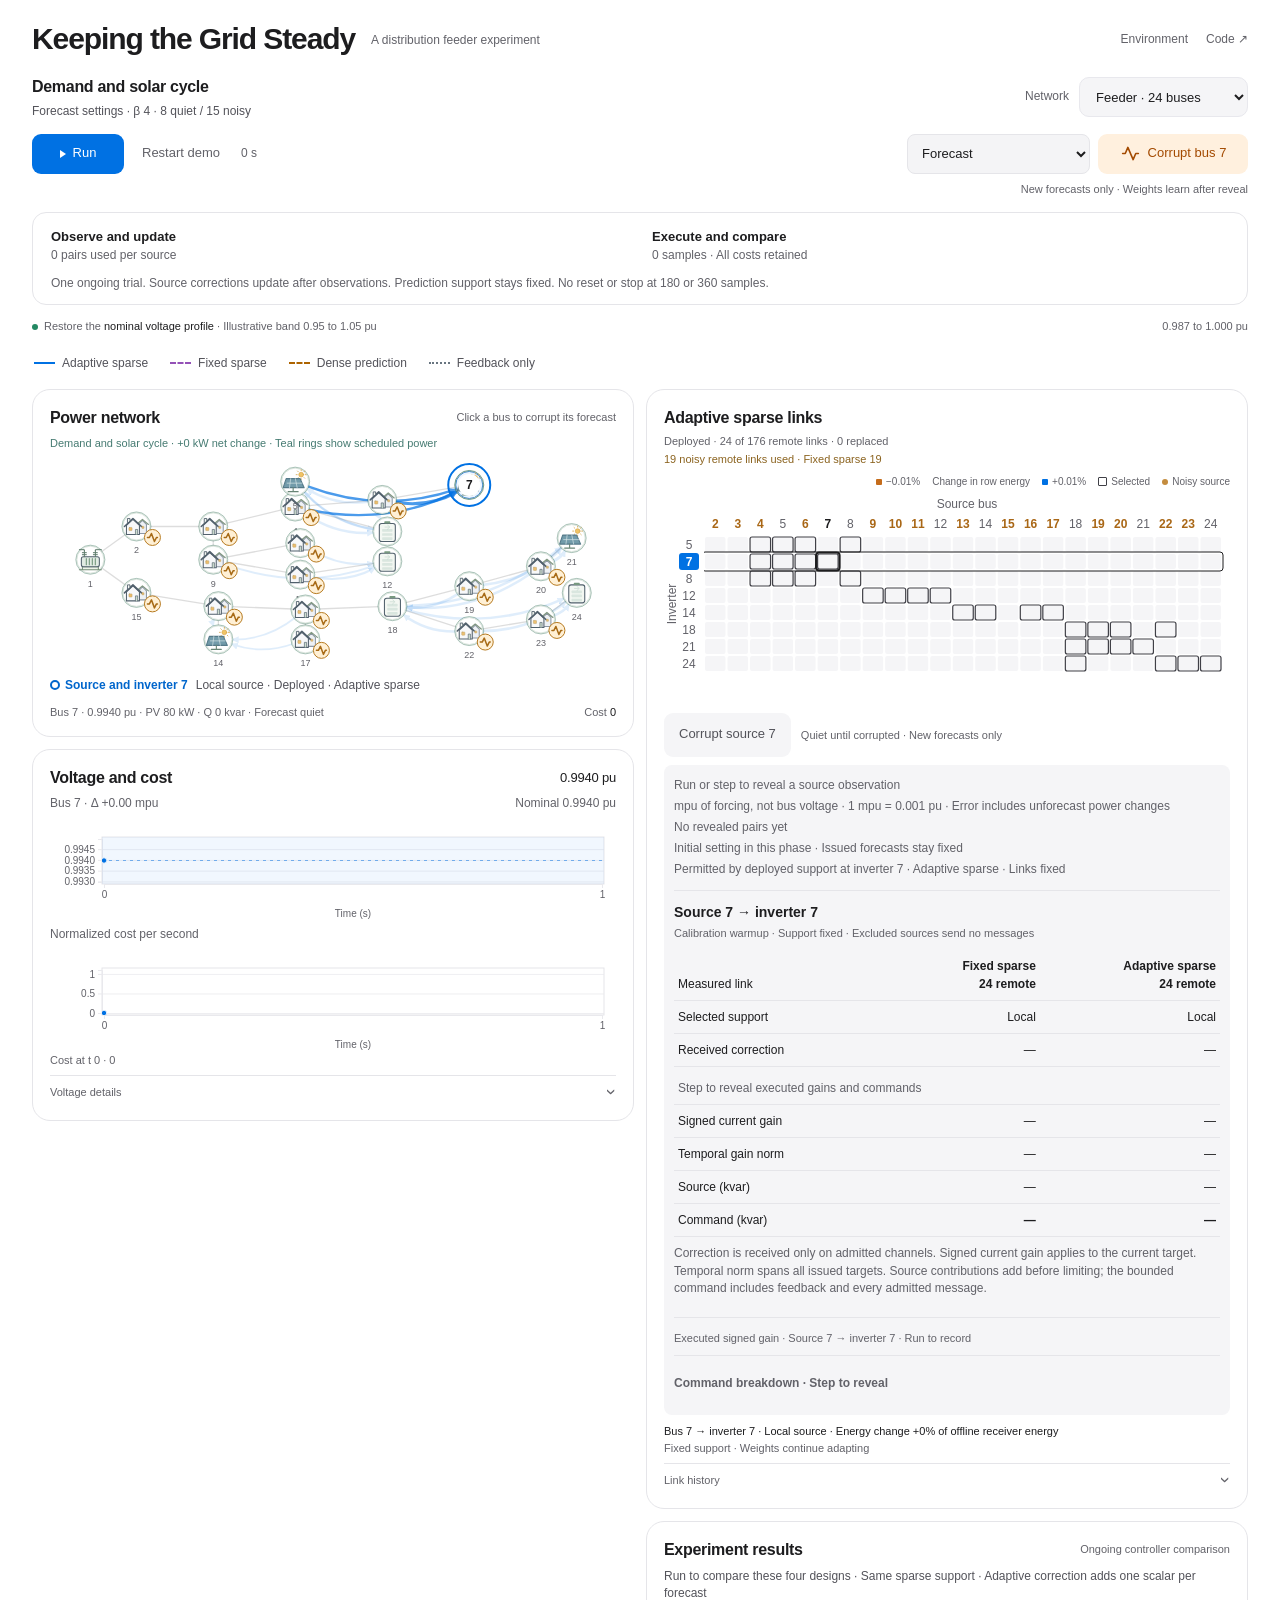
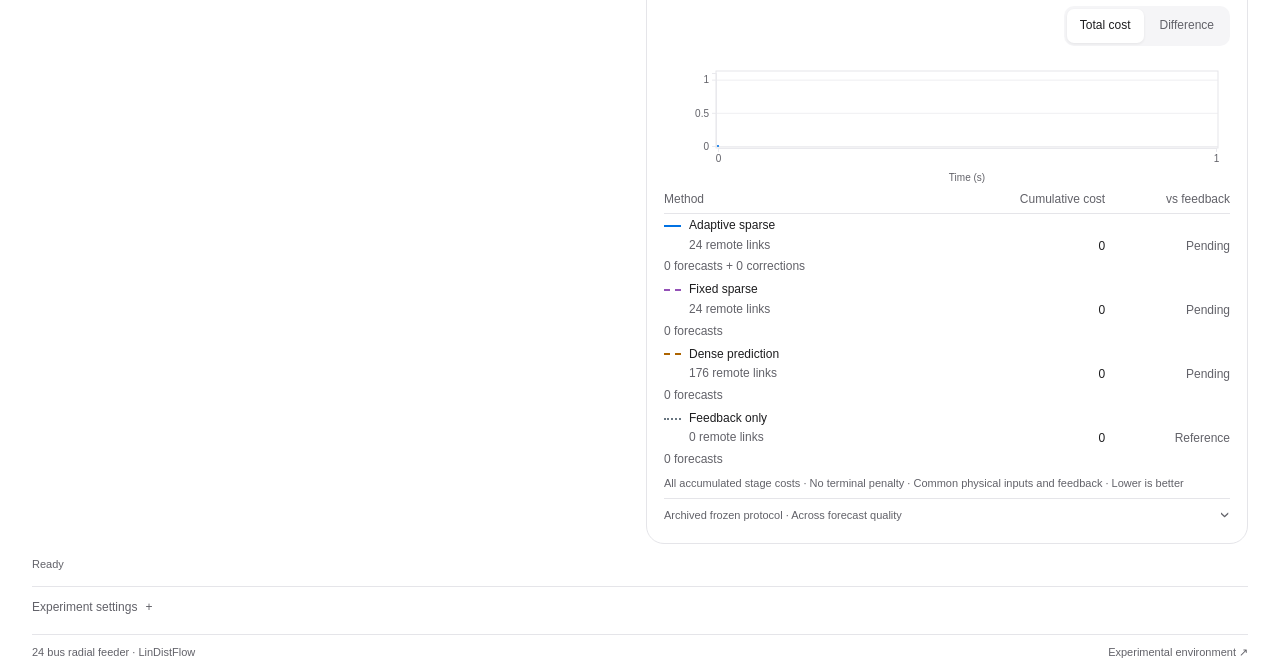
==== index.html @ 37fd0f31 "Build validated demo page" ====
<!doctype html>
<html lang="en">
<head>
<meta charset="utf-8">
<meta name="viewport" content="width=device-width, initial-scale=1">
<meta name="referrer" content="no-referrer">
<meta name="description" content="An interactive LinDistFlow feeder experiment. Disturb loads and solar generation, observe voltage recovery, and deploy learned prediction links against three control baselines.">
<meta http-equiv="Content-Security-Policy" content="default-src 'none'; script-src 'self' 'unsafe-inline'; style-src 'unsafe-inline'; font-src 'self'; img-src data:; connect-src 'none'; base-uri 'none'; form-action 'none'">
<title>Keeping the Grid Steady</title>
<style>html { color-scheme:light; background:#fff; }
body.research-site {
  --font-ui:-apple-system,BlinkMacSystemFont,'SF Pro Text','Segoe UI',sans-serif;
  --background:#fff; --foreground:#1d1d1f; --primary:#0071e3; --primary-foreground:#fff;
  --muted:#f5f5f7; --muted-foreground:#626269; --border:#e5e5e9; --popover:#fff;
  --viz-series-1:#0071e3; --viz-series-2:#ad6400; --viz-series-3:#687580; --viz-series-4:#9451b7;
  --matrix-added:#168b79; --matrix-removed:#cf8a2b; --attack:#c56c1b;
  margin:0; min-width:280px; color:var(--foreground); background:#fff;
  font:14px/1.45 var(--font-ui); -webkit-font-smoothing:antialiased;
}
*,*::before,*::after { box-sizing:border-box; }
a { color:inherit; text-decoration:none; }
a:hover { color:var(--primary); }
button,input,select { font:inherit; }
button,select,summary { cursor:pointer; touch-action:manipulation; }
button,select,svg { -webkit-user-select:none; user-select:none; }
button { appearance:none; }
:focus-visible { outline:3px solid #0071e355; outline-offset:3px; }
.research-header,#power-response-demo,.research-footer { width:calc(100% - 64px); max-width:1240px; margin:0 auto; }
.research-header { padding:24px 0 22px; }
.research-title-row { display:flex; justify-content:space-between; align-items:center; gap:20px; }
h1 { font-size:30px; font-weight:600; letter-spacing:-1.1px; line-height:1.15; margin:0; }
.research-tag { margin-left:16px; font-size:12px; color:var(--muted-foreground); font-weight:400; letter-spacing:0; vertical-align:middle; }
.research-header nav { display:flex; gap:18px; color:var(--muted-foreground); font-size:12px; }
#power-response-demo { position:relative; }
#power-response-demo [hidden] { display:none!important; }
.tabular-nums { font-variant-numeric:tabular-nums; }
.pr-controlbar { display:flex; justify-content:space-between; gap:16px; align-items:center; padding:0 0 16px; }
.pr-toolbar,.pr-actions,.pr-settings { display:flex; align-items:center; gap:8px; }
.btn { display:inline-flex; align-items:center; justify-content:center; gap:7px; min-height:40px; padding:8px 14px; border:1px solid transparent; border-radius:9px; background:var(--muted); color:var(--foreground); white-space:nowrap; font-size:13px; font-weight:500; transition:background .15s,transform .15s; }
.btn:hover:not(:disabled) { background:#ececf0; }
.btn:active:not(:disabled) { transform:scale(.98); }
.btn:disabled { opacity:.4; cursor:default; }
.btn-play { background:var(--primary); color:#fff; min-width:86px; }
.btn-play::before { content:''; display:inline-block; width:0; height:0; border-top:4px solid transparent; border-bottom:4px solid transparent; border-left:6px solid currentColor; }
.btn-play[aria-pressed='true']::before { width:6px; height:8px; border:0; border-left:2px solid currentColor; border-right:2px solid currentColor; }
.btn-play:hover:not(:disabled) { background:#0077ed; }
.btn-quiet { color:#53535a; }
.btn-attack { background:#fff2e5; color:#a95511; padding:6px 13px; min-width:136px; }
.btn-attack svg { fill:currentColor; transition:transform .16s; }
.btn-attack:hover:not(:disabled) { background:#ffe9d1; }
.btn-attack:hover:not(:disabled) svg { transform:rotate(-9deg); }
select { background:var(--muted); border:1px solid transparent; border-radius:8px; padding:8px 10px; color:var(--foreground); min-height:40px; font-size:13px; }
#pr-speed { background:transparent; color:var(--muted-foreground); padding-left:4px; padding-right:1px; }
.pr-actions label,#pr-clock { color:var(--muted-foreground); font-size:12px; }
#pr-clock { margin-left:3px; min-width:57px; }
.pr-comparison-controls { display:flex; align-items:center; gap:12px; padding:8px 0; flex-wrap:wrap; }
.pr-comparison-controls label { display:inline-flex; align-items:center; gap:8px; color:var(--muted-foreground); font-size:12px; }
.pr-comparison-controls select { background:#fff; border-color:var(--border); }
.btn-compare { min-height:36px; padding:6px 12px; color:var(--primary); background:#edf5fe; }
.btn-compare:hover:not(:disabled) { background:#e2effe; }
.pr-mission { display:flex; align-items:center; gap:16px; padding:0 0 14px; font-size:12px; color:var(--muted-foreground); flex-wrap:wrap; }
#pr-voltage-range { white-space:nowrap; }
.pr-mission strong { font-weight:500; color:var(--foreground); }
.pr-target { color:var(--muted-foreground); }
.pr-status-dot { display:inline-block; width:6px; height:6px; border-radius:50%; background:#248963; margin-right:6px; vertical-align:middle; }
#pr-voltage-status[data-state='recovering'] { background:var(--attack); }
.pr-dashboard { display:grid; grid-template-columns:minmax(0,1fr) minmax(0,1fr); gap:14px; }
.pr-panel { min-width:0; padding:14px 16px 12px; background:#fff; border:1px solid var(--border); border-radius:16px; }
.pr-subhead { display:flex; align-items:center; justify-content:space-between; gap:10px; min-height:25px; }
.pr-subhead h2 { font-size:15px; font-weight:600; letter-spacing:-.2px; margin:0; }
.pr-caption { font-size:11px; color:var(--muted-foreground); margin:0; }
#pr-action-note { text-align:right; }
.pr-panel-foot { display:flex; justify-content:space-between; align-items:center; gap:10px; min-height:22px; font-size:11px; color:var(--muted-foreground); }
#pr-bus-detail { min-width:0; line-height:1.4; }
.pr-live-stage { flex-shrink:0; }
.pr-live-stage strong { color:var(--foreground); font-weight:500; }
.pr-chart { width:100%; display:block; overflow:visible; }
.pr-chart text { fill:var(--muted-foreground); font:10px var(--font-ui); }
.pr-chart .bus-number { font-size:9px; font-weight:500; }
.pr-chart .fault-mark { display:none; }
.pr-chart .domain,.pr-chart .tick line,.pr-chart .grid line { stroke:#e9e9ed; }
.pr-chart .grid line { stroke-opacity:.75; }
.pr-chart .grid .domain { display:none; }
.pr-chart .matrix-columns text,.pr-chart .matrix-rows text { font-size:8px; }
.pr-chart .matrix-axis { font-size:9px; }
.pr-matrix-key,.pr-legend { display:flex; align-items:center; flex-wrap:wrap; gap:11px; color:var(--muted-foreground); font-size:10px; }
.pr-matrix-key>span { display:inline-flex; align-items:center; gap:4px; }
.pr-cell-key { width:6px; height:6px; display:inline-block; border-radius:1px; }
.pr-cell-key.connected { background:var(--primary); }
.pr-cell-key.added { background:var(--matrix-added); }
.pr-cell-key.removed { border:1px solid var(--matrix-removed); }
.pr-state-value { font-size:13px; font-weight:500; color:var(--foreground); letter-spacing:-.2px; }
.pr-plot-label { display:flex; align-items:center; justify-content:space-between; gap:10px; font-size:11px; color:var(--muted-foreground); padding:3px 0 0; min-height:20px; }
.pr-target-key { color:var(--muted-foreground); font-size:11px; }
#pr-pulse-summary { font-size:11px; color:var(--attack); text-align:right; }
#pr-stage-detail { min-height:16px; font-size:11px; }
.pr-bottomline { display:flex; align-items:center; justify-content:space-between; gap:16px; min-height:39px; }
.pr-legend { gap:15px; }
.pr-legend button { display:flex; align-items:center; gap:5px; padding:3px 0; background:transparent; border:0; font-size:11px; color:#616167; }
.pr-legend button[aria-pressed='false'] { opacity:.35; }
.pr-swatch { position:relative; display:inline-block; width:21px; border-top:2px solid var(--viz-series-1); margin-right:2px; color:var(--viz-series-1); }
.pr-swatch.scalar { border-color:var(--viz-series-4); border-top-style:dashed; color:var(--viz-series-4); }
.pr-swatch.static { border-color:var(--viz-series-2); border-top-style:dashed; color:var(--viz-series-2); }
.pr-swatch.causal { border-color:var(--viz-series-3); border-top-style:dotted; color:var(--viz-series-3); }
#pr-event { font-size:11px; color:var(--muted-foreground); text-align:right; }
.pr-overlap-note { font-size:11px; color:var(--muted-foreground); margin:0 0 8px; }
.pr-adaptation { border-top:1px solid var(--border); margin-top:0; }
summary { display:flex; align-items:center; gap:8px; padding:12px 0; font-size:12px; color:var(--muted-foreground); list-style:none; }
summary::-webkit-details-marker { display:none; }
summary span { color:var(--muted-foreground); transition:transform .15s; }
.pr-adaptation[open] summary span { transform:rotate(45deg); }
.pr-settings { flex-wrap:wrap; gap:12px 20px; padding:8px 0 14px; }
.pr-settings label { display:inline-flex; align-items:center; gap:6px; font-size:12px; }
.pr-settings input { accent-color:var(--primary); }
.pr-tooltip { position:absolute; display:none; pointer-events:none; z-index:10; padding:9px 11px; background:#fff; border:1px solid var(--border); border-radius:10px; box-shadow:0 4px 18px #0000000d; font-size:11px; }
.pr-tooltip div { display:flex; justify-content:space-between; gap:14px; }
#pr-error { padding:18px 0; color:#b33c31; }
#pr-network .bus-node { cursor:pointer; outline:none; }
#pr-network .bus-node[aria-disabled='true'] { cursor:default; }
#pr-network .bus-icon,#pr-network .bus-number,#pr-network .bus-target { pointer-events:none; }
.pr-algorithm-flow { display:grid; grid-template-columns:repeat(4,minmax(0,1fr)); gap:12px; padding:13px 0 15px; }
.pr-algorithm-flow>div { display:flex; flex-direction:column; position:relative; gap:2px; min-width:0; }
.pr-algorithm-flow>div:not(:last-child)::after { content:'→'; position:absolute; top:19px; right:0; color:#b0b0b5; font-size:13px; }
.pr-flow-index { font-size:9px; color:#a1a1a6; letter-spacing:.5px; }
.pr-algorithm-flow strong { font-size:12px; font-weight:500; }
.pr-algorithm-flow span:last-child { font-size:11px; color:var(--muted-foreground); white-space:normal; overflow-wrap:anywhere; }
.pr-algorithm-flow[data-updated='true']>div:last-child strong { color:var(--primary); }
.pr-learning-caption { display:flex; justify-content:space-between; align-items:center; gap:12px; min-height:32px; font-size:11px; color:var(--muted-foreground); border-top:1px solid var(--border); padding-top:6px; }
.btn-fit { min-height:26px; font-size:10px; padding:4px 8px; background:var(--muted); }
#pr-view { min-height:25px; padding:2px 6px; font-size:10px; border:0; background:var(--muted); color:#53535a; }
#pr-mode-note { font-size:11px; margin-top:1px; }
.pr-cost-table { width:100%; border-collapse:collapse; margin:2px 0 5px; font-size:11px; }
.pr-cost-table th,.pr-cost-table td { padding:3px 0; text-align:right; font-weight:400; }
.pr-cost-table thead th { color:var(--muted-foreground); font-size:11px; padding-bottom:5px; border-bottom:1px solid var(--border); }
.pr-cost-table th:first-child { text-align:left; }
.pr-cost-table tbody th { color:var(--foreground); }
.pr-cost-table tbody tr:first-child th,.pr-cost-table tbody tr:first-child td { font-weight:500; }
.pr-cost-table tbody td:last-child { color:var(--muted-foreground); }
.pr-cost-table .pr-swatch { width:17px; vertical-align:middle; margin-right:8px; }
.pr-comparison-summary { font-size:11px; color:var(--foreground); margin:6px 0 2px; min-height:16px; }
.pr-comparison-note { font-size:11px; color:var(--muted-foreground); }
.research-footer { display:flex; align-items:flex-start; justify-content:space-between; gap:20px; border-top:1px solid var(--border); }
.research-methods { flex:1; }
.research-methods-body { max-width:1100px; display:grid; grid-template-columns:1fr 1fr; gap:22px; padding:0 0 12px; color:var(--muted-foreground); font-size:12px; line-height:1.6; }
.research-methods-body h3 { font-size:13px; color:var(--foreground); font-weight:500; margin:12px 0 6px; }
.research-methods-body p { margin:5px 0 9px; }
.pr-equation { font-family:'Times New Roman',serif; font-size:16px; color:var(--foreground); line-height:1.7; }
.pr-scope { font-size:10px; color:#8b8b90; }
.research-colophon { color:var(--muted-foreground); font-size:11px; padding:10px 0; white-space:nowrap; }
#pr-stage .intervention-label { fill:var(--attack); }
@media(max-width:1000px) { .research-header,#power-response-demo,.research-footer { width:calc(100% - 32px); } .research-tag { margin-left:10px; font-size:11px; } .pr-bottomline { flex-wrap:wrap; gap:3px; padding:6px 0; } .pr-legend { gap:11px; } .pr-panel { padding-left:12px; padding-right:12px; } .pr-matrix-key { gap:6px; font-size:9px; } }
@media(max-width:650px) { .research-header { padding:20px 0 16px; } h1 { font-size:28px; } .research-tag { display:none; } .research-header nav { font-size:11px; gap:12px; } .pr-controlbar { flex-wrap:wrap; gap:10px; } .pr-toolbar,.pr-actions { width:100%; } .pr-toolbar { gap:7px; } .btn-attack { margin-left:auto; } #pr-clock { margin-left:auto; } .pr-comparison-controls { gap:8px; } .pr-comparison-controls>.pr-caption { flex-basis:100%; font-size:11px; } .pr-mission { font-size:10px; gap:6px; padding-top:2px; flex-wrap:wrap; } .pr-target { display:none; } .pr-dashboard { grid-template-columns:minmax(0,1fr); gap:10px; } .pr-panel { border-radius:12px; padding:11px 12px; } .pr-bottomline { gap:4px; padding:9px 0; } #pr-event { text-align:left; } .pr-legend { gap:8px 14px; } .pr-algorithm-flow { gap:6px; } .pr-algorithm-flow span:last-child { font-size:11px; } .research-methods-body { grid-template-columns:1fr; gap:8px; } .research-colophon { font-size:11px; } }
@media(pointer:coarse) { .btn,select { min-height:42px; } .pr-legend button { min-height:32px; } }
@media(prefers-reduced-motion:reduce) { *,*::before,*::after { animation:none!important; transition:none!important; } }

.research-footer>a { padding:10px 0; font-size:11px; color:var(--muted-foreground); }
.research-footer>a:hover { color:var(--primary); }

.pr-phase-actions { display:flex; align-items:center; gap:9px; margin-left:auto; }
.pr-phase-badge { font-size:11px; font-weight:500; color:#6e6e73; background:#f5f5f7; padding:5px 9px; border-radius:7px; }
.pr-phase-badge[data-phase='deployment'] { color:#0071e3; background:#edf5fe; }
.btn-deploy { min-height:30px; padding:4px 10px; color:var(--primary); background:#edf5fe; }
@media(max-width:650px) { .pr-phase-actions { margin-left:0; width:100%; justify-content:space-between; } }

.pr-attack-hint { font-size:11px; color:var(--muted-foreground); }
.btn-attack { background:#fff0de; color:#a34a00; min-width:150px; min-height:40px; }
.btn-attack svg { width:21px; height:21px; }
.btn-attack[data-holding='true'] { background:#bd570a; color:#fff; box-shadow:0 0 0 4px #bd570a18; }
.btn-stop-attacks { color:#a34a00; background:#fff0de; }
.pr-attack-count { display:inline-grid; place-items:center; min-width:21px; min-height:21px; padding:0 4px; border-radius:6px; background:#a34a0014; font-size:12px; }
#pr-matrix-view { min-height:27px; padding:3px 7px; font-size:11px; }
#pr-matrix-key { min-height:24px; justify-content:flex-end; font-size:10px; gap:12px; }
#pr-matrix-key .change-scale { display:none; }
.pr-cell-key.decreased { background:#c56c1b; }
.pr-cell-key.increased { background:#0071e3; }
.pr-cell-key.outline { border:1px solid #404047; width:9px; height:9px; }
#pr-topology-note { min-height:15px; font-size:11px; }
.pr-chart .matrix-columns text,.pr-chart .matrix-rows text { font-size:10px; }
.intervention-badge { pointer-events:auto; }
@media(max-width:650px) { .pr-attack-hint { font-size:11px; } .btn-attack { min-width:132px; } #pr-matrix-key { gap:8px; font-size:9px; } .pr-chart .matrix-columns text { font-size:8px; } }

@media(max-width:380px) { .pr-attack-hint { display:none; } .pr-actions { gap:6px; } }

#pr-network .bus-node { touch-action:none; -webkit-touch-callout:none; }
#pr-network .bus-node[data-holding='true'] { cursor:grabbing; }

.pr-topology-history { display:flex; align-items:center; gap:10px; margin:4px 0; min-height:28px; }
.pr-topology-history label { font-size:11px; color:var(--muted-foreground); min-width:75px; }
.pr-topology-history input { flex:1; min-width:50px; margin:0; height:20px; accent-color:var(--primary); cursor:ew-resize; }
.pr-topology-history button { border:0; background:var(--muted); color:var(--primary); border-radius:6px; padding:5px 8px; font-size:10px; white-space:nowrap; }
.pr-topology-history button[aria-pressed='true'] { background:#edf5fe; }
.pr-topology-history input:disabled,.pr-topology-history button:disabled { opacity:.4; cursor:default; }
#pr-topology-note { min-height:28px; line-height:1.4; color:#60606a; }

.pr-topology-status { display:flex; justify-content:space-between; gap:10px; font-size:11px; margin:4px 0 7px; color:var(--muted-foreground); }
.pr-topology-status strong { font-weight:500; color:var(--foreground); }
.pr-topology-events { display:flex; gap:6px; margin:0 0 6px; }
.pr-topology-events button { flex:1; min-width:0; display:flex; flex-direction:column; gap:2px; text-align:left; padding:6px 9px; border:1px solid var(--border); border-radius:7px; background:#f7f9fb; color:var(--foreground); }
.pr-topology-events button span { color:var(--muted-foreground); font-size:11px; }
.pr-topology-events button strong { font-weight:550; font-size:12px; }
.pr-topology-events button[aria-pressed='true'] { background:#eef7f4; border-color:#9bc7ba; }
.pr-link-flash { animation:pr-link-arrival 1.6s ease-out; }
@keyframes pr-link-arrival { 0%,30%,60% { filter:drop-shadow(0 0 4px #168b79); opacity:.35; } 15%,45%,100% { filter:drop-shadow(0 0 0 transparent); opacity:1; } }
#pr-attack-mode { background:#fff6eb; color:#a34a00; }
#pr-topology-note { min-height:14px; font-size:11px; }
@media(max-width:1000px) { .pr-attack-hint { display:none; } }

.pr-cost-tools { display:flex; justify-content:flex-end; }

.pr-comparison-summary { margin:5px 0 3px; color:#53535a; line-height:1.4; }
#pr-deploy:not(:disabled) { background:#0071e3; color:#fff; }

/* The primary actions stay together as the available width narrows. */
@media(max-width:1100px) {
  .pr-controlbar { flex-wrap:wrap; gap:12px 20px; }
  .pr-actions { margin-left:auto; flex-wrap:wrap; }
  .pr-mission { gap:8px 14px; }
  .pr-mission .pr-target { display:none; }
}
@media(max-width:650px) {
  .research-title-row { align-items:flex-start; flex-wrap:wrap; gap:12px; }
  .research-header { padding:20px 0; }
  h1 { font-size:27px; letter-spacing:-.8px; }
  .research-header nav { font-size:12px; }
  .pr-controlbar { padding-bottom:14px; }
  .pr-toolbar { flex-wrap:wrap; gap:7px; }
  .pr-actions { display:grid; grid-template-columns:minmax(0,1fr) 80px minmax(0,1.3fr); gap:8px; }
  .pr-actions select { min-width:0; width:100%; font-size:12px; padding:8px; }
  .pr-actions .btn-attack { min-width:0; width:100%; margin:0; font-size:12px; padding:8px; }
  .pr-mission { font-size:11px; }
  .pr-mission-goal { flex-basis:100%; }
  .pr-phase-actions { width:auto; margin-left:auto; }
  .pr-panel { border-radius:14px; padding:12px; }
  .pr-subhead { flex-wrap:wrap; gap:4px 10px; }
  .pr-subhead h2 { font-size:15px; }
  #pr-action-note { text-align:left; }
  .pr-algorithm-flow span:last-child { font-size:10px; }
  .pr-attack-hint { display:none; }
  #pr-clock { font-size:11px; flex-basis:100%; margin-left:0; }
}

@media(max-width:360px) {
  .pr-actions { grid-template-columns:1fr 1fr; }
  .pr-actions .btn-attack { grid-column:1 / -1; }
}

.pr-attack-stop { display:none; }
.btn-attack[data-attack-state='continuous'] .pr-attack-bolt { display:none; }
.btn-attack[data-attack-state='continuous'] .pr-attack-stop { display:block; }

/* Preserve readable source labels without widening the four panel layout. */
.pr-chart .matrix-columns text,.pr-chart .matrix-rows text { font-size:11px; }
.pr-chart .matrix-columns text[data-inspected='true'] { fill:var(--foreground); font-weight:650; }
.pr-cell-key.local { background:#c1c1c7; }
.pr-matrix-detail { flex-wrap:wrap; gap:2px 10px; align-items:flex-start; }
#pr-matrix-detail { color:var(--foreground); line-height:1.5; }
#pr-matrix-inspect-hint { margin:0 0 4px; }
.matrix-cell:focus-visible { outline:none; stroke:var(--foreground); stroke-width:2; }

/* Secondary controls stay compact with a mouse and comfortable to tap. */
:focus-visible { outline:2px solid var(--primary); outline-offset:3px; }
@media(max-width:650px),(pointer:coarse) {
  .btn-stop-attacks { min-height:44px; }
  #pr-matrix-view,#pr-view { min-height:44px; padding:8px 10px; font-size:12px; }
  .btn-fit,.btn-deploy { min-height:44px; padding:8px 12px; font-size:12px; }
  .pr-topology-history { gap:8px; }
  .pr-topology-history input { height:44px; }
  .pr-topology-history button { min-height:44px; padding:8px 12px; font-size:12px; }
  .pr-topology-events button { min-height:44px; }
  .pr-legend button { min-height:44px; padding:8px 10px; border-radius:8px; font-size:12px; background:var(--muted); }
  .pr-settings .form-check { min-height:44px; }
  .pr-adaptation summary { min-height:44px; }
}
@media(max-width:650px) {
  .pr-legend { display:grid; grid-template-columns:repeat(2,minmax(0,1fr)); gap:6px; width:100%; }
  .pr-legend button { min-width:0; justify-content:flex-start; text-align:left; }
  .pr-bottomline { gap:10px; }
}


.pr-experiment-bar { display:flex; align-items:center; flex-wrap:wrap; gap:10px 20px; padding:0 0 16px; }
.pr-experiment-bar label { display:inline-flex; align-items:center; gap:9px; color:var(--muted-foreground); font-size:12px; }
.pr-experiment-bar select { min-height:34px; padding:6px 10px; font-size:12px; background:#fff; border-color:var(--border); }
.pr-experiment-choice select { color:var(--foreground); font-weight:550; }
#pr-noise-caption { flex:1; min-width:220px; line-height:1.45; }
.pr-link-budget { margin:3px 0 2px; line-height:1.45; }
@media(max-width:650px) {
  .pr-experiment-bar { gap:8px 14px; padding-bottom:14px; }
  .pr-experiment-bar label { gap:7px; font-size:11px; }
  .pr-experiment-choice { flex:1; }
  .pr-experiment-choice select { flex:1; min-width:0; }
  #pr-noise-caption { flex-basis:100%; min-width:0; }
}


.pr-chart .matrix-columns text[data-noisy='true'] { fill:#a96716; font-weight:600; }
.pr-chart .matrix-columns text[data-noisy='true'][data-inspected='true'] { font-weight:750; }
.pr-cell-key.noisy-source { background:#c48c3e; border-radius:50%; }
.pr-noisy-links { margin:0 0 2px; line-height:1.45; color:#8b631f; }
@media(max-width:650px),(pointer:coarse) {
  .pr-experiment-bar select { min-height:44px; padding:8px 10px; }
}

.pr-command-inspector {margin-top:8px;border-top:1px solid var(--border,#e5e5e7);padding-top:7px}
.pr-command-inspector summary {cursor:pointer;font-size:12px;font-weight:600;min-height:44px;display:list-item}
.pr-command-scroll {max-width:100%;overflow-x:auto}
#pr-command-scroll-hint {display:block;color:var(--foreground,#1d1d1f);font-weight:500}
#pr-command-scroll-hint[hidden] {display:none}
.pr-command-scroll table {width:100%;min-width:520px;border-collapse:collapse;font-size:12px;line-height:1.5;font-variant-numeric:tabular-nums}
.pr-command-scroll th,.pr-command-scroll td {padding:7px 7px;text-align:right;white-space:nowrap;border-bottom:1px solid var(--border,#e5e5e7)}
.pr-command-scroll th:first-child {text-align:left;position:sticky;left:0;z-index:1;width:130px;min-width:130px;background:var(--surface-subtle,#f5f5f7);box-shadow:1px 0 0 var(--border,#e5e5e7)}
.pr-command-scroll thead th:first-child {z-index:2}
.pr-command-inspector>.pr-caption {font-size:12px;line-height:1.5}
.pr-forecast-observation {margin:8px 0;padding:8px 10px;background:var(--surface-subtle,#f5f5f7);border-radius:8px}
.pr-forecast-observation p {margin:3px 0;overflow-wrap:anywhere}
.pr-forecast-observation>.pr-caption {font-size:12px;line-height:1.5}
#pr-forecast-timing {font-variant-numeric:tabular-nums}
.pr-forecast-values {display:grid;grid-template-columns:repeat(3,minmax(0,1fr));gap:8px;margin:7px 0}
.pr-forecast-values dt {font-size:12px;color:var(--muted,#6e6e73);line-height:1.5}
.pr-forecast-values dd {margin:3px 0;font-size:16px;line-height:1.5;font-variant-numeric:tabular-nums;overflow-wrap:anywhere}
#pr-observed-error {font-weight:600}
.pr-source-controls { display:flex; flex-wrap:wrap; align-items:center; gap:6px 10px; margin:8px 0; }
.pr-source-controls .btn { min-height:44px; max-width:100%; white-space:normal; }
#pr-source-status { flex:1 1 150px; line-height:1.5; }

.pr-voltage-table { margin-top:8px; }
.pr-voltage-table th,.pr-voltage-table td { padding:3px 2px; }
#pr-voltage-metrics-note { margin:4px 0 10px; font-size:10px; line-height:1.5; }

.pr-scenario-heading { display:flex; align-items:center; justify-content:space-between; gap:16px; margin-bottom:18px; }
.pr-scenario-heading strong { font-size:15px; font-weight:550; letter-spacing:-.2px; }
.pr-scenario-heading p { margin-top:3px; }
.pr-scheduled-power { margin:5px 0 2px; color:#467b72; }
#pr-network .pr-scheduled-ring { stroke:#399b8b; stroke-width:2; }
.pr-trial-context { margin:8px 0; padding:7px 9px; background:#fff7ed; border-radius:7px; color:#93601f; font-size:11px; }
.pr-adaptation .pr-experiment-bar { padding-top:8px; }
@media(max-width:650px) {
  .pr-scenario-heading { align-items:flex-start; flex-wrap:wrap; gap:10px; margin-bottom:14px; }
  .pr-scenario-heading .btn { min-height:44px; }
  .pr-scheduled-power { font-size:10px; line-height:1.5; }
}

/* Keep the experiment visible and place optional controls behind disclosure. */
.research-header { padding:22px 0 18px; }
.pr-scenario-heading { margin-bottom:14px; }
.pr-scenario-heading strong { font-size:16px; font-weight:600; letter-spacing:-.3px; }
.pr-scenario-heading p { margin-top:4px; font-size:12px; line-height:1.5; }
.pr-controlbar { padding-bottom:14px; gap:14px 22px; }
.pr-toolbar { flex-shrink:0; }
.pr-toolbar .btn-play { min-width:92px; }
#pr-restart { background:transparent; color:var(--muted-foreground); padding:8px 9px; }
#pr-restart:hover { background:var(--muted); color:var(--foreground); }
.pr-toolbar .pr-phase-badge { margin-left:5px; }
#pr-clock { min-width:36px; font-size:12px; }
.pr-actions { flex-wrap:wrap; justify-content:flex-end; gap:8px; }
#pr-intervention { background:transparent; border-color:var(--border); max-width:100%; }
.pr-attack-hint { flex-basis:100%; text-align:right; font-size:11px; }
.pr-mission { gap:8px 16px; padding-bottom:12px; font-size:11px; }
#pr-voltage-range { margin-left:auto; }
.pr-dashboard { gap:12px; }
.pr-panel { border-radius:18px; padding:15px 17px 12px; }
.pr-subhead { min-height:26px; gap:5px 12px; }
.pr-subhead h2 { font-size:16px; letter-spacing:-.3px; }
.pr-comparison-summary { font-size:12px; line-height:1.45; }
.pr-panel-details { margin-top:6px; border-top:1px solid var(--border); }
.pr-panel-details>summary { min-height:32px; padding:7px 0 5px; font-size:11px; width:100%; }
.pr-panel-details>summary::after { content:'›'; margin-left:auto; padding-right:2px; font-size:19px; line-height:14px; transform:rotate(90deg); transition:transform .15s; }
.pr-panel-details[open]>summary::after { transform:rotate(-90deg); }
.pr-panel-details .pr-voltage-table { margin-top:5px; }
.pr-panel-details #pr-voltage-metrics-note { margin-bottom:5px; }
.pr-panel-details #pr-topology-note { margin:5px 0 3px; line-height:1.5; }
.pr-topology-status { margin-bottom:5px; }
.pr-bottomline { min-height:42px; gap:10px 16px; }
.pr-adaptation { padding-bottom:5px; }
.pr-adaptation>summary { min-height:42px; font-size:12px; }
.pr-settings-group { display:flex; align-items:center; flex-wrap:wrap; gap:12px 20px; padding:8px 0 12px; }
.pr-setting-control { display:inline-flex; align-items:center; gap:9px; color:var(--muted-foreground); font-size:12px; }
.pr-setting-control:has(select[hidden]) { display:none; }
.pr-attack-settings:not(:has(select:not([hidden]))) { display:none; }
.pr-settings-group select,#pr-speed,#pr-view,#pr-matrix-view { min-height:36px; padding:6px 10px; background:#fff; border:1px solid var(--border); border-radius:8px; font-size:12px; color:var(--foreground); }
.pr-settings-group .btn { min-height:36px; padding:6px 12px; font-size:12px; }
.pr-session-settings { padding-top:0; }
.pr-adaptation .pr-overlap-note { margin:0 0 10px; max-width:1000px; line-height:1.55; }
.pr-adaptation .pr-experiment-bar { padding-top:10px; border-top:1px solid var(--border); }
.pr-adaptation .pr-comparison-controls { padding:4px 0 8px; }
.pr-adaptation .pr-settings { padding:8px 0 12px; }
.pr-adaptation #pr-fit-detail:empty { display:none; }
@media(max-width:1100px) {
  .pr-controlbar { flex-wrap:wrap; }
  .pr-actions { margin-left:auto; }
  .pr-attack-hint { display:none; }
}
@media(max-width:650px) {
  .research-header { padding:19px 0 16px; }
  .pr-scenario-heading { margin-bottom:12px; }
  .pr-controlbar { gap:12px; padding-bottom:12px; }
  .pr-toolbar { width:100%; flex-wrap:nowrap; gap:5px; }
  .pr-toolbar .btn-play { min-width:82px; }
  .pr-toolbar .pr-phase-badge { margin-left:auto; font-size:10px; padding:5px 7px; }
  #pr-restart { padding-left:7px; padding-right:7px; font-size:12px; }
  #pr-clock { flex-basis:auto; margin-left:2px; min-width:33px; font-size:11px; }
  .pr-actions { display:flex; width:100%; gap:8px; margin-left:0; }
  .pr-actions #pr-intervention { flex:1 1 120px; width:auto; padding:8px 10px; font-size:12px; }
  .pr-actions .btn-attack { flex:1 1 120px; width:auto; padding:8px 10px; font-size:12px; }
  .pr-actions .btn-stop-attacks { flex:0 1 auto; min-height:44px; margin-left:auto; }
  .pr-mission { padding-bottom:10px; gap:6px 12px; }
  .pr-mission-goal { flex-basis:auto; }
  #pr-voltage-range { font-size:11px; }
  .pr-panel { padding:13px 12px 10px; border-radius:16px; }
  .pr-subhead h2 { font-size:15px; }
  .pr-panel-details>summary { min-height:44px; padding:10px 0 8px; font-size:12px; }
  .pr-settings-group { align-items:flex-start; gap:10px 14px; padding-bottom:12px; }
  .pr-setting-control { flex:1 1 160px; justify-content:space-between; gap:8px; font-size:12px; }
  .pr-setting-control select { min-width:0; max-width:70%; }
  .pr-settings-group select,.pr-settings-group .btn,#pr-speed,#pr-view,#pr-matrix-view { min-height:44px; padding:8px 10px; }
  .pr-adaptation>summary { min-height:46px; }
}
@media(max-width:360px) {
  .pr-toolbar { flex-wrap:wrap; }
  .pr-toolbar .pr-phase-badge { margin-left:auto; }
  #pr-clock { min-width:29px; }
  .pr-actions .btn-attack { grid-column:auto; }
}
@media(pointer:coarse) {
  .pr-panel-details>summary,.pr-settings-group select,.pr-settings-group .btn,#pr-speed,#pr-view,#pr-matrix-view { min-height:44px; }
}
#power-response-demo[data-interaction='power'] .pr-attack-hint { display:block; }
@media(max-width:650px) {
  #power-response-demo[data-interaction='power'] .pr-attack-hint { text-align:left; font-size:11px; }
}

.pr-controlbar { align-items:flex-start; }

/* Direct view selection stays usable while new samples repaint the chart. */
.pr-cost-switch { display:inline-flex; align-items:stretch; gap:3px; padding:3px; border-radius:10px; background:var(--muted); }
.pr-cost-switch button { min-height:34px; padding:6px 13px; border:0; border-radius:7px; background:transparent; color:var(--muted-foreground); font-size:12px; font-weight:500; white-space:nowrap; }
.pr-cost-switch button[aria-pressed='true'] { background:var(--background); color:var(--foreground); box-shadow:0 1px 3px #00000012; }
.pr-cost-switch button:hover { color:var(--foreground); }
.pr-cost-switch button:focus-visible { outline:2px solid var(--primary); outline-offset:1px; }
@media(max-width:650px),(pointer:coarse) {
  .pr-cost-switch button { min-height:44px; padding:8px 14px; font-size:12px; }
}

/* Keep the learning and comparison stages visible throughout one run. */
.pr-experiment-progress { margin:0 0 14px; padding:14px 18px 12px; border:1px solid var(--border); border-radius:14px; background:var(--background); }
.pr-progress-steps { display:grid; grid-template-columns:repeat(2,minmax(0,1fr)); gap:24px; list-style:none; margin:0; padding:0; }
.pr-progress-steps li { display:grid; grid-template-columns:26px minmax(0,1fr); grid-template-rows:1fr 3px; align-items:start; gap:8px; min-width:0; }
.pr-step-number { display:grid; place-items:center; width:26px; height:26px; border-radius:50%; background:var(--muted); color:var(--muted-foreground); font-size:12px; font-weight:600; }
.pr-progress-steps strong { display:block; font-size:13px; font-weight:600; line-height:1.5; }
.pr-progress-steps .tabular-nums { display:block; color:var(--muted-foreground); font-size:12px; line-height:1.5; }
.pr-progress-steps [aria-current='step'] .pr-step-number { background:var(--primary); color:#fff; }
.pr-progress-steps [data-status='complete'] .pr-step-number { background:#e8f3ef; color:#18745a; }
.pr-progress-track { grid-column:2; height:3px; border-radius:2px; background:var(--muted); overflow:hidden; }
.pr-progress-track>span { display:block; width:0; height:100%; background:var(--primary); transition:width 180ms linear; }
.pr-progress-steps [data-status='complete'] .pr-progress-track>span { background:#258666; }
#pr-transition-note { margin:10px 0 0; font-size:12px; line-height:1.5; color:var(--muted-foreground); }
.pr-learning-panel .pr-cost-table,.pr-learning-panel .pr-cost-table thead th { font-size:12px; }
.pr-method-links { display:block; margin:2px 0 4px 25px; color:var(--muted-foreground); font-size:12px; font-weight:400; line-height:1.4; }
@media(max-width:650px) {
  .pr-experiment-progress { padding:12px; border-radius:12px; }
  .pr-progress-steps { gap:14px; }
  .pr-progress-steps li { grid-template-columns:22px minmax(0,1fr); gap:6px; }
  .pr-step-number { width:22px; height:22px; }
  .pr-progress-steps strong { font-size:12px; }
  .pr-progress-track { grid-column:1 / -1; }
  #pr-results-stage { font-size:12px; }
}
@media(prefers-reduced-motion:reduce) { .pr-progress-track>span { transition:none; } }

/* Contextual evidence ties one actual inspected link to selection and execution. */
.pr-link-receipt { margin:12px 0 8px; padding:12px 0 4px; border-top:1px solid var(--border); color:var(--foreground); }
.pr-link-receipt h3 { margin:0 0 4px; font-size:14px; font-weight:600; line-height:1.4; }
.pr-link-receipt table { width:100%; table-layout:fixed; border-collapse:collapse; font-size:12px; line-height:1.5; font-variant-numeric:tabular-nums; margin:8px 0; }
.pr-link-receipt th,.pr-link-receipt td { padding:7px 4px; border-bottom:1px solid var(--border); text-align:right; overflow-wrap:anywhere; }
.pr-link-receipt th:first-child { width:34%; text-align:left; font-weight:500; }
.pr-link-receipt thead th { white-space:pre-line; vertical-align:bottom; font-weight:600; }
.pr-link-receipt td { color:var(--foreground); }
.pr-link-receipt .pr-link-choice.selected { color:var(--primary); font-weight:600; }
.pr-link-receipt .pr-link-choice.excluded { color:var(--muted-foreground); }
.pr-link-receipt #pr-link-receipt-action { width:auto; padding-top:12px; text-align:left; color:var(--muted-foreground); font-size:12px; font-weight:500; }
.pr-link-receipt tr[data-measure='commandKvar'] { font-weight:600; }
.pr-link-receipt #pr-link-receipt-note { font-size:12px; }
.pr-forecast-values dt { color:var(--muted-foreground); }

/* Current configuration replaces generic heading copy without another panel. */
.pr-scenario-heading p[data-forecast-settings='true'] { color:#53535a; font-weight:500; font-variant-numeric:tabular-nums; overflow-wrap:anywhere; }

/* Identify each measured policy before the shared plots, especially on phones. */
.pr-controller-key { margin:0 0 10px; gap:6px 18px; }
.pr-controller-key button { min-height:32px; padding:6px 2px; font-size:12px; line-height:1.4; color:#53535a; border-radius:7px; }
.pr-controller-key button:hover { color:var(--foreground); background:var(--muted); }
.pr-controller-key button[aria-pressed='false'] { opacity:1; text-decoration:line-through; }
.pr-controller-key button[aria-pressed='false'] .pr-swatch { opacity:.35; }
.pr-controller-key .pr-swatch { flex-shrink:0; }
@media(max-width:650px),(pointer:coarse) {
  .pr-controller-key { gap:6px; }
  .pr-controller-key button { min-height:44px; padding:8px 10px; }
}

/* Keep physical timing captions readable without competing with chart units. */
.pr-stage-panel .pr-plot-label { flex-wrap:wrap; align-items:baseline; row-gap:2px; line-height:1.5; font-size:12px; }
.pr-stage-panel .pr-plot-label>span { min-width:0; max-width:100%; overflow-wrap:anywhere; }
.pr-stage-panel .pr-target-key { font-size:12px; }
.pr-stage-panel #pr-pulse-summary { font-size:12px; color:#93551c; }
.pr-stage-panel #pr-pulse-summary:empty { display:none; }
@media(max-width:650px) {
  .pr-stage-label #pr-pulse-summary:not(:empty) { flex-basis:100%; text-align:left; }
}

/* Compact desktop columns with the original network, links, voltage, cost DOM order.
   Intrinsic heights are measured by observeDashboardLayout; ordinary grid is fallback. */
@media(min-width:651px) {
  .pr-dashboard[data-layout="columns"] { grid-auto-rows:1px; row-gap:0; align-items:start; }
  .pr-dashboard[data-layout="columns"]>.pr-panel { align-self:start; }
}

/* Inspection roles reuse the actual feeder marks, without moving any bus. */
.pr-network-inspection { display:flex; align-items:center; flex-wrap:wrap; gap:4px 8px; margin:2px 0 8px; color:#53535a; font-size:12px; line-height:1.5; }
.pr-network-inspection[hidden],.pr-network-inspection [hidden] { display:none; }
.pr-inspection-source,.pr-inspection-receiver { display:inline-flex; align-items:center; gap:5px; font-weight:600; }
.pr-inspection-source { color:#0066cc; }
.pr-inspection-receiver { color:#1d1d1f; }
.pr-inspection-source::before,.pr-inspection-receiver::before { content:''; width:10px; height:10px; box-sizing:border-box; border:2px solid currentColor; border-radius:50%; flex:none; }
.pr-inspection-source::before { border-style:dashed; }
.pr-network-inspection[data-local="true"] .pr-inspection-source::before { border-style:solid; }
#pr-network .bus-node[data-inspection-role="source"] .bus-number,
#pr-network .bus-node[data-inspection-role="receiver"] .bus-number,
#pr-network .bus-node[data-inspection-role="local"] .bus-number { fill:#1d1d1f !important; font-weight:750; paint-order:stroke; stroke:#fff; stroke-width:3px; stroke-linejoin:round; }
#pr-network .bus-node[data-inspection-role="source"] .bus-number { fill:#0066cc !important; }
#pr-matrix .matrix-columns text[data-inspected="true"],
#pr-matrix .matrix-rows g[aria-pressed="true"] text { font-size:12px; font-weight:750; }

/* The phone feeder gives all bus numbers room to be read, not smaller type. */
@media(max-width:650px) {
  #pr-network .bus-number { fill:#53535a !important; paint-order:stroke; stroke:#fff; stroke-width:2px; stroke-linejoin:round; }
}

/* Keep every source and inverter number readable without removing matrix columns. */
#pr-matrix .matrix-columns text,
#pr-matrix .matrix-rows text,
#pr-matrix .matrix-axis { font-size:12px; }

/* Network choice changes the physical model and retains readable geometry. */
.pr-network-picker { display:flex; align-items:center; gap:10px; flex-shrink:0; color:var(--muted-foreground); font-size:12px; }
.pr-network-picker select { min-height:40px; border:1px solid #e8e8ed; border-radius:10px; background:#f5f5f7; color:var(--foreground); padding:8px 30px 8px 12px; font:inherit; font-size:13px; cursor:pointer; }
.pr-network-scroll,.pr-matrix-scroll { min-width:0; }
[data-network="feeder47"] .pr-network-scroll,[data-network="feeder47"] .pr-matrix-scroll { overflow-x:auto; overscroll-behavior-x:contain; scrollbar-width:thin; padding-bottom:8px; }
[data-network="feeder47"] .pr-network-scroll:focus-visible,[data-network="feeder47"] .pr-matrix-scroll:focus-visible { outline:2px solid var(--primary); outline-offset:3px; border-radius:4px; }
@media(max-width:650px) { .pr-network-picker { width:100%; justify-content:space-between; } .pr-network-picker select { flex:1; max-width:240px; min-height:44px; } }
[data-network="feeder47"] .pr-chart .matrix-columns text,[data-network="feeder47"] .pr-chart .matrix-rows text { font-size:12px; }

.pr-scroll-hint { margin:4px 0 8px; color:var(--muted-foreground); font-size:11px; text-align:right; }

/* The existing matrix cue reports the columns actually visible while scrolling. */
#pr-matrix-scroll-hint { font-size:12px; }

/* Ongoing observation and execution are parallel, without finite stage tracks. */
#pr-experiment-progress[data-phase="ongoing"] .pr-progress-steps li { grid-template-columns:minmax(0,1fr); grid-template-rows:auto; gap:2px; }
#pr-experiment-progress[data-phase="ongoing"] .pr-step-number,
#pr-experiment-progress[data-phase="ongoing"] .pr-progress-track { display:none; }
#pr-response-history-panel { margin-top:12px; padding-top:10px; border-top:1px solid var(--border); }
#pr-response-history { display:block; width:100%; }
#pr-response-history-panel[hidden] { display:none; }
.pr-method-traffic { display:block; color:var(--muted-foreground); font-size:12px; line-height:1.5; font-weight:400; }
@media(max-width:650px) {
  /* A newly visible stop control must not take the tapped button's hit area. */
  .pr-actions .btn-stop-attacks { flex:0 0 100%; width:100%; margin-left:0; }
}
#pr-response-history text { font-size:12px; }

/* No executed history means no SVG plot or blank reserved chart area. */
#pr-response-history[hidden] { display:none; }

/* Artwork stays decorative. The enclosing bus handles hit area and badge input. */
.pe-host { -webkit-user-select:none; user-select:none; touch-action:manipulation; }
.pe-hit { fill:transparent; pointer-events:all; }
.pe-root { --pe-ink:#51606c; --pe-paper:#fff; --pe-voltage-color:#4c816b; --pe-voltage-opacity:.04; --pe-window-opacity:1; pointer-events:none; }
.pe-root path,.pe-root rect,.pe-root circle { vector-effect:non-scaling-stroke; }
.pe-attack-halo { fill:#ff9f0a; fill-opacity:0; stroke:#ef7b0b; stroke-opacity:0; stroke-width:1; transition:fill-opacity .18s,stroke-opacity .18s; }
.pe-attacked .pe-attack-halo { fill-opacity:.14; stroke-opacity:.24; }
.pe-attack-held .pe-attack-halo,.pe-attack-latched .pe-attack-halo { fill-opacity:.22; stroke-opacity:.8; stroke-width:2; transform-box:fill-box; transform-origin:center; animation:pe-continuous-halo 1.6s ease-in-out infinite; }
.pe-voltage-wash { fill:var(--pe-voltage-color); opacity:var(--pe-voltage-opacity); transition:r .4s,opacity .4s,fill .4s; }
.pe-disc { fill:var(--pe-paper); stroke:#dce6de; stroke-width:1; }
.pe-voltage-ring { fill:none; stroke:var(--pe-voltage-color); stroke-opacity:.45; transition:stroke .4s,stroke-width .4s; }
.pe-selected .pe-disc { fill:#edf5ff; stroke:#4389cc; }
.pe-selected .pe-voltage-ring { stroke-opacity:.8; }
.pe-glyph { stroke:var(--pe-ink); stroke-width:1.05; stroke-linejoin:round; stroke-linecap:round; fill:none; }
.pe-house { fill:#f7f8fa; }
.pe-house-back { fill:#eef1f5; stroke:#8c97a4; }
.pe-roof { stroke-width:1.55; }
.pe-roof-back { stroke:#819782; stroke-width:1.2; }
.pe-door { fill:#cedecf; stroke-width:.65; }
.pe-window { fill:#edbb65; stroke:#b99d61; stroke-width:.5; opacity:var(--pe-window-opacity); transition:opacity .4s; }
.pe-root[data-equipment='Homes'].pe-pulse-active .pe-window { fill:#dd9650; animation:pe-window-flicker .75s ease-in-out 3; }
.pe-chimney { fill:#f5f8f2; stroke-width:.9; }
.pe-sun-disc { fill:#f0c465; stroke:#d5a449; stroke-width:.65; }
.pe-sun-rays { stroke:#d5a449; stroke-width:.8; }
.pe-sun { transition:opacity .45s; }
.pe-cloud { fill:#d6e1e3; stroke:#91a6ae; stroke-width:.7; opacity:0; transform:translateX(-3px); transition:opacity .45s,transform .6s; }
.pe-root[data-equipment='Solar'].pe-pulse-active .pe-cloud { opacity:1; transform:translateX(0); }
.pe-root[data-equipment='Solar'].pe-pulse-active .pe-sun { opacity:.25; }
.pe-panel-frame { fill:#729baa; stroke:#557a89; stroke-width:1.1; }
.pe-panel-grid { stroke:#dae8e9; stroke-width:.65; }
.pe-panel-stand { stroke:#688576; stroke-width:1.1; }
.pe-battery-body { fill:#f3f7f2; }
.pe-battery-terminal { fill:#789980; stroke:none; }
.pe-effort-segment { fill:#4c8972; stroke:none; opacity:.15; transition:opacity .4s; }
.pe-control-arrow { stroke:#4c8972; stroke-width:.9; transition:opacity .4s; }
.pe-charging-surge { stroke:#c58948; stroke-width:1.9; stroke-linecap:round; opacity:0; transition:opacity .25s; }
.pe-root[data-equipment='Battery'].pe-pulse-active .pe-charging-surge { opacity:1; }
.pe-transformer { fill:#e1ebe3; }
.pe-coil { stroke:#80a189; stroke-width:1.25; }
.pe-insulator,.pe-station-wire { stroke:#5d7c6c; stroke-width:1; }
.pe-station-base { fill:#edf2e9; stroke:#738d76; }
.pe-target { opacity:0; transition:opacity .14s; }
.pe-target-brackets { stroke:#df740d; stroke-width:1.5; fill:none; stroke-linecap:round; }
.pe-target-bolt { fill:#ef7b0b; stroke:#fff; stroke-width:1.3; }
.pe-host:hover .pe-target,.pe-host:focus-visible .pe-target { opacity:1; }
.pe-host:hover .pe-disc,.pe-host:focus-visible .pe-disc { stroke:#c18a51; stroke-width:1.6; }
.pe-host[aria-disabled='true'] .pe-target { opacity:0; }
.pe-attacked .pe-disc { fill:#fff7ed; stroke:#ee850f; stroke-width:1.5; }
.pe-attacked .pe-voltage-ring { stroke:#e97a0d; stroke-opacity:.95; }
.pe-attacked .pe-target-bolt { opacity:0; }
.pe-attack-badge { filter:drop-shadow(0 1px 2px #8b440426); }
.pe-attack-badge rect { fill:#ec7609; stroke:#fff; stroke-width:1.5; }
.pe-attack-bolt { fill:#fff; stroke:none; }
.pe-attack-badge text { fill:#fff!important; font:650 10px var(--font-ui,-apple-system,BlinkMacSystemFont,sans-serif)!important; letter-spacing:0; }
.pe-attack-badge .pe-attack-status { font-size:8px!important; font-weight:650!important; letter-spacing:.6px; fill:#fff2dd!important; }
.pe-pulse-queued .pe-attack-badge rect { fill:#f38a0b; }
.pe-attack-held .pe-attack-badge rect,.pe-attack-latched .pe-attack-badge rect { fill:#d95e00; stroke-width:2; }
.pe-burst { pointer-events:none; }
.pe-burst-ring { fill:#ff9f0a; fill-opacity:.1; stroke:#ed7d0d; stroke-width:2; transform-box:fill-box; transform-origin:center; animation:pe-ring 1.1s ease-out both; }
.pe-burst-rays { fill:none; stroke:#f7981c; stroke-width:2; stroke-linecap:round; animation:pe-rays .75s ease-out both; }
.pe-burst-bolt { fill:#ee7d09; stroke:#fff; stroke-width:1.8; stroke-linejoin:round; animation:pe-bolt .75s ease-out both; }
@keyframes pe-continuous-halo { 0%,100% { transform:scale(.95); fill-opacity:.13; stroke-opacity:.5; } 50% { transform:scale(1.16); fill-opacity:.24; stroke-opacity:.95; } }
@keyframes pe-ring { from { transform:scale(1); opacity:.95; } to { transform:scale(2.1); opacity:0; } }
@keyframes pe-rays { 0% { opacity:0; } 15% { opacity:.95; } 100% { opacity:0; } }
@keyframes pe-bolt { 0% { opacity:0; transform:translateY(-5px); } 15%,45% { opacity:1; transform:translateY(0); } 100% { opacity:0; transform:translateY(2px); } }
@keyframes pe-window-flicker { 0%,100% { opacity:var(--pe-window-opacity); } 30% { opacity:.25; } 65% { opacity:.9; } }
@media(prefers-reduced-motion:reduce) {
  .pe-root * { animation:none!important; transition:none!important; }
  .pe-burst { display:none; }
}

.pe-host[data-bus='1']:hover .pe-disc { stroke:#dce6de; stroke-width:1; }

/* Residual power stays visible after request generation stops. */
.pe-residual .pe-attack-badge rect { fill:#fff0dc; stroke:#dfb17a; stroke-width:1; }
.pe-residual .pe-attack-badge text,.pe-residual .pe-attack-badge .pe-attack-status { fill:#895019!important; }
.pe-residual .pe-attack-bolt { fill:#a75c17; }
.pe-residual .pe-attack-halo { fill-opacity:.07; stroke-opacity:.25; }
.pe-paused * { animation-play-state:paused!important; }
.pe-paused .pe-burst { display:none; }

.pe-attack-badge { pointer-events:all; cursor:pointer; }


/* Forecast faults describe information quality, independently of power pulses. */
.pr-forecast-badge circle { fill:#fff0d5; stroke:#b77b21; stroke-width:1; }
.pr-forecast-badge path { fill:none; stroke:#a76a16; stroke-width:1.5; stroke-linejoin:round; stroke-linecap:round; }
.pr-forecast-signal { display:none; fill:none; stroke:currentColor; stroke-width:1.8; stroke-linejoin:round; stroke-linecap:round; }
#power-response-demo[data-interaction='forecast'] .btn-attack .pr-attack-bolt,
#power-response-demo[data-interaction='forecast'] .btn-attack .pr-attack-stop,
#power-response-demo[data-interaction='forecast'] .pe-target-bolt { display:none; }
#power-response-demo[data-interaction='forecast'] .btn-attack .pr-forecast-signal { display:block; fill:none; }
#power-response-demo[data-interaction='forecast'] .btn-attack[data-attack-state='noisy'] { background:#fff0d5; color:#905b14; }
#pr-intervention { background:#f4f4f6; color:var(--foreground); }
@media(max-width:650px) {
  #pr-intervention { grid-column:1 / -1; }
  #power-response-demo[data-interaction='forecast'] .pr-actions { grid-template-columns:minmax(0,1fr) minmax(0,1.35fr); }
  #power-response-demo[data-interaction='forecast'] #pr-intervention,
  #power-response-demo[data-interaction='forecast'] .btn-attack { grid-column:auto; }
}
@media(max-width:650px),(pointer:coarse) {
  #pr-intervention, #pr-pulse { min-height:44px; }
}
</style>
</head>
<body class="research-site">
<script>
(() => {
  const key = 'online-sls-demo-v1';
  let saved = null;
  try { saved = JSON.parse(localStorage.getItem(key)); } catch (_) {}
  window.openai = {
    widgetState: saved,
    setWidgetState: async value => {
      window.openai.widgetState = value;
      try { localStorage.setItem(key, JSON.stringify(value)); } catch (_) {}
    }
  };
})();
</script>
<header class="research-header">
  <div class="research-title-row"><h1>Keeping the Grid Steady<span class="research-tag">A distribution feeder experiment</span></h1><nav aria-label="Page navigation"><a href="environment.html">Environment</a><a href="https://github.com/tongxin-li/online-sls-demo" target="_blank" rel="noopener noreferrer">Code ↗</a></nav></div>
</header>

<main id="power-response-demo">
  <div class="pr-scenario-heading">
    <div><strong id="pr-scenario-name">Forecasted demand</strong><p id="pr-scenario-description" class="pr-caption">Forecast settings · β 4 · 8 quiet / 15 noisy</p></div>
    <label class="pr-network-picker" for="pr-network-scenario"><span>Network</span><select id="pr-network-scenario" aria-label="Network scenario" title="Changing network starts a fresh learning and comparison trial"><option value="toy8">Toy · 8 buses</option><option value="feeder24" selected>Feeder · 24 buses</option><option value="feeder47">Larger · 47 buses</option></select></label>
  </div>
  <div class="pr-controlbar" aria-label="Simulation controls">
    <div class="pr-toolbar">
      <button type="button" class="btn btn-play" id="pr-run">Run</button>
      <button type="button" class="btn btn-quiet" id="pr-restart" title="Restart learning and comparison">Restart demo</button>
      <span id="pr-phase" class="pr-phase-badge">Learning</span>
      <span id="pr-clock" class="tabular-nums">0 s</span>
    </div>
    <div class="pr-actions">
      <select id="pr-intervention" aria-label="Bus interaction" title="Choose what clicking a bus changes"><option value="forecast" selected>Forecast</option><option value="power">Unforecast power stress</option></select>
      <button type="button" class="btn btn-attack" id="pr-pulse" aria-keyshortcuts="D" title="Click for a pulse or hold for one pulse each sample"><svg viewBox="0 0 24 24" width="18" height="18" aria-hidden="true"><path class="pr-forecast-signal" d="M3 12h3l3-7 6 14 3-7h3"/><path class="pr-attack-bolt" d="M14 2 5 14h6l-1 8 9-13h-6z"/><rect class="pr-attack-stop" x="6" y="6" width="12" height="12" rx="2"/></svg><span id="pr-pulse-label">Attack bus 7</span></button>
      <button type="button" class="btn btn-stop-attacks" id="pr-stop-attacks" title="Stop requests at every bus. Existing disturbances then decay" hidden>Stop all <span id="pr-attack-count" class="pr-attack-count tabular-nums" aria-live="polite"></span></button>
      <span id="pr-attack-hint" class="pr-attack-hint">Click to start or stop</span>
    </div>
  </div>
  <section id="pr-experiment-progress" class="pr-experiment-progress" aria-label="Experiment stages">
    <ol class="pr-progress-steps">
      <li id="pr-progress-learning" data-status="active" aria-current="step"><span class="pr-step-number" aria-hidden="true">1</span><div><strong id="pr-progress-learning-label">Learn prediction links</strong><span id="pr-progress-learning-count" class="tabular-nums">0 / 180 samples</span></div><span class="pr-progress-track" aria-hidden="true"><span id="pr-progress-learning-fill"></span></span></li>
      <li id="pr-progress-comparison" data-status="pending"><span class="pr-step-number" aria-hidden="true">2</span><div><strong id="pr-progress-comparison-label">Compare four controllers</strong><span id="pr-progress-comparison-count" class="tabular-nums">Next</span></div><span class="pr-progress-track" aria-hidden="true"><span id="pr-progress-comparison-fill"></span></span></li>
    </ol>
    <p id="pr-transition-note" role="status">After 180 samples, links are fixed. Comparison starts automatically from a fresh state and zero cost.</p>
  </section>
  <div class="pr-mission">
    <span class="pr-mission-goal"><span class="pr-status-dot" id="pr-voltage-status" aria-hidden="true"></span>Restore the <strong>nominal voltage profile</strong><span class="pr-target"> · Illustrative band 0.95 to 1.05 pu</span></span>
    <span id="pr-voltage-range" class="tabular-nums"></span>
  </div>
  <p id="pr-scenario-status" class="pr-caption" role="status" hidden></p>
  <div id="pr-controller-key" class="pr-legend pr-controller-key" role="group" aria-label="Controller curves"><button type="button" data-series="online" aria-pressed="true"><span class="pr-swatch online"></span>Matrix adaptation</button><button type="button" data-series="scalar" aria-pressed="true"><span class="pr-swatch scalar"></span>Scalar adaptation</button><button type="button" data-series="static" aria-pressed="true"><span class="pr-swatch static"></span>Fixed prediction</button><button type="button" data-series="causal" aria-pressed="true"><span class="pr-swatch causal"></span>Feedback only</button></div>
  <div class="pr-dashboard">
    <section class="pr-panel pr-network-panel" aria-labelledby="pr-network-title">
      <div class="pr-subhead"><h2 id="pr-network-title">Power network</h2><span id="pr-action-note" class="pr-caption" aria-live="polite">Click a bus to start · Click again to stop</span></div>
      <p id="pr-scheduled-power" class="pr-caption pr-scheduled-power" hidden></p>
      <p id="pr-network-scroll-hint" class="pr-scroll-hint" hidden>Scroll to explore all buses →</p><div class="pr-network-scroll" role="region"><svg class="pr-chart" id="pr-network" role="group" aria-label="24 bus radial power feeder. Click a load, solar, or battery bus to start a continuous disturbance. Click again to stop."></svg></div>
      <p id="pr-network-inspection" class="pr-network-inspection" hidden><span id="pr-network-inspection-source" class="pr-inspection-source"></span><span id="pr-network-inspection-join" aria-hidden="true"></span><span id="pr-network-inspection-receiver" class="pr-inspection-receiver"></span><span id="pr-network-inspection-status"></span></p>
      <div class="pr-panel-foot"><span id="pr-bus-detail" class="tabular-nums"></span><span class="pr-live-stage">Cost <strong id="pr-live-cost" class="tabular-nums">0.0000</strong></span></div>
    </section>
    <section class="pr-panel pr-matrix-panel" aria-labelledby="pr-matrix-title">
      <div class="pr-subhead"><h2 id="pr-matrix-title">Prediction links</h2></div>
      <p id="pr-link-budget" class="pr-caption pr-link-budget"></p><p id="pr-noisy-links" class="pr-caption pr-noisy-links" hidden></p><div class="pr-matrix-key" id="pr-matrix-key"></div><p id="pr-matrix-scroll-hint" class="pr-scroll-hint" hidden>Scroll to explore all sources →</p><div class="pr-matrix-scroll" role="region" aria-describedby="pr-matrix-scroll-hint"><svg class="pr-chart" id="pr-matrix" role="group" aria-label="Candidate prediction links. Rows receive forecasts from columns"></svg></div>
      <p id="pr-matrix-inspect-hint" class="pr-caption">Select a link to inspect its source</p>
      <div id="pr-source-controls" class="pr-source-controls" hidden><button type="button" id="pr-source-fault" class="btn btn-quiet" aria-describedby="pr-source-status" disabled>Corrupt source</button><span id="pr-source-status" class="pr-caption" role="status"></span></div>
      <div id="pr-forecast-observation" class="pr-forecast-observation" hidden>
        <p id="pr-forecast-timing" class="pr-caption"></p>
        <dl id="pr-forecast-values" class="pr-forecast-values" aria-label="Raw source voltage forcing in mpu" aria-describedby="pr-forecast-units" hidden>
          <div><dt>Raw forecast</dt><dd id="pr-observed-forecast">—</dd></div>
          <div><dt>Revealed forcing</dt><dd id="pr-observed-realized">—</dd></div>
          <div><dt>Error <span title="Raw forecast minus revealed forcing">f − w</span></dt><dd id="pr-observed-error">—</dd></div>
        </dl>
        <p id="pr-forecast-units" class="pr-caption">mpu of forcing, not bus voltage · 1 mpu = 0.001 pu · Error includes unforecast power changes</p>
        <p id="pr-forecast-window" class="pr-caption"></p>
        <p id="pr-forecast-change" class="pr-caption"></p>
        <p id="pr-forecast-support" class="pr-caption"></p>
        <section id="pr-link-receipt" class="pr-link-receipt" aria-labelledby="pr-link-receipt-title" hidden>
          <h3 id="pr-link-receipt-title">Selection and synthesis</h3>
          <p id="pr-link-receipt-time" class="pr-caption"></p>
          <table aria-label="Measured selection and resynthesized controller comparison" aria-describedby="pr-link-receipt-note">
            <thead><tr><th scope="col">Measured link</th><th id="pr-link-receipt-scalar" scope="col">Fixed sparse</th><th id="pr-link-receipt-online" scope="col">Learned sparse</th></tr></thead>
            <tbody id="pr-link-receipt-rows" aria-label="Frozen discovery evidence"></tbody>
            <tbody id="pr-link-receipt-execution" aria-label="Executed controller evidence">
              <tr id="pr-link-receipt-execution-time"><th id="pr-link-receipt-action" scope="rowgroup" colspan="3"></th></tr>
            </tbody>
          </table>
          <p id="pr-link-receipt-note" class="pr-caption">Score averages discovery gain². Gain norm uses the resynthesized row. Source is before limiting; command includes all messages and each controller’s feedback.</p>
        </section>
        <div id="pr-response-history-panel" hidden>
          <p id="pr-response-history-label" class="pr-caption">Executed signed response gain</p>
          <svg id="pr-response-history" class="pr-chart" role="img" aria-label="Actual executed current target prediction gain over time"></svg>
        </div>
        <details id="pr-command-inspector" class="pr-command-inspector" hidden>
          <summary id="pr-command-title">Command breakdown</summary>
          <p class="pr-caption">kvar · Full issued preview, not just the revealed pair · Highlights show learned or matrix links<span id="pr-command-scroll-hint" hidden></span></p>
          <div id="pr-command-scroll" class="pr-command-scroll" tabindex="0" role="region" aria-label="Receiver command table" aria-describedby="pr-command-gain-note pr-command-scroll-hint" data-command-scroll><table aria-label="Latest receiver command decomposition in kvar" aria-describedby="pr-command-gain-note">
            <thead><tr><th>Controller</th><th>Source</th><th>Other</th><th>Feedback</th><th>Request</th><th>Command</th><th id="pr-command-gain-heading" scope="col">Gain norm</th></tr></thead>
            <tbody id="pr-command-rows"></tbody>
          </table></div>
          <p id="pr-command-gain-note" class="pr-caption">Gain norm · pu command / pu forcing · Full preview norm, independent of message amplitude</p>
          <p class="pr-caption">Request = Source + Other + Feedback before limiting · Command bounded to ±70 kvar · Source is not a causal share after limiting</p>
        </details>
      </div>
      <div class="pr-panel-foot pr-matrix-detail"><span id="pr-matrix-detail">Rows receive from columns</span><span id="pr-matrix-changes" class="tabular-nums">0 added · 0 removed</span></div><details id="pr-link-history-details" class="pr-panel-details"><summary>Link history</summary><div class="pr-topology-status"><strong id="pr-topology-status">Connectivity unchanged</strong><span id="pr-topology-gain">Weights changed 0%</span></div><div id="pr-topology-events" class="pr-topology-events" aria-label="Recent topology changes" hidden></div><div class="pr-topology-history"><label for="pr-topology-history" id="pr-history-count">0 link updates</label><input id="pr-topology-history" type="range" min="0" max="0" step="1" value="0" aria-label="Topology history" disabled><button type="button" id="pr-history-live" aria-pressed="true">Latest</button></div><p id="pr-topology-note" class="pr-caption" aria-live="polite"></p></details>
    </section>
    <section class="pr-panel pr-stage-panel" aria-labelledby="pr-stage-title">
      <div class="pr-subhead"><h2 id="pr-stage-title">Voltage and cost</h2><strong id="pr-state-value" class="pr-state-value tabular-nums">1.000 pu</strong></div>
      <div class="pr-plot-label"><span id="pr-voltage-detail">Bus 7 voltage</span><span id="pr-voltage-reference" class="pr-target-key">Nominal voltage</span></div>
      <svg class="pr-chart" id="pr-voltage" role="img" aria-label="Selected bus voltage in per unit with its nominal reference profile"></svg>
      <div class="pr-plot-label pr-stage-label"><span>Normalized cost per second</span><span id="pr-pulse-summary" class="tabular-nums" aria-live="polite"></span></div>
      <svg class="pr-chart" id="pr-stage" role="img" aria-label="Normalized voltage and reactive effort cost under identical power disturbances"></svg>
      <div id="pr-stage-detail" class="pr-panel-foot tabular-nums"></div>
      <details id="pr-voltage-details" class="pr-panel-details"><summary>Voltage details</summary>
        <table class="pr-cost-table pr-voltage-table tabular-nums" aria-label="Voltage deviation from nominal profile" aria-describedby="pr-voltage-metrics-note"><thead><tr><th scope="col">Method</th><th scope="col">Now</th><th scope="col">Peak</th><th scope="col" title="Inverters with clipped reactive commands at the last action">Limited</th></tr></thead><tbody id="pr-voltage-metrics"></tbody></table>
        <p id="pr-voltage-metrics-note" class="pr-caption">Worst bus deviation · 1 mpu = 0.001 pu · Peak resets for comparison</p>
      </details>
    </section>
    <section class="pr-panel pr-learning-panel" aria-labelledby="pr-learning-title">
      <div class="pr-subhead"><h2 id="pr-learning-title">Experiment results</h2><span id="pr-results-stage" class="pr-caption">Learning progress</span></div>
      <p id="pr-trial-context" class="pr-trial-context" hidden></p>
      <div id="pr-learning-content" hidden>
        <div class="pr-algorithm-flow" id="pr-learning-flow" aria-label="Shared prediction adaptation cycle">
          <div><span class="pr-flow-index">01</span><strong>Forecast</strong><span id="pr-flow-predict">Voltage forcing</span></div>
          <div><span class="pr-flow-index">02</span><strong>Control</strong><span id="pr-flow-control">Reactive support</span></div>
          <div><span class="pr-flow-index">03</span><strong>Observe</strong><span id="pr-flow-observe">Measured disturbance</span></div>
          <div><span class="pr-flow-index">04</span><strong>Learn</strong><span id="pr-flow-update">Revealed samples</span></div>
        </div>
        <div class="pr-learning-caption"><span id="pr-learning-kind">Original dashed · Matrix adaptation solid</span><button type="button" class="btn btn-fit" id="pr-freeze" hidden disabled>Inspect fixed data</button></div>
        <svg class="pr-chart" id="pr-convergence" role="img" aria-label="Learning diagnostic over time"></svg>
        <p id="pr-mode-note" class="pr-caption"></p>
      </div>
      <div id="pr-cost-content"><p id="pr-comparison-summary" class="pr-comparison-summary" aria-live="polite">Run to compare all four controllers</p><div class="pr-cost-tools"><input type="hidden" id="pr-cost-metric" value="total" hidden><div id="pr-cost-switch" class="pr-cost-switch" role="group" aria-label="Cost display"><button type="button" id="pr-cost-total" aria-pressed="true" aria-controls="pr-cost">Total cost</button><button type="button" id="pr-cost-gap" aria-pressed="false" aria-controls="pr-cost">Difference</button></div></div><svg class="pr-chart" id="pr-cost" role="img" aria-label="Cumulative cost of active controllers"></svg><table class="pr-cost-table tabular-nums" aria-label="Cumulative controller costs"><thead><tr><th scope="col">Method</th><th scope="col">Cumulative cost</th><th scope="col">vs feedback</th></tr></thead><tbody id="pr-cost-detail"></tbody></table><p id="pr-cost-note" class="pr-caption pr-comparison-note">Dense messages during learning · Adaptation starts at 30 s</p></div>
      <details id="pr-reference-study" class="pr-panel-details pr-reference-study">
  <summary>Across forecast quality</summary>
  <style>
    .pr-reference-study p { margin:8px 0; }
    .pr-reference-study svg { display:block; width:100%; height:auto; max-width:600px; margin:0 auto; overflow:visible; }
    .pr-reference-study svg text { font:12px var(--font-ui,system-ui,sans-serif); fill:var(--muted-foreground,#626269); }
    .pr-study-legend { display:grid; grid-template-columns:1fr 1fr; gap:5px 12px; margin:2px 0 12px; font-size:12px; }
    .pr-study-legend span { display:flex; align-items:center; gap:6px; }
    .pr-study-swatch { display:inline-block; width:22px; border-top:2px solid var(--study-color); }
    .pr-study-separate { padding:10px 0; border-top:1px solid var(--border,#e5e5e9); }
    .pr-study-separate strong { font-size:12px; font-weight:550; }
    .pr-study-ratios { display:grid; grid-template-columns:1fr 1fr; gap:5px 12px; margin:8px 0 0; font-size:12px; }
    .pr-study-ratios div { display:flex; gap:8px; justify-content:space-between; }
    .pr-study-ratios dt,.pr-study-ratios dd { margin:0; }
    .pr-study-ratios dd { font-variant-numeric:tabular-nums; }
    .pr-study-table-scroll { overflow-x:auto; max-width:100%; margin:8px 0; }
    .pr-reference-study table { width:100%; border-collapse:collapse; font-size:11px; font-variant-numeric:tabular-nums; }
    .pr-reference-study th,.pr-reference-study td { padding:7px 5px; text-align:right; border-bottom:1px solid var(--border,#e5e5e9); }
    .pr-reference-study th:first-child,.pr-reference-study .pr-study-intervals td:nth-child(2) { text-align:left; }
    .pr-reference-study th { font-weight:500; }
    .pr-reference-study caption { text-align:left; font-size:12px; margin:6px 0; }
    .pr-reference-study a { text-decoration:underline; text-underline-offset:2px; }
    .pr-reference-study .pr-study-table-scroll:focus-visible { outline:2px solid var(--primary,#0071e3); outline-offset:2px; }
    .pr-study-intro { font-size:17px; line-height:1.35; font-weight:600; letter-spacing:-.25px; color:var(--foreground,#202124); }
    .pr-study-overview { display:grid; gap:12px; margin:14px 0; }
    .pr-study-regime { padding:12px; border:1px solid var(--border,#e5e5e9); border-radius:10px; background:var(--background,#fff); min-width:0; }
    .pr-regime-heading { display:flex; align-items:baseline; flex-wrap:wrap; justify-content:space-between; gap:3px 10px; }
    .pr-regime-heading h4 { margin:0; font-size:14px; line-height:1.4; font-weight:600; color:var(--foreground,#202124); }
    .pr-regime-heading>span,.pr-regime-uncertainty { font-size:12px; line-height:1.5; color:var(--muted-foreground,#626269); }
    .pr-reference-study .pr-regime-winner { margin:3px 0 9px; font-size:12px; color:var(--muted-foreground,#626269); }
    .pr-regime-winner strong { margin-left:5px; color:var(--foreground,#202124); font-weight:600; }
    .pr-regime-costs { margin:0; display:grid; gap:7px; }
    .pr-regime-row { display:grid; grid-template-columns:120px minmax(0,1fr); align-items:center; gap:10px; font-size:12px; line-height:1.5; color:var(--foreground,#202124); }
    .pr-regime-row dt,.pr-regime-row dd { margin:0; background:transparent; color:inherit; }
    .pr-regime-row dd { display:grid; grid-template-columns:minmax(0,1fr) 48px; gap:8px; align-items:center; }
    .pr-regime-track { display:block; height:8px; border-radius:3px; background:var(--muted,#f3f3f5); overflow:hidden; }
    .pr-regime-track i { display:block; height:100%; border-radius:3px; }
    .pr-regime-value { text-align:right; font-variant-numeric:tabular-nums; }
    .pr-regime-row.is-winner { font-weight:600; }
    .pr-reference-study .pr-regime-uncertainty { margin:10px 0 0; padding-top:8px; border-top:1px solid var(--border,#e5e5e9); }
    @media(max-width:420px) { .pr-study-regime { padding:10px; } .pr-regime-row { grid-template-columns:108px minmax(0,1fr); gap:7px; } .pr-regime-row dd { grid-template-columns:minmax(0,1fr) 45px; gap:5px; } }
  </style>
  <p class="pr-caption">Recorded 24 bus study · No clicked attacks · Separate from your live trial</p>
  <p class="pr-study-intro">Forecast quality changes the winner</p>
  <p class="pr-caption">Mean total cost / feedback cost · Lower is better · Same bar scale in all three cases</p>
  <div class="pr-study-overview" aria-label="Three recorded forecast quality regimes"><section class="pr-study-regime" data-regime="reliable" data-winner="Dense prediction" aria-labelledby="pr-regime-reliable">
      <div class="pr-regime-heading"><h4 id="pr-regime-reliable">Reliable forecasts</h4><span>β 0 · 20 paired seeds</span></div>
      <p class="pr-regime-winner">Lowest mean <strong>Dense prediction</strong></p>
      <dl class="pr-regime-costs"><div class="pr-regime-row" data-regime-method="online" data-cost-ratio="0.9331104940804649"><dt>Learned sparse</dt><dd><span class="pr-regime-track" aria-hidden="true"><i style="width:37.3244197632186%;background:var(--viz-series-1)"></i></span><span class="pr-regime-value">0.933×</span></dd></div><div class="pr-regime-row" data-regime-method="scalar" data-cost-ratio="0.9331104940804649"><dt>Fixed sparse</dt><dd><span class="pr-regime-track" aria-hidden="true"><i style="width:37.3244197632186%;background:var(--viz-series-4)"></i></span><span class="pr-regime-value">0.933×</span></dd></div><div class="pr-regime-row is-winner" data-regime-method="static" data-cost-ratio="0.7650400915785401"><dt>Dense prediction</dt><dd><span class="pr-regime-track" aria-hidden="true"><i style="width:30.601603663141606%;background:var(--viz-series-2)"></i></span><span class="pr-regime-value">0.765×</span></dd></div><div class="pr-regime-row" data-regime-method="causal" data-cost-ratio="1"><dt>Feedback only</dt><dd><span class="pr-regime-track" aria-hidden="true"><i style="width:40%;background:var(--viz-series-3)"></i></span><span class="pr-regime-value">1.000×</span></dd></div></dl>
      <p class="pr-regime-uncertainty">Learned vs dense prediction · −21.97% savings · 95% paired interval −22.28% to −21.65%</p>
    </section><section class="pr-study-regime" data-regime="mixed" data-winner="Learned sparse" aria-labelledby="pr-regime-mixed">
      <div class="pr-regime-heading"><h4 id="pr-regime-mixed">Mixed source reliability</h4><span>β 4 · 20 paired seeds</span></div>
      <p class="pr-regime-winner">Lowest mean <strong>Learned sparse</strong></p>
      <dl class="pr-regime-costs"><div class="pr-regime-row is-winner" data-regime-method="online" data-cost-ratio="0.8517408273359772"><dt>Learned sparse</dt><dd><span class="pr-regime-track" aria-hidden="true"><i style="width:34.06963309343909%;background:var(--viz-series-1)"></i></span><span class="pr-regime-value">0.852×</span></dd></div><div class="pr-regime-row" data-regime-method="scalar" data-cost-ratio="1.379524932954096"><dt>Fixed sparse</dt><dd><span class="pr-regime-track" aria-hidden="true"><i style="width:55.18099731816384%;background:var(--viz-series-4)"></i></span><span class="pr-regime-value">1.380×</span></dd></div><div class="pr-regime-row" data-regime-method="static" data-cost-ratio="1.7031983032817328"><dt>Dense prediction</dt><dd><span class="pr-regime-track" aria-hidden="true"><i style="width:68.1279321312693%;background:var(--viz-series-2)"></i></span><span class="pr-regime-value">1.703×</span></dd></div><div class="pr-regime-row" data-regime-method="causal" data-cost-ratio="1"><dt>Feedback only</dt><dd><span class="pr-regime-track" aria-hidden="true"><i style="width:40%;background:var(--viz-series-3)"></i></span><span class="pr-regime-value">1.000×</span></dd></div></dl>
      <p class="pr-regime-uncertainty">Learned vs feedback only · 14.83% savings · 95% paired interval 14.71% to 14.93%</p>
    </section><section class="pr-study-regime" data-regime="corrupted" data-winner="Feedback only" aria-labelledby="pr-regime-corrupted">
      <div class="pr-regime-heading"><h4 id="pr-regime-corrupted">All sources corrupted</h4><span>β 4 · 5 separate trials</span></div>
      <p class="pr-regime-winner">Lowest mean <strong>Feedback only</strong></p>
      <dl class="pr-regime-costs"><div class="pr-regime-row" data-regime-method="online" data-cost-ratio="1.2985646928296157" data-ablation-method="online" data-ratio="1.2985646928296157"><dt>Learned sparse</dt><dd><span class="pr-regime-track" aria-hidden="true"><i style="width:51.94258771318463%;background:var(--viz-series-1)"></i></span><span class="pr-regime-value">1.299×</span></dd></div><div class="pr-regime-row" data-regime-method="scalar" data-cost-ratio="1.7485295078703265" data-ablation-method="scalar" data-ratio="1.7485295078703265"><dt>Fixed sparse</dt><dd><span class="pr-regime-track" aria-hidden="true"><i style="width:69.94118031481305%;background:var(--viz-series-4)"></i></span><span class="pr-regime-value">1.749×</span></dd></div><div class="pr-regime-row" data-regime-method="static" data-cost-ratio="2.393615890996797" data-ablation-method="static" data-ratio="2.393615890996797"><dt>Dense prediction</dt><dd><span class="pr-regime-track" aria-hidden="true"><i style="width:95.74463563987187%;background:var(--viz-series-2)"></i></span><span class="pr-regime-value">2.394×</span></dd></div><div class="pr-regime-row is-winner" data-regime-method="causal" data-cost-ratio="1" data-ablation-method="causal" data-ratio="1"><dt>Feedback only</dt><dd><span class="pr-regime-track" aria-hidden="true"><i style="width:40%;background:var(--viz-series-3)"></i></span><span class="pr-regime-value">1.000×</span></dd></div></dl>
      <p class="pr-regime-uncertainty">Separate counterexample · No interval reported</p>
    </section></div>
  <p class="pr-caption">24 remote links for either sparse design · 176 for dense · 0 for feedback. Local prediction and shared feedback are excluded.</p>
  <p class="pr-caption">Study costs include the terminal penalty. Live curves show accumulated stage cost.</p>
  <details class="pr-panel-details"><summary>All error levels and uncertainty</summary>
  <p class="pr-caption">Mixed reliability · 20 seeds per error level</p>
  <svg viewBox="0 0 360 226" role="img" aria-labelledby="pr-study-title pr-study-desc">
    <title id="pr-study-title">Controller cost across forecast error levels</title>
    <desc id="pr-study-desc">Ratio of mean total cost to feedback only. Lower is better and feedback is one. Dense prediction is cheapest at beta zero and one. Learned sparse is cheapest at beta two and four. Learned and fixed sparse coincide at beta zero. Each point summarizes the same twenty heldout seeds.</desc>
    <text x="42" y="17">Cost / feedback</text>
    <line x1="42" x2="330" y1="181" y2="181" stroke="var(--border,#e5e5e9)"/><text x="34" y="185" text-anchor="end">0.6</text><line x1="42" x2="330" y1="134.33333333332" y2="134.33333333332" stroke="var(--border,#e5e5e9)"/><text x="34" y="138.33333333332" text-anchor="end">1.0</text><line x1="42" x2="330" y1="87.66666666664001" y2="87.66666666664001" stroke="var(--border,#e5e5e9)"/><text x="34" y="91.66666666664001" text-anchor="end">1.4</text><line x1="42" x2="330" y1="40.99999999995998" y2="40.99999999995998" stroke="var(--border,#e5e5e9)"/><text x="34" y="44.99999999995998" text-anchor="end">1.8</text>
    <g data-study-method="scalar"><path d="M42 142.13710902393467 L114 138.84011514114394 L186 128.94111057066604 L330 90.05542448866282" fill="none" stroke="var(--viz-series-4)" stroke-width="1.8" stroke-dasharray="7 3"/><g data-beta="0" data-ratio="0.9331104940804649"><path d="M42 137.13710902393467l5 5-5 5-5-5z" fill="white" stroke="var(--viz-series-4)" stroke-width="1.7"/><title>Fixed sparse · β 0 · 0.933 times feedback cost</title></g><g data-beta="1" data-ratio="0.9613704416472343"><path d="M114 133.84011514114394l5 5-5 5-5-5z" fill="white" stroke="var(--viz-series-4)" stroke-width="1.7"/><title>Fixed sparse · β 1 · 0.961 times feedback cost</title></g><g data-beta="2" data-ratio="1.0462190522513064"><path d="M186 123.94111057066604l5 5-5 5-5-5z" fill="white" stroke="var(--viz-series-4)" stroke-width="1.7"/><title>Fixed sparse · β 2 · 1.046 times feedback cost</title></g><g data-beta="4" data-ratio="1.379524932954096"><path d="M330 85.05542448866282l5 5-5 5-5-5z" fill="white" stroke="var(--viz-series-4)" stroke-width="1.7"/><title>Fixed sparse · β 4 · 1.380 times feedback cost</title></g></g><g data-study-method="static"><path d="M42 161.74532264916482 L114 154.28693692790995 L186 132.0144020482125 L330 52.29353128376104" fill="none" stroke="var(--viz-series-2)" stroke-width="1.8" stroke-dasharray="5 3 1 3"/><g data-beta="0" data-ratio="0.7650400915785401"><rect x="39" y="158.74532264916482" width="6" height="6" fill="white" stroke="var(--viz-series-2)" stroke-width="1.7"/><title>Dense prediction · β 0 · 0.765 times feedback cost</title></g><g data-beta="1" data-ratio="0.8289691120464207"><rect x="111" y="151.28693692790995" width="6" height="6" fill="white" stroke="var(--viz-series-2)" stroke-width="1.7"/><title>Dense prediction · β 1 · 0.829 times feedback cost</title></g><g data-beta="2" data-ratio="1.0198765538723442"><rect x="183" y="129.0144020482125" width="6" height="6" fill="white" stroke="var(--viz-series-2)" stroke-width="1.7"/><title>Dense prediction · β 2 · 1.020 times feedback cost</title></g><g data-beta="4" data-ratio="1.7031983032817328"><rect x="327" y="49.29353128376104" width="6" height="6" fill="white" stroke="var(--viz-series-2)" stroke-width="1.7"/><title>Dense prediction · β 4 · 1.703 times feedback cost</title></g></g><g data-study-method="causal"><path d="M42 134.33333333332 L114 134.33333333332 L186 134.33333333332 L330 134.33333333332" fill="none" stroke="var(--viz-series-3)" stroke-width="1.8" stroke-dasharray="1 4"/><g data-beta="0" data-ratio="1"><circle cx="42" cy="134.33333333332" r="2.3" fill="white" stroke="var(--viz-series-3)" stroke-width="1.6"/><title>Feedback only · β 0 · 1.000 times feedback cost</title></g><g data-beta="1" data-ratio="1"><circle cx="114" cy="134.33333333332" r="2.3" fill="white" stroke="var(--viz-series-3)" stroke-width="1.6"/><title>Feedback only · β 1 · 1.000 times feedback cost</title></g><g data-beta="2" data-ratio="1"><circle cx="186" cy="134.33333333332" r="2.3" fill="white" stroke="var(--viz-series-3)" stroke-width="1.6"/><title>Feedback only · β 2 · 1.000 times feedback cost</title></g><g data-beta="4" data-ratio="1"><circle cx="330" cy="134.33333333332" r="2.3" fill="white" stroke="var(--viz-series-3)" stroke-width="1.6"/><title>Feedback only · β 4 · 1.000 times feedback cost</title></g></g><g data-study-method="online"><path d="M42 142.13710902393467 L114 151.64772797548616 L186 151.64390921581506 L330 151.63023681079426" fill="none" stroke="var(--viz-series-1)" stroke-width="2.5" stroke-dasharray=""/><g data-beta="0" data-ratio="0.9331104940804649"><circle cx="42" cy="142.13710902393467" r="3.5" fill="var(--viz-series-1)" stroke="var(--viz-series-1)" stroke-width="1.6"/><title>Learned sparse · β 0 · 0.933 times feedback cost</title></g><g data-beta="1" data-ratio="0.8515909030671897"><circle cx="114" cy="151.64772797548616" r="3.5" fill="var(--viz-series-1)" stroke="var(--viz-series-1)" stroke-width="1.6"/><title>Learned sparse · β 1 · 0.852 times feedback cost</title></g><g data-beta="2" data-ratio="0.8516236352929419"><circle cx="186" cy="151.64390921581506" r="3.5" fill="var(--viz-series-1)" stroke="var(--viz-series-1)" stroke-width="1.6"/><title>Learned sparse · β 2 · 0.852 times feedback cost</title></g><g data-beta="4" data-ratio="0.8517408273359772"><circle cx="330" cy="151.63023681079426" r="3.5" fill="var(--viz-series-1)" stroke="var(--viz-series-1)" stroke-width="1.6"/><title>Learned sparse · β 4 · 0.852 times feedback cost</title></g></g>
    <text x="42" y="201" text-anchor="middle">0</text><text x="114" y="201" text-anchor="middle">1</text><text x="186" y="201" text-anchor="middle">2</text><text x="330" y="201" text-anchor="middle">4</text>
    <text x="186" y="222" text-anchor="middle">Forecast error β</text>
  </svg>
  <div class="pr-study-legend" aria-label="Study controllers"><span><i class="pr-study-swatch" aria-hidden="true" style="--study-color:var(--viz-series-1);"></i>Learned sparse</span><span><i class="pr-study-swatch" aria-hidden="true" style="--study-color:var(--viz-series-4);border-top-style:dashed;"></i>Fixed sparse</span><span><i class="pr-study-swatch" aria-hidden="true" style="--study-color:var(--viz-series-2);border-top-style:dashed;"></i>Dense prediction</span><span><i class="pr-study-swatch" aria-hidden="true" style="--study-color:var(--viz-series-3);border-top-style:dotted;"></i>Feedback only</span></div>
    <div class="pr-study-table-scroll" role="region" tabindex="0" aria-label="Recorded cost ratios table"><table><caption>Mean total cost divided by mean feedback cost</caption><thead><tr><th scope="col">β</th><th scope="col">Learned sparse</th><th scope="col">Fixed sparse</th><th scope="col">Dense prediction</th><th scope="col">Feedback only</th></tr></thead><tbody><tr><th scope="row">0</th><td>0.933</td><td>0.933</td><td>0.765</td><td>1.000</td></tr><tr><th scope="row">1</th><td>0.852</td><td>0.961</td><td>0.829</td><td>1.000</td></tr><tr><th scope="row">2</th><td>0.852</td><td>1.046</td><td>1.020</td><td>1.000</td></tr><tr><th scope="row">4</th><td>0.852</td><td>1.380</td><td>1.703</td><td>1.000</td></tr></tbody></table></div>
    <div class="pr-study-table-scroll" role="region" tabindex="0" aria-label="Recorded learned savings uncertainty table"><table class="pr-study-intervals"><caption>Learned savings and 95% paired bootstrap intervals</caption><thead><tr><th scope="col">β</th><th scope="col">Compared with</th><th scope="col">Savings</th><th scope="col">95% interval</th></tr></thead><tbody><tr><th scope="row">0</th><td>Fixed sparse</td><td>0.00%</td><td>0.00% to 0.00%</td></tr><tr><th scope="row">0</th><td>Dense prediction</td><td>−21.97%</td><td>−22.28% to −21.65%</td></tr><tr><th scope="row">0</th><td>Feedback only</td><td>6.69%</td><td>6.58% to 6.80%</td></tr><tr><th scope="row">1</th><td>Fixed sparse</td><td>11.42%</td><td>11.20% to 11.63%</td></tr><tr><th scope="row">1</th><td>Dense prediction</td><td>−2.73%</td><td>−3.23% to −2.16%</td></tr><tr><th scope="row">1</th><td>Feedback only</td><td>14.84%</td><td>14.73% to 14.94%</td></tr><tr><th scope="row">2</th><td>Fixed sparse</td><td>18.60%</td><td>18.17% to 19.00%</td></tr><tr><th scope="row">2</th><td>Dense prediction</td><td>16.50%</td><td>15.26% to 17.84%</td></tr><tr><th scope="row">2</th><td>Feedback only</td><td>14.84%</td><td>14.73% to 14.94%</td></tr><tr><th scope="row">4</th><td>Fixed sparse</td><td>38.26%</td><td>37.50% to 39.05%</td></tr><tr><th scope="row">4</th><td>Dense prediction</td><td>49.99%</td><td>48.42% to 51.79%</td></tr><tr><th scope="row">4</th><td>Feedback only</td><td>14.83%</td><td>14.71% to 14.93%</td></tr></tbody></table></div>
    <p class="pr-caption">Negative savings mean higher cost. Intervals use 5000 paired resamples of the recorded trials and apply to savings, not individual chart points. This synthetic feeder study does not reproduce the paper’s numerical results.</p>
    <p class="pr-caption"><a href="benchmark-forecasted-scenario.json">Complete recorded study</a> · <a href="environment.html">Experimental setting</a></p>
  </details>
</details>

    </section>
  </div>
  <div class="pr-bottomline">
    <span id="pr-event" role="status" aria-live="polite">Ready · Space to run</span>
  </div>
  <details class="pr-adaptation" id="pr-adaptation">
    <summary>Experiment settings <span aria-hidden="true">+</span></summary>
    <div class="pr-settings-group" aria-label="Playback and views">
      <label class="pr-setting-control" for="pr-speed">Speed <select id="pr-speed" aria-label="Playback speed" title="16× plays sixteen simulation samples per second"><option value="2">2×</option><option value="4">4×</option><option value="8">8×</option><option value="16" selected>16×</option><option value="32">32×</option></select></label>
      <button type="button" class="btn btn-quiet" id="pr-step" title="Advance one second of feeder operation">Step 1 s</button>
      <label class="pr-setting-control" for="pr-view">Controller panel <select id="pr-view" aria-label="Controller view"><option value="cost">Cost comparison</option><option value="learning" selected>Learning progress</option></select></label>
      <label class="pr-setting-control" for="pr-matrix-view">Link display <select id="pr-matrix-view" aria-label="Prediction matrix view"><option value="links" selected>Connectivity</option><option value="change">Learning weights</option></select></label>
    </div>
    <div class="pr-settings-group pr-attack-settings" aria-label="Power attack settings">
      <label class="pr-setting-control" for="pr-attack-mode">Power attack <select id="pr-attack-mode" aria-label="Attack mode"><option value="continuous" selected>Continuous</option><option value="pulse">Pulse</option></select></label>
      <label class="pr-setting-control" for="pr-strength">Per pulse <select id="pr-strength" aria-label="Pulse strength" title="Requested power per pulse. Applied power respects equipment limits"><option value="50">50 kW</option><option value="100" selected>100 kW</option><option value="150">150 kW</option></select></label>
    </div>
  <div class="pr-experiment-bar" aria-label="Experiment selection">
    <label class="pr-experiment-choice" for="pr-experiment">Experiment <select id="pr-experiment" aria-label="Experiment"><option value="communication" selected>Communication topology</option><option value="prediction">Prediction adaptation</option></select></label>
    <label class="pr-noise-control" id="pr-noise-control" for="pr-noise">Forecast error <select id="pr-noise" aria-label="Forecast noise level" title="Starts a fresh learning and comparison trial. Previous power attack costs are cleared"><optgroup label="Reference range"><option value="0">None · β 0</option><option value="0.25">Reference · β 0.25</option><option value="0.5">Reference · β 0.5</option><option value="1">Reference · β 1</option><option value="2">Reference · β 2</option></optgroup><optgroup label="Extended feeder stress"><option value="4" selected>Stress · β 4</option><option value="8">Stress · β 8</option><option value="16">Stress · β 16</option></optgroup></select></label>
    <span id="pr-noise-caption" class="pr-caption">Selected source forecast error in mpu</span>
  </div>
    <div class="pr-comparison-controls">
      <label for="pr-power-scenario">Power scenario <select id="pr-power-scenario" aria-label="Power scenario" title="Changing the scenario starts a fresh discovery trial"><option value="forecasted-demand" selected>Forecasted demand</option><option value="reference">Reference</option><option value="solar-outage">Solar outage · 20 s</option></select></label>
      <label id="pr-preset-control" for="pr-preset">Forecasts <select id="pr-preset" aria-label="Forecast preset" title="Changing forecasts starts a new discovery trial"><option value="reliable">Reliable forecasts</option><option value="uniform">Uniform noise</option><option value="mixed" selected>Mixed reliability</option></select></label>
      <button type="button" class="btn btn-compare" id="pr-compare" title="Advance 180 samples across discovery and comparison">Advance 180</button>
    </div>
    <div class="pr-settings"><label class="form-check"><input type="checkbox" id="pr-auto-compare" checked>Start comparison automatically</label><label>Bus <select id="pr-bus" aria-label="Selected bus"></select></label><button type="button" class="btn" id="pr-fault">Repair forecast</button><label class="form-check"><input type="checkbox" id="pr-all-links" checked>All prediction links</label></div>
    <div class="pr-settings-group pr-session-settings"><button type="button" id="pr-deploy" class="btn btn-deploy" disabled title="Start four controllers on the same fresh disturbance sequence">Rebuild prediction links</button><button type="button" class="btn btn-quiet" id="pr-new-scenario" hidden>Restore default scenario</button></div>
    <p id="pr-phase-note" class="pr-overlap-note">Physical attacks test disturbance recovery · Forecast settings test prediction adaptation</p>
    <p class="pr-caption" id="pr-fit-detail"></p>
  </details>
  <div hidden><span id="pr-fit-title"></span><span id="pr-learning"></span><span id="pr-topology-label"></span><span id="pr-links-detail"></span><span id="pr-matrix-reference"></span><span id="pr-impact-note"></span></div>
  <div class="pr-tooltip tabular-nums" role="tooltip" id="pr-tooltip"></div>
  <div role="alert" id="pr-error" hidden></div>
</main>

<footer class="research-footer"><span class="research-colophon" data-network-summary>24 bus radial feeder · LinDistFlow</span><a href="environment.html">Experimental environment ↗</a></footer>

<script src="assets/d3.v7.min.js"></script>
<script>/* Finite-horizon predictive SLS synthesis and the literal support-projected
 * delayed response update. This module has no plant or browser dependencies. */
(function(root,factory){
  const api=factory();if(typeof module==='object'&&module.exports)module.exports=api;
  else root.ResponseController=api;
})(typeof globalThis!=='undefined'?globalThis:this,function(){
  'use strict';
  const zeros=(n,m=n)=>Array.from({length:n},()=>Array(m).fill(0));
  const dot=(a,b)=>a.reduce((v,x,i)=>v+x*b[i],0);
  const mv=(a,x)=>a.map(row=>dot(row,x));
  const transpose=a=>a[0].map((_,j)=>a.map(row=>row[j]));
  const mm=(a,b)=>a.map(row=>b[0].map((_,j)=>row.reduce((v,x,k)=>v+x*b[k][j],0)));
  const add=(a,b)=>a.map((row,i)=>row.map((v,j)=>v+b[i][j]));
  function cholesky(a){
    const l=zeros(a.length);
    for(let i=0;i<a.length;i++)for(let j=0;j<=i;j++){
      let value=a[i][j];for(let k=0;k<j;k++)value-=l[i][k]*l[j][k];
      if(i===j){if(!(value>0))throw new Error('Synthesis Hessian is not positive definite');l[i][j]=Math.sqrt(value);}
      else l[i][j]=value/l[j][j];
    }return l;
  }
  function solve(l,b){
    const y=Array(b.length).fill(0),x=y.slice();
    for(let i=0;i<b.length;i++){let v=b[i];for(let j=0;j<i;j++)v-=l[i][j]*y[j];y[i]=v/l[i][i];}
    for(let i=b.length-1;i>=0;i--){let v=y[i];for(let j=i+1;j<b.length;j++)v-=l[j][i]*x[j];x[i]=v/l[i][i];}
    return x;
  }
  function orthogonalize(v,basis){
    // Two passes prevent the nearly dependent terminal equations from creating
    // spurious allowed communication channels.
    const out=v.slice();for(let pass=0;pass<2;pass++)for(const q of basis){const c=dot(out,q);for(let i=0;i<out.length;i++)out[i]-=c*q[i];}
    return out;
  }
  function nullspace(rows,n){
    const rowBasis=[];
    for(const row of rows){const v=orthogonalize(row,rowBasis),norm=Math.sqrt(dot(v,v));if(norm>1e-10)rowBasis.push(v.map(x=>x/norm));}
    const basis=[];
    for(let i=0;i<n;i++){
      const e=Array(n).fill(0);e[i]=1;
      const v=orthogonalize(orthogonalize(e,rowBasis),basis),norm=Math.sqrt(dot(v,v));
      if(norm>1e-9)basis.push(v.map(x=>x/norm));
    }
    return basis;
  }
  class Synthesizer{
    constructor(model,depth=5){
      this.model=model;this.depth=depth;this.n=model.A.length;this.m=model.B[0].length;
      this.a=model.A[0][0];
      this.C=mm(model.K,model.B);for(let i=0;i<this.m;i++)this.C[i][i]+=this.a;
      this.F=add(model.A,mm(model.B,model.K));
      this.powers=[model.A.map((row,i)=>row.map((_,j)=>+(i===j)))];
      for(let i=1;i<=2*depth;i++)this.powers.push(mm(this.F,this.powers[i-1]));
      this.cache=new Map();this.columnCache=new Map();
    }
    pattern(T,k){
      const first=Math.max(0,k-this.depth),last=Math.min(T,k+this.depth-1);
      // Coordinates relative to column k make every interior factor reusable.
      return{first:first-k,last:last-k,terminal:T-k,controlLast:Math.min(T-1,k+this.depth-1)-k};
    }
    factor(pattern,allowed){
      const {first,last,terminal,controlLast}=pattern,m=this.m;
      const key=[first,last,terminal<=last?terminal:'interior',controlLast,allowed.join('')].join('|');
      if(this.cache.has(key))return this.cache.get(key);
      const times=Array.from({length:last-first},(_,i)=>first+i+1),dim=times.length*m;
      const pos=new Map(times.map((t,i)=>[t,i*m])),H=zeros(dim),linear=zeros(dim,this.n),constraints=[];
      const Bt=transpose(this.model.B);
      for(const time of times){
        const weight=time===terminal?this.model.P:this.model.Q;
        const gram=mm(Bt,mm(weight,this.model.B)),offset=pos.get(time);
        for(let i=0;i<m;i++)for(let j=0;j<m;j++)H[offset+i][offset+j]+=gram[i][j];
        if(time>=0){const cross=mm(Bt,mm(weight,this.powers[time]));for(let i=0;i<m;i++)for(let j=0;j<this.n;j++)linear[offset+i][j]+=cross[i][j];}
      }
      for(let time=first;time<=controlLast;time++){
        const mapping=zeros(m,dim),current=pos.get(time),next=pos.get(time+1);
        for(let i=0;i<m;i++){if(current!==undefined)mapping[i][current+i]-=this.a;if(next!==undefined)mapping[i][next+i]+=1;}
        const Rt=mm(transpose(mapping),this.model.R),gram=mm(Rt,mapping);
        for(let i=0;i<dim;i++)for(let j=0;j<dim;j++)H[i][j]+=gram[i][j];
        if(time>=0){const cross=mm(Rt,mm(this.model.K,this.powers[time]));for(let i=0;i<dim;i++)for(let j=0;j<this.n;j++)linear[i][j]+=cross[i][j];}
        for(let i=0;i<m;i++)if(!allowed[i]){
          const row=Array(dim).fill(0);if(next!==undefined)row[next+i]=1;
          if(current!==undefined)for(let j=0;j<m;j++)row[current+j]-=this.C[i][j];
          constraints.push(row);
        }
      }
      const basis=nullspace(constraints,dim),projection=basis.length?transpose(basis):zeros(dim,0);
      const chol=basis.length?cholesky(mm(basis,mm(H,projection))):[];
      const reducedLinear=basis.length?mm(basis,linear):[];
      const result={times,pos,dim,H,linear,basis,projection,chol,reducedLinear,constraints,pattern};
      this.cache.set(key,result);return result;
    }
    column(T,k,support){
      const p=this.pattern(T,k),X={},U={},L={},z={};
      const cacheKey=JSON.stringify([p.first,p.last,p.terminal<=p.last?p.terminal:null,p.controlLast,support]);
      if(this.columnCache.has(cacheKey)){
        const template=this.columnCache.get(cacheKey),shift=group=>Object.fromEntries(Object.entries(group).map(([time,value])=>[k+Number(time),value]));
        return{X:shift(template.X),U:shift(template.U),L:shift(template.L),k,pattern:p};
      }
      for(let time=p.first;time<=p.last;time++)z[time]=zeros(this.m,this.n);
      z[p.last+1]=zeros(this.m,this.n);
      for(let source=0;source<this.n;source++){
        const allowed=support?support.map(row=>row[source]):Array(this.m).fill(true);
        const f=this.factor(p,allowed);
        if(!f.basis.length)continue;
        const reduced=solve(f.chol,f.reducedLinear.map(row=>-row[source]));
        const solution=mv(f.projection,reduced);
        for(const time of f.times){const offset=f.pos.get(time);for(let i=0;i<this.m;i++)z[time][i][source]=solution[offset+i];}
      }
      for(let time=p.first;time<=p.last;time++)X[k+time]=mm(this.model.B,z[time]);
      for(let time=p.first;time<=p.controlLast;time++){
        const current=z[time],next=z[time+1];
        U[k+time]=next.map((row,i)=>row.map((v,j)=>v-this.a*current[i][j]));
        const correction=mm(this.C,current);
        L[k+time]=next.map((row,i)=>row.map((v,j)=>v-correction[i][j]));
      }
      const relative=group=>Object.fromEntries(Object.entries(group).map(([time,value])=>[Number(time)-k,value]));
      this.columnCache.set(cacheKey,{X:relative(X),U:relative(U),L:relative(L)});
      return{X,U,L,k,pattern:p};
    }
    synthesize(T,support=null){
      if(!Number.isInteger(T)||T<1)throw new Error('Synthesis horizon must be positive');
      const rows=Array.from({length:T+1},()=>[]),columns=[];
      for(let k=1;k<=T;k++){
        const column=this.column(T,k,support);columns.push(column);
        for(const key of Object.keys(column.X)){
          const t=Number(key);rows[t].push({k,X:column.X[t],U:column.U[t]||zeros(this.m,this.n),L:column.L[t]||zeros(this.m,this.n)});
        }
      }
      return{T,rows,columns,support:support?support.map(row=>row.slice()):null};
    }
  }
  function supportFromScores(scores,inverterBuses,remoteBudget=3,relativeTieTolerance=0){
    const support=scores.map(()=>Array(scores[0].length).fill(false)),links=[];
    scores.forEach((row,i)=>{
      const bus=inverterBuses[i];support[i][bus-2]=true;
      // Quantized rank keys give a transitive, deterministic source-index tie
      // break for numerically identical gains. Original score values are kept.
      const quantum=Math.max(...row)*relativeTieTolerance;
      const rank=value=>quantum>0?Math.round(value/quantum):value;
      const ranked=row.map((weight,j)=>({from:j+2,to:bus,weight})).filter(e=>e.from!==bus&&e.weight>1e-20)
        .sort((a,b)=>rank(b.weight)-rank(a.weight)||a.from-b.from).slice(0,remoteBudget);
      for(const edge of ranked){support[i][edge.from-2]=true;links.push(edge);}
    });return{support,links};
  }
  function scores(design){
    const m=design.rows[0][0].L.length,n=design.rows[0][0].L[0].length,out=zeros(m,n);
    for(const row of design.rows.slice(0,design.T))for(const block of row)for(let i=0;i<m;i++)for(let j=0;j<n;j++)out[i][j]+=block.L[i][j]**2;
    return out;
  }
  return{Synthesizer,supportFromScores,scores,math:{zeros,mv,mm,dot,transpose,nullspace}};
});

/* Shared predictive-input calibration for the manuscript's experimental
 * matrix/scalar comparison, not the completed-row Algorithm 1 update.
 *
 * fit accepts an array of already revealed {forecast, disturbance} pairs.
 * Each vector contains dimension nonslack voltage-forcing coordinates in physical
 * pu, or dimension + 1 coordinates with an exactly zero slack at index zero.
 * The explicit dimension defaults to 23 for saved single-feeder experiments.
 * The caller owns causality and warmup. Only pass observations available before
 * the current action. This module retains the last 60 supplied observations.
 *
 * Both estimators minimize the same objective
 *   0.5 mean_s ||C forecast_s - disturbance_s||^2
 *       + 0.5 lambda ||C - I||_F^2.
 * The scalar estimator restricts C to c I. The matrix estimator can additionally
 * restrict C so applying it never introduces a forbidden raw prediction source.
 */
(function(root,factory){
  const api=factory();
  if(typeof module==='object'&&module.exports)module.exports=api;
  else root.ForecastCalibration=api;
})(typeof globalThis!=='undefined'?globalThis:this,function(){
  'use strict';
  const DIMENSION=23,WINDOW=60,LAMBDA=1.27e-5;
  const identity=(n=DIMENSION)=>Array.from({length:n},(_,i)=>Array.from({length:n},(_,j)=>+(i===j)));
  const squared=values=>values.reduce((sum,value)=>sum+value*value,0);

  function coordinates(values,dimension=DIMENSION){
    if(!Array.isArray(values)||![dimension,dimension+1].includes(values.length))
      throw new RangeError('Expected '+dimension+' nonslack or '+(dimension+1)+' slack-padded coordinates');
    if(values.some(value=>!Number.isFinite(value)))throw new TypeError('Coordinates must be finite numbers');
    if(values.length===dimension+1&&values[0]!==0)throw new RangeError('The padded slack coordinate must be zero');
    return values.length===dimension+1?values.slice(1):values.slice();
  }

  function compatibleMask(support=null,dimension=DIMENSION){
    if(support!==null&&(!Array.isArray(support)||!support.length||support.some(row=>
      !Array.isArray(row)||row.length!==dimension||row.some(value=>typeof value!=='boolean'))))
      throw new TypeError('Support must contain boolean receiver rows with '+dimension+' source columns');
    // C[a][b] lets raw source b influence calibrated source a. Every receiver
    // already using a must also be allowed to receive b. Diagonal terms survive.
    return Array.from({length:dimension},(_,a)=>Array.from({length:dimension},(_,b)=>
      support===null||support.every(row=>!row[a]||row[b])));
  }

  function solveSPD(matrix,rhs){
    const n=rhs.length,L=Array.from({length:n},()=>Array(n).fill(0));
    for(let i=0;i<n;i++)for(let j=0;j<=i;j++){
      let value=matrix[i][j];for(let k=0;k<j;k++)value-=L[i][k]*L[j][k];
      if(i===j){
        if(!(value>0))throw new Error('Calibration covariance must be positive definite');
        L[i][j]=Math.sqrt(value);
      }else L[i][j]=value/L[j][j];
    }
    const y=Array(n).fill(0),x=Array(n).fill(0);
    for(let i=0;i<n;i++){
      let value=rhs[i];for(let j=0;j<i;j++)value-=L[i][j]*y[j];y[i]=value/L[i][i];
    }
    for(let i=n-1;i>=0;i--){
      let value=y[i];for(let j=i+1;j<n;j++)value-=L[j][i]*x[j];x[i]=value/L[i][i];
    }
    return x;
  }

  function apply(matrix,vector,dimension=DIMENSION){
    const input=coordinates(vector,dimension);
    if(!Array.isArray(matrix)||matrix.length!==dimension||matrix.some(row=>
      !Array.isArray(row)||row.length!==dimension||row.some(value=>!Number.isFinite(value))))
      throw new TypeError('Correction matrix must be a finite '+dimension+' by '+dimension+' array');
    const output=matrix.map(row=>row.reduce((sum,value,j)=>sum+value*input[j],0));
    return vector.length===dimension+1?[0,...output]:output;
  }

  function fit(samples,{support=null,lambda=LAMBDA,dimension=DIMENSION}={}){
    if(!Number.isInteger(dimension)||dimension<1)throw new RangeError('Dimension must be a positive integer');
    if(!Array.isArray(samples))throw new TypeError('Revealed samples must be an array');
    if(!Number.isFinite(lambda)||lambda<=0)throw new RangeError('Ridge parameter must be positive');
    const mask=compatibleMask(support,dimension),observed=samples.slice(-WINDOW).map(sample=>({
      forecast:coordinates(sample.forecast,dimension),disturbance:coordinates(sample.disturbance,dimension)
    }));
    const effectiveSumRidge=lambda*Math.max(1,observed.length);
    if(!observed.length)return{matrix:identity(dimension),scalar:1,windowSize:0,lambda,effectiveSumRidge,
      rawRms:null,matrixRms:null,scalarRms:null,matrixDelta:0,scalarDelta:0,
      rawObjective:0,matrixObjective:0,scalarObjective:0};
    // Multiplying the mean loss normal equations by the observation count
    // leaves the optimizer unchanged and scales the prior by that same count.
    const covariance=identity(dimension).map(row=>row.map(value=>effectiveSumRidge*value));
    const cross=identity(dimension).map(row=>row.map(value=>effectiveSumRidge*value));
    let scalarNumerator=effectiveSumRidge*dimension,scalarDenominator=effectiveSumRidge*dimension;
    for(const {forecast,disturbance} of observed){
      for(let a=0;a<dimension;a++){
        scalarNumerator+=disturbance[a]*forecast[a];scalarDenominator+=forecast[a]*forecast[a];
        for(let b=0;b<dimension;b++){
          covariance[a][b]+=forecast[a]*forecast[b];
          cross[a][b]+=disturbance[a]*forecast[b];
        }
      }
    }
    const matrix=identity(dimension).map((_,a)=>{
      const allowed=mask[a].flatMap((ok,b)=>ok?[b]:[]);
      const coefficients=solveSPD(allowed.map(b=>allowed.map(c=>covariance[b][c])),allowed.map(b=>cross[a][b]));
      const row=Array(dimension).fill(0);allowed.forEach((b,j)=>row[b]=coefficients[j]);return row;
    });
    const scalar=scalarNumerator/scalarDenominator;
    let rawSquared=0,matrixSquared=0,scalarSquared=0;
    for(const {forecast,disturbance} of observed){
      const corrected=apply(matrix,forecast,dimension);
      rawSquared+=squared(forecast.map((value,a)=>value-disturbance[a]));
      matrixSquared+=squared(corrected.map((value,a)=>value-disturbance[a]));
      scalarSquared+=squared(forecast.map((value,a)=>scalar*value-disturbance[a]));
    }
    const matrixDeltaSquared=matrix.reduce((sum,row,a)=>sum+squared(row.map((value,b)=>value-+(a===b))),0);
    const scalarDeltaSquared=dimension*(scalar-1)**2,count=observed.length*dimension;
    return {matrix,scalar,windowSize:observed.length,lambda,effectiveSumRidge,
      rawRms:count?Math.sqrt(rawSquared/count):null,
      matrixRms:count?Math.sqrt(matrixSquared/count):null,
      scalarRms:count?Math.sqrt(scalarSquared/count):null,
      matrixDelta:Math.sqrt(matrixDeltaSquared),scalarDelta:Math.sqrt(scalarDeltaSquared),
      rawObjective:.5*rawSquared/observed.length,
      matrixObjective:.5*(matrixSquared/observed.length+lambda*matrixDeltaSquared),
      scalarObjective:.5*(scalarSquared/observed.length+lambda*scalarDeltaSquared)};
  }
  return {fit,identity,apply,compatibleMask,constants:Object.freeze({dimension:DIMENSION,window:WINDOW,lambda:LAMBDA})};
});

/* Causal source local scaling foundation for the candidate continuous protocol.
 * This module does not change the shipped engine or register a UI experiment.
 * It restricts the public mean loss correction objective to one scalar per
 * source. Receiver access and actual engine integration remain release gates. */
(function(root,factory){
  const api=factory();
  if(typeof module==='object'&&module.exports)module.exports=api;
  else root.CausalSourceScale=api;
})(typeof globalThis!=='undefined'?globalThis:this,function(){
  'use strict';
  const finite=(x,name)=>{if(!Number.isFinite(x))throw new TypeError(name+' must be finite');return x;};
  const integer=(x,min,name)=>{if(!Number.isSafeInteger(x)||x<min)throw new RangeError(name+' must be an integer at least '+min);return x;};
  function fitSource(pairs,lambda){
    finite(lambda,'lambda');if(lambda<=0)throw new RangeError('lambda must be positive');
    if(!Array.isArray(pairs))throw new TypeError('Source pairs must be an array');
    if(!pairs.length)return Object.freeze({coefficient:1,count:0,rawRms:null,correctedRms:null,objective:0,rawObjective:0});
    let ff=0,fw=0;
    for(const pair of pairs){const f=finite(pair.forecast,'forecast'),w=finite(pair.forcing,'forcing');ff+=f*f;fw+=f*w;}
    const coefficient=(fw/pairs.length+lambda)/(ff/pairs.length+lambda);
    if(!Number.isFinite(ff)||!Number.isFinite(fw)||!Number.isFinite(coefficient))throw new RangeError('Source moments overflow');
    let raw=0,corrected=0;
    for(const {forecast,forcing} of pairs){raw+=(forecast-forcing)**2;corrected+=(coefficient*forecast-forcing)**2;}
    const objective=.5*(corrected/pairs.length+lambda*(coefficient-1)**2);
    if(!Number.isFinite(raw)||!Number.isFinite(corrected)||!Number.isFinite(objective))throw new RangeError('Source loss overflow');
    return Object.freeze({coefficient,count:pairs.length,rawRms:Math.sqrt(raw/pairs.length),
      correctedRms:Math.sqrt(corrected/pairs.length),objective,rawObjective:.5*raw/pairs.length});
  }
  class SourceScale{
    constructor({source,lambda,window=60,warmup=30,preview=5}={}){
      this.source=integer(source,2,'source');finite(lambda,'lambda');
      if(lambda<=0)throw new RangeError('lambda must be positive');
      this.lambda=lambda;this.window=integer(window,1,'window');this.warmup=integer(warmup,1,'warmup');
      this.preview=integer(preview,1,'preview');if(this.warmup>this.window)throw new RangeError('warmup exceeds window');
      this.pairs=[];this.count=0;this.updates=0;this.availableAt=0;this.trainedThrough=null;
      this.coefficient=1;this.parameterChange=0;this.fit=fitSource([],lambda);
    }
    observe(pair,now){
      integer(now,0,'now');
      const target=integer(pair.target,0,'target'),issuedAt=integer(pair.issuedAt,0,'issuedAt'),revealedAt=integer(pair.revealedAt,1,'revealedAt');
      if(target!==this.count)throw new RangeError('Source observations must arrive once in target order');
      if(issuedAt!==Math.max(0,target-this.preview+1))throw new RangeError('Forecast issue does not match sealed preview timing');
      if(revealedAt!==target+1||revealedAt>now||now<this.availableAt)throw new RangeError('Unrevealed or out of order source observation');
      const next=Object.freeze({target,issuedAt,revealedAt,forecast:finite(pair.forecast,'forecast'),forcing:finite(pair.forcing,'forcing')});
      const pairs=this.pairs.concat(next).slice(-this.window),count=this.count+1,ready=count>=this.warmup;
      const fit=ready?fitSource(pairs,this.lambda):this.fit,coefficient=ready?fit.coefficient:1;
      // All validation and the solve finish before any source state changes.
      this.pairs=pairs;this.count=count;this.availableAt=now;this.parameterChange=coefficient-this.coefficient;
      this.coefficient=coefficient;this.fit=fit;
      if(ready){this.updates++;this.trainedThrough=target;}
      return this.at(now);
    }
    at(action){
      integer(action,0,'action');if(action<this.availableAt)throw new RangeError('Requested action precedes available source data');
      return Object.freeze({source:this.source,coefficient:this.coefficient,totalPairs:this.count,windowCount:this.pairs.length,
        windowStart:this.pairs[0]?.target??null,windowEnd:this.pairs.at(-1)?.target??null,
        updates:this.updates,trainedThrough:this.trainedThrough,availableAt:this.availableAt,
        parameterChange:this.parameterChange,rawRms:this.fit.rawRms,correctedRms:this.fit.correctedRms});
    }
  }
  function receiverMessages({receiverBus,permission,remoteBudget,nodes,forecast,target,issuedAt,action,preview=5}){
    integer(action,0,'action');integer(target,0,'target');integer(issuedAt,0,'issuedAt');integer(preview,1,'preview');
    integer(remoteBudget,0,'remoteBudget');integer(receiverBus,2,'receiverBus');
    if(!Array.isArray(permission)||!permission.length||permission.some(v=>typeof v!=='boolean'))throw new TypeError('Boolean source permissions required');
    const n=permission.length,local=receiverBus-2;
    if(local>=n||!permission[local])throw new RangeError('Mandatory local source permission missing');
    if(permission.filter(Boolean).length-1>remoteBudget)throw new RangeError('Remote source budget exceeded');
    if(!Array.isArray(nodes)||nodes.length!==n||!Array.isArray(forecast)||forecast.length!==n)throw new RangeError('Source dimension mismatch');
    if(issuedAt!==Math.max(0,target-preview+1)||issuedAt>action||target>action+preview-1)throw new RangeError('Forecast is not causally available');
    const messages=[];
    for(let j=0;j<n;j++)if(permission[j]){
      // Excluded source nodes and raw forecasts are never accessed here.
      const report=nodes[j].at(action);if(report.source!==j+2)throw new RangeError('Source identity mismatch');
      integer(report.availableAt,0,'source available time');
      if(report.availableAt>action||(report.trainedThrough!==null&&(!Number.isSafeInteger(report.trainedThrough)||report.trainedThrough<0||report.trainedThrough>=action||report.trainedThrough+1>report.availableAt)))throw new RangeError('Future source parameter');
      messages.push(Object.freeze({source:j+2,forecast:finite(forecast[j],'admitted forecast'),
        coefficient:finite(report.coefficient,'source coefficient'),target,issuedAt,action,
        trainedThrough:report.trainedThrough,availableAt:report.availableAt,updates:report.updates}));
    }
    return Object.freeze(messages);
  }
  function prediction(gainRow,messages){
    if(!Array.isArray(gainRow)||!Array.isArray(messages))throw new TypeError('Gain row and messages required');
    const seen=new Set();let total=0;
    for(const message of messages){
      const column=integer(message.source,2,'source')-2;if(column>=gainRow.length||seen.has(column))throw new RangeError('Invalid or duplicate message source');
      seen.add(column);total+=finite(gainRow[column],'prediction gain')*finite(message.coefficient,'coefficient')*finite(message.forecast,'forecast');
    }
    if(!Number.isFinite(total))throw new RangeError('Prediction contribution overflow');return total;
  }
  function scaleColumn(column,coefficients){
    if(!Array.isArray(coefficients)||!coefficients.length||coefficients.some(v=>!Number.isFinite(v)))throw new TypeError('Finite source coefficients required');
    const scaled={...column};
    for(const group of ['X','U','L']){
      if(!column[group]||typeof column[group]!=='object')throw new TypeError('Response maps required');
      scaled[group]=Object.fromEntries(Object.entries(column[group]).map(([time,matrix])=>{
        if(!Array.isArray(matrix)||matrix.some(row=>!Array.isArray(row)||row.length!==coefficients.length))throw new RangeError('Response dimension mismatch');
        return [time,matrix.map(row=>row.map((v,j)=>{const value=finite(v,'response coefficient')*coefficients[j];if(!Number.isFinite(value))throw new RangeError('Scaled response overflow');return value;}))];
      }));
    }
    return scaled;
  }
  return {fitSource,SourceScale,receiverMessages,prediction,scaleColumn};
});

/* Ongoing experimental causal prediction protocol.
 * Sources fit only their own revealed forcing. Receivers use admitted cached
 * messages and coefficient metadata. Offline support is fixed in this version.
 * Frozen response feasibility is distinct from stability of adaptive execution. */
(function(root,factory){
  const api=factory(typeof module==='object'&&module.exports?require('./causal-source-scale.js'):root.CausalSourceScale);
  if(typeof module==='object'&&module.exports)module.exports=api;else root.ContinuousResponse=api;
})(typeof globalThis!=='undefined'?globalThis:this,function(Scale){
  'use strict';
  const keys=['online','scalar','static','causal'];
  const freeze=value=>{if(value&&typeof value==='object'&&!Object.isFrozen(value)){Object.values(value).forEach(freeze);Object.freeze(value);}return value;};
  const zeros=(m,n)=>Array.from({length:m},()=>Array(n).fill(0));
  const mv=(a,x)=>a.map(row=>row.reduce((sum,v,j)=>sum+v*x[j],0));
  const actionNumber=t=>{if(!Number.isSafeInteger(t)||t<0)throw new RangeError('Action must be a nonnegative integer');};
  function kernel(api,support=null){
    const {preview:depth,N,M}=api.constants,T=4*depth+1,anchor=depth+1,design=api.math.getDesign(T,support);
    const startup=design.columns.slice(0,depth),interior=design.columns[anchor-1];
    function column(target){
      actionNumber(target);
      const base=target<depth?startup[target]:interior,shift=target+1-base.k,out={k:target+1,target,pattern:base.pattern};
      for(const group of ['X','U','L'])out[group]=Object.fromEntries(Object.entries(base[group]).map(([time,value])=>[Number(time)+shift,value]));
      return out;
    }
    function row(action){
      actionNumber(action);const blocks=[];
      for(let target=Math.max(0,action-depth);target<action+depth;target++){
        const col=column(target),X=col.X[action],U=col.U[action],L=col.L[action];
        if(L)blocks.push({k:target+1,target,X:X||zeros(N-1,N-1),U:U||zeros(M,N-1),L});
      }
      return blocks;
    }
    const scores=zeros(M,N-1);
    for(const matrix of Object.values(interior.L))for(let r=0;r<M;r++)for(let j=0;j<N-1;j++)scores[r][j]+=matrix[r][j]**2;
    return {version:'stationary-preview-v1',planningHorizon:T,depth,startupTargets:depth,support:design.support,
      column,row,scores,interior,startup,design};
  }
  class Controller{
    constructor(api){
      if(!Scale)throw new Error('Causal source scaling must be loaded for the ongoing protocol');
      this.api=api;const {N,M,preview,remoteBudget,inverterBuses}=api.constants;
      this.n=N-1;this.m=M;this.depth=preview;this.observed=0;this.nextTarget=0;this.lastAction=-1;
      this.dense=kernel(api);this.selection=api.math.Response.supportFromScores(this.dense.scores,inverterBuses,remoteBudget,1e-12);
      this.sparse=kernel(api,this.selection.support);
      this.sources=Array.from({length:this.n},(_,j)=>new Scale.SourceScale({source:j+2,lambda:api.model.calibrationRidge,preview}));
      this.identity=Array.from({length:this.n},(_,j)=>({at:()=>({source:j+2,coefficient:1,trainedThrough:null,availableAt:0,updates:0})}));
      this.permissions={online:this.selection.support,scalar:this.selection.support,static:zeros(M,this.n).map(row=>row.map(()=>true)),causal:zeros(M,this.n).map(row=>row.map(()=>false))};
      this.boxes=Object.fromEntries(keys.map(key=>[key,Array.from({length:M},()=>({packets:new Map(),reports:new Map()}))]));
      this.traffic=Object.fromEntries(keys.map(key=>[key,{forecastMessages:0,remoteForecastMessages:0,localForecastMessages:0,correctionScalars:0,remoteCorrectionScalars:0,probingMessages:0}]));
      this.receipt=null;this.pending=null;this.sourceReports=this.sources.map(s=>s.at(0));
    }
    deliverPolicy(key,action,issued){
      if(key==='causal')return;
      const {inverterBuses,remoteBudget}=this.api.constants,n=this.n;
      // This view never reads an excluded coordinate just to build an array.
      const forecast=Array(n);for(let j=0;j<n;j++)Object.defineProperty(forecast,j,{get:()=>issued.forecast[j+1]});
      for(let r=0;r<this.m;r++){
        const messages=Scale.receiverMessages({receiverBus:inverterBuses[r],permission:this.permissions[key][r],
          remoteBudget:key==='static'?n-1:remoteBudget,nodes:key==='online'?this.sources:this.identity,
          forecast,target:issued.t,issuedAt:issued.issuedAt,action,preview:this.depth});
        const box=this.boxes[key][r];box.packets.set(issued.t,messages);
        for(const message of messages){
          box.reports.set(message.source-2,message);
          const remote=message.source!==inverterBuses[r],traffic=this.traffic[key];
          traffic.forecastMessages++;traffic[remote?'remoteForecastMessages':'localForecastMessages']++;
          if(key==='online'){traffic.correctionScalars++;if(remote)traffic.remoteCorrectionScalars++;}
        }
      }
    }
    begin(action,samples,forecasts){
      actionNumber(action);if(action!==this.lastAction+1||samples.length!==action)throw new RangeError('Ongoing actions require exactly the revealed prefix');
      for(let t=this.observed;t<action;t++){
        const sample=samples[t],issued=forecasts[t];
        if(sample.t!==t||issued.t!==t||issued.issuedAt!==Math.max(0,t-this.depth+1))throw new RangeError('Invalid revealed source timing');
        for(let j=0;j<this.n;j++)this.sources[j].observe({target:t,issuedAt:issued.issuedAt,revealedAt:t+1,
          forecast:issued.forecast[j+1],forcing:sample.disturbance[j+1]},action);
      }
      this.observed=action;this.sourceReports=this.sources.map(source=>source.at(action));
      for(let target=this.nextTarget;target<action+this.depth;target++){
        const issued=forecasts[target];if(!issued||issued.t!==target||issued.issuedAt>action)throw new RangeError('Forecast not issued');
        for(const key of keys)this.deliverPolicy(key,action,issued);
      }
      this.nextTarget=action+this.depth;
      for(const key of keys)for(const box of this.boxes[key])for(const target of box.packets.keys())if(target<action-this.depth)box.packets.delete(target);
      this.lastAction=action;
      this.pending={protocol:'continuous-phi-v1',action,parameterAvailableAt:action,trainedThrough:action>=30?action-1:null,
        sourceReports:this.sourceReports,policies:{},traffic:JSON.parse(JSON.stringify(this.traffic))};
    }
    command(key,state){
      if(!keys.includes(key)||!this.pending)throw new Error('Begin the ongoing action before commands');
      if(!Array.isArray(state)||state.length!==this.n||state.some(v=>!Number.isFinite(v)))throw new RangeError('Invalid physical state');
      const feedback=mv(this.api.model.K,state),prediction=Array(this.m).fill(0);
      const online=key==='online',sourceContributions=online?zeros(this.m,this.n):null,currentGains=online?zeros(this.m,this.n):null;
      const plan=key==='static'?this.dense:this.sparse;
      if(key!=='causal')for(const block of plan.row(this.lastAction)){
        for(let r=0;r<this.m;r++){
          const box=this.boxes[key][r],messages=box.packets.get(block.target);
          if(!messages)throw new Error('Required admitted forecast missing');
          for(const message of messages){
            const j=message.source-2,report=box.reports.get(j),coefficient=online?report.coefficient:1;
            if(report.availableAt>this.lastAction||(report.trainedThrough!==null&&report.trainedThrough>=this.lastAction))throw new RangeError('Future admitted parameter');
            const gain=block.L[r][j]*coefficient,value=gain*message.forecast;
            prediction[r]+=value;
            if(online){sourceContributions[r][j]+=value;if(block.target===this.lastAction)currentGains[r][j]=gain;}
          }
        }
      }
      const raw=feedback.map((v,r)=>v+prediction[r]);
      if(raw.some(v=>!Number.isFinite(v)))throw new RangeError('Nonfinite ongoing command');
      const result={feedback,prediction,raw};
      if(online)Object.assign(result,{sourceContributions,currentGains,
        receivedCoefficients:this.boxes.online.map(box=>Array.from({length:this.n},(_,j)=>box.reports.get(j)?.coefficient??null))});
      this.pending.policies[key]=result;return raw.slice();
    }
    finish(commands){
      for(const key of keys){if(!this.pending?.policies[key])throw new Error('Missing executed policy');this.pending.policies[key].bounded=commands[key].slice();}
      this.receipt=freeze(this.pending);this.pending=null;return this.receipt;
    }
    diagnostics(action){
      const reports=this.sourceReports,coefficients=reports.map(r=>r.coefficient),row=this.sparse.row(action);
      const baselineScores=zeros(this.m,this.n),learnedScores=zeros(this.m,this.n);
      for(const block of row)for(let r=0;r<this.m;r++)for(let j=0;j<this.n;j++){
        if(!this.selection.support[r][j])continue;
        baselineScores[r][j]+=block.L[r][j]**2;learnedScores[r][j]+=(block.L[r][j]*coefficients[j])**2;
      }
      return {coefficients,reports,baselineScores,learnedScores};
    }
  }
  return {kernel,Controller};
});
</script>
<script>/* Synthetic radial LinDistFlow feeder with bounded inverter commands.
 * Shared rolling forecast calibration changes executed prediction gains.
 * Sparse deployment constrains calibration to preserve actual message support.
 * This experimental shared-parameter specialization is not literal Algorithm 1.
 * Completed-row delayed gradients remain an independent legacy diagnostic. */
(function (root, factory) {
  const edges=[[1,2],[2,3],[3,4],[4,5],[4,6],[6,7],[4,8],
    [3,9],[9,10],[9,11],[11,12],[1,15],[15,13],[13,14],[13,16],
    [16,17],[16,18],[18,19],[19,20],[20,21],[18,22],[22,23],[23,24]];
  const inverters=[5,7,8,12,14,18,21,24],solar=[5,7,14,21],battery=[8,12,18,24];
  const mixed=[3,6,9,12,15,18,21,24],secondBus=bus=>bus===1?1:bus+23;
  const definitions=[
    {id:'toy8',label:'Toy feeder',N:8,remoteBudget:2,edges:edges.filter(([from,to])=>from<=8&&to<=8),
      inverters:inverters.filter(bus=>bus<=8),solar:solar.filter(bus=>bus<=8),battery:battery.filter(bus=>bus<=8),
      mixed:mixed.filter(bus=>bus<=8),edgePeriod:23},
    {id:'feeder24',label:'Distribution feeder',N:24,remoteBudget:3,edges,inverters,solar,battery,mixed,edgePeriod:23},
    {id:'feeder47',label:'Larger feeder',N:47,remoteBudget:3,edges:[...edges,...edges.map(edge=>edge.map(secondBus))],
      inverters:[...inverters,...inverters.map(secondBus)],solar:[...solar,...solar.map(secondBus)],
      battery:[...battery,...battery.map(secondBus)],mixed:[...mixed,...mixed.map(secondBus)],edgePeriod:23}
  ];
  const networks=Object.freeze(definitions.map(network=>Object.freeze({id:network.id,label:network.label,N:network.N,
    M:network.inverters.length,remoteBudget:network.remoteBudget})));
  const cache=new Map();
  function forNetwork(id='feeder24'){
    const definition=definitions.find(network=>network.id===id);
    if(!definition)throw new RangeError('Unknown network '+id);
    if(!cache.has(id))cache.set(id,Object.assign(factory(definition),{networks,forNetwork}));
    return cache.get(id);
  }
  const api=forNetwork();
  if(typeof module==='object'&&module.exports)module.exports=api;
  else root.PowerDemo=api;
})(typeof globalThis!=='undefined'?globalThis:this,function(network){
  'use strict';
  const N=network.N, M=network.inverters.length, AMPLITUDE=.006, RAW_RIDGE=1e-6;
  const CALIBRATION_REFERENCE_SCALE=.006,CALIBRATION_NORMALIZED_RIDGE=1.27e-5/CALIBRATION_REFERENCE_SCALE**2;
  const RIDGE=RAW_RIDGE,REMOTE_BUDGET=network.remoteBudget,PREVIEW=5,WINDOW=60,WARMUP=30,TOLERANCE=1e-5;
  const BASE_KV=12.47,BASE_MVA=1,POWER_BASE_KW=1000,SAMPLE_SECONDS=1,TAU_SECONDS=2;
  const LAG=Math.exp(-SAMPLE_SECONDS/TAU_SECONDS),Q_LIMIT=.07,S_RATING=.12;
  const PULSE_DEFAULT=100,PULSE_MIN=10,PULSE_MAX=150;
  const CONTROLLERS=['online','scalar','static','causal'];
  const COMMUNICATION_BETAS=[0,.25,.5,1,2];
  const COMMUNICATION_STRESS_BETAS=[4,8,16];
  const INVERTER_BUSES=network.inverters;
  const SOLAR_BUSES=network.solar,BATTERY_BUSES=network.battery;
  const PF_RATIO=Math.tan(Math.acos(.95));
  const EDGES=network.edges;
  const FORECAST_PRESETS=[
    {id:'reliable',label:'Reliable forecasts',faultBuses:[],gain:1,noise:.05,faultyGain:.15,faultyNoise:1.6},
    {id:'uniform',label:'Uniform corruption',faultBuses:Array.from({length:N-1},(_,i)=>i+2),
      gain:1,noise:.05,faultyGain:.65,faultyNoise:.65},
    {id:'mixed',label:'Mixed reliability',faultBuses:network.mixed,
      gain:1,noise:.05,faultyGain:.15,faultyNoise:1.6}
  ];
  const BUS_PROFILES=Array.from({length:N},(_,i)=>{
    const bus=i+1;
    if(bus===1)return{bus,role:'Substation',eventName:'Fixed slack',decay:4,steps:16,
      attackable:false,inverterKvar:0,baseDemandKw:0,baseGenerationKw:0,reactiveRatio:0};
    const solar=SOLAR_BUSES.includes(bus),battery=BATTERY_BUSES.includes(bus);
    return{bus,role:solar?'Solar':battery?'Battery':'Homes',
      eventName:solar?'Cloud cover':battery?'Charging surge':'Demand surge',
      decay:solar?6:battery?2:3,steps:solar?24:battery?8:12,attackable:true,
      inverterKvar:solar||battery?70:0,inverterKva:solar||battery?120:0,
      baseDemandKw:battery?50:70,baseGenerationKw:solar?80:0,
      activePowerLimitKw:solar||battery?90:null,reactiveRatio:solar||battery?0:PF_RATIO};
  });
  const FORECASTED_DEMAND={id:'forecasted-demand',label:'Forecastable demand and solar',periodSeconds:60,
    homeAmplitudeKw:35,solarLossMaxKw:30,batteryAmplitudeKw:15,maxScheduledKw:35,
    phaseRule:network.id==='feeder47'?'2 pi times original branch bus modulo 6 divided by 6':'2 pi times bus modulo 6 divided by 6',previewSamples:PREVIEW,leadSteps:PREVIEW-1,
    noisySources:BUS_PROFILES.filter(profile=>profile.role==='Homes').map(profile=>profile.bus)};
  function scheduledPower(bus,t){
    const profile=BUS_PROFILES[bus-1],phaseBus=network.id==='feeder47'&&bus>24?bus-23:bus,phase=2*Math.PI*(phaseBus%6)/6;
    if(profile.role==='Solar')return .030*(1-Math.cos(2*Math.PI*t/60))/2;
    if(profile.role==='Battery')return .015*Math.sin(2*Math.PI*t/60+phase);
    if(profile.role==='Homes')return .035*Math.sin(2*Math.PI*t/60+phase);
    return 0;
  }
  function zeros(n = N, m = n) { return Array.from({length:n}, () => Array(m).fill(0)); }
  function eye(n = N) { const a = zeros(n); for (let i=0;i<n;i++) a[i][i]=1; return a; }
  function copy(a) { return a.map(row => row.slice()); }
  function transpose(a) { return a[0].map((_,j) => a.map(row => row[j])); }
  function multiply(a,b) {
    const c = zeros(a.length,b[0].length);
    for (let i=0;i<a.length;i++) for (let k=0;k<b.length;k++) {
      const v = a[i][k];
      for (let j=0;j<b[0].length;j++) c[i][j] += v*b[k][j];
    }
    return c;
  }
  function matvec(a,x) { return a.map(row => row.reduce((v,e,j) => v+e*x[j],0)); }
  function combine(a,b,alpha=1,beta=1) { return a.map((row,i) => row.map((v,j) => alpha*v+beta*b[i][j])); }
  function frobenius(a) { return Math.sqrt(a.reduce((s,row) => s+row.reduce((t,v) => t+v*v,0),0)); }
  function normInf(a) { return Math.max(...a.map(row => row.reduce((s,v) => s+Math.abs(v),0))); }
  function squared(x) { return x.reduce((s,v) => s+v*v,0); }
  function deepFreeze(x) {
    if (x && typeof x === 'object' && !Object.isFrozen(x)) {
      Object.values(x).forEach(deepFreeze); Object.freeze(x);
    }
    return x;
  }

  // Solve A X = B for symmetric positive definite A without explicit inversion.
  function solveSPD(a,b) {
    const n=a.length, m=b[0].length, l=zeros(n), y=zeros(n,m), x=zeros(n,m);
    for (let i=0;i<n;i++) for (let j=0;j<=i;j++) {
      let v=a[i][j];
      for (let k=0;k<j;k++) v -= l[i][k]*l[j][k];
      if (i===j) {
        if (!(v>0)) throw new Error('Matrix must be positive definite');
        l[i][j]=Math.sqrt(v);
      } else l[i][j]=v/l[j][j];
    }
    for (let i=0;i<n;i++) for (let j=0;j<m;j++) {
      let v=b[i][j];
      for (let k=0;k<i;k++) v -= l[i][k]*y[k][j];
      y[i][j]=v/l[i][i];
    }
    for (let i=n-1;i>=0;i--) for (let j=0;j<m;j++) {
      let v=y[i][j];
      for (let k=i+1;k<n;k++) v -= l[k][i]*x[k][j];
      x[i][j]=v/l[i][i];
    }
    return x;
  }

  function seededRandom(seed) {
    let state=seed>>>0;
    function uniform() {
      state += 0x6D2B79F5;
      let z=state;
      z=Math.imul(z^(z>>>15),z|1);
      z ^= z+Math.imul(z^(z>>>7),z|61);
      return ((z^(z>>>14))>>>0)/4294967296;
    }
    let spare=null;
    return {normal() {
      if (spare!==null) { const x=spare; spare=null; return x; }
      const r=Math.sqrt(-2*Math.log(Math.max(Number.MIN_VALUE,uniform())));
      const theta=2*Math.PI*uniform();
      spare=r*Math.sin(theta); return r*Math.cos(theta);
    }};
  }

  function buildModel(){
    const children=Array.from({length:N},()=>[]),parent=Array(N).fill(-1),parentEdge=Array(N).fill(-1);
    const edgeData=EDGES.map(([from,to],index)=>{
      const branchIndex=index%network.edgePeriod;
      const rOhm=.45+.15*(branchIndex%4),xOhm=.30+.08*(branchIndex%3),zBase=BASE_KV*BASE_KV/BASE_MVA;
      children[from-1].push(to-1);parent[to-1]=from-1;parentEdge[to-1]=index;
      return{from,to,rOhm,xOhm,rPu:rOhm/zBase,xPu:xOhm/zBase};
    });
    const order=[0];for(let k=0;k<order.length;k++)order.push(...children[order[k]]);
    const paths=zeros(N,N-1);
    for(const i of order.slice(1)){paths[i]=paths[parent[i]].slice();paths[i][parentEdge[i]]=1;}
    const resistance=zeros(),reactance=zeros();
    for(let i=1;i<N;i++)for(let j=1;j<N;j++)for(let e=0;e<N-1;e++){
      resistance[i][j]+=paths[i][e]*paths[j][e]*edgeData[e].rPu;
      reactance[i][j]+=paths[i][e]*paths[j][e]*edgeData[e].xPu;
    }
    const baseP=BUS_PROFILES.map(p=>(p.baseDemandKw-p.baseGenerationKw)/POWER_BASE_KW);
    const baseQ=BUS_PROFILES.map(p=>p.baseDemandKw*PF_RATIO/POWER_BASE_KW);
    const baseDrop=matvec(resistance,baseP).map((v,i)=>-v-matvec(reactance,baseQ)[i]);
    const referenceVoltage=baseDrop.map(v=>1+v);
    // Magnitude LinDistFlow has no factor two. The corresponding squared
    // voltage equation has 2R and 2X instead.
    const powerToVoltage=resistance.map((row,i)=>row.map((r,j)=>-r-reactance[i][j]*BUS_PROFILES[j].reactiveRatio));
    const F=powerToVoltage.slice(1),X=reactance.slice(1).map(row=>INVERTER_BUSES.map(bus=>row[bus-1]));
    const A=eye(N-1).map(row=>row.map(v=>LAG*v));
    const B=X.map(row=>row.map(v=>(1-LAG)*v));
    const Q=eye(N-1).map(row=>row.map(v=>35*v)),R=eye(M).map(row=>row.map(v=>.08*v));
    const at=transpose(A),bt=transpose(B);
    let P=copy(Q),residual=Infinity,iterations=0;
    for(;iterations<2000;iterations++){
      const btp=multiply(bt,P),S=combine(R,multiply(btp,B));
      const gain=solveSPD(S,multiply(btp,A));
      const next=combine(combine(Q,multiply(at,multiply(P,A))),multiply(at,multiply(P,multiply(B,gain))),1,-1);
      residual=frobenius(combine(next,P,1,-1));P=next;
      if(residual<1e-12)break;
    }
    const S=combine(R,multiply(bt,multiply(P,B)));
    const K=solveSPD(S,multiply(bt,multiply(P,A))).map(row=>row.map(v=>-v));
    const closedLoop=combine(A,multiply(B,K));
    const distances=zeros();
    for(let i=0;i<N;i++)for(let j=0;j<N;j++)for(let e=0;e<N-1;e++)distances[i][j]+=Math.abs(paths[i][e]-paths[j][e]);
    // Preserve a dimensionless mean-loss regularizer across the change from
    // the paper's direct voltage forcing to power converted by this feeder.
    // This scale depends only on the physical forecast generator, never on a
    // test seed, observed corruption, selected topology or comparison cost.
    const forecastForcingScales=powerToVoltage.map(row=>AMPLITUDE*Math.sqrt(squared(row)*(1+LAG*LAG)));
    const forecastScaleSquared=squared(forecastForcingScales.slice(1))/(N-1);
    return deepFreeze({A,B,Q,R,P,K,S,X,F,resistance,reactance,powerToVoltage,paths,
      baseP,baseQ,baseDrop,referenceVoltage,initialVoltage:referenceVoltage,
      edgeData,order,parent,parentEdge,children,distances,
      inverterBuses:INVERTER_BUSES,lag:LAG,qLimit:Q_LIMIT,inverterRating:S_RATING,
      baseKv:BASE_KV,baseMva:BASE_MVA,sampleSeconds:SAMPLE_SECONDS,tauSeconds:TAU_SECONDS,
      variant:'Synthetic radial LinDistFlow feeder with inverter lag',
      costReference:'Nominal feasible voltage profile',forecastForcingScales,
      calibrationScale:Math.sqrt(forecastScaleSquared),calibrationNormalizedRidge:CALIBRATION_NORMALIZED_RIDGE,
      calibrationRidge:CALIBRATION_NORMALIZED_RIDGE*forecastScaleSquared,dareResidual:residual,
      dareIterations:iterations+1,closedLoopNormInf:normInf(closedLoop)});
  }
  const model=buildModel();
  function padInput(values){const padded=Array(N).fill(0);INVERTER_BUSES.forEach((bus,i)=>padded[bus-1]=values[i]);return padded;}
  function paddedGain(gain){const out=zeros();INVERTER_BUSES.forEach((bus,i)=>out[bus-1]=gain[i].slice());return out;}
  function recommendations(gain){
    const result=[];
    for(const receiver of INVERTER_BUSES){
      const ranked=[];
      for(let source=2;source<=N;source++)if(source!==receiver){
        const weight=gain[receiver-1][source-1]**2;
        if(weight>1e-20)ranked.push({from:source,to:receiver,weight});
      }
      ranked.sort((a,b)=>b.weight-a.weight||a.from-b.from);result.push(...ranked.slice(0,REMOTE_BUDGET));
    }
    return result;
  }
  function edgeChanges(before,after){
    const a=new Set(before.map(e=>e.from+','+e.to)),b=new Set(after.map(e=>e.from+','+e.to));
    let changes=0;for(const key of a)if(!b.has(key))changes++;for(const key of b)if(!a.has(key))changes++;
    return changes/2;
  }
  function boundedPowerDeviation(bus,value){
    const p=BUS_PROFILES[bus-1];
    if(bus===1)return 0;
    if(p.role==='Solar')return Math.max((p.baseGenerationKw-p.activePowerLimitKw)/1000,Math.min(p.baseGenerationKw/1000,value));
    if(p.role==='Battery')return Math.max(-p.activePowerLimitKw/1000,Math.min(p.activePowerLimitKw/1000,value));
    return Math.max(-p.baseDemandKw/1000,value);
  }
  function physicalPower(deviation){
    const loadP=model.baseP.map((v,i)=>(v+deviation[i])*1000);
    const loadQ=model.baseQ.map((v,i)=>(v+BUS_PROFILES[i].reactiveRatio*deviation[i])*1000);
    const demandP=BUS_PROFILES.map((p,i)=>p.role==='Solar'?p.baseDemandKw:
      p.role==='Battery'?p.baseDemandKw+Math.max(0,deviation[i]*1000):p.baseDemandKw+deviation[i]*1000);
    const generationP=BUS_PROFILES.map((p,i)=>p.role==='Solar'?p.baseGenerationKw-deviation[i]*1000:
      p.role==='Battery'?Math.max(0,-deviation[i]*1000):0);
    const inverterP=BUS_PROFILES.map((p,i)=>p.role==='Solar'?generationP[i]:p.role==='Battery'?-deviation[i]*1000:0);
    return{loadP,loadQ,demandP,generationP,inverterP};
  }
  function voltageFrom(deviation,q){
    const voltageEffect=matvec(model.powerToVoltage,deviation);
    const qEffect=matvec(model.reactance,padInput(q));
    return model.baseDrop.map((v,i)=>v+voltageEffect[i]+qEffect[i]);
  }
  function branchFlows(loadP,loadQ,q){
    const p=loadP.slice(),reactive=loadQ.map((v,i)=>v-padInput(q)[i]*1000),flows=Array(N-1);
    for(const bus of model.order.slice(1).reverse()){
      flows[model.parentEdge[bus]]={pKw:p[bus],qKvar:reactive[bus]};
      p[model.parent[bus]]+=p[bus];reactive[model.parent[bus]]+=reactive[bus];
    }
    return flows;
  }
  // Independent balanced constant-power AC reference. This verifies the linear
  // approximation; the interactive plant itself remains linear DistFlow.
  function radialAC(loadP,loadQ,inverterQ=Array(N).fill(0),tolerance=1e-11){
    let vr=Array(N).fill(1),vi=Array(N).fill(0),ir=[],ii=[],converged=false,iterations=0;
    for(;iterations<100;iterations++){
      const oldR=vr.slice(),oldI=vi.slice();ir=Array(N).fill(0);ii=Array(N).fill(0);
      for(let i=1;i<N;i++){
        const p=loadP[i]/1000,q=(loadQ[i]-inverterQ[i])/1000,den=vr[i]**2+vi[i]**2;
        if(!(den>1e-12))return{converged:false,iterations,voltage:vr.map((v,i)=>Math.hypot(v,vi[i]))};
        ir[i]=(p*vr[i]+q*vi[i])/den;ii[i]=(p*vi[i]-q*vr[i])/den;
      }
      for(const bus of model.order.slice(1).reverse()){ir[model.parent[bus]]+=ir[bus];ii[model.parent[bus]]+=ii[bus];}
      for(const bus of model.order.slice(1)){
        const edge=model.edgeData[model.parentEdge[bus]],parent=model.parent[bus];
        vr[bus]=vr[parent]-(edge.rPu*ir[bus]-edge.xPu*ii[bus]);
        vi[bus]=vi[parent]-(edge.rPu*ii[bus]+edge.xPu*ir[bus]);
      }
      if(Math.max(...vr.map((v,i)=>Math.hypot(v-oldR[i],vi[i]-oldI[i])))<tolerance){converged=true;iterations++;break;}
    }
    let lossesKw=0,lossesKvar=0;
    for(const bus of model.order.slice(1)){
      const edge=model.edgeData[model.parentEdge[bus]],current=ir[bus]**2+ii[bus]**2;
      lossesKw+=edge.rPu*current*1000;lossesKvar+=edge.xPu*current*1000;
    }
    return{converged,iterations,voltage:vr.map((v,i)=>Math.hypot(v,vi[i])),
      slackKw:ir[0]*1000,slackKvar:-ii[0]*1000,lossesKw,lossesKvar};
  }

  const Response=typeof module==='object'&&module.exports?require('./response-controller.js'):globalThis.ResponseController;
  if(!Response)throw new Error('Load response-controller.js before simulation.js');
  const Calibration=typeof module==='object'&&module.exports?require('./forecast-calibration.js'):globalThis.ForecastCalibration;
  if(!Calibration)throw new Error('Load forecast-calibration.js before simulation.js');
  const Ongoing=typeof module==='object'&&module.exports?require('./continuous-response.js'):globalThis.ContinuousResponse;
  const synthesizer=new Response.Synthesizer(model,PREVIEW),designCache=new Map(),gramCache=new WeakMap();
  // At the larger feeder's fixed slack, each outgoing radial component is
  // independent. A, B, Q, R and P are block diagonal up to bus ordering, so
  // every forecast-column quadratic separates exactly. Cross-component
  // responses have zero forcing and a positive control penalty, hence their
  // optimum is zero even when finite-data scoring selects such a channel.
  const synthesisComponents=network.id==='feeder47'?model.children[0].map(first=>{
    const buses=[first];for(let i=0;i<buses.length;i++)buses.push(...model.children[buses[i]]);
    const states=buses.map(bus=>bus-1).sort((a,b)=>a-b);
    const inputs=INVERTER_BUSES.flatMap((bus,index)=>buses.includes(bus-1)?[index]:[]);
    const block=(matrix,rows,columns)=>rows.map(i=>columns.map(j=>matrix[i][j]));
    const component={A:block(model.A,states,states),B:block(model.B,states,inputs),
      Q:block(model.Q,states,states),R:block(model.R,inputs,inputs),P:block(model.P,states,states),
      K:block(model.K,inputs,states)};
    return{states,inputs,synthesizer:new Response.Synthesizer(component,PREVIEW)};
  }):null;
  function synthesizeDesign(horizon,support){
    if(!synthesisComponents)return synthesizer.synthesize(horizon,support);
    const designs=synthesisComponents.map(component=>component.synthesizer.synthesize(horizon,
      support?component.inputs.map(i=>component.states.map(j=>support[i][j])):null));
    const joined={X:new WeakMap(),U:new WeakMap(),L:new WeakMap()};
    function assemble(parts,group){
      let cache=joined[group];
      for(const part of parts.slice(0,-1)){
        if(!cache.has(part))cache.set(part,new WeakMap());cache=cache.get(part);
      }
      const last=parts.at(-1);
      if(!cache.has(last)){
        const result=zeros(group==='X'?N-1:M,N-1);
        synthesisComponents.forEach((component,index)=>{
          const rows=group==='X'?component.states:component.inputs;
          rows.forEach((row,i)=>component.states.forEach((column,j)=>result[row][column]=parts[index][i][j]));
        });
        cache.set(last,result);
      }
      return cache.get(last);
    }
    const rows=Array.from({length:horizon+1},()=>[]);
    const columns=designs[0].columns.map((first,index)=>{
      const column={k:first.k,pattern:first.pattern};
      for(const group of ['X','U','L'])column[group]=Object.fromEntries(Object.keys(first[group]).map(time=>
        [time,assemble(designs.map(design=>design.columns[index][group][time]),group)]));
      for(const key of Object.keys(column.X)){
        const time=Number(key);rows[time].push({k:column.k,X:column.X[time],
          U:column.U[time]||zeros(M,N-1),L:column.L[time]||zeros(M,N-1)});
      }
      return column;
    });
    return{T:horizon,rows,columns,support:support?support.map(row=>row.slice()):null};
  }
  // Sum L' L once per receiver and design. Scores of L C can then be computed
  // exactly without rebuilding every temporal response block each sample.
  function calibratedScores(design,C){
    if(!gramCache.has(design)){
      const grams=Array.from({length:M},()=>zeros(N-1));
      for(const row of design.rows.slice(0,design.T))for(const block of row)for(let r=0;r<M;r++)
        for(let a=0;a<N-1;a++)for(let b=0;b<N-1;b++)grams[r][a][b]+=block.L[r][a]*block.L[r][b]/design.T;
      gramCache.set(design,grams);
    }
    const grams=gramCache.get(design),delta=combine(C,eye(N-1),1,-1);
    const scores=zeros(M,N-1),baseline=zeros(M,N-1);let changeSquared=0;
    for(let r=0;r<M;r++){
      const GC=multiply(grams[r],C),GD=multiply(grams[r],delta);
      for(let j=0;j<N-1;j++){
        baseline[r][j]=grams[r][j][j];
        for(let a=0;a<N-1;a++){scores[r][j]+=C[a][j]*GC[a][j];changeSquared+=delta[a][j]*GD[a][j];}
        scores[r][j]=Math.max(0,scores[r][j]);
      }
    }
    return{scores,baseline,changeSquared:Math.max(0,changeSquared)};
  }
  function getDesign(horizon,support=null){
    const key=JSON.stringify([horizon,support]);
    if(!designCache.has(key))designCache.set(key,deepFreeze(synthesizeDesign(horizon,support)));
    return designCache.get(key);
  }
  function scoreGain(scores){
    const gain=zeros();INVERTER_BUSES.forEach((bus,i)=>scores[i].forEach((v,j)=>gain[bus-1][j+1]=Math.sqrt(Math.max(0,v))));return gain;
  }
  function addScores(a,b){for(let i=0;i<M;i++)for(let j=0;j<N-1;j++)a[i][j]+=b[i][j];}
  class Simulation{
    constructor(options={}){
      if(options.networkId!==undefined&&options.networkId!==network.id)throw new RangeError('Saved trial network does not match '+network.id);
      const ongoing=options.protocol==='continuous-phi-v1';
      if(options.protocol!==undefined&&!ongoing)throw new RangeError('Unknown trial protocol');
      if(ongoing&&options.experiment!==undefined&&options.experiment!=='communication')throw new RangeError('Ongoing protocol requires communication baselines');
      const experiment=ongoing?'communication':options.experiment===undefined?'prediction':options.experiment;
      if(!['prediction','communication'].includes(experiment))throw new RangeError('Unknown experiment');
      const beta=options.beta===undefined?1:options.beta;
      if(!COMMUNICATION_BETAS.includes(beta)&&!COMMUNICATION_STRESS_BETAS.includes(beta))throw new RangeError('Invalid communication noise level');
      const id=options.preset===undefined?'mixed':options.preset;
      const preset=FORECAST_PRESETS.find(p=>p.id===id);
      if(!preset)throw new RangeError('Forecast preset must be reliable, uniform, or mixed');
      const powerScenario=options.powerScenario || 'reference';
      if(!['reference','solar-outage','forecasted-demand'].includes(powerScenario))throw new RangeError('Unknown power scenario');
      this.preset=preset;
      this.initialOptions={networkId:network.id,experiment,beta,powerScenario,seed:options.seed===undefined?20261013:options.seed,
        horizon:ongoing?null:options.horizon===undefined?480:options.horizon,preset:id,
        faultBuses:options.faultBuses===undefined?(powerScenario==='forecasted-demand'&&id==='mixed'?FORECASTED_DEMAND.noisySources:preset.faultBuses).slice():options.faultBuses.slice()};
      if(!ongoing&&(!Number.isInteger(this.initialOptions.horizon)||this.initialOptions.horizon<1))throw new Error('Invalid horizon');
      if(ongoing)this.initialOptions.protocol='continuous-phi-v1';
      this.phase=ongoing?'ongoing':'discovery';this.discoveryRecord=null;this.deployedSupport=null;this.reset();
    }
    get ongoing(){return this.initialOptions?.protocol==='continuous-phi-v1';}
    reset(){
      this.options={...this.initialOptions,faultBuses:this.initialOptions.faultBuses.slice()};
      this.random=seededRandom(this.options.seed);this.t=0;this.mode='running';
      this.powerDeviation=Array(N).fill(0);this.power=physicalPower(this.powerDeviation);
      this.q=Object.fromEntries(CONTROLLERS.map(key=>[key,Array(M).fill(0)]));
      this.command=Object.fromEntries(CONTROLLERS.map(key=>[key,Array(M).fill(0)]));
      this.saturation=Object.fromEntries(CONTROLLERS.map(key=>[key,Array(N).fill(false)]));
      this.states=Object.fromEntries(CONTROLLERS.map(key=>[key,model.baseDrop.slice()]));
      this.costStates=Object.fromEntries(CONTROLLERS.map(key=>[key,model.baseDrop.slice()]));
      this.cumulative=Object.fromEntries(CONTROLLERS.map(key=>[key,0]));this.stage={...this.cumulative};
      this.faults=new Set(this.options.faultBuses.map(bus=>this.checkBus(bus)).filter(bus=>bus!==1));
      this.latent=Array.from({length:N+1},()=>this.random.normal());
      this.pulses=[];this.samples=[];this.history=[];this.eventLog=[];this.forecasts=[];this.lastPreview=[];
      this.lastPulseApplications=[];this.lastScenarioApplications=[];this.lastSample=null;this.lastInputs=null;
      this.rows=[];this.rowIds=new Set();this.segments=[];
      if(this.ongoing){
        if(!Ongoing)throw new Error('Load the continuous response modules before an ongoing trial');
        this.continuousController=new Ongoing.Controller({model,constants:{N,M,preview:PREVIEW,remoteBudget:REMOTE_BUDGET,inverterBuses:INVERTER_BUSES},math:{getDesign,Response}});
        const selection=this.continuousController.selection;
        this.deployedSupport=deepFreeze({learned:selection.support,fixed:selection.support,links:selection.links,fixedLinks:selection.links,
          selection:'fixed offline stationary response energy',topologyAdaptive:false,discoveryTime:null,trainingSamples:[]});
        this.lastExecution=null;
      }else this.addSegment(0,this.options.horizon);
      this.learning={completedRows:0,delay:PREVIEW,updates:0,updateCount:0,prefixError:null,prefixLoss:null,
        stepSize:null,fitError:null,rawRms:null,calibratedRms:null,windowStart:null,windowEnd:null,windowSize:0};
      this.fit=null;this.fitHistory=[];this.fitError=null;this.fitObjective=null;this.fitIteration=0;
      this.drift=0;this.changedEdges=0;this.sinceStable=0;this.lastTrainingTime=null;this.lastTrainingSampleCount=0;
      this.directGain=null;this.recommendations=[];
      this.communicationScores=zeros(M,N-1);this.communicationOfflineScores=zeros(M,N-1);this.communicationScoreSamples=0;this._scoreAt=null;
      this._calibrationAt=null;this.calibration={matrix:eye(N-1),scalar:1,windowSize:0,updates:0,trainedThrough:null,parameterChange:0};
      this.updateCalibration();this.refreshScores();this.sealPreview();return this.snapshot();
    }
    addSegment(start,length){
      const dense=getDesign(length),offlineScores=Response.scores(dense);
      const fixed=Response.supportFromScores(offlineScores,INVERTER_BUSES,REMOTE_BUDGET);
      const designs={online:dense,scalar:dense,static:dense};
      if(this.phase==='deployment'){
        designs.online=getDesign(length,this.deployedSupport.learned);
        designs.scalar=getDesign(length,this.deployedSupport.fixed);
      }
      this.segments.push({start,end:start+length,length,dense,designs,offlineScores,fixed});
    }
    checkBus(bus){if(!Number.isInteger(bus)||bus<1||bus>N)throw new Error('Bus must be an integer from 1 through '+N);return bus;}
    queuePulse(bus,strength=PULSE_DEFAULT,protocol=null){
      this.checkBus(bus);
      if(!Number.isFinite(strength)||strength<PULSE_MIN||strength>PULSE_MAX)throw new RangeError('Pulse strength must be from 10 through 150 kW');
      if(bus===1)return false;if(this.mode==='completed')this.extend();if(this.mode!=='running')return false;
      if(protocol!==null&&protocol!=='held-target-v1')throw new RangeError('Unknown power request protocol');
      // Refresh only this bus's continuous component. Explicit and legacy pulses
      // remain independent decaying requests, including in version 13 replay.
      if(protocol==='held-target-v1')this.pulses=this.pulses.filter(event=>event.bus!==bus||event.protocol!==protocol);
      const extra=protocol?{protocol}:{};
      const profile=BUS_PROFILES[bus-1];this.pulses.push({bus,strength,age:0,t:this.t,...profile,...extra,requestedKw:strength,appliedKw:null});
      this.eventLog.push(deepFreeze({t:this.t,type:'pulse',bus,strength,units:'kW',role:profile.role,
        eventName:profile.eventName,decay:profile.decay,steps:profile.steps,...extra,message:profile.eventName+' at bus '+bus}));return true;
    }
    extend(steps=480){
      if(this.ongoing)return this.snapshot();
      if(!Number.isInteger(steps)||steps<1)throw new RangeError('Extension must be a positive number of steps');
      this.addSegment(this.options.horizon,steps);this.options.horizon+=steps;
      this.eventLog.push(deepFreeze({t:this.t,type:'extend',steps,message:'New finite planning segment'}));
      if(this.mode==='completed')this.mode='running';this.sealPreview();return this.snapshot();
    }
    sealPreview(){
      // A forecast is issued exactly once, at max(0,s-d+1). Forecasts beyond
      // the current finite segment are still sealed to support later extension.
      while(this.forecasts.length<this.t+PREVIEW){
        const s=this.forecasts.length,rho=.72,innovation=Math.sqrt(1-rho*rho);
        this.latent=this.latent.map(v=>rho*v+innovation*this.random.normal());
        const scheduled=this.options.powerScenario==='forecasted-demand'?Array.from({length:N},(_,i)=>scheduledPower(i+1,s)):null;
        const randomBase=Array.from({length:N},(_,i)=>i===0?0:AMPLITUDE*(.35*this.latent[0]+.65*this.latent[i+1]));
        const base=randomBase.map((value,i)=>i===0?0:boundedPowerDeviation(i+1,scheduled?scheduled[i]+value:value));
        const previous=s?this.forecasts[s-1].base:Array(N).fill(0);
        const baseW=matvec(model.powerToVoltage,base.map((v,i)=>v-LAG*previous[i]));
        const forecast=baseW.map((v,i)=>{
          const faulty=this.faults.has(i+1),noise=this.random.normal();
          const scale=model.forecastForcingScales[i];
          if(this.options.experiment==='communication')return i===0?0:v+scale*this.options.beta*(faulty?4:.05)*noise;
          return i===0?0:(faulty?this.preset.faultyGain:this.preset.gain)*v
            +scale*(faulty?this.preset.faultyNoise:this.preset.noise)*noise;
        });
        const scheduledMetadata=scheduled?{scheduledPowerKw:scheduled.map(value=>value*POWER_BASE_KW),
          scheduledAppliedKw:base.map((value,i)=>(value-boundedPowerDeviation(i+1,randomBase[i]))*POWER_BASE_KW)}:{};
        this.forecasts.push(deepFreeze({t:s,issuedAt:Math.max(0,s-PREVIEW+1),base,forecast,units:'pu voltage forcing',...scheduledMetadata}));
      }
    }
    toggleFault(bus){
      this.checkBus(bus);if(bus===1||!['running','completed'].includes(this.mode))return false;
      if(this.faults.has(bus))this.faults.delete(bus);else this.faults.add(bus);
      this.eventLog.push(deepFreeze({t:this.t,type:'forecast',bus,faulty:this.faults.has(bus),
        message:'Future voltage-forcing forecasts '+(this.faults.has(bus)?'corrupted':'repaired')}));return this.faults.has(bus);
    }
    addCompletedRow(segment,localRow){
      const id=segment.start+','+localRow;if(this.rowIds.has(id))return;
      const blocks=segment.dense.rows[localRow],h=[],ex=Array(N-1).fill(0),eu=Array(M).fill(0);
      for(const block of blocks){
        const index=segment.start+block.k-1,forecast=this.forecasts[index].forecast.slice(1);
        const actual=this.samples[index].disturbance.slice(1),error=actual.map((v,i)=>v-forecast[i]);
        h.push(forecast);const dx=matvec(block.X,error),du=matvec(block.U,error);
        for(let i=0;i<N-1;i++)ex[i]+=dx[i];for(let i=0;i<M;i++)eu[i]+=du[i];
      }
      const kex=matvec(model.K,ex),el=eu.map((v,i)=>v-kex[i]),energy=h.reduce((s,v)=>s+squared(v),0);
      const score0=zeros(M,N-1),score1=zeros(M,N-1),score2=zeros(M,N-1);
      blocks.forEach((block,k)=>{for(let i=0;i<M;i++)for(let j=0;j<N-1;j++){
        const direction=el[i]*h[k][j],base=block.L[i][j];
        score0[i][j]+=base*base;score1[i][j]+=2*base*direction;score2[i][j]+=direction*direction;
      }});
      this.rows.push({id,t:segment.start+localRow,segmentStart:segment.start,localRow,blocks,h,ex,eu,el,
        energy,curvature:RAW_RIDGE+energy,residualEnergy:squared(ex)+squared(eu),beta:0,
        delayed:Array(PREVIEW+1).fill(0),score0,score1,score2});this.rowIds.add(id);
    }
    advanceRows(rows){
      const maximum=Math.max(...rows.map(row=>row.energy));
      const eta=.05/((PREVIEW+1)*(RAW_RIDGE+maximum));
      for(const row of rows){
        row.beta+=eta*(1-row.curvature*row.delayed[0]);
        row.delayed.shift();row.delayed.push(row.beta);
      }
      return eta;
    }
    updateResponses(){
      if(!this.rows.length)return;
      this.learning.stepSize=this.advanceRows(this.rows);
      this.learning.updates++;this.learning.updateCount=this.learning.updates;
      this.measureResponses();this.refreshScores();
    }
    rowMetrics(rows){
      let error=0,scale=0,loss=0;
      for(const row of rows){
        const optimum=1/row.curvature,weight=row.residualEnergy*row.energy;
        error+=weight*(row.beta-optimum)**2;scale+=weight*optimum*optimum;
        loss+=.5*row.residualEnergy*((row.beta*row.energy-1)**2+RAW_RIDGE*row.beta*row.beta*row.energy);
      }
      return{error:rows.length?Math.sqrt(error/Math.max(scale,1e-30)):null,loss:rows.length?loss:null};
    }
    measureResponses(){
      const metrics=this.rowMetrics(this.rows);
      this.learning.completedRows=this.rows.length;this.learning.windowSize=this.rows.length;
      this.learning.windowStart=this.rows.length?this.rows[0].t:null;
      this.learning.windowEnd=this.rows.length?this.rows.at(-1).t:null;
      this.learning.prefixError=metrics.error;this.learning.prefixLoss=metrics.loss;
      this.lastTrainingTime=this.learning.windowEnd;this.lastTrainingSampleCount=this.rows.length;
    }
    updateCalibration(){
      if(this.ongoing)return;
      // Current truth is not yet available. All pairs here were observed before
      // this action, including the carried discovery window on a fresh trial.
      if(this._calibrationAt===this.t)return;
      // Communication comparison isolates topology. All predictive policies
      // execute their fixed synthesized coefficients on the held out trial.
      if(this.phase==='deployment'&&this.options.experiment==='communication')return;
      const carried=this.phase==='deployment'?this.deployedSupport.trainingSamples:[];
      const samples=[...carried,...this.samples].slice(-WINDOW);
      if(samples.length<WARMUP)return;
      this._calibrationAt=this.t;
      const previous=this.calibration.matrix;
      const fit=Calibration.fit(samples,{dimension:N-1,lambda:model.calibrationRidge,support:this.phase==='deployment'?this.deployedSupport.learned:null});
      this.calibration={...fit,updates:this.calibration.updates+1,trainedThrough:this.t-1,
        carriedSamples:Math.max(0,samples.length-this.samples.length),
        parameterChange:frobenius(combine(fit.matrix,previous,1,-1))};
    }
    refreshScores(){
      if(this.ongoing)return this.refreshContinuousScores();
      const segment=this.segments.find(s=>this.t>=s.start&&this.t<s.end)||this.segments.at(-1);
      const measured=calibratedScores(segment.designs.online,this.calibration.matrix);
      let scores=measured.scores;
      let baselineScores=measured.baseline;
      if(this.options.experiment==='communication'){
        if(this.phase==='discovery'&&this.t>=WARMUP&&this._scoreAt!==this.t){
          const local=this.t-segment.start;
          // Accumulate the actual current row's direct prediction gains only.
          // The fitted matrix used for this action saw observations before t.
          for(const block of segment.dense.rows[local]||[]){
            const gain=multiply(block.L,this.calibration.matrix);
            for(let i=0;i<M;i++)for(let j=0;j<N-1;j++){
              this.communicationScores[i][j]+=gain[i][j]**2;
              this.communicationOfflineScores[i][j]+=block.L[i][j]**2;
            }
          }
          this.communicationScoreSamples++;this._scoreAt=this.t;
        }
        if(this.phase==='deployment')scores=this.deployedSupport.scores.map(row=>row.slice());
        else if(this.communicationScoreSamples){
          scores=this.communicationScores.map(row=>row.map(v=>v/this.communicationScoreSamples));
          baselineScores=this.communicationOfflineScores.map(row=>row.map(v=>v/this.communicationScoreSamples));
        }
      }
      const selection=Response.supportFromScores(scores,INVERTER_BUSES,REMOTE_BUDGET,this.options.experiment==='communication'?1e-12:0),gain=scoreGain(scores);
      const next=this.phase==='deployment'?this.deployedSupport.links.map(e=>({...e,weight:scores[INVERTER_BUSES.indexOf(e.to)][e.from-2]})):selection.links;
      if(this.directGain){
        this.drift=frobenius(combine(gain,this.directGain,1,-1))/Math.max(frobenius(this.directGain),1e-12);
        this.changedEdges=edgeChanges(this.recommendations,next);this.sinceStable=this.changedEdges===0?this.sinceStable+1:0;
      }
      this.directGain=gain;this.recommendations=next.map(e=>({...e}));this.predictionScores=scores;
      const count=this.calibration.windowSize,receiverEnergy=baselineScores.map(row=>row.reduce((sum,v)=>sum+v,0));
      const baselineEnergy=receiverEnergy.reduce((sum,v)=>sum+v,0);
      const energyChange=scores.map((row,i)=>row.map((v,j)=>v-baselineScores[i][j]));
      const relativeEnergyChange=energyChange.map((row,i)=>row.map((v,j)=>baselineScores[i][j]>0?v/baselineScores[i][j]:null));
      const receiverNormalizedChange=energyChange.map((row,i)=>row.map(v=>receiverEnergy[i]>0?v/receiverEnergy[i]:0));
      const offlineLinks=this.phase==='deployment'?this.deployedSupport.fixedLinks:Response.supportFromScores(baselineScores,INVERTER_BUSES,REMOTE_BUDGET,this.options.experiment==='communication'?1e-12:0).links;
      const offlineKeys=new Set(offlineLinks.map(e=>e.to+','+e.from)),learnedKeys=new Set(next.map(e=>e.to+','+e.from));
      const addedLinkCount=[...learnedKeys].filter(key=>!offlineKeys.has(key)).length;
      const removedLinkCount=[...offlineKeys].filter(key=>!learnedKeys.has(key)).length;
      this.predictionDiagnostics=deepFreeze({available:count>0||this.phase==='deployment',frozen:this.phase==='deployment'&&this.options.experiment==='communication',completedRows:count,
        scoreSamples:this.phase==='deployment'?this.deployedSupport.scoreSamples:this.communicationScoreSamples,
        receiverBuses:INVERTER_BUSES.slice(),sourceBuses:Array.from({length:N-1},(_,i)=>i+2),
        baselineScores,learnedScores:scores,energyChange,relativeEnergyChange,receiverNormalizedChange,
        relativeGainChange:count&&baselineEnergy>0?Math.sqrt(measured.changeSquared/baselineEnergy):null,
        overallRelativeEnergyChange:baselineEnergy>0?energyChange.flat().reduce((sum,v)=>sum+v,0)/baselineEnergy:null,
        offlineLinks,addedLinkCount,removedLinkCount,changedLinkCount:addedLinkCount+removedLinkCount});
      if(this.phase==='deployment'&&this.options.experiment==='communication')
        this.predictionDiagnostics=deepFreeze({...this.deployedSupport.discoveryDiagnostics,frozen:true});
    }
    step(){
      if(this.mode!=='running')return this.snapshot();
      if(!this.ongoing&&this.t>=this.options.horizon){this.mode='completed';return this.snapshot();}
      const time=this.t,segment=this.ongoing?null:this.segments.find(s=>time>=s.start&&time<s.end),local=segment?time-segment.start:time;
      this.updateCalibration();this.sealPreview();
      if(this.ongoing){this.prepareContinuousAction();this.lastPreview=this.continuousController.dense.row(time).map(block=>this.forecasts[block.target]);}
      else this.lastPreview=segment.dense.rows[local].map(block=>this.forecasts[segment.start+block.k-1]);
      const issued=this.forecasts[time],background=issued.base,requested=Array(N).fill(0);
      // A prespecified unannounced generation outage is realized only after
      // deployment. It never enters sealPreview or changes discovery selection.
      const outage=(this.phase==='deployment'||this.ongoing)&&this.options.powerScenario==='solar-outage'&&time>=30&&time<50;
      const scenarioRequest=background.map((v,i)=>outage&&SOLAR_BUSES.includes(i+1)?Math.max(0,BUS_PROFILES[i].baseGenerationKw-v*1000):0);
      const scenarioBase=background.map((v,i)=>boundedPowerDeviation(i+1,v+scenarioRequest[i]/1000));
      this.lastScenarioApplications=issued.scheduledPowerKw
        ?issued.scheduledPowerKw.flatMap((requestedKw,i)=>i>0?[{bus:i+1,requestedKw,appliedKw:issued.scheduledAppliedKw[i],forecasted:true,role:BUS_PROFILES[i].role}]:[])
        :scenarioRequest.flatMap((requestedKw,i)=>requestedKw>0?[{bus:i+1,requestedKw,appliedKw:(scenarioBase[i]-background[i])*1000}]:[]);
      if(this.options.powerScenario==='forecasted-demand'&&time%FORECASTED_DEMAND.periodSeconds===0)
        this.eventLog.push(deepFreeze({t:time,type:'scenario',kind:'demand',forecasted:true,message:'Scheduled demand and solar cycle'}));
      if((this.phase==='deployment'||this.ongoing)&&this.options.powerScenario==='solar-outage'&&(time===30||time===50))
        this.eventLog.push(deepFreeze({t:time,type:'scenario',action:time===30?'start':'restore',buses:SOLAR_BUSES.slice(),message:time===30?'Solar outage begins':'Solar generation restored'}));
      for(const event of this.pulses){event.requestedKw=event.strength*Math.exp(-event.age/event.decay);requested[event.bus-1]+=event.requestedKw;}
      const nextPower=scenarioBase.map((v,i)=>boundedPowerDeviation(i+1,v+requested[i]/1000));
      const pulse=nextPower.map((v,i)=>(v-scenarioBase[i])*1000);this.lastPulseApplications=[];
      for(let i=1;i<N;i++)if(requested[i]>0)this.lastPulseApplications.push({bus:i+1,requestedKw:requested[i],
        appliedKw:pulse[i],capped:pulse[i]<requested[i]-1e-9,eventName:BUS_PROFILES[i].eventName});
      for(const event of this.pulses){event.appliedKw=requested[event.bus-1]?event.requestedKw*pulse[event.bus-1]/requested[event.bus-1]:0;event.age++;}
      this.pulses=this.pulses.filter(event=>event.age<event.steps);
      this.costStates=Object.fromEntries(CONTROLLERS.map(key=>[key,this.states[key].slice()]));
      const inputs={},rms={},regulationRms={},recovered={};
      for(const key of CONTROLLERS){
        const x=this.states[key].slice(1).map((v,i)=>v-model.baseDrop[i+1]);
        const raw=this.ongoing?this.continuousController.command(key,x):matvec(model.K,x);
        if(!this.ongoing&&key!=='causal')for(const block of segment.designs[key].rows[local]){
          const forecast=this.forecasts[segment.start+block.k-1].forecast.slice(1);
          const fixedTopologyTrial=this.phase==='deployment'&&this.options.experiment==='communication';
          const corrected=fixedTopologyTrial?forecast:key==='online'?matvec(this.calibration.matrix,forecast):key==='scalar'?forecast.map(v=>v*this.calibration.scalar):forecast;
          const contribution=matvec(block.L,corrected);
          for(let i=0;i<M;i++)raw[i]+=contribution[i];
        }
        const bounded=raw.map(v=>Math.max(-Q_LIMIT,Math.min(Q_LIMIT,v)));
        this.command[key]=bounded;this.saturation[key]=padInput(raw.map((v,i)=>Math.abs(v-bounded[i])>1e-12));
        this.stage[key]=35*squared(x)+.08*squared(bounded);this.cumulative[key]+=this.stage[key];
        this.q[key]=this.q[key].map((v,i)=>LAG*v+(1-LAG)*bounded[i]);
        this.states[key]=voltageFrom(nextPower,this.q[key]);inputs[key]=padInput(bounded);
        const bu=matvec(model.B,bounded),xn=this.states[key].slice(1).map((v,i)=>v-model.baseDrop[i+1]);
        recovered[key]=[0,...xn.map((v,i)=>v-LAG*x[i]-bu[i])];
        rms[key]=Math.sqrt(squared(this.states[key].slice(1))/(N-1));regulationRms[key]=Math.sqrt(squared(xn)/(N-1));
      }
      if(this.ongoing)this.lastExecution=this.continuousController.finish(this.command);
      const sample=deepFreeze({t:time,forecast:issued.forecast,disturbance:recovered.online,
        voltageDisturbance:recovered.online,disturbances:recovered,base:background,powerDeviation:nextPower,
        pulse,scenarioApplications:this.lastScenarioApplications.map(p=>({...p})),pulseApplications:this.lastPulseApplications.map(p=>({...p})),units:'pu voltage forcing',pulseUnits:'kW',
        ...(issued.scheduledPowerKw?{scheduledPowerKw:issued.scheduledPowerKw,scheduledAppliedKw:issued.scheduledAppliedKw}:{})});
      this.powerDeviation=nextPower.slice();this.power=physicalPower(nextPower);this.lastInputs=deepFreeze(inputs);this.lastSample=sample;this.samples.push(sample);
      this.learning.rawRms=Math.sqrt(squared(sample.forecast.map((v,i)=>v-sample.disturbance[i]))/(N-1));
      if(this.phase==='discovery'&&time>=PREVIEW){
        const completedTime=time-PREVIEW,completedSegment=this.segments.find(s=>completedTime>=s.start&&completedTime<s.end);
        this.addCompletedRow(completedSegment,completedTime-completedSegment.start);
      }
      if(this.phase==='discovery'&&this.rows.length)this.updateResponses();
      else this.refreshScores();
      this.t++;
      this.history.push(deepFreeze({t:this.t,costTime:time,stateTime:this.t,...this.cumulative,stage:{...this.stage},rms,regulationRms,
        pulse:sample.pulse,costStates:this.costStates,states:Object.fromEntries(CONTROLLERS.map(key=>[key,this.states[key].slice()])),
        regulationStates:Object.fromEntries(CONTROLLERS.map(key=>[key,this.states[key].map((v,i)=>v-model.baseDrop[i])])),
        rawForecastRms:this.learning.rawRms,
        calibratedForecastRms:Math.sqrt(squared(matvec(this.calibration.matrix,sample.forecast.slice(1)).map((v,i)=>v-sample.disturbance[i+1]))/(N-1)),
        prefixError:this.learning.prefixError,prefixLoss:this.learning.prefixLoss,
        completedRows:this.rows.length,drift:this.drift,changedEdges:this.changedEdges,
        ...(this.ongoing?{execution:this.lastExecution,sourcePairs:this.continuousController.observed,sourceUpdates:this.calibration.updates}:{} )}));
      if(!this.ongoing&&this.t>=this.options.horizon)this.mode='completed';return this.snapshot();
    }
    prepareContinuousAction(){
      const controller=this.continuousController;controller.begin(this.t,this.samples,this.forecasts);
      const reports=controller.sourceReports,c=reports.map(r=>r.coefficient),updates=Math.max(0,this.t-WARMUP+1);
      const rms=key=>reports[0][key]===null?null:Math.sqrt(reports.reduce((sum,r)=>sum+r[key]**2,0)/(N-1));
      this.calibration={matrix:c.map((v,i)=>c.map((_,j)=>i===j?v:0)),scalar:1,windowSize:Math.min(this.t,WINDOW),
        updates,trainedThrough:updates?this.t-1:null,carriedSamples:0,parameterChange:Math.sqrt(reports.reduce((sum,r)=>sum+r.parameterChange**2,0)),
        rawRms:rms('rawRms'),matrixRms:rms('correctedRms'),protocol:'source-local-diagonal-v1'};
      Object.assign(this.learning,{completedRows:0,sourcePairs:this.t,sourceFits:updates*(N-1),sourceUpdates:updates,windowSize:Math.min(this.t,WINDOW),windowStart:this.t?Math.max(0,this.t-WINDOW):null,
        windowEnd:this.t?this.t-1:null,updates,updateCount:updates,calibratedRms:this.calibration.matrixRms});
      this.lastTrainingTime=this.t?this.t-1:null;this.lastTrainingSampleCount=this.t;
    }
    refreshContinuousScores(){
      const controller=this.continuousController,measured=controller.diagnostics(Math.max(0,controller.lastAction)),scores=measured.learnedScores,baseline=measured.baselineScores;
      const gain=scoreGain(scores),energyChange=scores.map((row,r)=>row.map((v,j)=>v-baseline[r][j]));
      const receiverEnergy=baseline.map(row=>row.reduce((sum,v)=>sum+v,0)),total=receiverEnergy.reduce((sum,v)=>sum+v,0);
      this.drift=this.directGain?frobenius(combine(gain,this.directGain,1,-1))/Math.max(frobenius(this.directGain),1e-12):0;
      this.changedEdges=0;this.directGain=gain;this.predictionScores=scores;
      this.recommendations=controller.selection.links.map(e=>({...e,weight:scores[INVERTER_BUSES.indexOf(e.to)][e.from-2]}));
      this.predictionDiagnostics=deepFreeze({available:this.calibration.windowSize>0,frozen:false,actualDeployed:true,topologyAdaptive:false,action:controller.receipt?.action??null,
        completedRows:0,sourcePairs:controller.observed,sourceWindowSize:this.calibration.windowSize,scoreSamples:0,receiverBuses:INVERTER_BUSES.slice(),sourceBuses:Array.from({length:N-1},(_,j)=>j+2),
        baselineScores:baseline,learnedScores:scores,energyChange,relativeEnergyChange:energyChange.map((row,r)=>row.map((v,j)=>baseline[r][j]>0?v/baseline[r][j]:null)),
        receiverNormalizedChange:energyChange.map((row,r)=>row.map(v=>receiverEnergy[r]>0?v/receiverEnergy[r]:0)),
        relativeGainChange:total>0?Math.sqrt(scores.flatMap((row,r)=>row.map((_,j)=>(Math.sqrt(scores[r][j])-Math.sqrt(baseline[r][j]))**2)).reduce((a,b)=>a+b,0)/total):null,
        overallRelativeEnergyChange:total>0?energyChange.flat().reduce((a,b)=>a+b,0)/total:null,
        offlineLinks:controller.selection.links,addedLinkCount:0,removedLinkCount:0,changedLinkCount:0});
    }
    recordContinuous(){
      if(!this.ongoing)throw new Error('Use legacy replay for an archived protocol');
      return deepFreeze({version:14,protocol:'continuous-phi-v1',networkId:network.id,options:{...this.initialOptions,faultBuses:this.initialOptions.faultBuses.slice()},
        steps:this.t,events:this.eventLog.filter(e=>e.type==='pulse'||e.type==='forecast').map(e=>({...e}))});
    }
    freeze(){
      if(this.phase!=='discovery'||this.rows.length<WARMUP)return false;
      if(['frozen','fitting','converged'].includes(this.mode))return this.snapshot();
      this.fit={rows:this.rows.map(row=>({...row,delayed:row.delayed.slice()})),rowCount:this.rows.length};
      this.fitIteration=0;this.fitHistory=[];this.mode='frozen';
      this.measureFit();this.eventLog.push(deepFreeze({t:this.t,type:'freeze',message:'Independent copy of completed response prefix frozen'}));return this.snapshot();
    }
    measureFit(){
      const metrics=this.rowMetrics(this.fit.rows);this.fitError=metrics.error;this.fitObjective=metrics.loss;
      this.fitHistory.push(deepFreeze({iteration:this.fitIteration,error:this.fitError,objective:this.fitObjective,changedEdges:this.changedEdges}));
    }
    fitStep(count=12){
      if(!this.fit||['running','completed','converged'].includes(this.mode))return this.snapshot();
      if(!Number.isInteger(count)||count<1)throw new Error('Iteration count must be positive');
      this.mode='fitting';for(let i=0;i<count;i++)this.advanceRows(this.fit.rows);this.fitIteration+=count;this.measureFit();
      this.eventLog.push(deepFreeze({t:this.t,type:'fit',count,message:'Delayed response optimization on fixed data'}));
      if(this.fitError<TOLERANCE)this.mode='converged';return this.snapshot();
    }
    resume(){
      this.mode=!this.ongoing&&this.t>=this.options.horizon?'completed':'running';this.fit=null;this.fitError=null;this.fitObjective=null;
      this.fitIteration=0;this.fitHistory=[];this.drift=0;this.changedEdges=0;this.sinceStable=0;
      this.eventLog.push(deepFreeze({t:this.t,type:'resume',message:'Physical trial resumed'}));return this.snapshot();
    }
    deployTopology(){
      if(this.phase!=='discovery'||this.samples.length<WARMUP)return false;
      if(this.options.experiment==='communication'&&!this.communicationScoreSamples)return false;
      this.discoveryRecord=deepFreeze({options:{...this.initialOptions,faultBuses:this.initialOptions.faultBuses.slice()},
        t:this.t,events:this.eventLog.slice()});
      const learned=Response.supportFromScores(this.predictionScores,INVERTER_BUSES,REMOTE_BUDGET,this.options.experiment==='communication'?1e-12:0);
      const offline=zeros(M,N-1);for(const segment of this.segments)addScores(offline,segment.offlineScores);
      const fixed=Response.supportFromScores(this.options.experiment==='communication'?this.communicationOfflineScores:offline,INVERTER_BUSES,REMOTE_BUDGET,this.options.experiment==='communication'?1e-12:0);
      this.deployedSupport=deepFreeze({learned:learned.support,fixed:fixed.support,links:learned.links,fixedLinks:fixed.links,
        scores:this.predictionScores.map(row=>row.slice()),completedRows:this.rows.length,discoveryTime:this.t,
        scoreSamples:this.communicationScoreSamples,
        trainingSamples:this.samples.slice(-WINDOW),
        discoveryDiagnostics:this.predictionDiagnostics});
      // A fresh physical trial retains the reliability map observed at the end
      // of discovery. Original options and events above remain replayable.
      this.phase='deployment';this.initialOptions={...this.discoveryRecord.options,
        faultBuses:[...this.faults].sort((a,b)=>a-b),
        seed:(this.discoveryRecord.options.seed^0x9E3779B9)>>>0};return this.reset();
    }
    snapshot(){
      const voltages=Object.fromEntries(CONTROLLERS.map(key=>[key,this.states[key].map(v=>1+v)]));
      const inverterQ=Object.fromEntries(CONTROLLERS.map(key=>[key,padInput(this.q[key]).map(v=>v*1000)]));
      const commandQ=Object.fromEntries(CONTROLLERS.map(key=>[key,padInput(this.command[key]).map(v=>v*1000)]));
      const flows=Object.fromEntries(CONTROLLERS.map(key=>[key,branchFlows(this.power.loadP,this.power.loadQ,this.q[key])]));
      const terminalCost=Object.fromEntries(CONTROLLERS.map(key=>{
        const x=this.states[key].slice(1).map((v,i)=>v-model.baseDrop[i+1]),px=matvec(model.P,x);return[key,x.reduce((sum,v,i)=>sum+v*px[i],0)];}));
      const scheduled=this.options.powerScenario==='forecasted-demand';
      const sumScheduled=role=>this.lastScenarioApplications.filter(item=>!role||item.role===role).reduce((sum,item)=>sum+item.appliedKw,0);
      const scenario=scheduled?{...FORECASTED_DEMAND,forecasted:true,phaseLabel:'Demand and solar cycle',
        action:this.lastSample?.t ?? null,active:this.t>0,
        requestedKw:this.lastScenarioApplications.reduce((sum,item)=>sum+item.requestedKw,0),appliedKw:sumScheduled(),
        demandChangeKw:sumScheduled('Homes'),solarLossKw:sumScheduled('Solar'),batteryChangeKw:sumScheduled('Battery'),
        absoluteAppliedKw:this.lastScenarioApplications.reduce((sum,item)=>sum+Math.abs(item.appliedKw),0)}
        :{id:this.options.powerScenario,start:30,end:50,active:(this.phase==='deployment'||this.ongoing)&&this.t>30&&this.t<=50,requestedKw:this.lastScenarioApplications.reduce((sum,p)=>sum+p.requestedKw,0),appliedKw:this.lastScenarioApplications.reduce((sum,p)=>sum+p.appliedKw,0)};
      return{networkId:network.id,networkLabel:network.label,t:this.t,costTime:this.lastSample?this.lastSample.t:null,stateTime:this.t,horizon:this.options.horizon,
        initialOptions:{...this.initialOptions,faultBuses:this.initialOptions.faultBuses.slice()},
        ...(this.ongoing?{protocol:'continuous-phi-v1',ongoing:true,lastExecution:this.lastExecution,
          planning:{kind:'stationary finite memory predictive response',horizon:this.continuousController.dense.planningHorizon,preview:PREVIEW,topologyAdaptive:false},
          traffic:JSON.parse(JSON.stringify(this.continuousController.traffic)),sourceReports:this.continuousController.sourceReports}:{}),
        phase:this.phase,experiment:this.options.experiment,beta:this.options.beta,canDeploy:this.phase==='discovery'&&this.samples.length>=WARMUP&&(this.options.experiment!=='communication'||this.communicationScoreSamples>0),
        discoveryRecord:this.discoveryRecord,deployedSupport:this.deployedSupport,
        segments:this.segments.map(s=>({start:s.start,end:s.end,length:s.length})),
        mode:this.mode,seed:this.options.seed,preset:this.options.preset,presetLabel:this.preset.label,
        initialVoltage:model.initialVoltage.slice(),referenceVoltage:model.referenceVoltage.slice(),initialStates:model.baseDrop.slice(),
        voltage:voltages.online.slice(),voltages,inverterQ,commandQ,
        saturation:Object.fromEntries(CONTROLLERS.map(key=>[key,this.saturation[key].map(Boolean)])),
        ...Object.fromEntries(Object.entries(this.power).map(([key,value])=>[key,value.slice()])),powerDeviation:this.powerDeviation.slice(),
        edgeData:model.edgeData.map((edge,i)=>({...edge,pKw:flows.online[i].pKw,qKvar:Object.fromEntries(CONTROLLERS.map(key=>[key,flows[key][i].qKvar]))})),
        powerScenario:this.options.powerScenario,scenario,
        ...(scheduled?{scheduledPowerKw:this.lastSample?.scheduledPowerKw.slice() || Array(N).fill(0)}:{}),
        lastScenarioApplications:this.lastScenarioApplications.map(p=>({...p})),lastPulseApplications:this.lastPulseApplications.map(p=>({...p})),costStates:Object.fromEntries(CONTROLLERS.map(key=>[key,this.costStates[key].slice()])),
        learning:{...this.learning},calibration:{...this.calibration,matrix:copy(this.calibration.matrix)},predictionDiagnostics:this.predictionDiagnostics,lastPreview:this.lastPreview.slice(),
        pendingPulses:this.pulses.filter(e=>e.age===0).map(e=>({...e})),activePulses:this.pulses.filter(e=>e.age>0).map(e=>({...e})),
        states:Object.fromEntries(CONTROLLERS.map(key=>[key,this.states[key].slice()])),
        regulationStates:Object.fromEntries(CONTROLLERS.map(key=>[key,this.states[key].map((v,i)=>v-model.baseDrop[i])])),
        cumulative:{...this.cumulative},stage:{...this.stage},costs:{...this.cumulative},terminalCost,
        totalCost:Object.fromEntries(CONTROLLERS.map(key=>[key,this.cumulative[key]+terminalCost[key]])),
        history:this.history.slice(),directGain:copy(this.directGain),recommendations:this.recommendations.map(e=>({...e})),
        localChannels:INVERTER_BUSES.map(bus=>({from:bus,to:bus,weight:this.directGain[bus-1][bus-1]**2})),
        faults:[...this.faults].sort((a,b)=>a-b),eventLog:this.eventLog.slice(),lastSample:this.lastSample,lastInputs:this.lastInputs,
        drift:this.drift,changedEdges:this.changedEdges,sinceStable:this.sinceStable,sampleCount:this.samples.length,
        lastTrainingTime:this.lastTrainingTime,lastTrainingSampleCount:this.lastTrainingSampleCount,
        fitError:this.fitError,fitObjective:this.fitObjective,fitIteration:this.fitIteration,fitHistory:this.fitHistory.slice(),
        fitDiagnostic:this.fit?{independent:true,rowCount:this.fit.rowCount,deployed:false}:null,
        canFreeze:this.phase==='discovery'&&this.rows.length>=WARMUP};
    }
  }
  // Pure diagnostics over executed states. These never enter control or cost.
  function voltageMetrics(snapshot) {
    const reference=snapshot.referenceVoltage;
    const worst=(values,absolute=false)=>{
      let value=-Infinity,bus=1;
      for(let i=0;i<reference.length;i++) {
        const error=Math.abs((absolute?values[i]:1+values[i])-reference[i]);
        if(error>value) {value=error;bus=i+1;}
      }
      return {value,bus};
    };
    return Object.fromEntries(CONTROLLERS.map(key=>{
      const current=worst(snapshot.states[key]);
      let peak=worst(snapshot.initialVoltage,true),peakTime=0;
      for(const entry of snapshot.history || []) {
        if(!entry.states?.[key]) continue;
        const candidate=worst(entry.states[key]);
        if(candidate.value>peak.value) {peak=candidate;peakTime=entry.stateTime ?? entry.t;}
      }
      if(current.value>peak.value) {peak=current;peakTime=snapshot.t;}
      return [key,{currentMaxPu:current.value,currentBus:current.bus,peakMaxPu:peak.value,peakBus:peak.bus,peakTime,
        limitedCount:(snapshot.saturation?.[key] || []).filter(Boolean).length}];
    }));
  }
  function replayContinuous(record){
    if(record?.version!==14||record.protocol!=='continuous-phi-v1'||record.networkId!==network.id||record.options?.protocol!=='continuous-phi-v1')throw new RangeError('Invalid ongoing replay protocol or network');
    if(!Number.isSafeInteger(record.steps)||record.steps<0||!Array.isArray(record.events))throw new RangeError('Invalid ongoing replay prefix');
    let previous=-1;
    for(const event of record.events){
      if(!Number.isSafeInteger(event.t)||event.t<0||event.t<previous||event.t>record.steps||!Number.isInteger(event.bus)||event.bus<2||event.bus>N||!['pulse','forecast'].includes(event.type))throw new RangeError('Invalid ongoing replay event order');
      previous=event.t;
    }
    const sim=new Simulation(record.options);let index=0;
    for(let action=0;action<=record.steps;action++){
      while(index<record.events.length&&record.events[index].t===action){
        const event=record.events[index++];
        if(event.type==='pulse')sim.queuePulse(event.bus,event.strength,event.protocol??null);
        else if(sim.toggleFault(event.bus)!==event.faulty)throw new RangeError('Ongoing replay reliability state mismatch');
      }
      if(action<record.steps)sim.step();
    }
    return sim;
  }
  return{Simulation,replayContinuous,model,voltageMetrics,constants:deepFreeze({networkId:network.id,networkLabel:network.label,N,M,edges:EDGES,edgeData:model.edgeData,inverterBuses:INVERTER_BUSES,
    amplitude:AMPLITUDE,ridge:RIDGE,rawRidge:RAW_RIDGE,remoteBudget:REMOTE_BUDGET,preview:PREVIEW,window:WINDOW,warmup:WARMUP,
    busProfiles:BUS_PROFILES,controllers:CONTROLLERS,forecastPresets:FORECAST_PRESETS,communicationBetas:COMMUNICATION_BETAS,
    communicationStressBetas:COMMUNICATION_STRESS_BETAS,forecastedDemand:FORECASTED_DEMAND,tolerance:TOLERANCE,horizon:480,
    pulseDefault:PULSE_DEFAULT,pulseMin:PULSE_MIN,pulseMax:PULSE_MAX,pulseUnits:'kW',powerBaseKw:POWER_BASE_KW,
    baseKv:BASE_KV,baseMva:BASE_MVA,sampleSeconds:SAMPLE_SECONDS,tauSeconds:TAU_SECONDS,inverterKvar:70}),
    math:{zeros,eye,transpose,multiply,matvec,combine,frobenius,normInf,solveSPD,getDesign,Response,calibratedScores,
      recommendations,physicalPower,voltageFrom,branchFlows,radialAC,padInput,scheduledPower}};
});
</script>
<script>/* Native SVG equipment for the power network.
 *
 * PowerEquipment.render(host, role)
 *   host is one D3 selection. It keeps its position, label and event handlers.
 *   role is Homes, Solar, Battery or Substation. Repeated calls are safe.
 *
 * PowerEquipment.update(host, {
 *   voltage: 1.0,       // Actual bus voltage in per unit, not voltage deviation.
 *   referenceVoltage: 1.0, // Nominal feeder voltage for this bus in per unit.
 *   input: 0,          // Actual inverter reactive output at this bus in kvar.
 *   inputScale: 100,   // Inverter reactive capability in kvar for the effort display.
 *   selected: false,
 *   activePulse: false,
 *   attackPowerKw: 0,  // Actual applied attack power after physical equipment caps.
 *   queuedPulses: 0,   // Requests waiting for the next physical model sample.
 *   attackHeld: false, // True only while the user is holding an attack on this bus.
 *   attackLatched: false, // Continuous mode is enabled for this bus until stopped.
 *   pulseId: null,     // Change for EVERY applied pulse, even in the same step.
 *   paused: false,    // Freeze visual motion with the physical plant.
 *   phase: 0           // Optional simulation step. Recorded, not invented motion.
 * })
 *
 * The battery bars display reactive inverter effort, never battery state of charge.
 * Voltage changes the surrounding ring and window light. No visual state feeds
 * back into the physical model. Hit area radius 21. Equipment radius 13.5.
 */
(function (root) {
  'use strict';

  const roles = new Set(['Homes', 'Solar', 'Battery', 'Substation']);
  const finite = (value, fallback) => Number.isFinite(Number(value)) ? Number(value) : fallback;
  const clamp = value => Math.max(0, Math.min(1, value));

  function path(g, className, d) {
    return g.append('path').attr('class', className).attr('d', d);
  }

  function render(host, requestedRole) {
    const role = roles.has(requestedRole) ? requestedRole : 'Homes';
    host.classed('pe-host', true);
    let equipment = host.select('.pe-root');
    if (!equipment.empty() && equipment.attr('data-equipment') === role) return equipment;
    equipment.remove();
    host.selectAll('.pe-hit').remove();
    host.insert('circle', ':first-child').attr('class', 'pe-hit').attr('r', 21);
    equipment = host.append('g').attr('class', 'pe-root').attr('data-equipment', role).attr('aria-hidden', 'true');
    equipment.append('circle').attr('class', 'pe-attack-halo').attr('r', 22);
    equipment.append('circle').attr('class', 'pe-voltage-wash').attr('r', 16);
    equipment.append('circle').attr('class', 'pe-disc').attr('r', 13.5);
    equipment.append('circle').attr('class', 'pe-voltage-ring').attr('r', 14.5);
    const glyph = equipment.append('g').attr('class', 'pe-glyph');

    if (role === 'Homes') {
      // A small pair of houses with separate roof and window shapes.
      path(glyph, 'pe-house-back', 'M2-2V7H10V-2L6-6Z');
      path(glyph, 'pe-roof-back', 'M0-2L6-7L12-2');
      path(glyph, 'pe-house', 'M-10-1V8H3V-1L-3.5-7Z');
      path(glyph, 'pe-roof', 'M-12 0L-3.5-8L5 0');
      glyph.append('rect').attr('class', 'pe-window').attr('x', -7.5).attr('y', 1).attr('width', 3.1).attr('height', 3.1).attr('rx', .45);
      glyph.append('rect').attr('class', 'pe-window pe-window-back').attr('x', 5.5).attr('y', -.1).attr('width', 2).attr('height', 2).attr('rx', .3);
      path(glyph, 'pe-door', 'M-1 8V3H1.2V8');
      path(glyph, 'pe-chimney', 'M-9-4V-8H-6.5V-6');
    } else if (role === 'Solar') {
      const sun = glyph.append('g').attr('class', 'pe-sun').attr('transform', 'translate(6 -7)');
      sun.append('circle').attr('class', 'pe-sun-disc').attr('r', 2.4);
      path(sun, 'pe-sun-rays', 'M0-4V-5M0 4V5M-4 0H-5M4 0H5M-2.9-2.9L-3.6-3.6M2.9-2.9L3.6-3.6M-2.9 2.9L-3.6 3.6M2.9 2.9L3.6 3.6');
      path(glyph, 'pe-cloud', 'M0-5.8C-2.9-5.8-3.5-9.5-.5-10.1C.2-13.3 5.1-13.6 6.5-10.2C10.2-11 11.9-5.8 8-5.8Z');
      path(glyph, 'pe-panel-frame', 'M-9-3H5L9 6H-12Z');
      path(glyph, 'pe-panel-grid', 'M-8 1.5H7M-4.5-3L-5.7 6M.2-3L2 6');
      path(glyph, 'pe-panel-stand', 'M-2 6V10M-7 10H3');
    } else if (role === 'Battery') {
      glyph.append('rect').attr('class', 'pe-battery-body').attr('x', -8).attr('y', -8).attr('width', 16).attr('height', 18).attr('rx', 2.3);
      glyph.append('rect').attr('class', 'pe-battery-terminal').attr('x', -3).attr('y', -10.2).attr('width', 6).attr('height', 2.2).attr('rx', .7);
      for (let i = 0; i < 3; i++) {
        glyph.append('rect').attr('class', 'pe-effort-segment').attr('data-segment', i).attr('x', -5.2).attr('y', 5.8 - i * 4.1).attr('width', 10.4).attr('height', 2.7).attr('rx', .7);
      }
      path(glyph, 'pe-control-arrow', 'M-2.3-4.4H2.3M.3-6.3L2.4-4.4L.3-2.5');
      path(glyph, 'pe-charging-surge', 'M-13-4V4M-16 1L-13 4L-10 1');
    } else {
      path(glyph, 'pe-station-base', 'M-11 10H11M-8 10V7H8V10');
      glyph.append('rect').attr('class', 'pe-transformer').attr('x', -9).attr('y', -3).attr('width', 18).attr('height', 10).attr('rx', 2);
      path(glyph, 'pe-coil', 'M-4-1V5M-1-1V5M2-1V5M5-1V5');
      path(glyph, 'pe-insulator', 'M-6-3V-9M5-3V-9M-8-7H-4M-8-5H-4M3-7H7M3-5H7');
      path(glyph, 'pe-station-wire', 'M-11-10H-6V-9M5-9V-10H11');
    }

    const target = equipment.append('g').attr('class', 'pe-target');
    path(target, 'pe-target-brackets', 'M-18-8V-13Q-18-18-13-18H-8M8-18H13Q18-18 18-13V-8M18 8V13Q18 18 13 18H8M-8 18H-13Q-18 18-18 13V8');
    path(target, 'pe-target-bolt', 'M12-22L7-14H12L9-7L19-17H14L17-22Z');
    equipment.append('g').attr('class', 'pe-event-layer');
    // This badge remains visible for the full physical disturbance. It is not
    // tied to an animation frame or hidden when a short impact burst ends.
    const attack = equipment.append('g').attr('class', 'pe-attack-badge').attr('transform', 'translate(13 -16)').attr('display', 'none');
    attack.append('rect').attr('x', -10).attr('y', -10).attr('width', 20).attr('height', 20).attr('rx', 10);
    path(attack, 'pe-attack-bolt', 'M1.5-7L-5 1.1H-1L-2.2 6.8L5.3-2H1.1L3.4-7Z');
    attack.append('text').attr('class', 'pe-attack-power').attr('x', 10).attr('y', .4).attr('text-anchor', 'start').attr('dominant-baseline', 'middle');
    attack.append('text').attr('class', 'pe-attack-status').attr('x', 10).attr('y', 12).attr('text-anchor', 'start').attr('display', 'none').text('CONTINUOUS');
    attack.append('title');
    return equipment;
  }

  function flash(equipment) {
    const layer = equipment.select('.pe-event-layer');
    layer.selectAll('*').remove();
    // New SVG nodes restart the burst even on repeated clicks in one step.
    const burst = layer.append('g').attr('class', 'pe-burst');
    burst.append('circle').attr('class', 'pe-burst-ring').attr('r', 16);
    path(burst, 'pe-burst-rays', 'M0-21V-28M14.8-14.8L19.8-19.8M21 0H28M14.8 14.8L19.8 19.8M0 21V28M-14.8 14.8L-19.8 19.8M-21 0H-28M-14.8-14.8L-19.8-19.8');
    path(burst, 'pe-burst-bolt', 'M3-15L-7-1H-.7L-3.2 11L10-6H3L7-15Z');
  }

  function update(host, data = {}) {
    let equipment = host.select('.pe-root');
    if (equipment.empty()) equipment = render(host, data.role || 'Homes');
    const voltage = finite(data.voltage, 1);
    const input = finite(data.input, 0);
    const inputScale = Math.max(Math.abs(finite(data.inputScale, 100)), 1e-9);
    const effort = clamp(Math.abs(input) / inputScale);
    const attackable = equipment.attr('data-equipment') !== 'Substation';
    const activePulse = attackable && Boolean(data.activePulse);
    const queuedPulses = attackable ? Math.max(0, Math.floor(finite(data.queuedPulses, 0))) : 0;
    const attackHeld = attackable && Boolean(data.attackHeld);
    const attackLatched = attackable && Boolean(data.attackLatched);
    const sustained = attackHeld || attackLatched;
    const paused = Boolean(data.paused);
    const residual = activePulse && !sustained && queuedPulses === 0;
    const attacked = activePulse || queuedPulses > 0 || sustained;
    const hasAttackPower = data.attackPowerKw !== null && data.attackPowerKw !== undefined && Number.isFinite(Number(data.attackPowerKw));
    const attackPowerKw = hasAttackPower ? Math.abs(Number(data.attackPowerKw)) : 0;
    const reference = finite(data.referenceVoltage, 1);
    const stress = clamp(Math.abs(voltage - reference) / .025);
    const voltageColor = voltage < .95 || voltage > 1.05 || stress > .6 ? '#be793e' : stress > .25 ? '#859454' : '#4c816b';
    equipment.attr('data-voltage', voltage).attr('data-control', input)
      .attr('data-phase', finite(data.phase, 0)).attr('data-pulse-active', String(activePulse))
      .classed('pe-selected', Boolean(data.selected)).classed('pe-pulse-active', activePulse)
      .classed('pe-attacked', attacked).classed('pe-pulse-queued', queuedPulses > 0).classed('pe-attack-held', attackHeld).classed('pe-attack-latched', attackLatched).classed('pe-residual', residual).classed('pe-paused', paused)
      .style('--pe-voltage-color', voltageColor).style('--pe-voltage-opacity', .04 + stress * .2)
      .style('--pe-window-opacity', .35 + .65 * clamp((voltage - .9) / .1));
    equipment.select('.pe-voltage-wash').attr('r', 15 + stress * 5);
    equipment.select('.pe-voltage-ring').attr('stroke-width', 1 + stress * 1.1);
    equipment.selectAll('.pe-effort-segment').each(function () {
      const index = Number(this.getAttribute('data-segment'));
      this.style.opacity = String(.15 + .85 * clamp(effort * 3 - index));
    });
    equipment.select('.pe-control-arrow').attr('transform', input < 0 ? 'rotate(180 0 -4.4)' : null).attr('opacity', effort > .01 ? .85 : .2);
    // A badge reports the physical power, never an event count or requested sum.
    // Pending requests have no applied magnitude until the next model sample.
    const role = equipment.attr('data-equipment');
    const powerKind = role === 'Solar' ? 'PV loss' : role === 'Battery' ? 'Charge' : 'Load';
    const label = activePulse && hasAttackPower ? `${powerKind} ${role === 'Solar' ? '' : '+'}${Math.round(attackPowerKw)} kW` : queuedPulses > 0 ? 'Pending' : sustained ? 'Starting' : '';
    const badge = equipment.select('.pe-attack-badge').attr('display', attacked ? null : 'none')
      .attr('data-applied-power-kw', activePulse && hasAttackPower ? attackPowerKw : null)
      .attr('data-attack-held', String(attackHeld)).attr('data-attack-latched', String(attackLatched));
    const status = sustained ? 'ATTACK ON' : queuedPulses > 0 ? 'QUEUED' : residual ? paused ? 'PAUSED' : 'FADING' : '';
    badge.attr('data-attack-state',sustained?'adding':queuedPulses>0?'pending':residual?paused?'paused':'fading':'idle');
    const labelWidth = label ? 27 + label.length * 5.7 : 20;
    const statusWidth = status ? 27 + status.length * 5.5 : 20;
    badge.select('rect').attr('width', Math.max(labelWidth, statusWidth)).attr('height', status ? 32 : 20).attr('rx', status ? 8 : 10);
    badge.select('.pe-attack-power').attr('display', label ? null : 'none').text(label);
    badge.select('.pe-attack-status').attr('display', status ? null : 'none').text(status);
    const continuation = attackLatched ? '. New attacks continue until stopped' : attackHeld ? '. New attacks continue while held' : residual ? paused ? '. Simulation paused. The disturbance remains' : '. No new requests. The existing disturbance is fading' : '';
    badge.select('title').text(activePulse && hasAttackPower ? `${powerKind} of ${Math.round(attackPowerKw)} kW applied after equipment limits${continuation}` : queuedPulses > 0 ? `Disturbance pending the next sample${continuation}` : sustained ? `Attack starting${continuation}` : 'Active disturbance');
    // Keep the initial impact burst, then let the sustained halo animate freely.
    // Individual pulse requests still restart the burst when their token changes.
    const node = equipment.node();
    const hasPulseId = data.pulseId !== undefined && data.pulseId !== null;
    const pulseChanged = hasPulseId && node.__pePulseId !== data.pulseId;
    if (!paused && attackable && ((sustained && !node.__peAttackSustained) || (pulseChanged && !sustained))) flash(equipment);
    if (paused) equipment.select('.pe-event-layer').selectAll('*').remove();
    if (hasPulseId) node.__pePulseId = data.pulseId;
    if (!attackable || (data.pulseId === null && !sustained)) {
      node.__pePulseId = null;
      equipment.select('.pe-event-layer').selectAll('*').remove();
    }
    node.__peAttackSustained = sustained;
    return equipment;
  }

  root.PowerEquipment = { render, update, flash };
})(typeof window !== 'undefined' ? window : globalThis);
</script>
<script>/* Persistent observations of actual directed prediction support.
 * This module does not select links or change a controller.
 */
(function(root,factory){
  const TopologyTimeline=factory();
  if(typeof module==='object'&&module.exports)module.exports=TopologyTimeline;
  else root.TopologyTimeline=TopologyTimeline;
})(typeof globalThis!=='undefined'?globalThis:this,function(){
  'use strict';
  const key=edge=>edge.from+','+edge.to;
  const copy=edges=>edges.map(({from,to})=>({from,to}));
  const same=(a,b)=>a.length===b.length&&a.every((edge,i)=>key(edge)===key(b[i]));
  function support(edges){
    if(!Array.isArray(edges))throw new TypeError('Prediction support must be an array');
    const unique=new Map();
    for(const edge of edges){
      if(!edge||!Number.isInteger(edge.from)||!Number.isInteger(edge.to)||edge.from<1||edge.to<1)
        throw new TypeError('Prediction link endpoints must be positive integer bus numbers');
      if(edge.from!==edge.to)unique.set(key(edge),Object.freeze({from:edge.from,to:edge.to}));
    }
    return Object.freeze([...unique.values()].sort((a,b)=>a.to-b.to||a.from-b.from));
  }
  function time(value){
    if(!Number.isInteger(value)||value<0)throw new TypeError('Sample time must be a nonnegative integer');
    return value;
  }
  function phase(value){
    if(value!=='discovery'&&value!=='deployment'&&value!=='ongoing')throw new TypeError('Unknown experiment phase');
    return value;
  }
  function difference(before,after){
    const a=new Set(before.map(key)),b=new Set(after.map(key));
    return{
      added:Object.freeze(after.filter(edge=>!a.has(key(edge)))),
      removed:Object.freeze(before.filter(edge=>!b.has(key(edge))))
    };
  }
  function event(index,t,before,after){
    return Object.freeze({index,t,...difference(before,after),before,after});
  }
  class TopologyTimeline{
    constructor(snapshot){this.reset(snapshot);}
    reset(snapshot){
      this._events=[];this._added=0;this._removed=0;this._initialized=false;
      this._phase='discovery';this._initialT=null;this._lastT=null;
      this._initial=support([]);this._current=this._initial;
      if(snapshot){
        const next=support(snapshot.recommendations),t=time(snapshot.t),nextPhase=phase(snapshot.phase);
        this._initial=next;this._current=next;this._initialT=t;this._lastT=t;
        this._phase=nextPhase;this._initialized=true;
      }
      return this;
    }
    observe(snapshot){
      if(!snapshot)throw new TypeError('An experiment snapshot is required');
      const nextPhase=phase(snapshot.phase);
      if(!this._initialized){this.reset(snapshot);return null;}
      if((nextPhase==='ongoing')!==(this._phase==='ongoing')){this.reset(snapshot);return null;}
      // Deployment displays this completed discovery record as a frozen reference.
      // Its fresh trial clock and resynthesized weights must not create link events.
      if(nextPhase==='deployment'){this._phase=nextPhase;return null;}
      if(this._phase==='deployment'){this.reset(snapshot);return null;}
      const t=time(snapshot.t);
      if(t<this._lastT)return null;
      const next=support(snapshot.recommendations);
      this._lastT=t;
      if(same(next,this._current))return null;
      const change=event(this._events.length+1,t,this._current,next);
      this._events.push(change);this._current=next;
      this._added+=change.added.length;this._removed+=change.removed.length;
      return change;
    }
    get phase(){return this._phase;}
    get frozen(){return this._phase==='deployment'||this._phase==='ongoing';}
    get initialT(){return this._initialT;}
    get lastT(){return this._lastT;}
    get initial(){return this._initial;}
    get current(){return this._current;}
    get events(){return Object.freeze(this._events.slice());}
    get latest(){return this._events.at(-1)||null;}
    get cumulative(){return Object.freeze({added:this._added,removed:this._removed,
      changes:this._added+this._removed,transitions:this._events.length});}
    at(index){
      if(!Number.isInteger(index)||index<0||index>this._events.length)throw new RangeError('Unknown topology history position');
      return index===0?this._initial:this._events[index-1].after;
    }
    export(){
      return{version:1,initialized:this._initialized,phase:this._phase,
        initialT:this._initialT,lastT:this._lastT,initial:copy(this._initial),current:copy(this._current),
        events:this._events.map(change=>({index:change.index,t:change.t,
          added:copy(change.added),removed:copy(change.removed),before:copy(change.before),after:copy(change.after)}))};
    }
    restore(data){
      if(!data||data.version!==1)throw new TypeError('Unsupported topology history version');
      const nextPhase=phase(data.phase);
      if(typeof data.initialized!=='boolean'||!Array.isArray(data.events))throw new TypeError('Invalid topology history');
      const initial=support(data.initial),storedCurrent=support(data.current);
      if(!data.initialized){
        if(data.initialT!==null||data.lastT!==null||initial.length||storedCurrent.length||data.events.length)
          throw new TypeError('Uninitialized topology history contains observations');
        this.reset();this._phase=nextPhase;return this;
      }
      const initialT=time(data.initialT),lastT=time(data.lastT),events=[];
      let current=initial,previousT=initialT,added=0,removed=0;
      for(const stored of data.events){
        const t=time(stored.t),before=support(stored.before),after=support(stored.after);
        if(stored.index!==events.length+1||t<previousT||!same(before,current)||same(before,after))
          throw new TypeError('Topology history is not a continuous sequence');
        const change=event(stored.index,t,before,after);
        if(!same(support(stored.added),change.added)||!same(support(stored.removed),change.removed))
          throw new TypeError('Topology event changes do not match its supports');
        events.push(change);current=after;previousT=t;
        added+=change.added.length;removed+=change.removed.length;
      }
      if(lastT<previousT||!same(storedCurrent,current))throw new TypeError('Topology history endpoint does not match its events');
      // Validate completely before replacing a valid live record.
      this._initialized=true;this._phase=nextPhase;this._initialT=initialT;this._lastT=lastT;
      this._initial=initial;this._current=current;this._events=events;this._added=added;this._removed=removed;
      return this;
    }
  }
  return TopologyTimeline;
});
</script>
<script>(function () {
  'use strict';
  const root = document.getElementById('power-response-demo');
  const $ = id => root.querySelector('#pr-' + id);
  const error = $('error');
  if (!window.d3 || !window.PowerDemo) {
    error.hidden = false;
    error.textContent = 'The chart library could not load. Reopen with an internet connection.';
    root.querySelectorAll('button').forEach(b => { b.disabled = true; });
    return;
  }
  const d3 = window.d3;
  const networkCatalog = window.PowerDemo;
  let PowerDemo = networkCatalog;
  const DEFAULT_SCENARIO='forecasted-demand';
  const COMPARISON_SAMPLES=180;
  // Fresh trials execute continuous causal response adaptation. Actual v13 saves
  // retain their archived protocol until an explicit new protocol handoff.
  const initialSaved=window.openai?.widgetState?.privateContent;
  let trialProtocol=initialSaved?.version===13?null:'continuous-phi-v1';
  const ongoing=()=>snapshot.protocol==='continuous-phi-v1';
  const communicationNoiseLevels=[...PowerDemo.constants.communicationBetas,...(PowerDemo.constants.communicationStressBetas || [])];
  function optionsFromControls() {
    const experiment=trialProtocol==='continuous-phi-v1'?'communication':$('experiment').value==='prediction'?'prediction':'communication';
    const beta=Number($('noise').value);
    return {networkId:PowerDemo.constants.networkId,experiment,powerScenario:$('power-scenario').value || DEFAULT_SCENARIO,beta:communicationNoiseLevels.includes(beta)?beta:1,preset:experiment==='communication'?'mixed':$('preset').value,
      ...(trialProtocol==='continuous-phi-v1'?{protocol:trialProtocol}:experiment==='communication'?{horizon:180}:{})};
  }
  let simulation = new PowerDemo.Simulation(optionsFromControls());
  const series = [
    { key:'online', label:'Matrix adaptation', color:'var(--viz-series-1)', dash:null },
    { key:'scalar', label:'Scalar adaptation', color:'var(--viz-series-4)', dash:'8 3' },
    { key:'static', label:'Fixed prediction', color:'var(--viz-series-2)', dash:'5 3 1 3' },
    { key:'causal', label:'Feedback only', color:'var(--viz-series-3)', dash:'1 4' }
  ];
  const visible = new Set(series.map(s => s.key));
  const DISCOVERY_SAMPLES=180;
  const automaticComparison=()=>$('auto-compare').checked;
  // All four policies execute throughout discovery and the fresh comparison.
  function communicationComparison() { return snapshot.experiment==='communication' && (snapshot.phase==='deployment'||ongoing()); }
  function activeSeries() {
    const labels=ongoing()?['Adaptive sparse','Fixed sparse','Dense prediction','Feedback only']:communicationComparison()?['Learned sparse','Fixed sparse','Dense prediction','Feedback only']
      :['Matrix adaptation','Scalar adaptation','Fixed prediction','Feedback only'];
    series.forEach((item,i)=>{item.label=labels[i];});
    return series;
  }
  function gapReference() { return communicationComparison()?'fixed sparse':'scalar adaptation'; }
  function guidedScenario() { return snapshot.experiment==='communication'&&snapshot.powerScenario===DEFAULT_SCENARIO; }
  function comparisonComplete() { return guidedScenario()&&snapshot.phase==='deployment'&&snapshot.t>=COMPARISON_SAMPLES&&!comparisonContinued; }
  function forecastMode() { return $('intervention').value==='forecast'; }
  function forecastNoiseEnabled() { return snapshot.experiment!=='communication'||snapshot.beta>0; }
  function forecastNoisy(bus) { return forecastNoiseEnabled()&&snapshot.faults.includes(bus); }
  function powerRecoveryContext() {
    if(snapshot.powerScenario==='solar-outage'&&snapshot.phase==='deployment')return 'Includes solar outage recovery · Outage is not forecast';
    return journal.some(item=>item.type==='pulse')?'Includes load recovery · Clicked power disturbances are not forecast':'';
  }
  function forecastInstruction(bus=selectedBus) {
    if(!forecastNoiseEnabled()) return 'No forecast noise at β 0';
    return snapshot.faults.includes(bus)?'Bus '+bus+' forecast noisy · Click to repair':'Click a bus to corrupt its forecast';
  }
  function predictionBudget(displayedLinks=null) {
    const receivers=PowerDemo.constants.inverterBuses;
    const sources=snapshot.predictionDiagnostics?.sourceBuses || Array.from({length:PowerDemo.constants.N-1},(_,i)=>i+2);
    const dense=receivers.reduce((sum,bus)=>sum+sources.filter(source=>source!==bus).length,0);
    const links=displayedLinks || snapshot.deployedSupport?.links || snapshot.recommendations || [];
    const fixed=snapshot.deployedSupport?.fixedLinks || snapshot.predictionDiagnostics?.offlineLinks || [];
    const fixedKeys=new Set(fixed.map(recommendationKey)),noisy=new Set(snapshot.faults || []);
    const noisyCount=edges=>edges.filter(edge=>edge.from!==edge.to&&noisy.has(edge.from)).length;
    return {dense,remote:links.filter(edge=>edge.from!==edge.to).length,
      replaced:links.filter(edge=>edge.from!==edge.to&&!fixedKeys.has(recommendationKey(edge))).length,
      noisy:noisyCount(links),fixedNoisy:noisyCount(fixed)};
  }
  function codesignMetrics() {
    if(!communicationComparison()) return null;
    const budget=predictionBudget();
    const fixedLinks=(snapshot.deployedSupport?.fixedLinks || []).filter(link=>link.from!==link.to).length;
    const counts={online:budget.remote,scalar:fixedLinks,static:budget.dense,causal:0};
    const points=activeSeries().map(item=>({...item,links:counts[item.key],cost:snapshot.cumulative[item.key]}));
    const minimum=Math.min(...points.map(point=>point.cost));
    const pending=points.every(point=>point.cost<=1e-12);
    const winners=pending?[]:points.filter(point=>Math.abs(point.cost-minimum)<=1e-12);
    const status=pending?'Run to compare these four designs':winners.length===1?winners[0].label+' has the lowest cost in this run':winners.map(point=>point.label).join(' and ')+' share the lowest cost';
    return {points,denseLinks:budget.dense,learnedLinks:budget.remote,fixedLinks,
      savedPercent:budget.dense?100*(budget.dense-budget.remote)/budget.dense:0,
      sameBudget:budget.remote===fixedLinks,sameSupport:sameSparseSupport(),winnerKeys:winners.map(point=>point.key),status};
  }
  function plottedSeries() { return activeSeries().filter(s=>visible.has(s.key)); }
  function sameSparseSupport() {
    const support=snapshot.deployedSupport;
    return !!support && JSON.stringify(support.learned)===JSON.stringify(support.fixed);
  }
  let selectedBus = 7;
  let playing = false;
  let comparing = false;
  let timer = null;
  let nextTickAt = 0;
  let heldAttack = null;
  const continuousAttacks = new Map();
  const activeAttacks = () => [...continuousAttacks.values(), ...(heldAttack ? [heldAttack] : [])];
  const attackAt = bus => continuousAttacks.get(bus) || (heldAttack?.bus===bus ? heldAttack : null);
  let snapshot = simulation.snapshot();
  $('intervention').value=snapshot.experiment==='communication'?'forecast':'power';
  const topology = new TopologyTimeline(snapshot);
  let historyIndex = null;
  let visualTopologyEvent = null;
  let journal = [];
  let fitSteps = 0;
  let restored = false;
  let restoredTrial = false;
  let comparisonContinued = false;
  let pin = null;
  let matrixReference = null;
  let inspectedSource = trialProtocol==='continuous-phi-v1'?selectedBus:null;
  let lastPulse = null;
  const reducedMotion = window.matchMedia('(prefers-reduced-motion: reduce)').matches;
  const duration = () => reducedMotion ? 0 : 1000 / Number($('speed').value || 16);
  function animate(selection, name = 'update') {
    selection.interrupt(name);
    return reducedMotion ? selection : selection.transition(name).duration(duration()).ease(d3.easeLinear);
  }
  function updateAxis(selection,axis) {
    // Axis transitions also live on ticks and text. Cancel descendants before
    // joining ticks so rapid renders cannot leave old labels in flight.
    selection.interrupt().interrupt('update');
    selection.selectAll('*').interrupt().interrupt('update');
    selection.call(axis);
  }
  function color(value) {
    const variable = /^var\((--[^,)]+)/.exec(value);
    return variable ? getComputedStyle(root).getPropertyValue(variable[1]).trim() || '#0071e3' : value;
  }
  const matrixColors = { connected:'var(--primary)', added:'var(--matrix-added, #168b79)', removed:'var(--matrix-removed, #cf8a2b)', local:'#c1c1c7', inactive:'#f0f0f3' };
  const busRole = bus => PowerDemo.constants.busProfiles?.[bus-1]?.role || (bus === 1 ? 'Substation' : [5,7,14,21].includes(bus) ? 'Solar' : [8,12,18,24].includes(bus) ? 'Battery' : 'Homes');
  function pulseMagnitude(value) { return Math.round(Number(value))+' kW'; }
  function costFormat(value) { return value===0 ? '0' : d3.format('.4~g')(value); }
  function busVoltage(bus,key='online',state=snapshot) {
    if(key==='online' && Array.isArray(state.voltage)) return state.voltage[bus-1];
    return state.voltage?.[key]?.[bus-1] ?? 1+(state.states?.[key]?.[bus-1] || 0);
  }
  function referenceVoltage(bus) { return snapshot.referenceVoltage?.[bus-1] ?? snapshot.initialVoltage?.[bus-1] ?? 1; }
  function hasInverter(bus) { return (snapshot.localChannels || []).some(edge=>edge.to===bus); }
  function reactivePower(bus,key='online') { return snapshot.inverterQ?.[key]?.[bus-1] || 0; }
  function reactiveCommand(bus,key='online') { return snapshot.commandQ?.[key]?.[bus-1] || 0; }
  function powerDescription(bus) {
    if(bus===1) return 'Fixed slack';
    const role=busRole(bus), demand=snapshot.demandP?.[bus-1], generation=snapshot.generationP?.[bus-1], battery=snapshot.inverterP?.[bus-1];
    if(role==='Solar' && Number.isFinite(generation)) return 'PV '+generation.toFixed(0)+' kW';
    if(role==='Battery' && Number.isFinite(battery)) return Math.abs(battery)<.05 ? 'Battery idle' : (battery<0?'Charging ':'Discharging ')+Math.abs(battery).toFixed(0)+' kW';
    if(Number.isFinite(demand)) return 'Load '+demand.toFixed(0)+' kW';
    const p=snapshot.loadP?.[bus-1];
    return Number.isFinite(p) ? Math.abs(p).toFixed(0)+' kW '+(p<0?'export':'load') : '';
  }
  function appliedPulse(bus) {
    const applications=(snapshot.lastPulseApplications || snapshot.lastSample?.pulseApplications || []).filter(item=>item.bus===bus);
    if(!applications.length) return null;
    return {requested:applications.reduce((sum,item)=>sum+item.requestedKw,0),applied:applications.reduce((sum,item)=>sum+item.appliedKw,0),capped:applications.some(item=>item.capped)};
  }
  function appliedPulseLabel(bus) {
    const power=appliedPulse(bus);
    if(!power) return 'Pulse active';
    return disturbanceName(bus)+' '+Math.round(power.applied)+' kW applied'+(power.capped?' · Equipment limit':'');
  }
  function disturbanceName(bus) { return busRole(bus)==='Solar' ? 'PV loss' : busRole(bus)==='Battery' ? 'Charging surge' : 'Load surge'; }
  const feederPositions = [
    [.03,.48],[.12,.28],[.27,.28],[.43,.16],[.43,.01],[.60,.12],
    [.77,.03],[.61,.31],[.27,.48],[.44,.38],[.44,.57],[.61,.49],
    [.28,.76],[.28,.96],[.12,.68],[.45,.78],[.45,.96],[.62,.76],
    [.77,.64],[.91,.52],[.97,.35],[.77,.91],[.91,.84],[.98,.68]
  ];
  let positions = feederPositions;
  function bindNetwork(id) {
    PowerDemo = networkCatalog.forNetwork(id);
    const count=PowerDemo.constants.N, large=count>24;
    root.dataset.network=id;
    $('network-scenario').value=id;
    // Rebuild keyed glyphs and interrupt exits before changing the geometry.
    for(const name of ['network','matrix']) {
      const chart=d3.select($(name));
      chart.interrupt().interrupt('update');
      chart.selectAll('*').interrupt().interrupt('update').remove();
    }
    if(id==='toy8') {
      positions=[[.03,.5],[.19,.5],[.36,.5],[.52,.5],[.52,.13],[.71,.5],[.94,.22],[.94,.79]];
    } else if(large) {
      const branch=feederPositions.slice(1).map(([x,y],i)=>[i===3?x+.07:x,y]);
      positions=[[.015,.5],...branch.map(([x,y])=>[.1+.9*x,.015+.43*y]),...branch.map(([x,y])=>[.1+.9*x,.555+.43*y])];
    } else positions=feederPositions;
    $('bus').replaceChildren();
    for(let bus=1;bus<=count;bus++) {
      const option=document.createElement('option');option.value=String(bus);option.textContent=String(bus);$('bus').append(option);
    }
    selectedBus=Math.min(selectedBus,count);$('bus').value=String(selectedBus);
    for(const name of ['network','matrix']) {
      const container=$(name).parentElement;
      container.tabIndex=large?0:-1;
      container.setAttribute('aria-label',name==='network'?'Power network'+(large?' · Scroll to explore all buses':''):'Prediction links'+(large?' · Scroll to explore all source buses':''));
    }
    const study=$('reference-study');if(study) study.hidden=id!=='feeder24';
    const footer=document.querySelector?.('[data-network-summary]');
    if(footer) footer.textContent=count+' bus radial feeder · LinDistFlow';
  }
  bindNetwork('feeder24');
  function isFit() { return ['frozen','fitting','converged'].includes(snapshot.mode); }
  function announce(message) { $('event').textContent = message; }
  function actionNote(message) { if ($('action-note')) $('action-note').textContent = message; }
  function recommendationKey(edge) { return edge.to + ',' + edge.from; }
  function captureMatrixReference() {
    matrixReference = { t:snapshot.t, fitIteration:snapshot.fitIteration, edges:new Set((snapshot.recommendations || []).map(recommendationKey)), recommendations:(snapshot.recommendations || []).map(edge => ({...edge})) };
  }
  function advanceSample() {
    const next=simulation.step();
    const event=topology.observe(next);
    if(event && historyIndex===null) visualTopologyEvent=event;
    return next;
  }
  function topologyFrame() {
    const event=historyIndex===null ? topology.latest : historyIndex ? topology.events[historyIndex-1] : null;
    const links=historyIndex===null ? snapshot.recommendations : topology.at(historyIndex);
    const reference=communicationComparison()&&historyIndex===null?snapshot.deployedSupport.fixedLinks:(event?.before || links);
    return {event,links,reference:new Set(reference.map(recommendationKey))};
  }
  function reviewTopology(index) {
    historyIndex=index;visualTopologyEvent=index ? topology.events[index-1] : null;
    if(index!==null) $('matrix-view').value='links';
    renderProtocol();renderInspectedSource();drawNetwork();drawMatrix();highlightTopology();
  }
  function highlightTopology() {
    if(!visualTopologyEvent) return;
    const event=visualTopologyEvent;visualTopologyEvent=null;
    if(reducedMotion) return;
    const receivers=new Set([...event.added,...event.removed].map(e=>e.to));
    const edges=new Set([...event.added,...event.removed].map(recommendationKey));
    const changed=d3.select(root).selectAll('.matrix-cell, .recommended path, .bus-node').filter(function(){
      if(this.dataset.bus) return receivers.has(Number(this.dataset.bus));
      const to=Number(this.dataset.receiver || this.dataset.to),from=Number(this.dataset.source || this.dataset.from);
      return edges.has(to+','+from);
    });
    changed.classed('pr-link-flash',false);
    changed.each(function(){void this.getBoundingClientRect();});
    changed.classed('pr-link-flash',true);
  }
  function drawTopologyHistory() {
    const total=topology.cumulative.transitions,changing=$('matrix-view').value==='change';
    const index=historyIndex===null ? total : historyIndex;
    const control=$('topology-history');
    control.max=String(total);control.value=String(index);control.disabled=changing || total===0;
    control.setAttribute('aria-valuetext',index ? 'Update '+index+' at second '+topology.events[index-1].t : 'Initial topology');
    $('history-count').textContent=total+' link update'+(total===1?'':'s');
    const gain=100*(snapshot.predictionDiagnostics?.relativeGainChange || 0);
    $('topology-status').textContent=historyIndex!==null?'Viewing saved topology':snapshot.phase==='deployment'?'Deployed links fixed':topology.latest && snapshot.t-topology.latest.t<8?'Link changed at '+topology.latest.t+' s':'Connectivity unchanged';
    $('topology-gain').textContent=ongoing()?'Response weight change '+d3.format('.3~g')(gain)+'%':communicationComparison()?'Learned scores fixed':'Weights changed '+d3.format('.3~g')(gain)+'%';
    const cards=d3.select($('topology-events')).selectAll('button').data(topology.events.slice(-3),e=>e.index).join(enter=>{
      const b=enter.append('button').attr('type','button');b.append('span');b.append('strong');return b;
    }).attr('aria-pressed',e=>String(historyIndex===e.index || historyIndex===null && e.index===total))
      .attr('title',e=>'At '+e.t+' seconds. '+e.removed.map(x=>'Removed '+x.from+' → '+x.to).join('. ')+'. '+e.added.map(x=>'Added '+x.from+' → '+x.to).join('. '))
      .on('click',(_event,e)=>reviewTopology(e.index));
    cards.select('span').text(e=>e.t+' s · '+(new Set(e.added.map(x=>x.to)).size===1?'Inverter '+e.added[0].to:e.added.length+' links'));
    cards.select('strong').text(e=>e.added.length===1 && e.removed.length===1?'Source '+e.removed[0].from+' → '+e.added[0].from:e.added.length+' added · '+e.removed.length+' removed');
    $('topology-events').hidden=total===0;
    $('history-live').setAttribute('aria-pressed',String(historyIndex===null));
    $('history-live').textContent=historyIndex===null ? 'Latest' : 'Show latest';
    $('history-live').disabled=changing;
    const {event}=topologyFrame();
    const label=edges=>edges.map(e=>e.from+' → '+e.to).join(', ');
    $('topology-note').textContent=changing ? (communicationComparison()?'Saved discovery scores · Deployed prediction weights stay fixed':'Weight changes do not always change connectivity.')
      : communicationComparison()&&historyIndex===null ? 'Green and amber compare learned links with fixed sparse · Use history to inspect discovery'
      : event ? (historyIndex===null?(snapshot.phase==='deployment'?'Last discovery':'Latest'):'Viewing')+' update at '+event.t+' s · Added '+label(event.added)+' · Removed '+label(event.removed)
      : historyIndex===0 ? 'Initial prediction links · Move the slider to review each update.'
      : snapshot.phase==='deployment' ? 'No link changes during discovery. Deployed links stay fixed.'
      : snapshot.t<30 ? 'Weights start adapting at 30 s. Each link update is kept here.'
      : 'No links have changed yet. Learning weights may still change.';
    if(ongoing()) {
      $('topology-status').textContent='Deployed support fixed';
      $('topology-note').textContent='Weights use only revealed source pairs. Unchanged support is intentional.';
    }
    $('topology-note').title=snapshot.phase==='deployment' ? (communicationComparison()?'Discovery history. Deployed links and prediction weights stay fixed.':'Discovery history. Deployed links stay fixed while prediction weights continue adapting.') : 'History displays observed connectivity only. Reviewing an update does not change the controller.';
  }
  // Reconstruct the last executed command from the exact issued preview and
  // calibration retained for that action. No future realized forcing is read.
  function commandContributions(view,segments,forecasts,source,receiver) {
    if(!view.lastSample) return null;
    const action=view.lastSample.t,row=PowerDemo.constants.inverterBuses.indexOf(receiver),column=source-2;
    if(view.protocol==='continuous-phi-v1') return ongoingCommandContributions(view,forecasts,source,receiver,simulation.continuousController);
    const segment=segments.find(item=>action>=item.start&&action<item.end);
    if(row<0 || column<0 || column>=PowerDemo.constants.N-1 || !segment) return null;
    const fixed=view.phase==='deployment'&&view.experiment==='communication';
    const rows=['online','scalar','static','causal'].map(key=>{
      const state=view.costStates[key].slice(1).map((value,i)=>value-PowerDemo.model.baseDrop[i+1]);
      const feedback=PowerDemo.model.K[row].reduce((sum,value,i)=>sum+value*state[i],0);
      let prediction=0,sourcePart=0,gainSquared=0;
      if(key!=='causal') for(const block of segment.designs[key].rows[action-segment.start]) {
        const forecast=forecasts[segment.start+block.k-1].forecast.slice(1),gain=block.L[row];
        const correction=!fixed&&key==='online'?view.calibration.matrix:null;
        const corrected=correction?PowerDemo.math.matvec(correction,forecast)
          :!fixed&&key==='scalar'?forecast.map(value=>value*view.calibration.scalar):forecast;
        prediction+=gain.reduce((sum,value,j)=>sum+value*corrected[j],0);
        const sourceGain=correction?gain.reduce((sum,value,j)=>sum+value*correction[j][column],0)
          :gain[column]*(!fixed&&key==='scalar'?view.calibration.scalar:1);
        sourcePart+=sourceGain*forecast[column];gainSquared+=sourceGain**2;
      }
      return {key,sourceKvar:1000*sourcePart,otherKvar:1000*(prediction-sourcePart),
        feedbackKvar:1000*feedback,requestedKvar:1000*(feedback+prediction),
        commandKvar:view.commandQ[key][receiver-1],gainNorm:Math.sqrt(gainSquared),
        limited:view.saturation[key][receiver-1]};
    });
    return {source,receiver,action,rows};
  }
  // Read the immutable executed receipt, never the learner's newer coefficients.
  function ongoingCommandContributions(view,forecasts,source,receiver,controller) {
    const receipt=view.lastExecution,row=PowerDemo.constants.inverterBuses.indexOf(receiver),column=source-2;
    if(!receipt||!controller||row<0||column<0||column>=PowerDemo.constants.N-1)return null;
    const rows=['online','scalar','static','causal'].map(key=>{
      const policy=receipt.policies[key],plan=key==='static'?controller.dense:controller.sparse;
      const admitted=key!=='causal'&&controller.permissions[key][row][column];
      const coefficient=key==='online'?policy.receivedCoefficients[row][column]:admitted?1:null;
      let sourcePart=key==='online'?policy.sourceContributions[row][column]:0,gainSquared=0,currentGain=0;
      if(admitted)for(const block of plan.row(receipt.action)) {
        const gain=block.L[row][column]*coefficient;
        gainSquared+=gain*gain;
        if(block.target===receipt.action)currentGain=gain;
        if(key!=='online')sourcePart+=gain*forecasts[block.target].forecast[source-1];
      }
      return {key,sourceKvar:1000*sourcePart,otherKvar:1000*(policy.prediction[row]-sourcePart),
        feedbackKvar:1000*policy.feedback[row],requestedKvar:1000*policy.raw[row],
        commandKvar:1000*policy.bounded[row],gainNorm:Math.sqrt(gainSquared),currentGain,coefficient,
        limited:Math.abs(policy.raw[row]-policy.bounded[row])>1e-12};
    });
    return {source,receiver,action:receipt.action,trainedThrough:receipt.trainedThrough,rows};
  }
  function inspectedCommand() {
    const inspection=predictionInspection();
    return !inspection || historyIndex!==null ? null
      : commandContributions(snapshot,simulation.segments,simulation.forecasts,inspection.source,inspection.receiver);
  }
  function updateCommandScrollHint() {
    const scroller=$('command-scroll'),hint=$('command-scroll-hint');
    hint.hidden=true;hint.textContent='';
    for(const key of ['visible','left','right','offset'])hint.dataset[key]='';
    const headers=Array.from(scroller.querySelectorAll('thead th'));
    if(!scroller.clientWidth || !headers.length || !$('command-rows').children.length) return;
    const bounds=scroller.getBoundingClientRect(),edge=headers[0].getBoundingClientRect().right;
    const visible=headers.slice(1).filter(cell=>{
      const box=cell.getBoundingClientRect();return box.left>=edge-.5&&box.right<=bounds.right+.5;
    }).map(cell=>cell.textContent);
    const maximum=Math.max(0,scroller.scrollWidth-scroller.clientWidth);
    const left=scroller.scrollLeft>1,right=scroller.scrollLeft<maximum-1;
    hint.dataset.visible=visible.join('|');hint.dataset.left=String(left);hint.dataset.right=String(right);
    hint.dataset.offset=String(scroller.scrollLeft);hint.hidden=maximum<=1;
    if(!hint.hidden)hint.textContent=(visible.length?'Visible '+visible.join(', ')+' · ':'')
      +(left&&right?'Scroll both ways':left?'Scroll left':'Scroll right');
  }
  function renderCommandInspection(inspection) {
    const reading=inspectedCommand(),panel=$('command-inspector');
    panel.hidden=!inspection;
    $('command-title').textContent=reading ? 'Command at inverter '+reading.receiver+' · Action '+reading.action+' s'
      : 'Command breakdown · '+(historyIndex!==null?'Show Latest':'Step to reveal');
    const body=$('command-rows');body.replaceChildren();
    if(!reading){updateCommandScrollHint();return null;}
    const names=Object.fromEntries(activeSeries().map(item=>[item.key,item.label]));
    const format=value=>(Math.abs(value)<.0005?0:value).toFixed(3);
    for(const item of reading.rows) {
      const row=document.createElement('tr');row.dataset.controller=item.key;
      row.dataset.source=reading.source;row.dataset.receiver=reading.receiver;row.dataset.action=reading.action;
      for(const key of ['sourceKvar','otherKvar','feedbackKvar','requestedKvar','commandKvar','gainNorm','limited'])row.dataset[key]=String(item[key]);
      row.title='Temporal source gain norm '+item.gainNorm.toPrecision(4)+' pu command / pu forcing'
        +(item.limited?' · Request limited to ±70 kvar':' · Request not limited');
      const label=document.createElement('th');label.scope='row';label.textContent=names[item.key];row.append(label);
      for(const key of ['sourceKvar','otherKvar','feedbackKvar','requestedKvar','commandKvar']) {
        const cell=document.createElement('td');cell.textContent=format(item[key]);row.append(cell);
      }
      const gain=document.createElement('td');gain.className='source-gain';gain.textContent=item.gainNorm.toPrecision(4);row.append(gain);
      body.append(row);
    }
    updateCommandScrollHint();
    return reading;
  }
  // Keep selection energy distinct from the gain of a resynthesized executed row.
  // Both are read only evidence. Neither source quality labels nor future forcing enter.
  function inspectedLinkEvidence(command=inspectedCommand()) {
    const inspection=predictionInspection(),support=snapshot.deployedSupport;
    if(!inspection || historyIndex!==null || !communicationComparison() || !support) return null;
    const row=PowerDemo.constants.inverterBuses.indexOf(inspection.receiver),column=inspection.source-2;
    if(ongoing()) {
      if(row<0||column<0)return null;
      const rows=[['scalar','Fixed sparse',support.fixedLinks],['online','Adaptive sparse',support.links]].map(([key,label,links])=>{
        const executed=command?.rows.find(item=>item.key===key);
        return {key,label,budget:links.filter(link=>link.from!==link.to).length,
          selection:inspection.local?'Local':links.some(link=>link.from===inspection.source&&link.to===inspection.receiver)?'Selected':'Excluded',
          score:executed?.coefficient??null,gainNorm:executed?.gainNorm??null,currentGain:executed?.currentGain??null,
          sourceKvar:executed?.sourceKvar??null,commandKvar:executed?.commandKvar??null,limited:executed?.limited??null};
      });
      return {ongoing:true,source:inspection.source,receiver:inspection.receiver,discoverySamples:null,scoreSamples:null,
        trainedThrough:command?.trainedThrough??null,sourcePairs:snapshot.lastExecution?.sourceReports[column]?.totalPairs??0,
        action:command?.action??null,rows};
    }
    const diagnostics=support.discoveryDiagnostics;
    if(row<0 || column<0 || !diagnostics) return null;
    const rows=[['scalar','Fixed sparse',support.fixedLinks,diagnostics.baselineScores],['online','Learned sparse',support.links,diagnostics.learnedScores]].map(([key,label,links,scores])=>{
      const executed=command?.rows.find(item=>item.key===key);
      return {key,label,budget:links.filter(link=>link.from!==link.to).length,
        selection:inspection.local?'Local':links.some(link=>link.from===inspection.source&&link.to===inspection.receiver)?'Selected':'Excluded',
        score:scores[row][column],gainNorm:executed?.gainNorm??null,sourceKvar:executed?.sourceKvar??null,
        commandKvar:executed?.commandKvar??null,limited:executed?.limited??null};
    });
    return {source:inspection.source,receiver:inspection.receiver,discoverySamples:support.discoveryTime,
      scoreSamples:support.scoreSamples,action:command?.action??null,rows};
  }
  function renderLinkEvidence(reading) {
    const panel=$('link-receipt'),body=$('link-receipt-rows'),execution=$('link-receipt-execution');
    panel.hidden=!reading;body.replaceChildren();
    execution.replaceChildren($('link-receipt-execution-time'));
    panel.dataset.available=String(!!reading);
    for(const key of ['source','receiver','discoverySamples','scoreSamples','action'])
      panel.dataset[key]=reading&&reading[key]!==null?String(reading[key]):'';
    if(!reading) return;
    body.setAttribute('aria-label',reading.ongoing?'Deployed support and received correction':'Frozen discovery evidence');
    $('link-receipt-note').textContent=reading.ongoing?'Correction is received only on admitted channels. Signed current gain applies to the current target. Temporal norm spans all issued targets. Source contributions add before limiting; the bounded command includes feedback and every admitted message.':'Score averages discovery gain². Gain norm uses the resynthesized row. Source is before limiting; command includes all messages and each controller’s feedback.';
    $('link-receipt-title').textContent='Source '+reading.source+' → inverter '+reading.receiver;
    $('link-receipt-time').textContent=reading.ongoing?(reading.trainedThrough===null?'Calibration warmup':'Weights use observations through '+reading.trainedThrough+' s')+' · Support fixed · Excluded sources send no messages':reading.discoverySamples+' discovery samples · '+reading.scoreSamples+' scored actions · Links and scores fixed';
    $('link-receipt-action').textContent=reading.action===null?'Step to reveal executed gains and commands':'Executed action '+reading.action+' s · Full issued preview';
    for(const item of reading.rows) {
      const header=$('link-receipt-'+item.key);header.textContent=item.label+'\n'+item.budget+' remote';
      header.dataset.budget=String(item.budget);
    }
    for(const [key,label] of [['selection','Selected support'],['score',reading.ongoing?'Received correction':'Discovery score'],...(reading.ongoing?[['currentGain','Signed current gain']]:[]),['gainNorm',reading.ongoing?'Temporal gain norm':'Deployed gain'],['sourceKvar','Source (kvar)'],['commandKvar','Command (kvar)']]) {
      const row=document.createElement('tr'),labelCell=document.createElement('th');labelCell.scope='row';labelCell.textContent=label;row.append(labelCell);row.dataset.measure=key;
      for(const item of reading.rows) {
        const cell=document.createElement('td');cell.dataset.controller=item.key;cell.dataset.measure=key;
        cell.dataset.value=item[key]===null?'':String(item[key]);cell.dataset.limited=String(item.limited);
        cell.textContent=item[key]===null?'—':key==='selection'?item[key]:key==='sourceKvar'||key==='commandKvar'?(Math.abs(item[key])<.0005?0:item[key]).toFixed(3):d3.format('.3~g')(item[key]);
        if(key==='selection')cell.className='pr-link-choice '+item.selection.toLowerCase();
        if(key==='commandKvar')cell.title=item.limited?'Actual command limited to ±70 kvar':'Actual bounded command, not a causal share of this source';
        row.append(cell);
      }
      (key==='selection'||key==='score'?body:execution).append(row);
    }
  }
  // Read only the last revealed pair. Never read a future forcing or forecast base.
  function inspectedForecastObservation() {
    const inspection=predictionInspection(),sample=snapshot.lastSample;
    if(!inspection || historyIndex!==null || !sample) return null;
    const index=inspection.source-1;
    const forecast=sample.forecast[index],realized=sample.disturbance[index];
    return {source:inspection.source,receiver:inspection.receiver,action:sample.t,
      issuedAt:Math.max(0,sample.t-PowerDemo.constants.preview+1),observedAt:sample.t+1,
      forecast,realized,error:forecast-realized};
  }
  function forecastErrorWindow(samples,source,observedThrough,limit=60) {
    const window=samples.filter(sample=>sample.t<observedThrough).slice(-limit);
    if(!window.length) return null;
    const errors=window.map(sample=>sample.forecast[source-1]-sample.disturbance[source-1]);
    return {count:window.length,firstAction:window[0].t,lastAction:window.at(-1).t,
      firstObservedAt:window[0].t+1,lastObservedAt:window.at(-1).t+1,
      rmse:Math.sqrt(errors.reduce((sum,error)=>sum+error*error,0)/errors.length),
      bias:errors.reduce((sum,error)=>sum+error,0)/errors.length};
  }
  function inspectedSourceHistory() {
    const inspection=predictionInspection();
    if(!inspection || historyIndex!==null) return null;
    const source=inspection.source,stats=forecastErrorWindow(simulation.samples,source,snapshot.t);
    const event=snapshot.eventLog.filter(event=>event.type==='forecast'&&event.bus===source).at(-1);
    let change=null;
    if(event) {
      // Reset seals the initial preview at t=0. Later actions seal one new
      // message before executing. Paused toggles cannot rewrite that prefix.
      const issuedAt=Math.max(1,event.t),firstAction=issuedAt+PowerDemo.constants.preview-1;
      const message=simulation.forecasts[firstAction];
      change={changedAt:event.t,firstAction,issuedAt,pairAt:firstAction+1,
        issued:!!message,observed:!!stats&&stats.lastAction>=firstAction,
        pairsInWindow:simulation.samples.filter(sample=>sample.t<snapshot.t).slice(-60).filter(sample=>sample.t>=firstAction).length};
    }
    return {source,stats,change};
  }
  function renderSourceHistory() {
    const reading=inspectedSourceHistory(),stats=reading?.stats,change=reading?.change;
    const window=$('forecast-window'),timing=$('forecast-change');
    window.hidden=timing.hidden=!reading;
    window.dataset.available=String(!!stats);
    for(const key of ['count','firstAction','lastAction','firstObservedAt','lastObservedAt','rmse','bias'])
      window.dataset[key]=stats ? String(stats[key]) : '';
    window.textContent=stats ? (ongoing()?'Source local window · ':'Last ')+stats.count+' revealed pairs · RMSE '+(1000*stats.rmse).toFixed(3)+' mpu · Bias '+(1000*stats.bias).toFixed(3)+' mpu'
      : 'No revealed pairs yet';
    window.title=stats ? 'Observed '+stats.firstObservedAt+' to '+stats.lastObservedAt+' s in this phase. RMSE is root mean square raw forecast minus forcing error. Bias is its signed mean. Past settings and unforecast power may contribute.'
      : 'Only revealed observations enter this summary. The window holds at most 60 pairs.';
    timing.dataset.available=String(!!change);
    for(const key of ['changedAt','firstAction','issuedAt','pairAt','issued','observed','pairsInWindow'])
      timing.dataset[key]=change ? String(change[key]) : '';
    timing.textContent=!reading ? '' : !forecastNoiseEnabled() ? 'Noise disabled at β 0 · Unforecast power may still cause error'
      : !change ? 'Initial setting in this phase · Issued forecasts stay fixed'
      : (change.issued?'Issued ':'Next issue ')+change.issuedAt+' s · Forecast target '+change.firstAction+' s'
        +' · First pair '+(change.observed?'revealed ':'due ')+change.pairAt+' s · '+change.pairsInWindow+'/'+(stats?.count || 0)+' window pairs use latest setting';
    timing.title=change ? 'Latest source setting changed at '+change.changedAt+' s. A newly issued message can enter the current preview command before its target is observed. These times do not promise improved error. Repeated toggles before issue use the latest setting.'
      : 'Reliability is a setting for newly issued forecasts, not a label inferred from observed error.';
  }
  function renderForecastObservation(inspection) {
    const panel=$('forecast-observation'),observation=inspectedForecastObservation();
    panel.hidden=!inspection;
    renderSourceHistory();
    $('forecast-values').hidden=!observation;
    panel.dataset.available=String(!!observation);
    for(const key of ['source','receiver','action','issuedAt','observedAt','forecast','realized','error'])
      panel.dataset[key]=observation ? String(observation[key]) : '';
    $('forecast-timing').textContent=observation
      ? 'Source '+observation.source+' · Issued '+observation.issuedAt+' s · Target '+observation.action+' s · Revealed '+observation.observedAt+' s'
      : historyIndex!==null ? 'Saved links · Return to Latest for current observations'
      : 'Run or step to reveal a source observation';
    for(const key of ['forecast','realized','error'])
      $('observed-'+key).textContent=observation ? (1000*observation[key]).toFixed(3) : '—';
    $('forecast-support').textContent=!inspection ? '' : historyIndex!==null ? 'Current sample hidden while reviewing saved links'
      : snapshot.phase==='discovery' ? 'Discovery uses dense messages · Displayed links are candidates'
      : (inspection.connected ? 'Permitted by deployed support' : 'Excluded from deployed support')+' at inverter '+inspection.receiver+' · '+(ongoing()?'Adaptive sparse':snapshot.experiment==='communication'?'Learned sparse':'Matrix adaptation')+' · Links fixed';
  }
  // Full executed history only. No candidate score or source local coefficient
  // substitutes for an admitted coefficient used by this receiver.
  function inspectedResponseHistory() {
    const inspection=predictionInspection();
    if(!ongoing()||!inspection||historyIndex!==null)return null;
    const row=PowerDemo.constants.inverterBuses.indexOf(inspection.receiver),column=inspection.source-2;
    const points=snapshot.history.flatMap(entry=>{
      const receipt=entry.execution,policy=receipt?.policies.online;
      if(!policy)return [];
      return [{x:receipt.action,gain:policy.currentGains[row][column],
        correction:policy.receivedCoefficients[row][column],sourceKvar:1000*policy.sourceContributions[row][column],
        commandKvar:1000*policy.bounded[row],trainedThrough:receipt.trainedThrough}];
    });
    return {source:inspection.source,receiver:inspection.receiver,connected:inspection.connected,points};
  }
  function drawResponseHistory() {
    const reading=inspectedResponseHistory(),panel=$('response-history-panel'),el=$('response-history');
    panel.hidden=!reading;
    if(!reading)return;
    const last=reading.points.at(-1);
    $('response-history-label').textContent='Executed signed gain · '+(reading.connected?'Source '+reading.source+' → inverter '+reading.receiver:'Excluded source · Zero gain')
      +(last?' · Action '+last.x+' s':' · Run to record');
    if(last)el.removeAttribute('hidden');else el.setAttribute('hidden','');
    for(const [key,value]of Object.entries({source:reading.source,receiver:reading.receiver,count:reading.points.length,
      lastAction:last?.x??'',lastGain:last?.gain??'',lastCorrection:last?.correction??''}))el.dataset[key]=String(value);
    if(!last)return;
    el.setAttribute('aria-label','Actual executed signed current target gain from source '+reading.source+' to inverter '+reading.receiver
      +' over '+reading.points.length+' actions. Units pu command per pu forcing. Includes the startup response. No future observations.');
    const chart=chartBase(el,reading.points,['gain'],'Signed current gain','Action (s)',125);
    drawSeries(chart,reading.points,[{key:'gain',label:'Executed gain',color:'var(--viz-series-1)',dash:null}]);
    hover(chart,reading.points,[{key:'gain',label:'Executed gain',color:'var(--viz-series-1)'}],'Executed action');
  }
  function renderInspectedSource() {
    const inspection=predictionInspection(),control=$('source-fault');
    renderForecastObservation(inspection);
    const command=renderCommandInspection(inspection);
    renderLinkEvidence(inspectedLinkEvidence(command));
    drawResponseHistory();
    $('source-controls').hidden=!inspection;
    const bus=inspection?.source;
    const noisy=!!inspection && snapshot.faults.includes(bus);
    control.textContent=(noisy?'Repair':'Corrupt')+' source '+(bus || '');
    control.setAttribute('aria-label',(noisy?'Repair':'Corrupt')+' forecast source at bus '+(bus || ''));
    control.setAttribute('aria-pressed',String(noisy));
    control.disabled=!inspection || comparing || historyIndex!==null || !forecastNoiseEnabled();
    control.dataset.source=bus || '';
    $('source-status').textContent=!inspection?'':historyIndex!==null?'Saved links · Show latest to change reliability'
      :!forecastNoiseEnabled()?'Noise disabled at β 0':(noisy?'Noisy until repaired':'Quiet until corrupted')+' · New forecasts only'+(snapshot.phase==='deployment'?' · Links fixed':'');
    control.title='Change forecast source '+(bus || '')+' without changing the receiving inverter or starting playback. Already issued forecasts remain unchanged.';
  }
  function toggleInspectedForecast() {
    const inspection=predictionInspection();
    if(!inspection || comparing || historyIndex!==null || !forecastNoiseEnabled()) return;
    fault(inspection.source,{preserveSelection:true});
  }
  function inspectPredictionLink(receiver,source) {
    inspectedSource=source;
    selectBus(receiver);
  }
  function predictionInspection() {
    if(inspectedSource===null || !hasInverter(selectedBus)) return null;
    const frame=topologyFrame();
    const local=inspectedSource===selectedBus;
    const connected=local || (frame.links || []).some(edge=>edge.from===inspectedSource && edge.to===selectedBus);
    return {source:inspectedSource,receiver:selectedBus,local,connected,
      label:'Source bus '+inspectedSource+' → inverter '+selectedBus+' · '+(local?'Local source':connected?'Selected link':'No link')
        +' · '+(historyIndex!==null?'Saved discovery':snapshot.phase==='deployment'||ongoing()?'Deployed':'Candidate')+' · '+displayedLinkController()};
  }
  function renderNetworkInspection() {
    const caption=$('network-inspection'),inspection=predictionInspection();
    caption.hidden=!inspection;
    caption.dataset.controller=inspection?displayedLinkController():'';
    caption.dataset.source=inspection?String(inspection.source):'';
    caption.dataset.receiver=inspection?String(inspection.receiver):'';
    caption.dataset.connected=inspection?String(inspection.connected):'';
    caption.dataset.local=inspection?String(inspection.local):'';
    caption.dataset.context=inspection?(historyIndex!==null?'history':snapshot.phase==='deployment'||ongoing()?'deployed':'candidate'):'';
    $('network-inspection-source').textContent=inspection?(inspection.local?'Source and inverter ':'Source ')+inspection.source:'';
    $('network-inspection-receiver').textContent=inspection&&!inspection.local?'Inverter '+inspection.receiver:'';
    $('network-inspection-receiver').hidden=!inspection||inspection.local;
    $('network-inspection-join').textContent=inspection&&!inspection.local?(inspection.connected?'→':'·'):'';
    $('network-inspection-join').hidden=!inspection||inspection.local;
    $('network-inspection-status').textContent=inspection?inspection.label.split(' · ').slice(1).join(' · '):'';
  }
  function selectBus(bus) {
    selectedBus = bus;
    if(!hasInverter(bus)) inspectedSource=null;
    $('bus').value = String(bus);
    render(); save();
  }
  function resumePlant() {
    if(comparisonComplete()) comparisonContinued=true;
    if (isFit()) {
      simulation.resume();
      journal.push({t:snapshot.t,type:'fit',count:fitSteps});
      fitSteps=0;
    }
    if (simulation.mode === 'completed') simulation.extend();
    snapshot=simulation.snapshot();
  }
  function save() {
    restored = true;
    if (!window.openai?.setWidgetState) return;
    const events=snapshot.eventLog || [];
    const state = {
      modelContent: { scenario:PowerDemo.constants.N+' bus LinDistFlow voltage regulation', variant:snapshot.experiment==='communication'?'Communication topology comparison':'Shared prediction adaptation and sparse deployment', phase:snapshot.phase, step:snapshot.t, mode:snapshot.mode, cumulativeCost:snapshot.cumulative, selectedBus, faultyBuses:snapshot.faults, fitError:snapshot.fitError },
      privateContent: { version:ongoing()?14:13, ...(ongoing()?{continuousRecord:simulation.recordContinuous()}:{}), networkId:PowerDemo.constants.networkId, comparisonContinued, intervention:$('intervention').value, attackMode:$('attack-mode').value, phase:snapshot.phase, initialOptions:snapshot.initialOptions, discoveryRecord:snapshot.discoveryRecord, preset:snapshot.preset, matrixReference:matrixReference?{t:matrixReference.t,recommendations:matrixReference.recommendations}:null, automaticComparison:automaticComparison(), view:$('view').value, costMetric:$('cost-metric').value, matrixView:$('matrix-view').value, pulseStrength:$('strength').value, t:snapshot.t, events, selectedBus, inspectedSource, speed:$('speed').value, allLinks:$('all-links').checked }
    };
    window.openai.setWidgetState(state).catch(() => {});
  }
  function replayRecord(record) {
    const events=Array.isArray(record?.events)?record.events:[];
    const target=Number.isSafeInteger(record?.t) && record.t>=0 ? record.t : 0;
    const eventsAt=new Map();
    for(const item of events) {
      if(!Number.isSafeInteger(item.t) || item.t<0 || item.t>target) continue;
      if(!eventsAt.has(item.t)) eventsAt.set(item.t,[]);
      eventsAt.get(item.t).push(item);
    }
    for(let step=0;step<=target;step++) {
      for(const item of eventsAt.get(step) || []) {
        if(item.type==='extend') { simulation.extend(item.steps); continue; }
        if(item.type==='freeze') { simulation.freeze(); continue; }
        if(item.type==='fit') { simulation.fitStep(Math.max(1,Math.floor(item.count || item.steps || 1))); continue; }
        if(item.type==='resume') { simulation.resume(); continue; }
        if(!Number.isInteger(item.bus)||item.bus<2||item.bus>PowerDemo.constants.N) continue;
        if(item.type==='pulse') simulation.queuePulse(item.bus,[50,100,150].includes(item.strength)?item.strength:100,item.protocol==='held-target-v1'?item.protocol:null);
        else if(item.type==='forecast'||item.type==='fault') simulation.toggleFault(item.bus);
      }
      if(step<target) {
        if(simulation.mode==='completed') simulation.extend();
        advanceSample();
      }
    }
  }
  function hydrate(saved) {
    const data=saved?.privateContent;
    if(restored||!data||![13,14].includes(data.version)) return;
    if(data.version===14&&data.continuousRecord?.protocol!=='continuous-phi-v1')return;
    trialProtocol=data.version===14?'continuous-phi-v1':null;
    const savedOptions=data.version===14?data.continuousRecord.options:data.phase==='deployment'&&data.discoveryRecord?data.discoveryRecord.options:data.initialOptions;
    const networkId=data.networkId || savedOptions?.networkId || 'feeder24';
    if(!networkCatalog.networks.some(network=>network.id===networkId)) {announce('Saved network unavailable · Start a new trial');return;}
    bindNetwork(networkId);
    restored=true;restoredTrial=true;
    comparisonContinued=!!data.comparisonContinued || (data.phase==='deployment'&&data.t>COMPARISON_SAMPLES);
    $('auto-compare').checked=data.automaticComparison!==false;
    selectedBus=Math.max(1,Math.min(PowerDemo.constants.N,Math.floor(Number(data.selectedBus)||7)));
    $('bus').value=String(selectedBus);
    inspectedSource=PowerDemo.constants.inverterBuses.includes(selectedBus)&&Number.isInteger(data.inspectedSource)&&data.inspectedSource>=2&&data.inspectedSource<=PowerDemo.constants.N?data.inspectedSource:null;
    $('speed').value=['2','4','8','16','32'].includes(data.speed)?data.speed:'16';
    $('attack-mode').value=data.attackMode==='pulse'?'pulse':'continuous';
    $('intervention').value=data.intervention==='forecast'?'forecast':'power';
    if(['50','100','150'].includes(data.pulseStrength)) $('strength').value=data.pulseStrength;
    $('all-links').checked=!!data.allLinks;
    $('matrix-view').value=data.matrixView==='change'?'change':'links';
    const preset=['reliable','uniform','mixed'].includes(data.preset)?data.preset:'mixed';
    $('experiment').value=savedOptions?.experiment==='prediction'?'prediction':'communication';
    $('noise').value=String(communicationNoiseLevels.includes(savedOptions?.beta)?savedOptions.beta:1);
    $('preset').value=preset;
    $('power-scenario').value=['reference','solar-outage',DEFAULT_SCENARIO].includes(savedOptions?.powerScenario)?savedOptions.powerScenario:'reference';
    if(data.version===14) {
      simulation=PowerDemo.replayContinuous(data.continuousRecord);
      topology.reset(simulation.snapshot());
    } else if(data.phase==='deployment' && data.discoveryRecord) {
      simulation=new PowerDemo.Simulation(data.discoveryRecord.options || optionsFromControls());
      topology.reset(simulation.snapshot());
      replayRecord(data.discoveryRecord);
      simulation.deployTopology();
      topology.observe(simulation.snapshot());
    } else {
      simulation=new PowerDemo.Simulation(data.initialOptions || optionsFromControls());
      topology.reset(simulation.snapshot());
    }
    const initialLinks=simulation.snapshot().recommendations.map(e=>({...e}));
    if(data.version!==14) replayRecord({t:data.t,events:data.events});
    snapshot=simulation.snapshot();
    $('preset').value=snapshot.preset; $('experiment').value=snapshot.experiment; $('noise').value=String(snapshot.beta);
    $('view').value=data.view==='learning'?'learning':'cost';
    $('cost-metric').value=data.costMetric==='gap'?'gap':'total';
    journal=(snapshot.eventLog || []).filter(item=>item.type==='pulse'||item.type==='forecast'||item.type==='fault').map(item=>({...item,type:item.type==='forecast'?'fault':item.type}));
    fitSteps=snapshot.fitIteration || 0;
    if(data.matrixReference?.recommendations) matrixReference={...data.matrixReference,edges:new Set(data.matrixReference.recommendations.map(recommendationKey))};
    else matrixReference={t:0,recommendations:initialLinks,edges:new Set(initialLinks.map(recommendationKey))};
    const restoredPulse=journal.filter(item=>item.type==='pulse').at(-1);
    if(restoredPulse) lastPulse={...restoredPulse,before:snapshot.history.find(item=>(item.costTime ?? item.t-1)===restoredPulse.t-1)?.stage.online || 0};
    announce('Trial restored · Press Run');
  }

  function releaseHeldAttack() {
    if(heldAttack?.owner) heldAttack.owner.dataset.holding='false';
    heldAttack=null;
  }
  function releaseAttack() {
    releaseHeldAttack();
    continuousAttacks.clear();
    $('pulse').dataset.holding='false';
  }
  function stop(preserveAttack=false) {
    if(!preserveAttack) releaseAttack();
    nextTickAt = 0;
    playing = false;
    if (timer) clearTimeout(timer);
    timer = null;
  }
  function schedule() {
    if (!playing) return;
    const period=1000 / Number($('speed').value);
    if(!nextTickAt) nextTickAt=performance.now()+period;
    timer=setTimeout(() => {
      timer=null;
      tick();
      // Never burst through missed samples after a busy or hidden frame.
      nextTickAt=Math.max(nextTickAt+period,performance.now()+period*.15);
      if(playing) schedule();
    },Math.max(0,nextTickAt-performance.now()));
  }
  function enterComparison(preserveAttack=false) {
    // Transfer requests not yet applied, not decaying disturbances from the old plant.
    const requests=preserveAttack ? simulation.snapshot().pendingPulses.map(p=>({bus:p.bus,strength:p.strength,...(p.protocol?{protocol:p.protocol}:{})})) : [];
    if(!simulation.deployTopology()) return false;
    snapshot=simulation.snapshot();
    topology.observe(snapshot);historyIndex=null;visualTopologyEvent=null;
    journal=[];fitSteps=0;pin=null;lastPulse=null;comparisonContinued=false;
    if(preserveAttack) {
      for(const attack of activeAttacks()) {
        if(!requests.some(p=>p.bus===attack.bus)) requests.push({bus:attack.bus,strength:Number($('strength').value),...(attack.latched?{protocol:'held-target-v1'}:{})});
        attack.lastQueuedAt=0;
      }
    } else releaseAttack();
    for(const request of requests) {
      simulation.queuePulse(request.bus,request.strength,request.protocol || null);
      journal.push({t:0,type:'pulse',...request});
      lastPulse={...request,t:0,before:0};
    }
    snapshot=simulation.snapshot();
    captureMatrixReference();$('view').value='cost';$('cost-metric').value='total';
    visible.clear();series.forEach(item=>visible.add(item.key));
    announce('Sparse controllers synthesized · Fresh comparison · Costs start at zero');
    return true;
  }
  function startAutomaticComparison() {
    if(!automaticComparison() || simulation.phase!=='discovery' || isFit()
      || simulation.t<DISCOVERY_SAMPLES || !simulation.snapshot().canDeploy) return false;
    return enterComparison(true);
  }
  function advanceLiveSample() {
    if(comparisonComplete()) return false;
    // Replayed records never call this function. Their historical phase is retained.
    let transitioned=startAutomaticComparison();
    if(simulation.mode==='completed') simulation.extend();
    for(const attack of activeAttacks()) {
      if(attack.lastQueuedAt<simulation.t) pulse(attack.bus,{repeated:true});
    }
    advanceSample();snapshot=simulation.snapshot();
    transitioned=startAutomaticComparison() || transitioned;
    if(comparisonComplete()) {
      stop();announce('Comparison complete · All costs retained · Continue to explore');
    }
    if(transitioned || comparisonComplete()) save();
    return transitioned;
  }
  function tick() {
    if (isFit()) { simulation.fitStep(100); fitSteps+=100; }
    else advanceLiveSample();
    snapshot = simulation.snapshot();
    if (!forecastMode() && !isFit() && lastPulse && snapshot.t>lastPulse.t) {
      const state=attackState(lastPulse.bus);
      announce((state==='continuous'||state==='held'?'Adding attacks':state==='fading'?'Disturbance fading':state==='paused'?'Paused':'Disturbance ended')+' · Bus '+lastPulse.bus+' · t = '+snapshot.t+' s');
    }
    if(comparisonComplete()) announce('Comparison complete · All costs retained · Continue to explore');
    else if (snapshot.mode === 'completed' && !playing) announce('Run or Step to continue');
    if (snapshot.mode === 'converged') { stop(); announce('Fit converged · Return to simulation'); }
    render();
    if (snapshot.t % 30 === 0 || !playing) save();
  }
  function resetExperiment() {
    stop(); simulation.reset();comparisonContinued=false;restoredTrial=false;
    snapshot = simulation.snapshot(); journal = []; fitSteps = 0; pin = null; lastPulse = null;
    if(snapshot.phase==='discovery'||ongoing()) topology.reset(snapshot);
    else topology.observe(snapshot);
    historyIndex=null;visualTopologyEvent=null;inspectedSource=null;
    captureMatrixReference(); $('cost-metric').value='total';
    $('view').value=snapshot.experiment==='communication'&&snapshot.phase==='discovery'?'learning':'cost';
    actionNote(attackInstruction());
  }
  function toggleRun() {
    if (comparing) return;
    if (playing) { stop(); announce('Paused'); save(); }
    else {
      if(comparisonComplete()) comparisonContinued=true;
      if (snapshot.mode === 'completed') { simulation.extend(); snapshot=simulation.snapshot(); }
      if (snapshot.mode === 'converged') resumePlant();
      playing = true;
      announce(isFit() ? 'Fitting the frozen responses' : 'Regulating feeder voltage');
      tick();
      if (playing) schedule();
    }
    render();
  }
  $('run').addEventListener('click', toggleRun);
  $('deploy').addEventListener('click', () => {
    if(comparing) return;
    if(snapshot.phase==='deployment') {
      simulation=new PowerDemo.Simulation({...optionsFromControls(),faultBuses:snapshot.faults.slice()});resetExperiment();
      $('intervention').value=snapshot.experiment==='communication'?'forecast':'power';
      $('matrix-view').value='links';announce('New discovery · Press Run or attack a bus');render();save();return;
    }
    if(!snapshot.canDeploy) return;
    stop();
    enterComparison();
    playing=true;nextTickAt=0;schedule();
    actionNote(attackInstruction());
    render(); save();
  });
  function startSelectedExperiment() {
    stop(); simulation=new PowerDemo.Simulation(optionsFromControls());
    resetExperiment(); $('intervention').value=snapshot.experiment==='communication'?'forecast':'power';
    if(ongoing()) {inspectedSource=hasInverter(selectedBus)?selectedBus:null;$('matrix-view').value='change';}
    visible.clear();series.forEach(item=>visible.add(item.key));
    announce(ongoing()?'Ongoing causal learning · New trial':(snapshot.experiment==='communication'?'Communication topology':snapshot.presetLabel)+' · New learning trial'); render(); save();
  }
  function startOngoingTrial() {
    // Only an explicit new trial migrates an archived replay. Its old costs
    // and physical history are preserved until the user takes that action.
    trialProtocol='continuous-phi-v1';$('experiment').value='communication';
    startSelectedExperiment();
  }
  $('new-scenario').addEventListener('click',()=>{
    if(comparing) return;
    $('experiment').value='communication';$('power-scenario').value=DEFAULT_SCENARIO;
    $('noise').value='4';$('preset').value='mixed';$('auto-compare').checked=true;
    startOngoingTrial();toggleRun();
  });
  $('network-scenario').addEventListener('change',()=>{
    if(comparing) return;
    stop();selectedBus=7;inspectedSource=null;
    bindNetwork($('network-scenario').value);
    startOngoingTrial();
    announce(PowerDemo.constants.networkLabel+' · New ongoing trial · Press Run');
  });
  $('preset').addEventListener('change',startSelectedExperiment);
  $('experiment').addEventListener('change',startSelectedExperiment);
  $('noise').addEventListener('change',startSelectedExperiment);
  $('power-scenario').addEventListener('change',startSelectedExperiment);
  $('compare').addEventListener('click', async () => {
    if (comparing) return;
    stop(true); resumePlant(); comparing=true; $('view').value='cost';
    const startingPhase=snapshot.phase;
    try {
      let done=0;
      while(done<180 && !comparisonComplete()) {
        // Yield between batches so progress and controls remain responsive.
        renderControls();
        await new Promise(resolve=>setTimeout(resolve,0));
        for(let k=0;k<12 && done<180 && !comparisonComplete();k++,done++) advanceLiveSample();
        snapshot=simulation.snapshot();
        announce(comparisonComplete()?'Comparison complete · All costs retained':'Advancing '+done+' / 180 samples');
        if(done%36===0) render();
      }
      announce(comparisonComplete()?'Comparison complete · All costs retained · Continue to explore':startingPhase!==snapshot.phase?'Discovery complete · Fresh comparison trial · t = '+snapshot.t+' s':done+' samples added · t = '+snapshot.t+' s');
    } finally {
      comparing=false;
      if(activeAttacks().length && !playing) {playing=true;nextTickAt=0;schedule();}
      render(); save();
    }
  });
  $('step').addEventListener('click', () => { if(comparisonComplete())comparisonContinued=true;stop(); if(snapshot.mode==='completed'){simulation.extend();snapshot=simulation.snapshot();} tick(); save(); });
  $('restart').addEventListener('click', () => {
    if(comparing) return;
    // Restart is one complete new trial under the selected settings.
    // The optional link rebuild in settings preserves edited source reliability.
    startOngoingTrial();
    announce('Ready · Ongoing learning · Press Run'); render(); save();
  });
  $('speed').addEventListener('change', () => { if (playing) { clearTimeout(timer); nextTickAt=0; schedule(); } save(); });
  $('auto-compare').addEventListener('change',()=>{render();save();});
  function renderCostMetric() {
    const gap=$('cost-metric').value==='gap';
    $('cost-total').setAttribute('aria-pressed',String(!gap));
    $('cost-gap').setAttribute('aria-pressed',String(gap));
    const label='Difference from '+gapReference();
    $('cost-gap').setAttribute('aria-label',label);
    $('cost-gap').title=label;
  }
  function selectCostMetric(value) {
    $('cost-metric').value=value==='gap'?'gap':'total';
    // A pinned reading belongs to the previous quantity and scale.
    $('tooltip').style.display='none';pin=null;
    renderCostMetric();drawCost();save();
  }
  $('cost-metric').addEventListener('change',()=>selectCostMetric($('cost-metric').value));
  $('cost-total').addEventListener('click',()=>selectCostMetric('total'));
  $('cost-gap').addEventListener('click',()=>selectCostMetric('gap'));
  $('strength').addEventListener('change', () => { renderControls(); drawNetwork(); save(); });
  $('attack-mode').addEventListener('change',()=>{releaseAttack();renderControls();drawNetwork();save();});
  $('intervention').addEventListener('change',()=>{
    const stopped=activeAttacks().length>0;releaseAttack();
    announce((stopped?'Power attack stopped · ':'')+(forecastMode()?'Click a bus to change forecast reliability':'Click a bus to disturb physical power'));
    render();save();
  });
  $('matrix')?.parentElement?.addEventListener('scroll',updateMatrixScrollHint,{passive:true});
  $('command-scroll').addEventListener('scroll',updateCommandScrollHint,{passive:true});
  $('command-inspector').addEventListener('toggle',updateCommandScrollHint);
  if ($('matrix-view')) $('matrix-view').addEventListener('change',()=>{historyIndex=null;renderProtocol();renderInspectedSource();drawNetwork();drawMatrix();save();});
  $('topology-history').addEventListener('input',()=>reviewTopology(Number($('topology-history').value)));
  $('history-live').addEventListener('click',()=>reviewTopology(null));
  if ($('view')) $('view').addEventListener('change', () => { renderLearningView(); drawConvergence(); drawCost(); save(); });
  $('bus').addEventListener('change', () => selectBus(Number($('bus').value)));
  $('all-links').addEventListener('change', () => { drawNetwork(); save(); });
  $('source-fault').addEventListener('click',toggleInspectedForecast);
  if ($('reference')) $('reference').addEventListener('click', () => {
    captureMatrixReference(); drawNetwork(); drawMatrix();
    announce('Connectivity reference saved at step ' + snapshot.t);
  });
  function pulseStatus(bus) {
    const events=(snapshot.activePulses || []).filter(item=>item.bus===bus);
    const queued=(snapshot.pendingPulses || []).filter(item=>item.bus===bus).length;
    const applied=journal.filter(item=>item.type==='pulse' && item.bus===bus && item.t<snapshot.t);
    const latest=applied.at(-1);
    // A request can expire immediately after its final application. The displayed
    // state still contains that applied power until the next physical sample.
    return {queued,active:events.some(item=>item.age>0)||appliedPulse(bus)!==null,activeCount:events.length,
      id:latest ? latest.t+'_'+applied.length : null};
  }
  function attackState(bus=selectedBus) {
    const attack=attackAt(bus);
    if(attack) return attack.latched?'continuous':'held';
    const status=pulseStatus(bus);
    if(status.queued) return 'pending';
    if(status.active) return (playing && !isFit()) || comparing ? 'fading' : 'paused';
    return 'idle';
  }
  function attackFeedback(bus=selectedBus) {
    const state=attackState(bus);
    return {state,hint:state==='continuous'?'Maintained until stopped':state==='held'?'Release to stop':state==='pending'?'Queued for next sample':state==='fading'?'Disturbance fading':state==='paused'?'Paused · Disturbance remains':continuousMode()?'Click to start or stop':'Click or hold'};
  }
  function canAttack(bus=selectedBus) { return bus!==1; }
  function pulse(bus = selectedBus,{repeated=false}={}) {
    if (!canAttack(bus)) return;
    // A click schedules an unexpected disturbance for the next control sample.
    // Repeated requests share the sample's existing state and one later render.
    if(!repeated) {resumePlant();selectedBus=bus;$('bus').value=String(bus);}
    const strength = Number($('strength').value);
    const before = snapshot.stage.online;
    const pulseStep = simulation.t;
    const attack=attackAt(bus),protocol=attack?.latched?'held-target-v1':null;
    simulation.queuePulse(bus,strength,protocol);
    journal.push({t:pulseStep,type:'pulse',bus,strength,...(protocol?{protocol}:{})});
    if(attack) attack.lastQueuedAt=pulseStep;
    lastPulse={bus,strength,t:pulseStep,before};
    if(repeated) return;
    snapshot=simulation.snapshot();
    const count=pulseStatus(bus).queued;
    const message=disturbanceName(bus)+' · '+pulseMagnitude(strength)+' queued'+(count>1?' × '+count:'')+' at bus '+bus;
    announce(message+' · t = '+pulseStep);
    if(!playing && !comparing) {
      playing=true; nextTickAt=0; schedule();
    }
    actionNote(attack?(attack.latched?'Continuous attack · Bus ':'Holding bus ')+bus:'Pulse queued');
    // Queuing an event must not restart every chart transition.
    renderControls(); drawNetwork(); save();
  }
  function fault(bus=selectedBus,{startPlayback=false,preserveSelection=false}={}) {
    if (!canAttack(bus)) return;
    if(!preserveSelection) {selectedBus=bus;$('bus').value=String(bus);}
    // At every completed planning segment, set reliability before any explicit
    // continuation issues a new preview. A paused setting never extends it.
    const deferContinuation=comparisonComplete()||simulation.mode==='completed';
    if(!deferContinuation) resumePlant();
    simulation.toggleFault(bus); journal.push({t:snapshot.t,type:'fault',bus});
    if(deferContinuation && startPlayback) resumePlant();
    snapshot=simulation.snapshot();
    const message='Bus '+bus+' forecast '+(snapshot.faults.includes(bus)?'marked noisy':'marked quiet')
      +(!forecastNoiseEnabled()?' · No noise at β 0':snapshot.phase==='deployment'?' · Links remain fixed':' · New forecasts use this setting');
    if(startPlayback&&!playing&&!comparing) {playing=true;nextTickAt=0;schedule();}
    announce(message); actionNote(message);
    render(); save();
  }
  function continuousMode() { return $('attack-mode').value==='continuous'; }
  function attackInstruction() { return forecastMode()?forecastInstruction():continuousMode()?'Click buses to attack together · Click again to stop each':'Click for a pulse · Hold to repeat'; }
  function finishAttack(bus=heldAttack?.bus) {
    if(bus===undefined) return;
    if(heldAttack?.bus===bus) releaseHeldAttack();
    continuousAttacks.delete(bus);
    renderControls();drawNetwork();save();
    announce('New attacks stopped · Bus '+bus+(pulseStatus(bus).active || pulseStatus(bus).queued?' · Existing disturbance remains':''));
  }
  function finishAllAttacks() {
    if(!activeAttacks().length) return;
    releaseAttack();renderControls();drawNetwork();save();
    announce('All new attacks stopped · Existing disturbances remain');
  }
  function activateAttack(bus,owner) {
    if(forecastMode()) { fault(bus,{startPlayback:true});return; }
    if(continuousMode()) {
      selectedBus=bus;$('bus').value=String(bus);
      if(continuousAttacks.has(bus)) finishAttack(bus);
      else beginAttack(bus,null,true);
    } else beginAttack(bus,owner);
  }
  function beginAttack(bus=selectedBus,owner=null,latched=false) {
    if(!canAttack(bus)) return;
    if(continuousAttacks.has(bus)) return;
    if(latched) {
      if(heldAttack?.bus===bus) releaseHeldAttack();
      continuousAttacks.set(bus,{bus,lastQueuedAt:-1,owner:null,latched:true});
    } else {
      releaseHeldAttack();
      heldAttack={bus,lastQueuedAt:-1,owner,latched:false};
      if(owner) owner.dataset.holding='true';
    }
    pulse(bus);
  }
  function bindAttackTarget(element,getBus) {
    let pointerBus=null;
    element.addEventListener('pointerdown',event=>{
      const bus=getBus();
      if(event.button!==0 || !canAttack(bus)) return;
      event.preventDefault();event.stopPropagation();
      pointerBus=bus;element.setPointerCapture(event.pointerId);
      activateAttack(bus,element);
    });
    element.addEventListener('pointerup',event=>{
      event.stopPropagation();pointerBus=null;
      if(heldAttack?.owner===element && !heldAttack.latched) finishAttack();
    });
    for(const type of ['pointercancel','lostpointercapture']) element.addEventListener(type,event=>{
      event.stopPropagation();
      if(pointerBus!==null && attackAt(pointerBus)) finishAttack(pointerBus);
      pointerBus=null;
    });
    element.addEventListener('click',event=>{
      event.preventDefault();event.stopPropagation();
      // Some Chromium versions emit a touch click with detail 0. The touch
      // already activated on pointerdown, so only clicks without a pointer
      // source represent keyboard or assistive activation here.
      if(event.detail===0 && !event.pointerType) {
        if(forecastMode()||continuousMode()) activateAttack(getBus(),element);
        else if(!heldAttack) pulse(getBus());
      }
    });
    element.addEventListener('blur',()=>{
      if(heldAttack?.owner===element && !heldAttack.latched) finishAttack();
    });
    element.addEventListener('keydown',event=>{
      if(event.key==='Enter'||event.key===' ') {
        event.preventDefault();event.stopPropagation();
        if(!event.repeat) activateAttack(getBus(),element);
      }
    });
    element.addEventListener('keyup',event=>{
      if(event.key==='Enter'||event.key===' ') {
        event.preventDefault();event.stopPropagation();
        if(heldAttack?.owner===element && !heldAttack.latched) finishAttack();
      }
    });
  }
  bindAttackTarget($('pulse'),()=>selectedBus);
  if($('stop-attacks')) $('stop-attacks').addEventListener('click',finishAllAttacks);
  document.addEventListener('keyup',event=>{if(event.key.toLowerCase()==='d' && !forecastMode() && !heldAttack?.latched && !heldAttack?.owner) finishAttack();});
  window.addEventListener('blur',finishAllAttacks);
  document.addEventListener('visibilitychange',()=>{
    if(document.hidden) { stop(); renderControls(); drawNetwork(); save(); }
  });
  $('fault').addEventListener('click',()=>fault());
  document.addEventListener('keydown', e => {
    if (e.defaultPrevented || e.repeat || e.altKey || e.ctrlKey || e.metaKey || /INPUT|TEXTAREA|SELECT/.test(e.target.tagName)) return;
    const key = e.key.toLowerCase();
    if (key === 'd') { e.preventDefault(); if(forecastMode()) activateAttack(selectedBus,null); else beginAttack(); }
    else if (key === 'e') { e.preventDefault(); fault(); }
    else if (key === ' ' && !e.target.closest('button, [role=button], summary, a[href], [data-command-scroll]')) { e.preventDefault(); toggleRun(); }
  });
  root.querySelectorAll('[data-series]').forEach(button => {
    button.addEventListener('click', () => {
      const key = button.dataset.series;
      if (visible.has(key) && plottedSeries().length > 1) visible.delete(key);
      else visible.add(key);
      button.setAttribute('aria-pressed', visible.has(key) ? 'true' : 'false');
      drawCost(); drawStage(); drawVoltage();
    });
  });
  function renderLearningView() {
    if(communicationComparison()) $('view').value='cost';
    const showCost=$('view')?.value==='cost';
    $('view').hidden=communicationComparison();
    if ($('cost-content')) $('cost-content').hidden=!showCost;
    if ($('learning-content')) $('learning-content').hidden=showCost;
    if ($('cost')) { $('cost').hidden=!showCost; $('cost').style.display=showCost?'':'none'; }
    if ($('convergence')) { $('convergence').hidden=showCost; $('convergence').style.display=showCost?'none':''; }
    if ($('learning-flow')) $('learning-flow').hidden=showCost;
    $('learning-title').textContent=snapshot.experiment==='communication'?'Experiment results':showCost?'Controller comparison':'Forecast learning';
    $('results-stage').hidden=snapshot.experiment!=='communication';
    $('results-stage').textContent=ongoing()?'Ongoing controller comparison':communicationComparison()?'Controller comparison':showCost?'Learning costs':'Learning progress';
    if ($('learning-kind')) $('learning-kind').textContent='Original dashed · Matrix adaptation solid';
  }
  function protocolStatus() {
    const deployed=snapshot.phase==='deployment',saved=historyIndex!==null;
    if(ongoing())return {phase:'ongoing',view:'ongoing',discoverySamples:0,comparisonSamples:snapshot.t,
      selection:'offline',synthesis:'stationary',links:'fixed',predictionWeights:'adaptive',historyAt:null};
    return {phase:deployed?'deployment':'discovery',view:saved?'saved-discovery':deployed?'comparison':'discovery',
      discoverySamples:deployed?(snapshot.discoveryRecord?.t ?? snapshot.deployedSupport?.discoveryTime ?? 0):snapshot.t,
      comparisonSamples:deployed?snapshot.t:0,selection:deployed?'complete':'pending',synthesis:deployed?'complete':'pending',
      links:deployed?'fixed':'candidates',predictionWeights:deployed&&snapshot.experiment==='communication'?'fixed':'adaptive',
      historyAt:saved?(historyIndex?topology.events[historyIndex-1]?.t:topology.initialT) ?? 0:null};
  }
  function experimentProgress() {
    const status=protocolStatus(),deployed=status.phase==='deployment';
    if(ongoing())return {visible:true,phase:'ongoing',learningStatus:'active',comparisonStatus:'active',
      learningCount:(snapshot.learning?.sourcePairs||0)+' pairs used per source',comparisonCount:snapshot.t+' samples · All costs retained',
      learningFraction:Math.min(1,(snapshot.learning?.sourcePairs||0)/30),comparisonFraction:0,
      note:'One ongoing trial. Source corrections update after observations. Prediction support stays fixed. No reset or stop at 180 or 360 samples.'};
    return {visible:snapshot.experiment==='communication',phase:status.phase,
      discoverySamples:status.discoverySamples,comparisonSamples:status.comparisonSamples,
      learningStatus:deployed?'complete':'active',
      comparisonStatus:deployed?(comparisonComplete()?'complete':'active'):'pending',
      learningCount:status.discoverySamples+(deployed?' samples · Complete':automaticComparison()?' / '+DISCOVERY_SAMPLES+' samples':' samples'),
      comparisonCount:deployed?status.comparisonSamples+(guidedScenario()&&!comparisonContinued&&!comparisonComplete()?' / '+COMPARISON_SAMPLES:'')+' samples'+(comparisonComplete()?' · Complete':''):'Next',
      learningFraction:deployed?1:Math.min(1,status.discoverySamples/DISCOVERY_SAMPLES),
      comparisonFraction:deployed?Math.min(1,status.comparisonSamples/COMPARISON_SAMPLES):0,
      note:deployed?'Learning complete. Comparison uses a fresh state and zero starting cost. Selected links stay fixed.'
        :automaticComparison()?'After '+DISCOVERY_SAMPLES+' samples, links are fixed. Comparison starts automatically from a fresh state and zero cost.'
        :'Choose Compare now in settings to fix the learned links and start comparison from a fresh state and zero cost.'};
  }
  function renderExperimentProgress() {
    const progress=experimentProgress(),panel=$('experiment-progress');
    panel.hidden=!progress.visible;
    if(!progress.visible)return;
    panel.dataset.phase=progress.phase;
    for(const [id,key] of [['learning','learning'],['comparison','comparison']]) {
      const step=$('progress-'+id),status=progress[key+'Status'];
      step.dataset.status=status;
      if((id==='learning'&&progress.phase==='discovery')||(id==='comparison'&&progress.phase==='deployment'))step.setAttribute('aria-current','step');
      else step.removeAttribute('aria-current');
      $('progress-'+id+'-count').textContent=progress[key+'Count'];
      $('progress-'+id+'-fill').style.width=(progress[key+'Fraction']*100)+'%';
    }
    $('progress-learning-label').textContent=ongoing()?'Observe and update':'Learn prediction links';
    $('progress-comparison-label').textContent=ongoing()?'Execute and compare':'Compare four controllers';
    for(const id of ['learning','comparison']) {
      const number=$('progress-'+id).querySelector('.pr-step-number');if(number)number.hidden=ongoing();
    }
    if(ongoing()) {
      $('progress-learning').removeAttribute('aria-current');$('progress-comparison').removeAttribute('aria-current');
    }
    // Announce the phase boundary once, without a live announcement every sample.
    if($('transition-note').textContent!==progress.note)$('transition-note').textContent=progress.note;
  }
  function displayedLinkController() {
    return ongoing()?'Adaptive sparse':communicationComparison()&&historyIndex===null?'Learned sparse':'Matrix adaptation';
  }
  function renderProtocol() {
    const status=protocolStatus(),deployed=status.phase==='deployment',phase=$('phase');
    const receipt=deployed?'Offline selection and synthesis complete · '+status.discoverySamples+' discovery samples · Fresh comparison · '
      +(status.predictionWeights==='fixed'?'Links and prediction weights fixed':'Links fixed · Prediction correction adapts')
      :'Dense discovery · Candidate sparse links · Offline selection and synthesis at comparison';
    phase.textContent=deployed?(comparisonComplete()?'Comparison complete':'Comparing controllers'):automaticComparison()
      ?'Learning '+snapshot.t+' / '+DISCOVERY_SAMPLES+' s':'Learning '+snapshot.t+' s';
    for(const [key,value] of Object.entries(status))phase.dataset[key]=value===null?'':String(value);
    phase.title=receipt+' · No joint online topology adaptation is claimed.';
    phase.hidden=snapshot.experiment==='communication';
    renderExperimentProgress();
    if(ongoing()) {
      phase.textContent='Continuous response adaptation';phase.title='Fixed offline support · Causal source correction · No online topology selection';
      $('phase-note').textContent='Source local learning · Fixed support · Executed weights update causally';
      $('phase-note').title='A source sends its correction with each permitted forecast. Adaptive sparse sends one extra correction scalar per message; fixed sparse and dense send raw forecasts. No probing. Common state feedback is excluded from prediction link counts.';
      const title=$('matrix-title');title.textContent='Adaptive sparse links';title.dataset.controller='Adaptive sparse';title.dataset.context='ongoing';
      title.title='Fixed offline support · Matrix color shows measured effective response energy change · Adaptive sparse only · Other controllers use their own prediction sources';return;
    }
    $('phase-note').textContent=status.view==='saved-discovery'
      ? 'Saved discovery links at '+status.historyAt+' s · Plant and costs remain in '+(deployed?'comparison':'discovery')+' · Latest restores current links'
      :receipt;
    $('phase-note').title=receipt;
    const title=$('matrix-title'),controller=displayedLinkController();
    title.textContent=controller+' links';
    title.dataset.controller=controller;title.dataset.context=status.view;
    title.title=(status.view==='saved-discovery'?'Saved discovery links at '+status.historyAt+' s'
      :deployed?'Fixed deployed prediction links':'Candidate sparse links · Discovery uses dense messages')
      +' · '+controller+' only · Other controllers use their own prediction sources';
  }
  function scheduledApplications() {
    return snapshot.powerScenario===DEFAULT_SCENARIO ? (snapshot.lastScenarioApplications || []) : [];
  }
  function forecastSettings() {
    if(snapshot.experiment!=='communication')return null;
    const sources=snapshot.predictionDiagnostics?.sourceBuses || Array.from({length:PowerDemo.constants.N-1},(_,i)=>i+2);
    const faults=new Set(snapshot.faults || []),noisy=sources.filter(bus=>faults.has(bus)).length;
    return {beta:snapshot.beta,sourceCount:sources.length,quiet:sources.length-noisy,noisy,noiseEnabled:snapshot.beta>0};
  }
  function renderScenario() {
    const scheduled=snapshot.powerScenario===DEFAULT_SCENARIO,scenario=snapshot.scenario || {};
    const powers=(snapshot.eventLog || []).filter(event=>event.type==='pulse').length;
    const allNoisy=scheduled && snapshot.beta>0 && Array.from({length:PowerDemo.constants.N-1},(_,i)=>i+2).every(bus=>snapshot.faults.includes(bus));
    $('scenario-name').textContent=(ongoing()?'':'Archived trial · ')+(scheduled?'Demand and solar cycle':snapshot.powerScenario==='solar-outage'?'Solar outage trial':'Reference trial');
    const description=$('scenario-description'),settings=forecastSettings();
    const guidance=ongoing()?'Ongoing trial · No physical reset · Corrections learn from revealed source errors':scheduled?(snapshot.phase==='deployment'?(snapshot.experiment==='communication'?'Fresh comparison · Deployed links and prediction correction stay fixed':'Fresh comparison · Links fixed · Prediction correction adapts')
      :automaticComparison()?'Run to learn the links, then compare four controllers automatically':'Manual comparison enabled in Experiment settings')
      :(restoredTrial?'Restored run · ':'')+'Previous samples and costs retained';
    description.dataset.forecastSettings=String(!!settings);
    for(const key of ['beta','sourceCount','quiet','noisy','noiseEnabled'])description.dataset[key]=settings?String(settings[key]):'';
    description.textContent=settings?(restoredTrial&&!scheduled?'Restored run · ':'')+'Forecast settings · β '+settings.beta+' · '
      +(settings.noiseEnabled?settings.quiet+' quiet / '+settings.noisy+' noisy':'Noise disabled')
      :scheduled?guidance:(restoredTrial?'Restored run · ':'')+'Forecast stress β '+snapshot.beta+' · Previous samples and costs retained';
    description.title=settings?guidance+'. Current configuration for newly issued forecasts, not observed accuracy or bus voltage. Quiet and noisy are synthetic source labels, not inputs to the learner. Already issued messages stay unchanged. Noise disabled does not forecast unannounced power attacks.':guidance;
    description.setAttribute('aria-description',description.title);
    $('new-scenario').hidden=scheduled && !powers && !allNoisy;
    $('new-scenario').disabled=comparing;
    $('new-scenario').textContent='Restore default scenario';
    $('new-scenario').title='Start a new ongoing demand and solar trial with forecast stress β 4. This explicit new trial clears previous trial costs. Archived replay is preserved until this action.';
    const status=$('scheduled-power'),applied=Number(scenario.appliedKw)||0;
    status.hidden=!scheduled;
    status.dataset.appliedKw=String(applied);status.dataset.action=String(scenario.action ?? '');
    status.textContent=scheduled?(scenario.phaseLabel || 'Scheduled demand and solar')+' · '+d3.format('+.0f')(applied)+' kW net change · Teal rings show scheduled power':'';
    const context=$('trial-context');
    context.hidden=!powers && !allNoisy && snapshot.powerScenario!=='solar-outage';
    context.dataset.powerRequests=String(powers);context.dataset.allSourcesNoisy=String(allNoisy);
    const physical=powers?'Mixed trial · '+powers+' unforecast power request'+(powers===1?'':'s')+' · All recovery costs included'
      :snapshot.powerScenario==='solar-outage'?'Includes an unforecast solar outage · All recovery costs included':'';
    context.textContent=[physical,allNoisy?'All forecast sources are noisy · No reliable alternative to select':''].filter(Boolean).join(' · ');
  }
  function renderControls() {
    renderInspectedSource();
    const frozen=isFit();
    const deployed=snapshot.phase==='deployment'||ongoing(),communication=snapshot.experiment==='communication';
    const completedRows=snapshot.learning?.completedRows || 0;
    const preparing=!deployed && automaticComparison();
    renderProtocol();renderScenario();
    const study=$('reference-study');
    if(study&&ongoing()) {
      const summary=study.querySelector('summary'),intro=study.querySelector('.pr-caption');
      if(summary)summary.textContent='Archived frozen protocol · Across forecast quality';
      if(intro)intro.textContent='Archived 24 bus frozen deployment study · Separate from the ongoing adaptive protocol · Finite totals include terminal penalty';
    }
    if($('deploy')) { $('deploy').hidden=preparing||ongoing(); $('deploy').disabled=comparing || (!deployed && !snapshot.canDeploy); $('deploy').textContent=deployed?'Rebuild prediction links':'Compare now'; $('deploy').title=deployed?'Discard this trial and learn new links from the current forecast source settings':snapshot.canDeploy?'Start four controllers on the same fresh disturbance sequence':'Collecting observed samples for comparison'; }

    $('noise-control').hidden=!communication; $('noise-caption').hidden=!communication; $('preset-control').hidden=communication;
    const beta=snapshot.beta || 0;
    const noiseMpu=1000*PowerDemo.model.forecastForcingScales[selectedBus-1]*beta*(snapshot.faults.includes(selectedBus)?4:.05);
    $('noise-caption').textContent=beta===0?'No forecast noise':'Bus '+selectedBus+' · '+(snapshot.faults.includes(selectedBus)?'Noisy':'Quiet')+' · Noise SD '+d3.format('.3~g')(noiseMpu)+' mpu'+(beta>2?' · Extended stress':'');
    $('noise-caption').title='Configured additive error in newly issued voltage forcing forecasts, not actual bus voltage. 1 mpu = 0.001 pu. Noisy sources have 80 times the noise SD of quiet sources. β 4, 8 and 16 are additional feeder stress tests outside the reference grid. Changing β starts a fresh trial.';
    $('network-scenario').disabled=comparing; $('experiment').disabled=comparing||ongoing(); $('noise').disabled=comparing; $('power-scenario').disabled=comparing;
    if($('experiment').parentElement)$('experiment').parentElement.hidden=ongoing();
    const scenario=snapshot.scenario;
    $('scenario-status').hidden=scenario?.id!=='solar-outage';
    $('scenario-status').textContent=snapshot.phase!=='deployment'&&!ongoing()?'Solar outage reserved for comparison · '+PowerDemo.constants.busProfiles.filter(profile=>profile.role==='Solar').length+' sites · 30 to 50 s':snapshot.t<=30?'Solar outage starts at comparison 30 s':scenario.active?'Solar outage · '+scenario.requestedKw.toFixed(1)+' kW requested · '+scenario.appliedKw.toFixed(1)+' kW applied':'Solar restored · Background power continues';
    renderCostMetric();
    const matrixChangeOption=$('matrix-view').querySelector('option[value="change"]');
    const matrixChangeLabel=ongoing()?'Response weights':communicationComparison()?'Learned scores':'Learning weights';
    if(matrixChangeOption && matrixChangeOption.textContent!==matrixChangeLabel) matrixChangeOption.textContent=matrixChangeLabel;
    if(!plottedSeries().length) activeSeries().forEach(item=>visible.add(item.key));
    root.querySelectorAll('[data-series]').forEach(button=>{
      const item=series.find(item=>item.key===button.dataset.series);
      button.hidden=!activeSeries().includes(item);
      const swatch=button.querySelector('.pr-swatch');
      if(swatch) button.replaceChildren(swatch,document.createTextNode(item.label));
      button.setAttribute('aria-pressed',String(visible.has(item.key)));
    });

    $('clock').textContent=snapshot.t+' s';
    $('clock').hidden=!deployed||communication;
    $('learning').textContent=frozen?'Plant held · '+snapshot.mode:deployed?'Prediction links fixed':completedRows+' completed responses';
    $('run').textContent=playing?'Pause':comparisonComplete()?'Continue':frozen && snapshot.mode!=='converged'?'Fit':'Run';
    $('run').disabled=comparing;
    $('compare').disabled=comparing;
    $('compare').textContent=comparing ? 'Running…' : 'Advance 180';
    $('preset').disabled=comparing;
    $('restart').disabled=comparing;
    $('run').setAttribute('aria-label',playing?'Pause simulation':comparisonComplete()?'Continue simulation':frozen?'Run frozen fit':'Run simulation');
    $('run').setAttribute('aria-pressed',String(playing));
    const forecast=forecastMode();root.dataset.interaction=forecast?'forecast':'power';
    $('attack-mode').hidden=forecast;$('strength').hidden=forecast;
    const selectedAttack=attackAt(selectedBus),attackCount=activeAttacks().length;
    if ($('pulse-label')) $('pulse-label').textContent=!forecast&&selectedAttack?.latched?'Stop bus '+selectedBus:selectedBus===1?'Fixed substation':forecast
      ?(snapshot.faults.includes(selectedBus)?'Repair':'Corrupt')+' bus '+selectedBus:'Attack bus '+selectedBus;
    $('pulse').setAttribute('aria-pressed',String(forecast?snapshot.faults.includes(selectedBus):!!selectedAttack));
    $('pulse').dataset.holding=String(!!selectedAttack);
    $('pulse').title=forecast?(!forecastNoiseEnabled()?'Noise is disabled at β 0. This toggles the configured source label only.':'Toggle noisy forecasts from bus '+selectedBus+'. Only newly issued forecasts change.'):selectedAttack?.latched?'Stop the continuous attack at bus '+selectedBus:attackInstruction();
    const feedback=attackFeedback(selectedBus);
    if($('attack-count')) {
      $('attack-count').hidden=forecast||attackCount===0;
      $('attack-count').textContent=String(attackCount);
    }
    if($('stop-attacks')) {
      $('stop-attacks').hidden=forecast||attackCount===0;
      $('stop-attacks').disabled=attackCount===0;
      $('stop-attacks').setAttribute('aria-label','Stop all '+attackCount+' active '+(attackCount===1?'bus':'buses'));
      $('stop-attacks').title='Stop new requests at all '+attackCount+' active '+(attackCount===1?'bus':'buses')+'. Existing disturbances will decay.';
    }
    $('pulse').dataset.attackState=forecast?(forecastNoisy(selectedBus)?'noisy':'quiet'):feedback.state;
    $('attack-hint').textContent=forecast?(snapshot.phase==='deployment'?'Links remain fixed':forecastNoiseEnabled()?'New forecasts only':'No noise at β 0'):Number($('strength').value)+(continuousMode()&&!heldAttack?' kW target per bus · ':' kW per pulse · ')+feedback.hint;
    $('step').textContent=frozen?'100 fit steps':'Step';
    $('step').disabled=comparing || snapshot.mode==='converged';
    $('freeze').hidden=true;
    $('freeze').disabled=true;
    $('pulse').disabled=!canAttack(selectedBus); $('strength').disabled=false; $('fault').disabled=!canAttack(selectedBus);
    $('fault').textContent=(snapshot.faults.includes(selectedBus)?'Repair':'Corrupt')+' forecast';
    const calibration=snapshot.calibration;
    $('fit-title').textContent='Shared prediction adaptation';
    $('fit-detail').textContent='First update at 30 s · Uses up to 60 revealed samples · Five second preview';
    $('mode-note').textContent=communicationComparison()?'Learning complete · Links and prediction weights stay fixed.'
      :(deployed?'Links stay fixed while prediction weights adapt. ':preparing?'Fresh comparison starts after 180 s. ':'')+'Errors are measured before each observed sample enters learning.';
    const i=selectedBus-1, sample=snapshot.lastSample;
    const write=(id,value)=>{if($(id))$(id).textContent=value;};
    write('flow-predict',selectedBus===1 ? 'Fixed slack' : sample ? 'ŵ '+d3.format('+.2~g')(sample.forecast[i])+' pu' : 'Awaiting forecast');
    write('flow-control',hasInverter(selectedBus) ? 'Q* '+d3.format('+.0f')(reactiveCommand(selectedBus))+' kvar' : 'No inverter');
    write('flow-observe',selectedBus===1 ? busVoltage(1).toFixed(3)+' pu' : sample ? 'w '+d3.format('+.2~g')(sample.disturbance[i])+' pu' : 'Awaiting response');
    write('flow-update',communicationComparison()?'Learning complete':calibration?.updates ? calibration.windowSize+' revealed samples' : 'Starts at 30 s');
    if(ongoing()) {
      $('auto-compare').disabled=true;if($('auto-compare').parentElement)$('auto-compare').parentElement.hidden=true;
      $('clock').hidden=false;$('learning').textContent=(snapshot.learning?.sourcePairs||0)+' source pairs · Weights adapt';
      $('fit-title').textContent='Continuous source correction';
      $('fit-detail').textContent='First update after 30 revealed pairs · Last 60 pairs · Five second preview';
      $('mode-note').textContent='Fixed sparse and dense use raw predictions. Adaptive sparse uses admitted source corrections. All costs include the full ongoing trial.';
      write('flow-update',(snapshot.learning?.sourceUpdates||0)+' correction updates');
      $('attack-hint').textContent=forecast?'New forecasts only · Weights learn after reveal':$('attack-hint').textContent;
      $('scenario-description').title='One physical clock and accumulated cost. Forecast settings affect newly issued messages only. Source corrections use revealed observations, never the synthetic reliability labels.';
    } else {$('auto-compare').disabled=false;if($('auto-compare').parentElement)$('auto-compare').parentElement.hidden=false;}
    renderLearningView();
  }
  function drawNetwork() {
    renderNetworkInspection();
    const el = $('network');
    const large=PowerDemo.constants.N>24;
    const available=el.parentElement.getBoundingClientRect().width;
    const width = Math.max(large&&available<500?680:240,available);
    $('network-scroll-hint').hidden=width<=available+1;
    el.parentElement.tabIndex=width>available+1?0:-1;
    const compactNetwork=window.innerWidth<=650;
    const height = large?480:compactNetwork?360:220;
    el.style.width=large?width+'px':'100%';
    const svg = d3.select(el).attr('viewBox', '0 0 ' + width + ' ' + height).attr('height', height)
      .attr('role','group').attr('aria-label',PowerDemo.constants.N+' bus radial power feeder. '+attackInstruction()+(forecastMode()?'. Changes forecast reliability, not physical power.':'. Disturbances change load, solar generation or battery charging.'));
    const point = bus => [25 + positions[bus - 1][0] * (width - 54), 26 + positions[bus - 1][1] * (height - 54)];
    if (svg.select('defs').empty()) {
      svg.append('title').text('Radial electrical feeder and prediction source links');
      const defs = svg.append('defs');
      for (const [name,fill] of [['retained',color('var(--viz-series-1)')],['added',color(matrixColors.added)],['removed',color(matrixColors.removed)]]) {
        defs.append('marker').attr('id','pr-arrow-'+name).attr('viewBox','0 0 10 10').attr('refX',9).attr('refY',5).attr('markerUnits','userSpaceOnUse').attr('markerWidth',7).attr('markerHeight',7).attr('orient','auto').append('path').attr('d','M 0 0 L 10 5 L 0 10 Z').attr('fill',fill);
      }
      svg.append('g').attr('class','physical');
      svg.append('g').attr('class','recommended');
      svg.append('g').attr('class','nodes');
    }
    svg.select('.physical').selectAll('line').data(PowerDemo.constants.edges).join('line')
      .attr('x1',e => point(e[0])[0]).attr('y1',e => point(e[0])[1]).attr('x2',e => point(e[1])[0]).attr('y2',e => point(e[1])[1])
      .attr('stroke','var(--foreground)').attr('stroke-opacity',.15).attr('stroke-width',1.3);
    const frame=topologyFrame(),recommendations=frame.links || [],inspection=predictionInspection();
    svg.attr('aria-description',inspection?inspection.label:historyIndex!==null?'Saved discovery prediction links. Physical buses show the current plant state.':'Inspect a matrix cell to locate its source and inverter here.');
    const current = new Set(recommendations.map(recommendationKey));
    const reference = frame.reference;
    const retained = recommendations.map(edge => ({...edge, change:reference.has(recommendationKey(edge)) ? 'retained' : 'added'}));
    const removed = (frame.event?.before || []).filter(edge => !current.has(recommendationKey(edge))).map(edge => ({...edge,change:'removed'}));
    const allEdges = [...removed,...retained];
    const edges = $('all-links').checked ? allEdges : allEdges.filter(e => e.to === selectedBus || e.change !== 'retained');
    const strength = d3.scaleSqrt().domain([0,Math.max(d3.max(recommendations,e => e.weight) || 0,1e-12)]).range([1,3]);
    function arc(e) {
      const a = point(e.from), b = point(e.to), dx=b[0]-a[0], dy=b[1]-a[1];
      const offset = e.from < e.to ? 1 : -1;
      const c=[(a[0]+b[0])/2 - dy*.18*offset, (a[1]+b[1])/2 + dx*.18*offset];
      const da = Math.hypot(c[0]-a[0],c[1]-a[1]) || 1, db=Math.hypot(b[0]-c[0],b[1]-c[1]) || 1;
      const start=[a[0]+12*(c[0]-a[0])/da,a[1]+12*(c[1]-a[1])/da];
      const end=[b[0]-14*(b[0]-c[0])/db,b[1]-14*(b[1]-c[1])/db];
      return 'M'+start.join(',')+' Q'+c.join(',')+' '+end.join(',');
    }
    const links = svg.select('.recommended').selectAll('path').data(edges,e => e.from+'_'+e.to).join(
      enter => enter.append('path').attr('d',arc).attr('opacity',0),
      update => update,
      exit => {
        // A departing link may fade, but must stop claiming the active inspection immediately.
        exit.attr('data-inspected','false').attr('stroke-width',1.5);
        if (reducedMotion) exit.remove(); else exit.interrupt('update').transition('update').duration(240).attr('opacity',0).remove();
      }
    ).attr('fill','none').attr('data-from',e => e.from).attr('data-to',e => e.to).attr('data-change',e => e.change)
      .attr('data-inspected',e=>String(!!inspection && inspection.connected && !inspection.local && e.change!=='removed' && e.from===inspection.source && e.to===inspection.receiver))
      .attr('stroke-dasharray',e => e.change === 'removed' ? '3 4' : null)
      .attr('marker-end',e => 'url(#pr-arrow-'+e.change+')');
    animate(links).attr('d',arc)
      .attr('stroke',e => color(e.change === 'retained' ? 'var(--viz-series-1)' : matrixColors[e.change]))
      .attr('stroke-width',e => inspection?.connected && e.change!=='removed' && e.from===inspection.source && e.to===inspection.receiver ? 4 : e.change !== 'retained' ? 2.5 : Number.isFinite(e.weight)?strength(e.weight):1.5)
      .attr('opacity',e => inspection?.connected && e.change!=='removed' && e.from===inspection.source && e.to===inspection.receiver ? 1 : e.change !== 'retained' ? .95 : e.to === selectedBus ? .7 : .12);
    const nodes = svg.select('.nodes').selectAll('g.bus-node').data(d3.range(1,PowerDemo.constants.N+1),bus => bus).join(enter => {
      const g=enter.append('g').attr('class','bus-node').attr('role','button').attr('tabindex',0)
        .style('cursor','pointer').style('user-select','none');
      g.append('circle').attr('class','pr-scheduled-ring').attr('r',18).attr('fill','none').attr('pointer-events','none');
      g.append('circle').attr('class','pr-inspection-ring').attr('r',21).attr('fill','none').attr('pointer-events','none');
      g.append('text').attr('class','bus-number').attr('pointer-events','none');
      g.append('text').attr('class','fault-mark').attr('pointer-events','none');
      if (window.PowerEquipment) g.each(function(bus){PowerEquipment.render(d3.select(this),busRole(bus));});
      const forecastBadge=g.append('g').attr('class','pr-forecast-badge').attr('transform','translate(16 11)').attr('pointer-events','none');
      forecastBadge.append('circle').attr('r',8);
      forecastBadge.append('path').attr('d','M-5 0H-3L-1-4 2 4 4 0H5');
      forecastBadge.append('title');
      g.append('title').attr('class','bus-description');
      g.each(function(bus){bindAttackTarget(this,()=>bus);});
      return g;
    }).attr('transform',bus => 'translate('+point(bus).join(',')+')')
      .attr('data-bus',bus => bus).attr('data-role',bus => busRole(bus))
      .attr('data-inspection-role',bus=>inspection ? (bus===inspection.source && bus===inspection.receiver?'local':bus===inspection.source?'source':bus===inspection.receiver?'receiver':'none') : 'none')
      .attr('aria-label',bus => bus===1 ? 'Fixed substation at bus 1' : forecastMode()?(snapshot.faults.includes(bus)?'Repair':'Corrupt')+' forecast at bus '+bus:(continuousAttacks.has(bus)?'Stop attack at bus ':continuousMode()?'Toggle continuous attack at bus ':'Hold to attack bus ')+bus)
      .attr('aria-description',bus => busRole(bus)+', '+busVoltage(bus).toFixed(4)+' pu'+(appliedPulse(bus)?', '+appliedPulseLabel(bus):pulseStatus(bus).queued?', pulse pending':''))
      .attr('aria-pressed',bus => String(forecastMode()?snapshot.faults.includes(bus):!!attackAt(bus)))
      .attr('aria-disabled',bus => String(!canAttack(bus)))
      .style('cursor',bus=>canAttack(bus) ? 'pointer' : 'default')
      .on('pointerenter',function(_event,bus) {
        showBusDetail(bus,true);
      })
      .on('pointerleave',function() { showBusDetail(selectedBus); })
      .on('focus',function(_event,bus) {
        showBusDetail(bus,true);
      })
      .on('blur',function() { showBusDetail(selectedBus); });
    // Dense disturbances keep their orange equipment halos. Show one power
    // label at a time so adjacent buses cannot obscure the selected reading.
    const disturbedBuses=new Set([...activeAttacks(),...(snapshot.pendingPulses || []),...(snapshot.activePulses || []),...(snapshot.lastPulseApplications || [])].map(item=>item.bus));
    nodes.each(function(bus){
      if (!window.PowerEquipment) return;
      const status=pulseStatus(bus);
      PowerEquipment.update(d3.select(this),{
        voltage:busVoltage(bus),referenceVoltage:referenceVoltage(bus),input:reactivePower(bus),
        inputScale:PowerDemo.constants.busProfiles?.[bus-1]?.inverterKvar || 100,selected:bus===selectedBus,activePulse:status.active,activePulses:status.activeCount,queuedPulses:status.queued,
        pulseId:status.id,phase:snapshot.t,attackPowerKw:appliedPulse(bus)?.applied,attackHeld:!!attackAt(bus),attackLatched:continuousAttacks.has(bus),paused:!((playing && !isFit()) || comparing)
      });
      const badge=d3.select(this).select('.pe-attack-badge')
        .style('display',disturbedBuses.size>1 && bus!==selectedBus?'none':null);
      const badgeWidth=Number(badge.select('rect').attr('width')) || 60;
      badge.attr('transform','translate('+(point(bus)[0]>width-95 ? -badgeWidth-10 : 13)+' -16)');
    });
    const scheduledByBus=new Map(scheduledApplications().map(item=>[item.bus,item.appliedKw]));
    const scheduleScale=Math.max(1,snapshot.scenario?.maxScheduledKw || 35);
    nodes.attr('data-scheduled-kw',bus=>String(scheduledByBus.get(bus) || 0));
    animate(nodes.select('.pr-scheduled-ring')).attr('r',bus=>17+3*Math.min(1,Math.abs(scheduledByBus.get(bus) || 0)/scheduleScale))
      .attr('stroke-opacity',bus=>Math.min(.85,Math.abs(scheduledByBus.get(bus) || 0)/scheduleScale))
      .attr('stroke-dasharray',bus=>(scheduledByBus.get(bus) || 0)<0?'3 2':null);
    // Number the two inspected buses inside their own marks, not on a neighbour's icon.
    // Forecast and power badges remain outside this small, noninteractive backdrop.
    nodes.each(function(bus){
      d3.select(this).selectAll('circle.pr-inspection-number-bg')
        .data(inspection&&(bus===inspection.source||bus===inspection.receiver)?[bus]:[]).join('circle')
        .attr('class','pr-inspection-number-bg').attr('r',11).attr('fill','#fff').attr('pointer-events','none').raise();
    });
    const inspectedBus=bus=>inspection&&(bus===inspection.source||bus===inspection.receiver);
    nodes.select('.bus-number').raise().attr('text-anchor',bus=>large&&!inspectedBus(bus)?'end':'middle').attr('x',bus=>large&&!inspectedBus(bus)?-22:0)
      .attr('y',bus=>large||inspectedBus(bus)?4:27)
      .style('fill','var(--muted-foreground)').style('font-size',bus=>compactNetwork||inspectedBus(bus)?'12px':large?'10px':'9px').text(bus=>bus);
    nodes.select('.pr-inspection-ring')
      .attr('display',bus=>inspection && (bus===inspection.source || bus===inspection.receiver)?null:'none')
      .attr('stroke',bus=>bus===inspection?.source?'var(--primary)':'var(--foreground)').attr('stroke-width',2)
      .attr('stroke-dasharray',bus=>bus===inspection?.source && bus!==inspection.receiver?'3 3':null);
    nodes.attr('data-forecast-noisy',bus=>String(forecastNoisy(bus)));
    nodes.select('.pr-forecast-badge').attr('display',bus=>forecastNoisy(bus)?null:'none')
      .select('title').text(bus=>'Bus '+bus+' has a noisy forecast channel. This marker shows the current error generator setting, not a learner input.');
    nodes.select('.fault-mark').text('');
    nodes.select('.bus-description').text(bus=>busRole(bus)+' · Bus '+bus+' · '+busVoltage(bus).toFixed(4)+' pu · '+powerDescription(bus)+(hasInverter(bus)?' · Q '+reactivePower(bus).toFixed(0)+' kvar':'')+'. '+(bus===1?'Fixed voltage substation.':forecastMode()?(forecastNoisy(bus)?'Noisy forecast channel. ':'Quiet forecast channel. ')+(snapshot.faults.includes(bus)?'Click to repair new forecasts.':'Click to corrupt new forecasts.'):disturbanceName(bus)+' '+pulseMagnitude($('strength').value)+' requested. '+attackInstruction()+'.'));
    showBusDetail(selectedBus);
    const voltages=d3.range(1,PowerDemo.constants.N+1).map(bus=>busVoltage(bus));
    const low=Math.min(...voltages), high=Math.max(...voltages);
    const inRange=low>=.95 && high<=1.05;
    const nearNominal=voltages.every((voltage,index)=>Math.abs(voltage-referenceVoltage(index+1))<.001);
    const feedbackBus=attackState(selectedBus)!=='idle'?selectedBus:lastPulse?.bus ?? selectedBus;
    const feedback=attackFeedback(feedbackBus);
    if(forecastMode()) actionNote(forecastInstruction());
    else if(activeAttacks().length>1) actionNote('Attacking '+activeAttacks().length+' buses · Click an active bus to stop it');
    else if(feedback.state==='continuous' || feedback.state==='held') actionNote('Adding attacks · Bus '+feedbackBus);
    else if(feedback.state==='pending') actionNote('Queued at bus '+feedbackBus+' · Next sample');
    else if(feedback.state==='fading' || feedback.state==='paused') actionNote((feedback.state==='paused'?'Paused':'Fading')+' · '+appliedPulseLabel(feedbackBus));
    else actionNote(nearNominal ? attackInstruction() : 'Restoring the nominal profile');
    if ($('voltage-range')) $('voltage-range').textContent=low.toFixed(3)+' to '+high.toFixed(3)+' pu';
    if ($('voltage-status')) {
      $('voltage-status').title=inRange ? 'Within illustrative band' : 'Restoring voltage';
      $('voltage-status').dataset.state=inRange ? 'stable' : 'recovering';
    }
    const sources = recommendations.filter(e => e.to === selectedBus).map(e => e.from).join(', ');
    $('topology-label').textContent = $('all-links').checked ? 'All learned links' : hasInverter(selectedBus) ? 'Sources '+sources+' → inverter '+selectedBus : 'No inverter at bus '+selectedBus;
    $('links-detail').textContent = 'Prediction links · Electrical feeder and feedback remain fixed';
  }
  function showBusDetail(bus,hovered=false) {
    const status=pulseStatus(bus);
    $('bus-detail').textContent='Bus '+bus+' · '+busVoltage(bus).toFixed(4)+' pu · '+powerDescription(bus)
      +(hasInverter(bus)?' · Q '+reactivePower(bus).toFixed(0)+' kvar':'')
      +(forecastMode()&&bus!==1?' · Forecast '+(forecastNoisy(bus)?'noisy':'quiet'):'')
      +(status.queued?' · '+status.queued+' queued':hovered && canAttack(bus)?(forecastMode()?' · Click to '+(snapshot.faults.includes(bus)?'repair':'corrupt'):continuousMode()?' · Click to toggle attack':' · Hold to keep attacking'):'');
  }

  function updateMatrixScrollHint() {
    const el=$('matrix'),hint=$('matrix-scroll-hint'),scroller=el?.parentElement;
    if(!scroller||!hint)return;
    const maximum=Math.max(0,scroller.scrollWidth-scroller.clientWidth),overflow=maximum>1;
    hint.hidden=!overflow;
    const bounds=scroller.getBoundingClientRect(),inset=overflow?40:0,offset=overflow?scroller.scrollLeft:0;
    el.querySelector('.matrix-receiver-axis')?.setAttribute('transform','translate('+offset+',0)');
    if(overflow)el.querySelector('.matrix-source-title')?.setAttribute('x',offset+inset+(scroller.clientWidth-inset)/2);
    // Keep an exposed edge column's full number readable. Only labels and
    // their existing guides move; source cells and their data stay fixed.
    const labels=Array.from(el.querySelectorAll('.matrix-columns text'));
    const lo=offset+inset+.75,hi=offset+scroller.clientWidth-.75;
    const positions=labels.map(node=>{
      const centre=Number(node.dataset.columnX),cellWidth=Number(node.dataset.columnWidth),half=node.getBBox().width/2;
      const exposed=overflow&&centre+cellWidth/2>offset+inset&&centre-cellWidth/2<offset+scroller.clientWidth;
      return exposed?Math.max(lo+half,Math.min(hi-half,centre)):centre;
    });
    labels.forEach((node,i)=>node.setAttribute('x',positions[i]));
    el.querySelectorAll('.matrix-columns line').forEach((node,i)=>node.setAttribute('x1',positions[i]));
    const shown=labels.filter(node=>{
      const box=node.getBoundingClientRect();return box.left>=bounds.left+inset-.5&&box.right<=bounds.right+.5;
    }).map(node=>Number(node.__data__));
    const left=overflow&&scroller.scrollLeft>1,right=overflow&&scroller.scrollLeft<maximum-1;
    hint.dataset.first=overflow&&shown.length?String(shown[0]):'';
    hint.dataset.last=overflow&&shown.length?String(shown.at(-1)):'';
    hint.dataset.position=!overflow?'all':left?(right?'middle':'end'):'start';
    const range=shown.length?'Sources '+shown[0]+' to '+shown.at(-1):'Prediction sources';
    hint.textContent=!overflow?'':left?(right?'← '+range+' →':'← Scroll left · '+range):range+' · Scroll right →';
  }
  function drawMatrix() {
    const el=$('matrix'); if(!el) return;
    renderProtocol();
    if(!matrixReference) captureMatrixReference();
    const diagnostics=snapshot.predictionDiagnostics;
    const receivers=PowerDemo.constants.inverterBuses, sources=d3.range(2,PowerDemo.constants.N+1);
    const changing=$('matrix-view').value==='change', deployed=snapshot.phase==='deployment'||ongoing();
    const large=PowerDemo.constants.N>24;
    const available=el.parentElement.getBoundingClientRect().width;
    const width=Math.max(large?784:240,available);
    $('matrix-scroll-hint').hidden=width<=available+1;
    el.parentElement.tabIndex=width>available+1?0:-1;
    el.style.width=large?width+'px':'100%';
    const left=40,cellWidth=(width-left-8)/sources.length,cellHeight=17;
    const staggered=cellWidth<18,top=staggered?64:42,height=top+cellHeight*(receivers.length+1);
    const frame=topologyFrame(),recommendations=frame.links || [],current=new Set(recommendations.map(recommendationKey));

    const added=[...current].filter(key=>!frame.reference.has(key)),removed=[...frame.reference].filter(key=>!current.has(key));
    const gainPercent=100*(diagnostics?.relativeGainChange || 0);
    const budget=predictionBudget(recommendations);
    const showSourceQuality=snapshot.experiment==='communication'&&snapshot.beta>0&&historyIndex===null;
    const noisySources=new Set(showSourceQuality?snapshot.faults:[]);
    $('link-budget').textContent=(historyIndex!==null?'Saved at '+protocolStatus().historyAt+' s · ':deployed?'Deployed · ':'Candidate · ')+budget.remote+' of '+budget.dense+' remote links · '+budget.replaced+' replaced';
    $('link-budget').title='Replacements relative to the offline fixed sparse topology. Remote prediction channels only. Local predictions and common state feedback are excluded.';
    $('noisy-links').hidden=!showSourceQuality||!deployed||historyIndex!==null;
    $('noisy-links').textContent=budget.noisy+' noisy remote links used · Fixed sparse '+budget.fixedNoisy;
    $('noisy-links').title='Counts use the displayed deployed support and current source noise settings. Noise labels describe the error generator and are not supplied to the learner.';
    const replaced=diagnostics?.changedLinkCount || 0;
    const matrixReceiver=hasInverter(selectedBus)?selectedBus:null;
    const selectedSources=recommendations.filter(e=>e.to===selectedBus).map(e=>e.from).sort((a,b)=>a-b);
    $('matrix-detail').textContent=changing ? (communicationComparison()?'Saved discovery scores':'Coefficient change '+d3.format('.3~g')(gainPercent)+'%') : matrixReceiver ? 'Inverter '+selectedBus+' ← '+selectedSources.join(', ') : receivers.length+' inverter receivers';
    $('matrix-changes').textContent=(deployed?(historyIndex===null?(communicationComparison()?'vs fixed sparse · ':'Fixed links · '):'Discovery history · '):'')+added.length+' added · '+removed.length+' removed';
    $('matrix-changes').title=communicationComparison()&&historyIndex===null?'Deployed learned topology compared with fixed sparse':'Changes in the displayed topology update';
    drawTopologyHistory();
    if(ongoing()) {
      $('matrix-detail').textContent=changing?'Effective response energy change from identity correction':$('matrix-detail').textContent;
      $('matrix-changes').textContent='Fixed support · Weights continue adapting';
      $('matrix-changes').title='No dynamic topology reselection or probing in this protocol';
    }
    const delta=diagnostics?.receiverNormalizedChange || receivers.map(()=>sources.map(()=>0));
    const maximum=Math.max(.0001,...delta.flat().map(v=>Math.abs(v)));
    const shade=d3.scaleLinear().domain([-maximum,0,maximum]).range(['#c56c1b','#f5f5f7','#0071e3']).clamp(true);
    const changeLabel=d3.format('.2~g')(100*maximum)+'%';
    const key=$('matrix-key');key.replaceChildren();
    for(const [className,label] of changing ? [['decreased','−'+changeLabel],['change-scale','Change in row energy'],['increased','+'+changeLabel],['outline','Selected']]
      : [['connected','Selected'],['added','Added'],['removed','Removed'],['local','Local']]) {
      const span=document.createElement('span'),icon=document.createElement('i');icon.className='pr-cell-key '+className;span.append(icon,document.createTextNode(label));key.append(span);
    }
    if(showSourceQuality) {
      const label=document.createElement('span'),icon=document.createElement('i');
      icon.className='pr-cell-key noisy-source';label.append(icon,document.createTextNode('Noisy source'));
      label.title='Amber source numbers currently have larger forecast noise. These labels describe the error generator and are not learner inputs.';
      key.append(label);
    }
    const svg=d3.select(el).attr('viewBox','0 0 '+width+' '+height).attr('height',height)
      .attr('role','group').attr('aria-label',displayedLinkController()+' · '+(historyIndex!==null?'Saved discovery prediction sources for '+receivers.length+' inverter receivers':changing?'Learning changes in predictive response weights':'Current selected prediction sources for '+receivers.length+' inverter receivers'))
      .attr('data-gain-change',gainPercent).attr('data-source-changes',added.length).attr('data-offline-source-changes',replaced)
      .attr('data-history-index',historyIndex===null?'latest':historyIndex).attr('data-topology-updates',topology.cumulative.transitions);
    if(svg.select('.matrix-cells').empty()) {
      svg.append('title');svg.append('text').attr('class','matrix-source-title matrix-axis');
      svg.append('g').attr('class','matrix-columns');svg.append('g').attr('class','matrix-cells');
      svg.append('rect').attr('class','matrix-selected-row').attr('fill','none').attr('pointer-events','none');
      svg.append('rect').attr('class','matrix-inspected-cell').attr('fill','none').attr('pointer-events','none');
      const axis=svg.append('g').attr('class','matrix-receiver-axis');
      axis.append('rect').attr('class','matrix-receiver-background').attr('x',0).attr('y',0).attr('width',left).attr('fill','var(--background)');
      axis.append('text').attr('class','matrix-receiver-title matrix-axis');
      axis.append('g').attr('class','matrix-rows');
    }
    svg.select('.matrix-receiver-background').attr('height',height);
    svg.select('title').text(changing?'Signed change in learned gain energy divided by each receiver’s offline energy. Outline shows selected sources.':'Rows are inverter receivers. Columns are prediction sources.');
    svg.select('.matrix-source-title').attr('x',left+(width-left)/2).attr('y',14).attr('text-anchor','middle').text('Source bus');
    svg.select('.matrix-receiver-title').attr('transform','translate(12,'+(top+cellHeight*receivers.length/2)+') rotate(-90)').attr('text-anchor','middle').text('Inverter');
    const labelY=(_,i)=>top-8-(staggered&&i%2===0?16:0);
    svg.select('.matrix-columns').selectAll('line').data(staggered?sources:[]).join('line')
      .attr('x1',(_,i)=>left+(i+.5)*cellWidth).attr('x2',(_,i)=>left+(i+.5)*cellWidth)
      .attr('y1',(bus,i)=>labelY(bus,i)+3).attr('y2',top-3).attr('stroke','#d9d9df');
    const sourceLabels=svg.select('.matrix-columns').selectAll('text').data(sources).join('text').attr('x',(_,i)=>left+(i+.5)*cellWidth).attr('y',labelY).attr('text-anchor','middle')
      .attr('data-column-x',(_,i)=>left+(i+.5)*cellWidth).attr('data-column-width',cellWidth)
      .attr('data-inspected',bus=>String(bus===inspectedSource)).attr('data-noisy',bus=>String(noisySources.has(bus)))
      .attr('aria-label',bus=>'Source bus '+bus+(noisySources.has(bus)?' · Noisy forecast source':''))
      .text(bus=>bus);
    sourceLabels.append('title').text(bus=>'Bus '+bus+(noisySources.has(bus)?' · Noisy forecast source':showSourceQuality?' · Quiet forecast source':'')
      +(showSourceQuality?' · Current error generator label, not a learner input':''));
    const cells=receivers.flatMap((receiver,i)=>sources.map((source,j)=>{
      const id=receiver+','+source,local=receiver===source,connected=local||current.has(id);
      const change=local?'local':current.has(id)?(frame.reference.has(id)?'retained':'added'):frame.reference.has(id)?'removed':'inactive';
      return {receiver,source,i,j,local,connected,change,delta:delta[i]?.[j] || 0};
    }));
    const inspected=cells.find(d=>d.receiver===matrixReceiver&&d.source===inspectedSource);
    const connectionStatus=d=>d.local?'Local source':d.change==='added'?'Added link':d.change==='removed'?'Removed link':d.connected?'Selected link':'No link';
    const cellLabel=d=>'Bus '+d.source+' → inverter '+d.receiver+' · '+connectionStatus(d)
      +(changing?' · Energy change '+d3.format('+.3~g')(100*d.delta)+'% of offline receiver energy':'');
    if(inspected) $('matrix-detail').textContent=cellLabel(inspected);
    $('matrix-detail').title=inspected?'Inspect with arrow keys. This only changes the view.':'Tap a cell to inspect a source and receiver. This only changes the view.';
    $('matrix-inspect-hint').style.visibility=inspected?'hidden':'visible';
    const inspect=(receiver,source,focus=false)=>{
      inspectPredictionLink(receiver,source);
      if(focus) {
        const node=svg.select('.matrix-cells').selectAll('rect').filter(d=>d.receiver===receiver&&d.source===source).node();
        node?.focus();
        const scroller=el.parentElement;
        if(node&&scroller.scrollWidth>scroller.clientWidth+1) {
          const box=node.getBoundingClientRect(),bounds=scroller.getBoundingClientRect();
          if(box.left<bounds.left+left)scroller.scrollLeft-=bounds.left+left-box.left;
          updateMatrixScrollHint();
        }
      }
    };
    const marks=svg.select('.matrix-cells').selectAll('rect').data(cells,d=>d.receiver+','+d.source).join(enter=>{const r=enter.append('rect').attr('class','matrix-cell');r.append('title');return r;})
      .attr('x',d=>left+d.j*cellWidth+1).attr('y',d=>top+d.i*cellHeight+1).attr('width',Math.max(2,cellWidth-2)).attr('height',cellHeight-2).attr('rx',2)
      .attr('data-receiver',d=>d.receiver).attr('data-source',d=>d.source).attr('data-connected',d=>String(d.connected)).attr('data-change',d=>d.change).attr('data-weight-change',d=>d.delta)
      .attr('role','button').attr('aria-label',d=>'Inspect '+cellLabel(d))
      .attr('tabindex',d=>d.receiver===(matrixReceiver||receivers[0])&&d.source===(inspectedSource||sources[0])?0:-1)
      .style('cursor','pointer').on('click',(_event,d)=>inspect(d.receiver,d.source))
      .on('keydown',(event,d)=>{
        if(event.key==='Enter'||event.key===' ') {event.preventDefault();inspect(d.receiver,d.source);}
        else if(['ArrowLeft','ArrowRight','ArrowUp','ArrowDown','Home','End'].includes(event.key)) {
          event.preventDefault();event.stopPropagation();
          const row=Math.max(0,Math.min(receivers.length-1,d.i+(event.key==='ArrowUp'?-1:event.key==='ArrowDown'?1:0)));
          const column=event.key==='Home'?0:event.key==='End'?sources.length-1:Math.max(0,Math.min(sources.length-1,d.j+(event.key==='ArrowLeft'?-1:event.key==='ArrowRight'?1:0)));
          inspect(receivers[row],sources[column],true);
        }
      });
    animate(marks).attr('fill',d=>changing?shade(d.delta):color(d.change==='removed'?'var(--background)':d.change==='retained'?matrixColors.connected:matrixColors[d.change] || matrixColors.inactive))
      .attr('stroke',d=>changing?(d.change==='added'?color(matrixColors.added):d.change==='removed'?color(matrixColors.removed):d.connected?'#404047':'transparent'):d.change==='removed'?color(matrixColors.removed):d.change==='added'?color(matrixColors.added):'transparent')
      .attr('stroke-width',d=>changing&&d.connected?1.2:d.change==='removed'?1.4:0).attr('stroke-dasharray',d=>changing&&d.change==='removed'?'2 2':null);
    marks.select('title').text(cellLabel);
    svg.select('.matrix-inspected-cell').attr('x',left+(inspected?.j||0)*cellWidth-.5).attr('y',top+(inspected?.i||0)*cellHeight-.5)
      .attr('width',cellWidth+1).attr('height',cellHeight+1).attr('rx',3).attr('stroke','#1d1d1f').attr('stroke-width',2).attr('display',inspected?null:'none');
    svg.select('.matrix-selected-row').attr('x',left-2).attr('y',top+receivers.indexOf(matrixReceiver)*cellHeight-1)
      .attr('width',width-left-5).attr('height',cellHeight+2).attr('rx',3).attr('stroke','#1d1d1f').attr('stroke-width',1).attr('display',matrixReceiver?null:'none');
    const rows=svg.select('.matrix-rows').selectAll('g').data(receivers).join(enter=>{
      const g=enter.append('g').attr('role','button').attr('tabindex',0).style('cursor','pointer');
      g.append('rect').attr('x',-10).attr('width',20).attr('height',cellHeight).attr('y',-cellHeight/2).attr('rx',3);
      g.append('text').attr('text-anchor','middle').attr('dy','.34em');return g;
    }).attr('transform',(bus,i)=>'translate('+(left-15)+','+(top+(i+.5)*cellHeight)+')')
      .attr('aria-label',bus=>'Select inverter '+bus).attr('aria-pressed',bus=>String(bus===selectedBus))
      .on('click',(_event,bus)=>selectBus(bus)).on('keydown',(event,bus)=>{
        if(event.key==='Enter'||event.key===' ') {event.preventDefault();selectBus(bus);}
        else if(['ArrowUp','ArrowDown','Home','End'].includes(event.key)) {
          event.preventDefault();const i=receivers.indexOf(bus),next=event.key==='Home'?receivers[0]:event.key==='End'?receivers.at(-1):receivers[Math.max(0,Math.min(receivers.length-1,i+(event.key==='ArrowUp'?-1:1)))];
          selectBus(next);svg.select('.matrix-rows').selectAll('g').filter(value=>value===next).node()?.focus();
        }
      });
    rows.select('rect').attr('fill',bus=>bus===selectedBus?'var(--primary)':'transparent');
    rows.select('text').style('fill',bus=>bus===selectedBus?'#fff':'var(--muted-foreground)').text(bus=>bus);
    updateMatrixScrollHint();
  }
  function chartBase(el, observations, keys, yTitle, xTitle, height, options={}) {
    const width = Math.max(240,el.getBoundingClientRect().width);
    // Keep numeric tick labels and the axis caption on separate lines, including touch layouts.
    const margin = {left:52,right:12,top:25,bottom:38};
    const frame={x:margin.left,y:margin.top,w:width-margin.left-margin.right,h:height-margin.top-margin.bottom};
    const svg=d3.select(el).attr('viewBox','0 0 '+width+' '+height).attr('height',height);
    const clip='pr-clip-'+el.id;
    if (svg.select('.chart-marks').empty()) {
      svg.append('title');
      svg.append('rect').attr('data-chart-frame','').attr('fill','none').attr('stroke','var(--border)');
      svg.append('g').attr('class','grid');
      svg.append('g').attr('class','x-axis');
      svg.append('g').attr('class','y-axis');
      svg.append('text').attr('class','axis-title').attr('data-axis','x').attr('text-anchor','middle');
      svg.append('text').attr('class','axis-title').attr('data-axis','y').attr('text-anchor','middle');
      svg.append('defs').append('clipPath').attr('id',clip).append('rect');
      svg.append('g').attr('class','chart-marks').attr('clip-path','url(#'+clip+')');
      svg.append('g').attr('class','intervention-labels');
    }
    svg.select('title').text(el.getAttribute('aria-label'));
    const [xmin,xmax]=d3.extent(observations,d=>d.x);
    const [ymin,ymax]=d3.extent(observations.flatMap(d=>keys.map(k=>d[k])).filter(Number.isFinite));
    const yl=Math.min(0,ymin || 0);
    const yh=Number.isFinite(ymax) && ymax>yl ? ymax : yl+1;
    const pad=(yh-yl)*.1;
    const x=d3.scaleLinear().domain(options.xDomain || [xmin || 0,(xmax === xmin ? (xmin || 0)+1 : xmax) || 1]).range([frame.x+2,frame.x+frame.w-2]);
    const y=d3.scaleLinear().domain(options.yDomain || [yl,yh+pad]).range([frame.y+frame.h-2,frame.y+2]);
    svg.select('[data-chart-frame]').attr('x',frame.x).attr('y',frame.y).attr('width',frame.w).attr('height',frame.h);
    updateAxis(svg.select('.grid').attr('transform','translate('+frame.x+',0)'),d3.axisLeft(y).ticks(height<150?3:4).tickSize(-frame.w).tickFormat(''));
    const xticks = x.ticks(width < 400 ? 3 : 5).filter(Number.isInteger);
    updateAxis(svg.select('.x-axis').attr('transform','translate(0,'+(frame.y+frame.h)+')'),d3.axisBottom(x).tickValues(xticks).tickSize(4).tickFormat(d3.format('d')));
    updateAxis(svg.select('.y-axis').attr('transform','translate('+frame.x+',0)'),d3.axisLeft(y).ticks(height<150?3:4).tickSize(4).tickFormat(d3.format(options.yFormat || '.3~g')));
    svg.select('[data-axis=x]').attr('x',frame.x+frame.w/2).attr('y',height-5).text(xTitle);
    // Plot captions already name these quantities. Keep units accessible without
    // crowding the numeric ticks with a duplicate vertical label.
    svg.select('[data-axis=y]').text('').attr('aria-hidden','true');
    svg.select('.y-axis').attr('aria-label',yTitle);
    svg.select('clipPath rect').attr('x',frame.x).attr('y',frame.y).attr('width',frame.w).attr('height',frame.h);
    const marks=svg.select('.chart-marks');
    return {svg,marks,x,y,frame,width,height};
  }
  function drawSeries(chart, observations, items, showCurrent = false) {
    // Put the learned controller last while preserving exact overlaps and sample values.
    const paintOrder=items.filter(item=>item.key!=='online').concat(items.filter(item=>item.key==='online'));
    const lines = chart.marks.selectAll('path.data-series').data(paintOrder,item => item.key).join(
      enter => enter.append('path').attr('class','data-series').attr('fill','none'),
      update => update,
      exit => exit.remove()
    ).order().attr('data-series-key',item => item.key).attr('stroke',item => item.color)
      .attr('stroke-width',item => item.key === 'online' ? 2.2 : 1.8).attr('stroke-dasharray',item => item.dash || null)
      .attr('stroke-linejoin','round').attr('stroke-linecap','round');
    // Repaint measured samples together with the axes. SVG path interpolation
    // blends unrelated points when the sample count or metric changes and can
    // briefly display invented curves against the new scale.
    lines.interrupt().interrupt('update').attr('d',item => d3.line().defined(d => Number.isFinite(d[item.key])).x(d=>chart.x(d.x)).y(d=>chart.y(d[item.key]))(observations));
    chart.marks.selectAll('path.sample-symbol').remove();
    const latest = observations[observations.length-1];
    const dots = chart.marks.selectAll('circle.latest-value').data(showCurrent && latest ? paintOrder : [],item => item.key).join('circle')
      .attr('class','latest-value').attr('r',item => item.key === 'online' ? 2.7 : 2)
      .attr('fill',item => item.color).attr('stroke','var(--background)').attr('stroke-width',.8).order();
    if(latest) dots.interrupt().interrupt('update').attr('cx',chart.x(latest.x)).attr('cy',item => chart.y(latest[item.key]));
  }

  function hover(chart,observations,items,xLabel) {
    const {svg,x,y,frame}=chart;
    const tip=$('tooltip');
    const guide=svg.selectAll('[data-chart-hover-guide]').data([null]).join('line').attr('data-chart-hover-guide','').attr('y1',frame.y).attr('y2',frame.y+frame.h).attr('stroke','var(--foreground)').attr('stroke-opacity',.3).attr('display','none');
    const dots=svg.selectAll('g.hover-dots').data([null]).join('g').attr('class','hover-dots');
    dots.selectAll('circle').remove();
    const overlay=svg.selectAll('[data-chart-hit]').data([null]).join('rect').attr('data-chart-hit','').attr('data-chart-hover-overlay','cross-series').attr('x',frame.x).attr('y',frame.y).attr('width',frame.w).attr('height',frame.h).attr('fill','transparent').raise();
    function show(event) {
      const pointer=d3.pointer(event,svg.node());
      const xv=x.invert(Math.max(x.range()[0],Math.min(x.range()[1],pointer[0])));
      const near=d3.bisector(d=>d.x).center(observations,xv);
      const observation=observations[near];
      const px=x(observation.x);
      // Tooltips report actual sampled costs rather than interpolated readings.
      const values=items.map(item=>({...item,value:observation[item.key]}));
      guide.attr('x1',px).attr('x2',px).attr('display',null);
      dots.selectAll('circle').data(values,item=>item.key).join('circle').attr('data-chart-hover-marker','').attr('r',3).attr('cx',px).attr('cy',d=>y(d.value)).attr('fill',d=>d.color);
      tip.replaceChildren();
      const title=document.createElement('span'); title.textContent=xLabel+' '+observation.x; tip.append(title);
      values.forEach(item=>{const row=document.createElement('div'),label=document.createElement('span'),value=document.createElement('span');label.textContent=item.label;value.textContent=d3.format('.4~g')(item.value);row.append(label,value);tip.append(row);});
      tip.style.display='block';
      const bounds=root.getBoundingClientRect();
      const sx=event.clientX-bounds.left, sy=event.clientY-bounds.top;
      tip.style.left=Math.max(0,Math.min(root.clientWidth-tip.offsetWidth,sx+12))+'px';
      tip.style.top=Math.max(0,sy-tip.offsetHeight-12)+'px';
    }
    overlay.on('pointermove',event=>{if(!pin)show(event);}).on('pointerleave',()=>{if(!pin){tip.style.display='none';guide.attr('display','none');dots.selectAll('circle').remove();}}).on('click',event=>{pin=pin?null:svg.node().id;show(event);});
  }
  function interventionEvents(view) {
    return (view.eventLog || []).map((item,order)=>({...item,order,type:item.type==='fault'?'forecast':item.type}))
      .filter(item=>['pulse','forecast','scenario'].includes(item.type)
        && (item.type==='forecast'?item.t<=view.t:item.t<view.t))
      .map(item=>({...item,at:item.t+(item.type==='forecast'?0:1)}))
      .sort((a,b)=>a.at-b.at||a.order-b.order);
  }
  function interventionGroups(view,domain,x,frame) {
    const events=interventionEvents(view).filter(item=>item.at>=domain[0]&&item.at<=domain[1]),groups=[];
    for(const item of events) {
      const position=x(item.at),previous=groups.at(-1);
      if(previous&&position-previous.right<120){previous.items.push(item);previous.right=position;}
      else groups.push({left:position,right:position,items:[item]});
    }
    let scheduledLabelShown=false;
    const measured=groups.map(group=>{
      const scheduledOnly=group.items.every(item=>item.type==='scenario'&&item.forecasted);
      group.scheduledOnly=scheduledOnly;
      group.labelVisible=!scheduledOnly||!scheduledLabelShown;
      if(scheduledOnly)scheduledLabelShown=true;
      const first=group.items[0];group.key=first.order+'_'+first.t+'_'+first.type;
      group.attacks=group.items.filter(item=>item.type==='pulse').length;
      group.forecasts=group.items.filter(item=>item.type==='forecast').length;
      group.scenarios=group.items.filter(item=>item.type==='scenario').length;
      const kinds=[group.attacks,group.forecasts,group.scenarios].filter(Boolean).length;
      const scheduled=group.items.some(item=>item.type==='scenario'&&item.forecasted);
      group.label=kinds>1?'Events ×'+group.items.length:group.scenarios?(scheduled?'Scheduled cycle':'Solar event')
        :group.attacks?'Power'+(group.attacks>1?' ×'+group.attacks:'')
        :group.forecasts>1?'Forecast ×'+group.forecasts:typeof first.faulty==='boolean'?(first.faulty?'Marked noisy':'Marked quiet'):'Forecast changed';
      group.summary=[group.attacks?group.attacks+' power request'+(group.attacks===1?'':'s'):'',group.forecasts?group.forecasts+' forecast setting change'+(group.forecasts===1?'':'s'):'',
        group.scenarios?group.scenarios+' '+(scheduled?'scheduled cycle':'solar event')+(group.scenarios===1?'':'s'):''].filter(Boolean).join(' · ');
      group.details=group.items.slice(-8).map(item=>{
        if(item.type==='pulse')return pulseMagnitude(item.strength || 100)+' requested at bus '+item.bus
          +' · Action '+item.t+' s · First state '+item.at+' s · Applied power is bounded';
        if(item.type==='scenario')return item.message+' · Action '+item.t+' s · First state '+item.at+' s · '+(item.forecasted?'Included in issued forecasts':'Absent from forecasts');
        const issuedAt=Math.max(1,item.t),target=issuedAt+PowerDemo.constants.preview-1;
        return 'Bus '+item.bus+(typeof item.faulty==='boolean'?(item.faulty?' marked noisy':' marked quiet'):' forecast setting changed')
          +' at '+item.t+' s · First eligible issue '+issuedAt+' s · Target '+target+' s · Pair '+(target+1)+' s'
          +(view.experiment==='communication'&&view.beta===0?' · Noise disabled at β 0':'');
      });
      group.description=group.summary+(group.items.length>8?' · Latest 8 events shown':'')
        +(group.forecasts?' · Setting changes are not physical disturbances · Issued forecasts stay fixed':'')+'\n'+group.details.join('\n');
      group.accessible=group.summary+(group.items.length>8?' · Latest 8 event details shown':'')+' · '+group.items.filter(item=>item.type==='scenario').map(item=>item.message).join(' · ')
        +' · '+group.details.join(' · ');
      group.width=(group.attacks?24:16)+group.label.length*6;
      group.x=Math.max(frame.x+group.width/2,Math.min(frame.x+frame.w-group.width/2,(group.left+group.right)/2));
      group.badgeDescription=group.description;
      return group;
    });
    const scheduled=measured.filter(group=>group.scheduledOnly),first=scheduled[0];
    if(first){
      const count=scheduled.reduce((total,group)=>total+group.scenarios,0);
      first.label=count>1?'Scheduled ×'+count:'Scheduled cycle';
      first.badgeDescription=scheduled.map(group=>group.description).join('\n');
      first.width=16+first.label.length*6;
      first.x=Math.max(frame.x+first.width/2,Math.min(frame.x+frame.w-first.width/2,(first.left+first.right)/2));
    }
    return measured;
  }
  function drawInterventions(chart) {
    const groups=interventionGroups(snapshot,chart.x.domain(),chart.x,chart.frame);
    const markers=chart.marks.selectAll('g.intervention-markers').data([null]).join('g').attr('class','intervention-markers');
    markers.selectAll('rect').data(groups,group=>group.key).join('rect')
      .attr('x',g=>g.left-2).attr('width',g=>Math.max(4,g.right-g.left+4))
      .attr('y',chart.frame.y).attr('height',chart.frame.h).attr('fill',g=>g.attacks?'var(--attack)':'#687580').attr('opacity',.085)
      .attr('role','img').attr('aria-label',g=>g.accessible)
      .selectAll('title').data(g=>[g]).join('title').text(g=>g.description);
    markers.selectAll('line').data(groups,group=>group.key).join('line')
      .interrupt().interrupt('update').attr('x1',g=>g.left).attr('x2',g=>g.left)
      .attr('y1',chart.frame.y).attr('y2',chart.frame.y+chart.frame.h)
      .attr('stroke',g=>g.attacks?'var(--attack)':'#687580').attr('stroke-opacity',.65).attr('stroke-width',1.3).attr('stroke-dasharray','3 3');
    const labels=chart.svg.select('.intervention-labels').selectAll('g').data(groups,g=>g.key).join(enter=>{
      const badge=enter.append('g').attr('class','intervention-badge').attr('role','img');
      badge.append('title');badge.append('rect');badge.append('path');badge.append('text');return badge;
    }).attr('data-event-count',g=>g.items.length).attr('data-disturbance-count',g=>g.attacks)
      .attr('data-event-steps',g=>g.items.map(item=>item.at).join(','))
      .attr('data-event-types',g=>g.items.map(item=>item.type).join(','))
      .attr('data-forecast-count',g=>g.forecasts).attr('data-scenario-count',g=>g.scenarios)
      .attr('data-label-visible',g=>String(g.labelVisible)).attr('data-scheduled-only',g=>String(g.scheduledOnly)).attr('aria-label',g=>g.accessible).attr('aria-hidden','true');
    // Position badges directly. They must never fly in from a stale chart scale.
    labels.interrupt().interrupt('update').attr('transform',g=>'translate('+g.x+','+(chart.frame.y-14)+')');
    labels.select('rect').attr('x',g=>-g.width/2).attr('y',-10).attr('width',g=>g.width).attr('height',20).attr('rx',6)
      .attr('fill',g=>g.attacks?'var(--attack)':'#687580');
    labels.select('path').attr('transform',g=>'translate('+(-g.width/2+4)+',-8) scale(.7)')
      .attr('d',g=>g.attacks?'M14 1 3 13h7l-1 10L21 9h-8z':null).attr('fill','#fff');
    labels.select('text').attr('x',g=>g.attacks?8:0).attr('y',.5).attr('text-anchor','middle').attr('dominant-baseline','middle')
      .style('font-size','11px').style('font-weight','650').style('fill','#fff').text(g=>g.label);
    labels.select('title').text(g=>g.badgeDescription);
    // Repeated forecasted cycles retain their measured markers and full details.
    labels.selectAll('rect,path,text').attr('display',g=>g.labelVisible?null:'none');
  }

  function drawCost() {
    const active=activeSeries(),items=plottedSeries();
    const gap=$('cost-metric').value==='gap';
    const observations=[{x:0,...Object.fromEntries(series.map(item=>[item.key,0]))},...snapshot.history.map(d=>({x:d.t,...Object.fromEntries(series.map(item=>[item.key,d[item.key]-(gap?d.scalar:0)]))}))];
    if ($('cost').hidden) { $('cost-detail').replaceChildren(); return; }
    $('cost').setAttribute('aria-label',gap?'Cumulative cost difference from '+gapReference()+'. Zero is the reference. Lower is better.':'Cumulative cost of '+active.length+' active controllers');
    const chart=chartBase($('cost'),observations,items.map(s=>s.key),gap?'Cost difference':'Cumulative cost','Time (s)',140);
    chart.marks.selectAll('line.cost-reference').data(gap?[0]:[]).join('line').attr('class','cost-reference')
      .attr('x1',chart.frame.x).attr('x2',chart.frame.x+chart.frame.w).attr('y1',chart.y(0)).attr('y2',chart.y(0))
      .attr('stroke','var(--muted-foreground)').attr('stroke-opacity',.35);
    drawInterventions(chart);
    drawSeries(chart,observations,items);
    hover(chart,observations,items,gap?'Cost difference at t':'Time (s)');
    const c=snapshot.cumulative;
    $('cost-detail').replaceChildren();
    const designs=codesignMetrics();
    for (const item of active) {
      const row=document.createElement('tr'), label=document.createElement('th'), value=document.createElement('td'), difference=document.createElement('td');
      const swatch=document.createElement('span'); swatch.className='pr-swatch '+item.key;
      label.scope='row'; label.append(swatch,document.createTextNode(item.label));
      if(designs) {
        const count=designs.points.find(point=>point.key===item.key).links,links=document.createElement('span');
        links.className='pr-method-links';links.dataset.links=String(count);
        links.textContent=count+' remote links';
        links.title='Remote prediction links only. Local prediction channels and shared state feedback are excluded.';
        label.append(links);
        if(ongoing()) {
          const traffic=snapshot.traffic[item.key],payload=document.createElement('span');
          payload.className='pr-method-traffic';payload.dataset.forecasts=String(traffic.remoteForecastMessages);
          payload.dataset.corrections=String(traffic.remoteCorrectionScalars);payload.dataset.probes=String(traffic.probingMessages);
          payload.textContent=d3.format(',')(traffic.remoteForecastMessages)+' forecasts'
            +(item.key==='online'?' + '+d3.format(',')(traffic.remoteCorrectionScalars)+' corrections':'');
          payload.title='Cumulative remote numeric payload values, including startup preview. Adaptive corrections add one scalar and causal version metadata to each admitted forecast. Fixed and dense identity correction is preknown. No probing. Local forecasts, common state feedback and operator diagnostics are excluded. This is not a wire byte count.';
          label.append(payload);
        }
      }
      value.textContent=costFormat(c[item.key]);value.title=d3.format('.10~g')(c[item.key]);
      value.dataset.cost=String(c[item.key]);
      difference.textContent=item.key==='causal' ? 'Reference' : comparativeCost(c[item.key],c.causal);
      row.dataset.method=item.key; row.append(label,value,difference); $('cost-detail').append(row);
    }
    $('comparison-summary').textContent=comparisonSummary();
    const recovery=powerRecoveryContext();
    $('cost-note').textContent=ongoing()?'All accumulated stage costs · No terminal penalty · Common physical inputs and feedback · '+(gap?'Difference from fixed sparse':'Lower is better'):gap?'Compared with '+gapReference()+' · Below zero is cheaper · '+(recovery?'Totals include load recovery':'Table shows totals')
      : recovery || (snapshot.phase==='deployment'?(communicationComparison()?'Learning costs excluded · Prediction links only · Common feedback unchanged':'Fresh comparison · Learning costs excluded · Identical disturbances'):'Dense messages during learning · Adaptation starts at 30 s');
  }
  function comparisonSummary() {
    const c=snapshot.cumulative,comparison=comparativeCost(c.online,c.scalar);
    if(snapshot.experiment==='communication') {
      if(ongoing())return codesignMetrics().status+' · Same sparse support · Adaptive correction adds one scalar per forecast';
      if(snapshot.phase!=='deployment') return 'Discovery costs · Sparse controllers have not been deployed';
      const dense=comparativeCost(c.online,c.static),budget=predictionBudget();
      if(comparison==='Pending'||dense==='Pending') return 'Fresh trial · '+budget.remote+' remote links for each sparse controller · '+budget.dense+' for dense';
      const describe=(value,name)=>value==='Equal'||value==='Nearly equal'?value.toLowerCase()+' to '+name:value+' than '+name;
      return (sameSparseSupport()?'Same selected links · ':codesignMetrics().sameBudget?'Same link budget · ':'Different link budgets · ')+'Learned cost is '+describe(comparison,'fixed sparse')+' · '+describe(dense,'dense prediction');
    }
    const support=snapshot.phase==='deployment' && sameSparseSupport() ? 'Same links · Weights adapt independently. ' : '';
    return support+(comparison==='Pending'?'Run to compare all four controllers':comparison==='Equal' || comparison==='Nearly equal'
      ? 'Matrix and scalar costs are '+comparison.toLowerCase()+' so far'
      : 'Matrix cost is '+comparison+' than scalar adaptation');
  }
  function comparativeCost(value,reference) {
    if (!(reference>1e-12)) return 'Pending';
    if(Math.abs(value-reference)<=1e-12) return 'Equal';
    const percent=100*(value-reference)/reference;
    return Math.abs(percent)<.05 ? 'Nearly equal' : d3.format('.1f')(Math.abs(percent))+'% '+(percent<0?'lower':'higher');
  }

  function responseWindow() { return [Math.max(0,snapshot.t-80),Math.max(1,snapshot.t)]; }
  function drawStage() {
    if (!$('stage')) return;
    const domain=responseWindow();
    let observations=snapshot.history.filter(item=>(item.costTime ?? item.t-1)>=domain[0]).map(item=>({x:item.costTime ?? item.t-1,...item.stage}));
    if(!observations.length) observations=[{x:0,...Object.fromEntries(series.map(item=>[item.key,0]))}];
    const items=plottedSeries();
    const chart=chartBase($('stage'),observations,items.map(item=>item.key),'Cost','Time (s)',110,{xDomain:domain});
    drawInterventions(chart); drawSeries(chart,observations,items,true); hover(chart,observations,items,'Cost at t');
    $('stage-detail').textContent='Cost at t '+Math.max(0,snapshot.t-1)+' · '+costFormat(snapshot.stage.online);
    if ($('live-cost')) $('live-cost').textContent=costFormat(snapshot.stage.online);
    let summary='Voltage and cost share time t';
    if(lastPulse) {
      const charge=snapshot.history.find(item=>(item.costTime ?? item.t-1)===lastPulse.t+1);
      lastPulse.charged=!!charge;
      if(charge) lastPulse.after=charge.stage.online;
      summary=snapshot.t===lastPulse.t ? 'Queued at t '+lastPulse.t+' · Run or Step' : charge ? 'Cost '+d3.format('.3~g')(lastPulse.before)+' → '+d3.format('.3~g')(charge.stage.online) : 'Voltage changed · Cost appears next step';
    }
    if ($('impact-note')) $('impact-note').textContent=summary;
    if ($('pulse-summary')) $('pulse-summary').textContent=forecastMode()?'':summary;
  }
  function drawVoltage() {
    const el=$('voltage'); if(!el)return;
    const metrics=PowerDemo.voltageMetrics(snapshot);
    const rows=d3.select($('voltage-metrics')).selectAll('tr').data(activeSeries(),item=>item.key).join(enter=>{
      const row=enter.append('tr');row.append('th').attr('scope','row');
      row.append('td').attr('class','current-deviation');row.append('td').attr('class','peak-deviation');
      row.append('td').attr('class','limited-inverters');return row;
    }).attr('data-controller',item=>item.key)
      .attr('data-current-pu',item=>metrics[item.key].currentMaxPu).attr('data-peak-pu',item=>metrics[item.key].peakMaxPu)
      .attr('data-limited',item=>metrics[item.key].limitedCount);
    rows.select('th').text(item=>item.label);
    rows.select('.current-deviation').text(item=>(1000*metrics[item.key].currentMaxPu).toFixed(2))
      .attr('title',item=>'Largest absolute departure from nominal now at bus '+metrics[item.key].currentBus);
    rows.select('.peak-deviation').text(item=>(1000*metrics[item.key].peakMaxPu).toFixed(2))
      .attr('title',item=>'Peak at bus '+metrics[item.key].peakBus+' at t '+metrics[item.key].peakTime+' s in this phase');
    rows.select('.limited-inverters').text(item=>metrics[item.key].limitedCount+'/'+PowerDemo.constants.inverterBuses.length)
      .attr('title','Inverters whose reactive command was clipped at the last executed action');
    const domain=responseWindow(), index=selectedBus-1;
    let observations=snapshot.history.filter(item=>(item.stateTime ?? item.t)>=domain[0]).map(item=>({
      x:item.stateTime ?? item.t,
      ...Object.fromEntries(series.map(s=>[s.key,1+(item.states?.[s.key]?.[index] || 0)]))
    }));
    if(domain[0]===0) observations.unshift({x:0,...Object.fromEntries(series.map(item=>[item.key, snapshot.initialVoltage?.[index] ?? 1+(snapshot.initialStates?.[item.key]?.[index] ?? snapshot.history[0]?.costStates?.[item.key]?.[index] ?? snapshot.states[item.key][index])]))});
    if(!observations.length) observations=[{x:snapshot.t,...Object.fromEntries(series.map(s=>[s.key,1+snapshot.states[s.key][index]]))}];
    const items=plottedSeries();
    const values=observations.flatMap(item=>items.map(s=>item[s.key]));
    const reference=referenceVoltage(selectedBus);
    const low=Math.min(reference,...values),high=Math.max(reference,...values);
    const margin=Math.max(.001,(high-low)*.12);
    const chart=chartBase(el,observations,items.map(s=>s.key),'Voltage (pu)','Time (s)',110,{xDomain:domain,yDomain:[low-margin,high+margin],yFormat:'.4f'});
    chart.marks.selectAll('rect.goal-band').data([null]).join('rect').attr('class','goal-band')
      .attr('x',chart.frame.x).attr('width',chart.frame.w).attr('y',chart.y(1.05)).attr('height',chart.y(.95)-chart.y(1.05))
      .attr('fill','var(--primary)').attr('opacity',.055).lower();
    chart.marks.selectAll('line.voltage-target').data([.95,reference,1.05]).join('line').attr('class','voltage-target')
      .attr('x1',chart.frame.x).attr('x2',chart.frame.x+chart.frame.w).attr('y1',d=>chart.y(d)).attr('y2',d=>chart.y(d))
      .attr('stroke','var(--primary)').attr('stroke-opacity',d=>d===reference?.5:.18).attr('stroke-dasharray','3 4');
    drawInterventions(chart); drawSeries(chart,observations,items,true); hover(chart,observations,items,'Voltage at t');
    if($('voltage-detail'))$('voltage-detail').textContent='Bus '+selectedBus+' · Δ '+d3.format('+.2f')(1000*(busVoltage(selectedBus)-reference))+' mpu';
    if($('voltage-reference'))$('voltage-reference').textContent='Nominal '+reference.toFixed(4)+' pu';
    if($('state-value'))$('state-value').textContent=busVoltage(selectedBus).toFixed(4)+' pu';
  }
  function drawConvergence() {
    if (!$('convergence') || $('convergence').hidden) return;
    const el=$('convergence'),svg=d3.select(el);
    const observations=snapshot.history.filter(d=>Number.isFinite(d.rawForecastRms) && Number.isFinite(d.calibratedForecastRms))
      .map(d=>({x:d.t,raw:d.rawForecastRms,adapted:d.calibratedForecastRms}));
    if(!observations.length) {
      const width=Math.max(240,el.getBoundingClientRect().width),height=140;
      svg.attr('viewBox','0 0 '+width+' '+height).attr('height',height).attr('aria-label','Run to observe forecast errors');
      svg.selectAll('*').remove();
      svg.append('text').attr('class','learning-wait').attr('x',width/2).attr('y',60).attr('text-anchor','middle')
        .attr('fill','var(--muted-foreground)').attr('font-size',12).text('Run to observe forecast errors');
      return;
    }
    if(!svg.select('.learning-wait').empty()) svg.selectAll('*').remove();
    const items=[{key:'raw',label:'Original forecast',color:'var(--viz-series-2)',dash:'5 3'},
      {key:'adapted',label:'Matrix adaptation',color:'var(--viz-series-1)'}];
    el.setAttribute('aria-label','Original and matrix adapted forecast error in per unit, measured before learning each sample');
    const chart=chartBase(el,observations,items.map(item=>item.key),'Forecast error (pu)','Time (s)',140);
    drawInterventions(chart);drawSeries(chart,observations,items);hover(chart,observations,items,'Time (s)');
  }
  // Independent desktop columns preserve the logical four-panel DOM order.
  // Intrinsic panel heights never depend on their assigned one-pixel grid spans.
  function observeDashboardLayout() {
    const dashboard=root.querySelector('.pr-dashboard');
    if(!dashboard) return;
    const panels=['.pr-network-panel','.pr-matrix-panel','.pr-stage-panel','.pr-learning-panel'].map(selector=>dashboard.querySelector(selector));
    if(panels.some(panel=>!panel)) return;
    let queued=false;
    const layout=()=>{
      queued=false;
      if(window.innerWidth<=650) {
        dashboard.removeAttribute('data-layout');
        panels.forEach(panel=>{panel.style.removeProperty('grid-row');panel.style.removeProperty('grid-column');});
        return;
      }
      dashboard.setAttribute('data-layout','columns');
      const heights=panels.map(panel=>Math.ceil(panel.getBoundingClientRect().height));
      panels.forEach((panel,index)=>{
        const column=String(index%2+1),start=index<2?1:heights[index-2]+13;
        const row=start+' / span '+heights[index];
        if(panel.style.gridColumn!==column) panel.style.gridColumn=column;
        if(panel.style.gridRow!==row) panel.style.gridRow=row;
      });
    };
    const schedule=()=>{if(!queued){queued=true;window.requestAnimationFrame(layout);}};
    const observer=new ResizeObserver(schedule);
    panels.forEach(panel=>observer.observe(panel));
    window.addEventListener('resize',schedule);
    layout();
  }
  function render() {
    $('tooltip').style.display='none'; pin=null;
    renderControls(); drawNetwork(); drawMatrix(); drawCost(); drawStage(); drawVoltage(); drawConvergence();highlightTopology();
  }
  announce('Ready');
  hydrate(window.openai?.widgetState);
  if(!restored&&ongoing()) {$('experiment').value='communication';$('view').value='cost';$('matrix-view').value='change';inspectedSource=hasInverter(selectedBus)?selectedBus:null;}
  if (!matrixReference) captureMatrixReference();
  actionNote(snapshot.pendingPulses?.length ? 'Pulse queued · Run or Step' : attackInstruction());
  window.addEventListener('openai:set_globals',e=>{if(!playing&&!restored&&!journal.length){hydrate(e.detail?.globals?.widgetState);render();}});
  new ResizeObserver(()=>render()).observe(root);
  render();
  observeDashboardLayout();
  // A read only inspection hook supports deterministic browser verification.
  root.powerDemo = { getLinkEvidence:() => inspectedLinkEvidence(), getResponseHistory:() => inspectedResponseHistory(), getSnapshot:() => simulation.snapshot(), getState:() => ({selectedBus,inspectedSource,playing,activeAttackBuses:activeAttacks().map(attack=>attack.bus),intervention:$('intervention').value,fitSteps,journal:[...journal],lastPulse:lastPulse ? {...lastPulse} : null,topology:topology.export(),historyIndex,comparisonComplete:comparisonComplete(),comparisonContinued}) };
})();
</script>
</body>
</html>
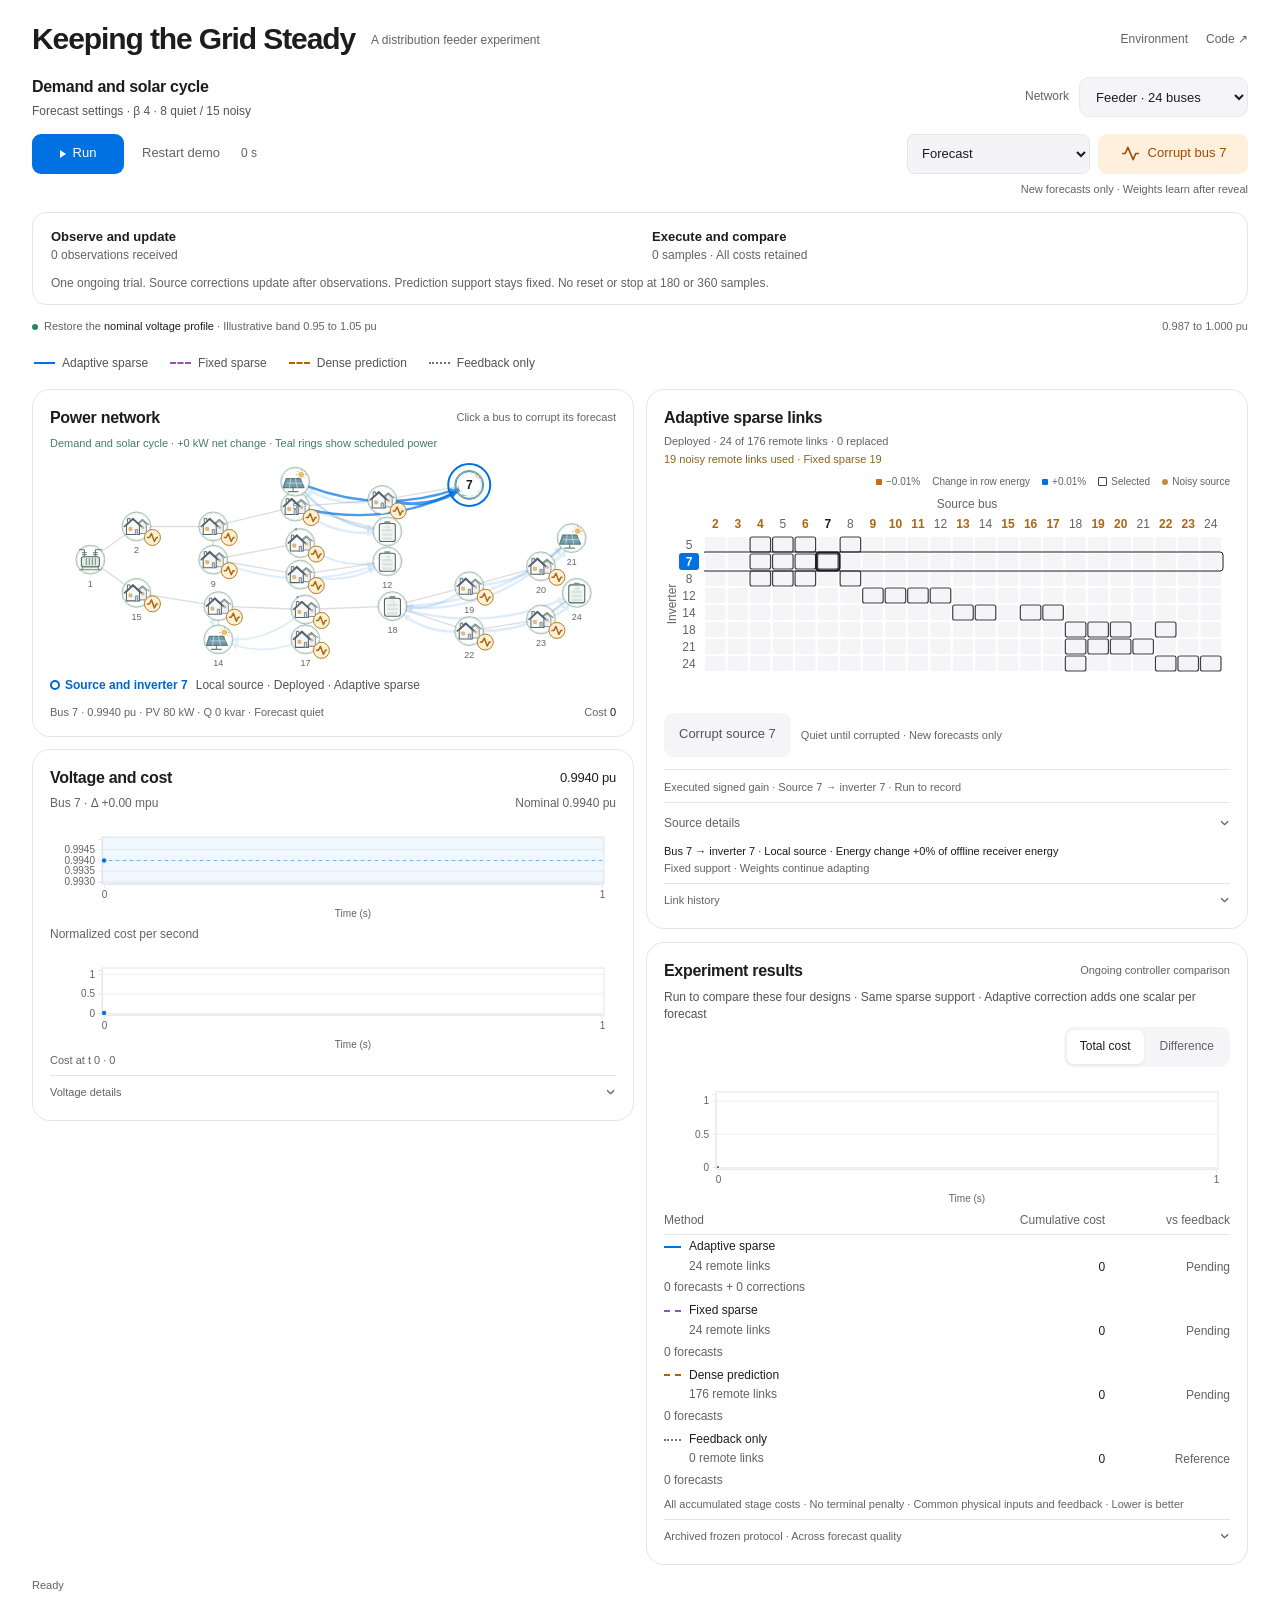
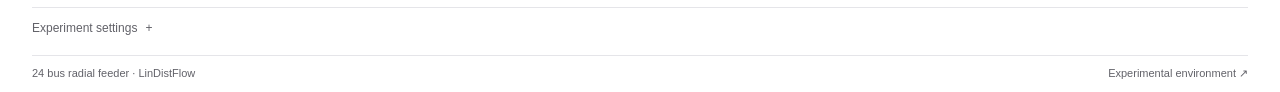
==== commit 48b65da4: "Build validated demo page" ====
--- a/index.html
+++ b/index.html
@@ -369,6 +369,8 @@
 .pr-panel-details .pr-voltage-table { margin-top:5px; }
 .pr-panel-details #pr-voltage-metrics-note { margin-bottom:5px; }
 .pr-panel-details #pr-topology-note { margin:5px 0 3px; line-height:1.5; }
+.pr-source-details>summary { min-height:40px; font-size:12px; }
+.pr-source-details[hidden] { display:none; }
 .pr-topology-status { margin-bottom:5px; }
 .pr-bottomline { min-height:42px; gap:10px 16px; }
 .pr-adaptation { padding-bottom:5px; }
@@ -740,6 +742,12 @@
       <p id="pr-link-budget" class="pr-caption pr-link-budget"></p><p id="pr-noisy-links" class="pr-caption pr-noisy-links" hidden></p><div class="pr-matrix-key" id="pr-matrix-key"></div><p id="pr-matrix-scroll-hint" class="pr-scroll-hint" hidden>Scroll to explore all sources →</p><div class="pr-matrix-scroll" role="region" aria-describedby="pr-matrix-scroll-hint"><svg class="pr-chart" id="pr-matrix" role="group" aria-label="Candidate prediction links. Rows receive forecasts from columns"></svg></div>
       <p id="pr-matrix-inspect-hint" class="pr-caption">Select a link to inspect its source</p>
       <div id="pr-source-controls" class="pr-source-controls" hidden><button type="button" id="pr-source-fault" class="btn btn-quiet" aria-describedby="pr-source-status" disabled>Corrupt source</button><span id="pr-source-status" class="pr-caption" role="status"></span></div>
+      <div id="pr-response-history-panel" hidden>
+        <p id="pr-response-history-label" class="pr-caption">Executed signed response gain</p>
+        <svg id="pr-response-history" class="pr-chart" role="img" aria-label="Actual executed current target prediction gain over time"></svg>
+      </div>
+      <details id="pr-source-details" class="pr-panel-details pr-source-details" hidden>
+      <summary>Source details</summary>
       <div id="pr-forecast-observation" class="pr-forecast-observation" hidden>
         <p id="pr-forecast-timing" class="pr-caption"></p>
         <dl id="pr-forecast-values" class="pr-forecast-values" aria-label="Raw source voltage forcing in mpu" aria-describedby="pr-forecast-units" hidden>
@@ -763,10 +771,6 @@
           </table>
           <p id="pr-link-receipt-note" class="pr-caption">Score averages discovery gain². Gain norm uses the resynthesized row. Source is before limiting; command includes all messages and each controller’s feedback.</p>
         </section>
-        <div id="pr-response-history-panel" hidden>
-          <p id="pr-response-history-label" class="pr-caption">Executed signed response gain</p>
-          <svg id="pr-response-history" class="pr-chart" role="img" aria-label="Actual executed current target prediction gain over time"></svg>
-        </div>
         <details id="pr-command-inspector" class="pr-command-inspector" hidden>
           <summary id="pr-command-title">Command breakdown</summary>
           <p class="pr-caption">kvar · Full issued preview, not just the revealed pair · Highlights show learned or matrix links<span id="pr-command-scroll-hint" hidden></span></p>
@@ -778,6 +782,7 @@
           <p class="pr-caption">Request = Source + Other + Feedback before limiting · Command bounded to ±70 kvar · Source is not a causal share after limiting</p>
         </details>
       </div>
+      </details>
       <div class="pr-panel-foot pr-matrix-detail"><span id="pr-matrix-detail">Rows receive from columns</span><span id="pr-matrix-changes" class="tabular-nums">0 added · 0 removed</span></div><details id="pr-link-history-details" class="pr-panel-details"><summary>Link history</summary><div class="pr-topology-status"><strong id="pr-topology-status">Connectivity unchanged</strong><span id="pr-topology-gain">Weights changed 0%</span></div><div id="pr-topology-events" class="pr-topology-events" aria-label="Recent topology changes" hidden></div><div class="pr-topology-history"><label for="pr-topology-history" id="pr-history-count">0 link updates</label><input id="pr-topology-history" type="range" min="0" max="0" step="1" value="0" aria-label="Topology history" disabled><button type="button" id="pr-history-live" aria-pressed="true">Latest</button></div><p id="pr-topology-note" class="pr-caption" aria-live="polite"></p></details>
     </section>
     <section class="pr-panel pr-stage-panel" aria-labelledby="pr-stage-title">
@@ -2686,6 +2691,11 @@
   let comparing = false;
   let timer = null;
   let nextTickAt = 0;
+  let renderFrame = null;
+  let lastRenderAt = -Infinity;
+  const LIVE_RENDER_PERIOD=1000/16;
+  let sourceDetailsTrial=null;
+  let renderedSnapshot=null;
   let heldAttack = null;
   const continuousAttacks = new Map();
   const activeAttacks = () => [...continuousAttacks.values(), ...(heldAttack ? [heldAttack] : [])];
@@ -2702,6 +2712,13 @@
   let comparisonContinued = false;
   let pin = null;
   let matrixReference = null;
+  let matrixGeometry = null;
+  let matrixStaticKey = null;
+  let renderWidths = null;
+  function displayWidth(element) {
+    const measured=renderWidths?.get(element);
+    return measured>0?measured:element.getBoundingClientRect().width;
+  }
   let inspectedSource = trialProtocol==='continuous-phi-v1'?selectedBus:null;
   let lastPulse = null;
   const reducedMotion = window.matchMedia('(prefers-reduced-motion: reduce)').matches;
@@ -2761,6 +2778,8 @@
   ];
   let positions = feederPositions;
   function bindNetwork(id) {
+    matrixGeometry=null;
+    matrixStaticKey=null;
     PowerDemo = networkCatalog.forNetwork(id);
     const count=PowerDemo.constants.N, large=count>24;
     root.dataset.network=id;
@@ -3136,6 +3155,13 @@
   }
   function renderInspectedSource() {
     const inspection=predictionInspection(),control=$('source-fault');
+    const details=$('source-details');
+    details.hidden=!inspection;
+    // Set the disclosure default once per trial. Ordinary samples and source
+    // selection must preserve the user's choice to open or close the details.
+    if(sourceDetailsTrial!==simulation) {
+      details.open=!ongoing();sourceDetailsTrial=simulation;
+    }
     renderForecastObservation(inspection);
     const command=renderCommandInspection(inspection);
     renderLinkEvidence(inspectedLinkEvidence(command));
@@ -3306,6 +3332,17 @@
     playing = false;
     if (timer) clearTimeout(timer);
     timer = null;
+    if(renderFrame!==null) window.cancelAnimationFrame(renderFrame);
+    renderFrame=null;
+  }
+  function requestLiveRender() {
+    if(renderFrame!==null) return;
+    renderFrame=window.requestAnimationFrame(now=>{
+      renderFrame=null;
+      if(!playing)return;
+      if(now-lastRenderAt<LIVE_RENDER_PERIOD) {requestLiveRender();return;}
+      render();
+    });
   }
   function schedule() {
     if (!playing) return;
@@ -3313,10 +3350,19 @@
     if(!nextTickAt) nextTickAt=performance.now()+period;
     timer=setTimeout(() => {
       timer=null;
-      tick();
-      // Never burst through missed samples after a busy or hidden frame.
-      nextTickAt=Math.max(nextTickAt+period,performance.now()+period*.15);
-      if(playing) schedule();
+      const started=performance.now();
+      // Recover modest drawing delays, but never replay a suspended tab's wall
+      // time. Every due sample still executes control, learning and history.
+      if(started-nextTickAt>4*period)nextTickAt=started-period*.85;
+      let count=0;
+      do {
+        tick(false);count++;nextTickAt+=period;
+      } while(playing&&nextTickAt<=performance.now()&&count<4&&performance.now()-started<8);
+      if(playing) {
+        requestLiveRender();
+        nextTickAt=Math.max(nextTickAt,performance.now()+period*.15);
+        schedule();
+      } else render();
     },Math.max(0,nextTickAt-performance.now()));
   }
   function enterComparison(preserveAttack=false) {
@@ -3356,7 +3402,7 @@
     for(const attack of activeAttacks()) {
       if(attack.lastQueuedAt<simulation.t) pulse(attack.bus,{repeated:true});
     }
-    advanceSample();snapshot=simulation.snapshot();
+    snapshot=advanceSample();
     transitioned=startAutomaticComparison() || transitioned;
     if(comparisonComplete()) {
       stop();announce('Comparison complete · All costs retained · Continue to explore');
@@ -3364,10 +3410,9 @@
     if(transitioned || comparisonComplete()) save();
     return transitioned;
   }
-  function tick() {
-    if (isFit()) { simulation.fitStep(100); fitSteps+=100; }
+  function tick(draw=true) {
+    if (isFit()) { snapshot=simulation.fitStep(100); fitSteps+=100; }
     else advanceLiveSample();
-    snapshot = simulation.snapshot();
     if (!forecastMode() && !isFit() && lastPulse && snapshot.t>lastPulse.t) {
       const state=attackState(lastPulse.bus);
       announce((state==='continuous'||state==='held'?'Adding attacks':state==='fading'?'Disturbance fading':state==='paused'?'Paused':'Disturbance ended')+' · Bus '+lastPulse.bus+' · t = '+snapshot.t+' s');
@@ -3375,7 +3420,7 @@
     if(comparisonComplete()) announce('Comparison complete · All costs retained · Continue to explore');
     else if (snapshot.mode === 'completed' && !playing) announce('Run or Step to continue');
     if (snapshot.mode === 'converged') { stop(); announce('Fit converged · Return to simulation'); }
-    render();
+    if(draw)render();
     if (snapshot.t % 30 === 0 || !playing) save();
   }
   function resetExperiment() {
@@ -3506,6 +3551,7 @@
   $('matrix')?.parentElement?.addEventListener('scroll',updateMatrixScrollHint,{passive:true});
   $('command-scroll').addEventListener('scroll',updateCommandScrollHint,{passive:true});
   $('command-inspector').addEventListener('toggle',updateCommandScrollHint);
+  $('source-details').addEventListener('toggle',updateCommandScrollHint);
   if ($('matrix-view')) $('matrix-view').addEventListener('change',()=>{historyIndex=null;renderProtocol();renderInspectedSource();drawNetwork();drawMatrix();save();});
   $('topology-history').addEventListener('input',()=>reviewTopology(Number($('topology-history').value)));
   $('history-live').addEventListener('click',()=>reviewTopology(null));
@@ -3711,7 +3757,7 @@
   function experimentProgress() {
     const status=protocolStatus(),deployed=status.phase==='deployment';
     if(ongoing())return {visible:true,phase:'ongoing',learningStatus:'active',comparisonStatus:'active',
-      learningCount:(snapshot.learning?.sourcePairs||0)+' pairs used per source',comparisonCount:snapshot.t+' samples · All costs retained',
+      learningCount:(snapshot.learning?.sourcePairs||0)+' observations received',comparisonCount:snapshot.t+' samples · All costs retained',
       learningFraction:Math.min(1,(snapshot.learning?.sourcePairs||0)/30),comparisonFraction:0,
       note:'One ongoing trial. Source corrections update after observations. Prediction support stays fixed. No reset or stop at 180 or 360 samples.'};
     return {visible:snapshot.experiment==='communication',phase:status.phase,
@@ -3925,7 +3971,7 @@
     renderNetworkInspection();
     const el = $('network');
     const large=PowerDemo.constants.N>24;
-    const available=el.parentElement.getBoundingClientRect().width;
+    const available=displayWidth(el.parentElement);
     const width = Math.max(large&&available<500?680:240,available);
     $('network-scroll-hint').hidden=width<=available+1;
     el.parentElement.tabIndex=width>available+1?0:-1;
@@ -4085,34 +4131,51 @@
       +(status.queued?' · '+status.queued+' queued':hovered && canAttack(bus)?(forecastMode()?' · Click to '+(snapshot.faults.includes(bus)?'repair':'corrupt'):continuousMode()?' · Click to toggle attack':' · Hold to keep attacking'):'');
   }
 
-  function updateMatrixScrollHint() {
-    const el=$('matrix'),hint=$('matrix-scroll-hint'),scroller=el?.parentElement;
-    if(!scroller||!hint)return;
-    const maximum=Math.max(0,scroller.scrollWidth-scroller.clientWidth),overflow=maximum>1;
-    hint.hidden=!overflow;
-    const bounds=scroller.getBoundingClientRect(),inset=overflow?40:0,offset=overflow?scroller.scrollLeft:0;
+  // Display geometry only. No forecast, coefficient, gain or command enters
+  // this cache. Native scroll and keyboard movement always refresh it.
+  function applyMatrixScrollGeometry(reading) {
+    const {el,labels,positions,offset,inset,viewportWidth,overflow,shown,left,right}=reading;
+    const hint=$('matrix-scroll-hint');hint.hidden=!overflow;
     el.querySelector('.matrix-receiver-axis')?.setAttribute('transform','translate('+offset+',0)');
-    if(overflow)el.querySelector('.matrix-source-title')?.setAttribute('x',offset+inset+(scroller.clientWidth-inset)/2);
-    // Keep an exposed edge column's full number readable. Only labels and
-    // their existing guides move; source cells and their data stay fixed.
-    const labels=Array.from(el.querySelectorAll('.matrix-columns text'));
-    const lo=offset+inset+.75,hi=offset+scroller.clientWidth-.75;
-    const positions=labels.map(node=>{
-      const centre=Number(node.dataset.columnX),cellWidth=Number(node.dataset.columnWidth),half=node.getBBox().width/2;
-      const exposed=overflow&&centre+cellWidth/2>offset+inset&&centre-cellWidth/2<offset+scroller.clientWidth;
-      return exposed?Math.max(lo+half,Math.min(hi-half,centre)):centre;
-    });
+    if(overflow)el.querySelector('.matrix-source-title')?.setAttribute('x',offset+inset+(viewportWidth-inset)/2);
     labels.forEach((node,i)=>node.setAttribute('x',positions[i]));
     el.querySelectorAll('.matrix-columns line').forEach((node,i)=>node.setAttribute('x1',positions[i]));
-    const shown=labels.filter(node=>{
-      const box=node.getBoundingClientRect();return box.left>=bounds.left+inset-.5&&box.right<=bounds.right+.5;
-    }).map(node=>Number(node.__data__));
-    const left=overflow&&scroller.scrollLeft>1,right=overflow&&scroller.scrollLeft<maximum-1;
     hint.dataset.first=overflow&&shown.length?String(shown[0]):'';
     hint.dataset.last=overflow&&shown.length?String(shown.at(-1)):'';
     hint.dataset.position=!overflow?'all':left?(right?'middle':'end'):'start';
     const range=shown.length?'Sources '+shown[0]+' to '+shown.at(-1):'Prediction sources';
     hint.textContent=!overflow?'':left?(right?'← '+range+' →':'← Scroll left · '+range):range+' · Scroll right →';
+  }
+  function updateMatrixScrollHint(force=false,key=matrixGeometry?.key) {
+    const el=$('matrix'),hint=$('matrix-scroll-hint'),scroller=el?.parentElement;
+    if(!scroller||!hint)return;
+    if(!force&&matrixGeometry?.el===el&&matrixGeometry.key===key) {
+      return;
+    }
+    const viewportWidth=scroller.clientWidth,maximum=Math.max(0,scroller.scrollWidth-viewportWidth),overflow=maximum>1;
+    hint.hidden=!overflow;
+    const bounds=scroller.getBoundingClientRect(),svgBounds=el.getBoundingClientRect();
+    const scale=el.viewBox.baseVal.width?svgBounds.width/el.viewBox.baseVal.width:1;
+    const inset=overflow?40:0,offset=overflow?scroller.scrollLeft:0;
+    const labels=Array.from(el.querySelectorAll('.matrix-columns text'));
+    const lo=offset+inset+.75,hi=offset+viewportWidth-.75;
+    const geometry=labels.map(node=>{
+      const box=node.getBBox(),x=Number(node.getAttribute('x'));
+      return {centre:Number(node.dataset.columnX),cellWidth:Number(node.dataset.columnWidth),
+        half:box.width/2,left:box.x-x,right:box.x+box.width-x};
+    });
+    const positions=geometry.map(({centre,cellWidth,half})=>{
+      const exposed=overflow&&centre+cellWidth/2>offset+inset&&centre-cellWidth/2<offset+viewportWidth;
+      return exposed?Math.max(lo+half,Math.min(hi-half,centre)):centre;
+    });
+    const shown=labels.filter((_node,i)=>{
+      const left=svgBounds.left+(positions[i]+geometry[i].left)*scale;
+      const right=svgBounds.left+(positions[i]+geometry[i].right)*scale;
+      return left>=bounds.left+inset-.5&&right<=bounds.right+.5;
+    }).map(node=>Number(node.__data__));
+    const left=overflow&&scroller.scrollLeft>1,right=overflow&&scroller.scrollLeft<maximum-1;
+    matrixGeometry={key,el,labels,positions,offset,inset,viewportWidth,overflow,shown,left,right};
+    applyMatrixScrollGeometry(matrixGeometry);
   }
   function drawMatrix() {
     const el=$('matrix'); if(!el) return;
@@ -4122,7 +4185,7 @@
     const receivers=PowerDemo.constants.inverterBuses, sources=d3.range(2,PowerDemo.constants.N+1);
     const changing=$('matrix-view').value==='change', deployed=snapshot.phase==='deployment'||ongoing();
     const large=PowerDemo.constants.N>24;
-    const available=el.parentElement.getBoundingClientRect().width;
+    const available=displayWidth(el.parentElement);
     const width=Math.max(large?784:240,available);
     $('matrix-scroll-hint').hidden=width<=available+1;
     el.parentElement.tabIndex=width>available+1?0:-1;
@@ -4136,6 +4199,14 @@
     const budget=predictionBudget(recommendations);
     const showSourceQuality=snapshot.experiment==='communication'&&snapshot.beta>0&&historyIndex===null;
     const noisySources=new Set(showSourceQuality?snapshot.faults:[]);
+    // Cache presentation structure only. Every admitted response value below is
+    // still read from this action's diagnostics, including exact zero weights.
+    // Archived discovery may change support and keeps the general update path.
+    const staticKey=[PowerDemo.constants.networkId,width,available,receivers.join(','),
+      sources.join(','),changing,deployed,selectedBus,inspectedSource,showSourceQuality,
+      [...noisySources].join(','),[...current].join('|'),[...frame.reference].join('|')].join(';');
+    const staticChanged=!ongoing()||matrixStaticKey!==staticKey;
+    matrixStaticKey=staticKey;
     $('link-budget').textContent=(historyIndex!==null?'Saved at '+protocolStatus().historyAt+' s · ':deployed?'Deployed · ':'Candidate · ')+budget.remote+' of '+budget.dense+' remote links · '+budget.replaced+' replaced';
     $('link-budget').title='Replacements relative to the offline fixed sparse topology. Remote prediction channels only. Local predictions and common state feedback are excluded.';
     $('noisy-links').hidden=!showSourceQuality||!deployed||historyIndex!==null;
@@ -4182,6 +4253,7 @@
       axis.append('text').attr('class','matrix-receiver-title matrix-axis');
       axis.append('g').attr('class','matrix-rows');
     }
+    if(staticChanged) {
     svg.select('.matrix-receiver-background').attr('height',height);
     svg.select('title').text(changing?'Signed change in learned gain energy divided by each receiver’s offline energy. Outline shows selected sources.':'Rows are inverter receivers. Columns are prediction sources.');
     svg.select('.matrix-source-title').attr('x',left+(width-left)/2).attr('y',14).attr('text-anchor','middle').text('Source bus');
@@ -4197,6 +4269,7 @@
       .text(bus=>bus);
     sourceLabels.append('title').text(bus=>'Bus '+bus+(noisySources.has(bus)?' · Noisy forecast source':showSourceQuality?' · Quiet forecast source':'')
       +(showSourceQuality?' · Current error generator label, not a learner input':''));
+    }
     const cells=receivers.flatMap((receiver,i)=>sources.map((source,j)=>{
       const id=receiver+','+source,local=receiver===source,connected=local||current.has(id);
       const change=local?'local':current.has(id)?(frame.reference.has(id)?'retained':'added'):frame.reference.has(id)?'removed':'inactive';
@@ -4218,13 +4291,14 @@
         if(node&&scroller.scrollWidth>scroller.clientWidth+1) {
           const box=node.getBoundingClientRect(),bounds=scroller.getBoundingClientRect();
           if(box.left<bounds.left+left)scroller.scrollLeft-=bounds.left+left-box.left;
-          updateMatrixScrollHint();
+          updateMatrixScrollHint(true);
         }
       }
     };
-    const marks=svg.select('.matrix-cells').selectAll('rect').data(cells,d=>d.receiver+','+d.source).join(enter=>{const r=enter.append('rect').attr('class','matrix-cell');r.append('title');return r;})
+    const allMarks=svg.select('.matrix-cells').selectAll('rect').data(cells,d=>d.receiver+','+d.source).join(enter=>{const r=enter.append('rect').attr('class','matrix-cell');r.append('title');return r;});
+    if(staticChanged) allMarks
       .attr('x',d=>left+d.j*cellWidth+1).attr('y',d=>top+d.i*cellHeight+1).attr('width',Math.max(2,cellWidth-2)).attr('height',cellHeight-2).attr('rx',2)
-      .attr('data-receiver',d=>d.receiver).attr('data-source',d=>d.source).attr('data-connected',d=>String(d.connected)).attr('data-change',d=>d.change).attr('data-weight-change',d=>d.delta)
+      .attr('data-receiver',d=>d.receiver).attr('data-source',d=>d.source).attr('data-connected',d=>String(d.connected)).attr('data-change',d=>d.change)
       .attr('role','button').attr('aria-label',d=>'Inspect '+cellLabel(d))
       .attr('tabindex',d=>d.receiver===(matrixReceiver||receivers[0])&&d.source===(inspectedSource||sources[0])?0:-1)
       .style('cursor','pointer').on('click',(_event,d)=>inspect(d.receiver,d.source))
@@ -4237,6 +4311,11 @@
           inspect(receivers[row],sources[column],true);
         }
       });
+    // Excluded cells remain present with truthful zero values. A view, support
+    // or inspection change refreshes all cells. Connected cells always update,
+    // so a coefficient becoming zero cannot leave a stale mark.
+    const marks=staticChanged?allMarks:allMarks.filter(d=>d.connected);
+    marks.attr('data-weight-change',d=>d.delta).attr('aria-label',d=>'Inspect '+cellLabel(d));
     animate(marks).attr('fill',d=>changing?shade(d.delta):color(d.change==='removed'?'var(--background)':d.change==='retained'?matrixColors.connected:matrixColors[d.change] || matrixColors.inactive))
       .attr('stroke',d=>changing?(d.change==='added'?color(matrixColors.added):d.change==='removed'?color(matrixColors.removed):d.connected?'#404047':'transparent'):d.change==='removed'?color(matrixColors.removed):d.change==='added'?color(matrixColors.added):'transparent')
       .attr('stroke-width',d=>changing&&d.connected?1.2:d.change==='removed'?1.4:0).attr('stroke-dasharray',d=>changing&&d.change==='removed'?'2 2':null);
@@ -4245,6 +4324,7 @@
       .attr('width',cellWidth+1).attr('height',cellHeight+1).attr('rx',3).attr('stroke','#1d1d1f').attr('stroke-width',2).attr('display',inspected?null:'none');
     svg.select('.matrix-selected-row').attr('x',left-2).attr('y',top+receivers.indexOf(matrixReceiver)*cellHeight-1)
       .attr('width',width-left-5).attr('height',cellHeight+2).attr('rx',3).attr('stroke','#1d1d1f').attr('stroke-width',1).attr('display',matrixReceiver?null:'none');
+    if(staticChanged) {
     const rows=svg.select('.matrix-rows').selectAll('g').data(receivers).join(enter=>{
       const g=enter.append('g').attr('role','button').attr('tabindex',0).style('cursor','pointer');
       g.append('rect').attr('x',-10).attr('width',20).attr('height',cellHeight).attr('y',-cellHeight/2).attr('rx',3);
@@ -4260,10 +4340,13 @@
       });
     rows.select('rect').attr('fill',bus=>bus===selectedBus?'var(--primary)':'transparent');
     rows.select('text').style('fill',bus=>bus===selectedBus?'#fff':'var(--muted-foreground)').text(bus=>bus);
-    updateMatrixScrollHint();
+    }
+    const geometryKey=[PowerDemo.constants.networkId,width,available,receivers.length,sources.length,
+      inspectedSource,[...noisySources].join(','),window.innerWidth,window.innerHeight].join('|');
+    updateMatrixScrollHint(staticChanged,geometryKey);
   }
   function chartBase(el, observations, keys, yTitle, xTitle, height, options={}) {
-    const width = Math.max(240,el.getBoundingClientRect().width);
+    const width = Math.max(240,displayWidth(el));
     // Keep numeric tick labels and the axis caption on separate lines, including touch layouts.
     const margin = {left:52,right:12,top:25,bottom:38};
     const frame={x:margin.left,y:margin.top,w:width-margin.left-margin.right,h:height-margin.top-margin.bottom};
@@ -4581,7 +4664,7 @@
     const observations=snapshot.history.filter(d=>Number.isFinite(d.rawForecastRms) && Number.isFinite(d.calibratedForecastRms))
       .map(d=>({x:d.t,raw:d.rawForecastRms,adapted:d.calibratedForecastRms}));
     if(!observations.length) {
-      const width=Math.max(240,el.getBoundingClientRect().width),height=140;
+      const width=Math.max(240,displayWidth(el)),height=140;
       svg.attr('viewBox','0 0 '+width+' '+height).attr('height',height).attr('aria-label','Run to observe forecast errors');
       svg.selectAll('*').remove();
       svg.append('text').attr('class','learning-wait').attr('x',width/2).attr('y',60).attr('text-anchor','middle')
@@ -4626,8 +4709,24 @@
     layout();
   }
   function render() {
-    $('tooltip').style.display='none'; pin=null;
-    renderControls(); drawNetwork(); drawMatrix(); drawCost(); drawStage(); drawVoltage(); drawConvergence();highlightTopology();
+    // Explicit actions, including Pause and Step, always draw the current
+    // snapshot immediately and supersede any pending playback drawing pass.
+    if(renderFrame!==null)window.cancelAnimationFrame(renderFrame);
+    renderFrame=null;
+    lastRenderAt=performance.now();
+    // Read all visible chart widths in one phase before controls or SVG mutate
+    // the layout. Newly exposed charts fall back to a fresh measurement.
+    const nodes=new Set([...root.querySelectorAll('svg'),$('network').parentElement,$('matrix').parentElement]);
+    const previous=renderWidths;
+    renderWidths=new Map([...nodes].filter(Boolean).map(node=>[node,node.getBoundingClientRect().width]));
+    try {
+      $('tooltip').style.display='none'; pin=null;
+      renderControls(); drawNetwork(); drawMatrix(); drawCost(); drawStage(); drawVoltage(); drawConvergence();highlightTopology();
+    } finally { renderWidths=previous; }
+    // A completed drawing has its own observation boundary. Consumers can
+    // inspect that frame without confusing it with the next physical sample.
+    renderedSnapshot=snapshot;
+    if(root.dispatchEvent)root.dispatchEvent(new CustomEvent('powerdemo:render'));
   }
   announce('Ready');
   hydrate(window.openai?.widgetState);
@@ -4635,11 +4734,24 @@
   if (!matrixReference) captureMatrixReference();
   actionNote(snapshot.pendingPulses?.length ? 'Pulse queued · Run or Step' : attackInstruction());
   window.addEventListener('openai:set_globals',e=>{if(!playing&&!restored&&!journal.length){hydrate(e.detail?.globals?.widgetState);render();}});
-  new ResizeObserver(()=>render()).observe(root);
+  let observedRootWidth=null;
+  new ResizeObserver(entries=>{
+    const width=entries[0]?.contentRect.width;
+    // Chart text can change the dashboard height every sample. Only a width
+    // change needs fresh chart geometry and an additional full drawing pass.
+    if(width===undefined||width===observedRootWidth)return;
+    observedRootWidth=width;matrixGeometry=null;render();
+  }).observe(root);
+  // Font loading and viewport changes can alter glyph extents without changing
+  // the trial. Clear only visual geometry and redraw with the same observations.
+  const refreshMatrixGeometry=()=>{matrixGeometry=null;render();};
+  window.addEventListener('resize',refreshMatrixGeometry);
+  document.fonts?.addEventListener('loadingdone',refreshMatrixGeometry);
+  document.fonts?.ready?.then(refreshMatrixGeometry);
   render();
   observeDashboardLayout();
   // A read only inspection hook supports deterministic browser verification.
-  root.powerDemo = { getLinkEvidence:() => inspectedLinkEvidence(), getResponseHistory:() => inspectedResponseHistory(), getSnapshot:() => simulation.snapshot(), getState:() => ({selectedBus,inspectedSource,playing,activeAttackBuses:activeAttacks().map(attack=>attack.bus),intervention:$('intervention').value,fitSteps,journal:[...journal],lastPulse:lastPulse ? {...lastPulse} : null,topology:topology.export(),historyIndex,comparisonComplete:comparisonComplete(),comparisonContinued}) };
+  root.powerDemo = { getLinkEvidence:() => inspectedLinkEvidence(), getResponseHistory:() => inspectedResponseHistory(), getSnapshot:() => simulation.snapshot(), getRenderedSnapshot:() => renderedSnapshot, getState:() => ({selectedBus,inspectedSource,playing,activeAttackBuses:activeAttacks().map(attack=>attack.bus),intervention:$('intervention').value,fitSteps,journal:[...journal],lastPulse:lastPulse ? {...lastPulse} : null,topology:topology.export(),historyIndex,comparisonComplete:comparisonComplete(),comparisonContinued}) };
 })();
 </script>
 </body>
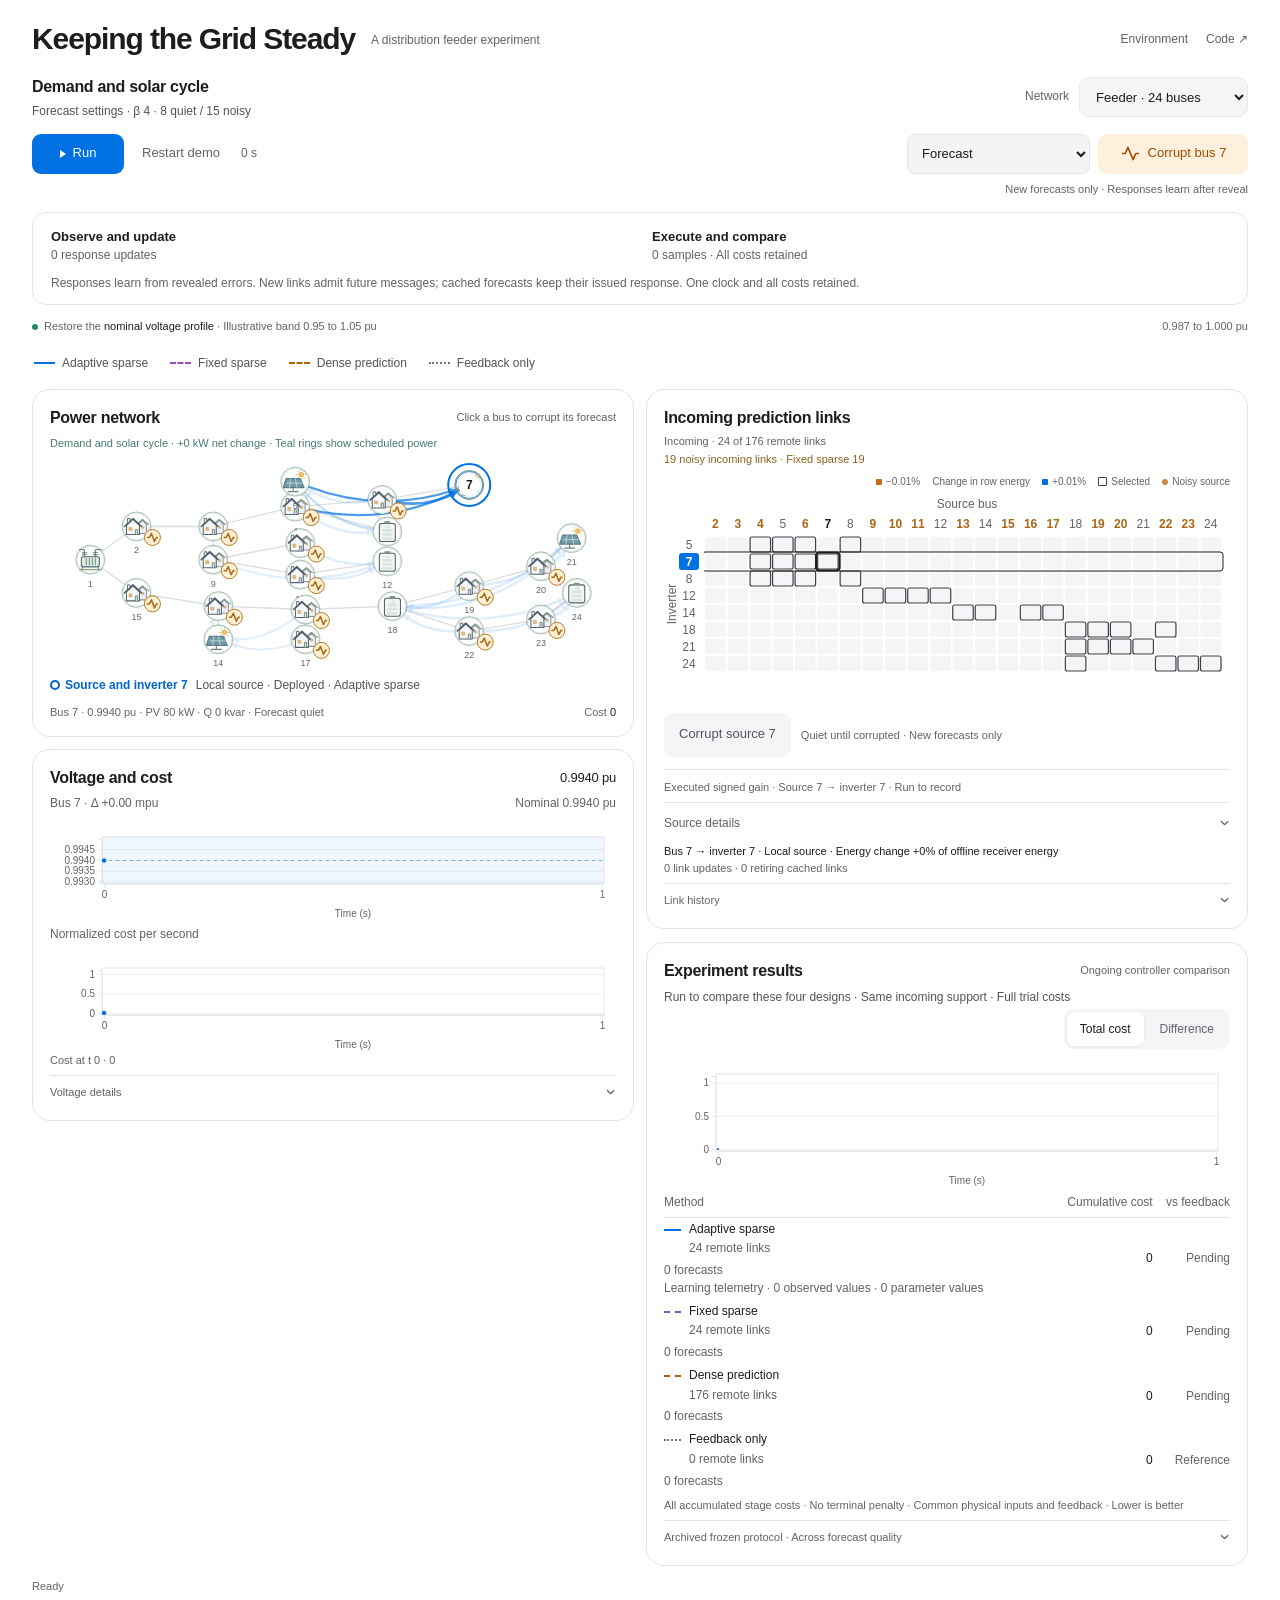
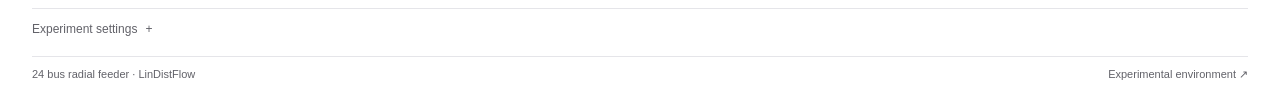
==== commit c9fe6468: "Continuously learn feasible response matrices and incoming prediction links" ====
--- a/index.html
+++ b/index.html
@@ -1443,7 +1443,340 @@
   return {kernel,Controller};
 });
 </script>
-<script>/* Synthetic radial LinDistFlow feeder with bounded inverter commands.
+<script>/* Causal shared full-response adaptation with online support reselection.
+ * This is an experimental extension, not a literal implementation or new
+ * convergence guarantee for Algorithm 1. Each issued column is immutable.
+ * Feasibility refers to nominal commands before the shared physical clipping. */
+(function(root,factory){
+  const api=factory(typeof module==='object'&&module.exports?require('./continuous-response.js'):root.ContinuousResponse);
+  if(typeof module==='object'&&module.exports)module.exports=api;else root.AdaptiveResponse=api;
+})(typeof globalThis!=='undefined'?globalThis:this,function(Continuous){
+  'use strict';
+  const protocol='adaptive-phi-v2',keys=['online','scalar','static','causal'];
+  const defaults=Object.freeze({window:60,warmup:30,reselectEvery:30,ridge:1e-6});
+  const zeros=(m,n=m)=>Array.from({length:m},()=>Array(n).fill(0));
+  const copy=a=>a.map(row=>row.slice()),transpose=a=>a[0].map((_,j)=>a.map(row=>row[j]));
+  const mv=(a,x)=>a.map(row=>row.reduce((s,v,j)=>s+v*x[j],0));
+  const mm=(a,b)=>a.map(row=>b[0].map((_,j)=>row.reduce((s,v,k)=>s+v*b[k][j],0)));
+  const squared=a=>a.reduce((s,v)=>s+v*v,0),normInf=a=>Math.max(...a.map(row=>row.reduce((s,v)=>s+Math.abs(v),0)));
+  const freeze=value=>{if(value&&typeof value==='object'&&!Object.isFrozen(value)){Object.values(value).forEach(freeze);Object.freeze(value);}return value;};
+  const integer=(value,min,name)=>{if(!Number.isSafeInteger(value)||value<min)throw new RangeError(name+' must be an integer at least '+min);return value;};
+  const finite=(value,name)=>{if(!Number.isFinite(value))throw new TypeError(name+' must be finite');return value;};
+  const pair=e=>e.from+','+e.to;
+  const cloneZ=z=>z.map(copy);
+  const immutableZ=z=>Object.isFrozen(z)&&z.every(matrix=>Object.isFrozen(matrix)&&matrix.every(row=>Object.isFrozen(row)));
+  const zDistance=(a,b)=>Math.sqrt(a.reduce((sum,matrix,s)=>sum+matrix.reduce((part,row,i)=>part+row.reduce((t,v,j)=>t+(v-b[s][i][j])**2,0),0),0));
+
+  class ResponseSpace{
+    constructor(api,support=null){
+      if(!Continuous)throw new Error('Load continuous-response.js before adaptive-response.js');
+      this.api=api;this.n=api.model.A.length;this.m=api.model.B[0].length;this.depth=api.constants.preview;
+      this.a=api.model.A[0][0];
+      if(api.model.A.some((row,i)=>row.some((v,j)=>v!==(i===j?this.a:0))))throw new RangeError('Shared response coordinates require A = a I');
+      this.B=api.model.B;this.gram=mm(transpose(this.B),this.B);
+      this.C=mm(api.model.K,this.B);for(let i=0;i<this.m;i++)this.C[i][i]+=this.a;
+      if(support!==null&&(!Array.isArray(support)||support.length!==this.m||support.some(row=>!Array.isArray(row)||row.length!==this.n||row.some(v=>typeof v!=='boolean'))))throw new RangeError('Invalid response support');
+      this.support=support?freeze(copy(support)):null;this.kernel=Continuous.kernel(api,this.support);
+      const count=2*this.depth+1;this.prior=Array.from({length:count},()=>zeros(this.m,this.n));
+      // U_delta = Z_(delta+1) - a Z_delta, with Z_-d = 0. This obtains
+      // the existing synthesized coordinates without an inverse of B.
+      const column=this.kernel.interior;
+      for(let s=0;s<count-1;s++){
+        const U=column.U[column.k+s-this.depth];
+        this.prior[s+1]=U.map((row,i)=>row.map((v,j)=>v+this.a*this.prior[s][i][j]));
+      }
+      this.prior[count-1]=zeros(this.m,this.n);freeze(this.prior);
+      // C is block diagonal across independent radial arms. Project each exact
+      // connected component separately, retaining all forecast source columns.
+      // Cross-arm learned correlations are therefore allowed when admitted.
+      this.groups=[];const unseen=new Set(Array.from({length:this.m},(_,i)=>i));
+      while(unseen.size){
+        const group=[unseen.values().next().value];unseen.delete(group[0]);
+        for(let p=0;p<group.length;p++)for(const r of [...unseen])if(this.C[group[p]][r]!==0||this.C[r][group[p]]!==0){group.push(r);unseen.delete(r);}
+        group.sort((a,b)=>a-b);this.groups.push(group);
+      }
+      this.projections=new Map();this.responseCache=new WeakMap();this.gainCache=new WeakMap();this.residualCache=new WeakMap();
+    }
+    basis(group,allowed){
+      if(allowed.every(Boolean))return null;
+      const d=this.depth,q=group.length,size=(2*d-1)*q,key=group.join(',')+'|'+allowed.map(Number).join('');
+      if(this.projections.has(key))return this.projections.get(key);
+      const constraints=[];
+      for(let s=0;s<2*d;s++)for(let r=0;r<q;r++)if(!allowed[r]){
+        const row=Array(size).fill(0);
+        if(s+1<2*d)row[s*q+r]=1;
+        if(s>0)for(let j=0;j<q;j++)row[(s-1)*q+j]-=this.C[group[r]][group[j]];
+        constraints.push(row);
+      }
+      const basis=this.api.math.Response.math.nullspace(constraints,size);this.projections.set(key,basis);return basis;
+    }
+    project(z){
+      const out=cloneZ(z),end=2*this.depth;out[0]=zeros(this.m,this.n);out[end]=zeros(this.m,this.n);
+      if(!this.support)return out;
+      for(const group of this.groups)for(let source=0;source<this.n;source++){
+        const basis=this.basis(group,group.map(r=>this.support[r][source]));if(basis===null)continue;
+        const input=[];for(let s=1;s<end;s++)for(const r of group)input.push(z[s][r][source]);
+        const projected=Array(input.length).fill(0);
+        for(const direction of basis){const scale=direction.reduce((sum,v,i)=>sum+v*input[i],0);for(let i=0;i<input.length;i++)projected[i]+=scale*direction[i];}
+        let offset=0;for(let s=1;s<end;s++)for(const r of group)out[s][r][source]=projected[offset++];
+      }
+      return out;
+    }
+    predictionGains(z){
+      const immutable=immutableZ(z);
+      if(immutable&&this.gainCache.has(z))return this.gainCache.get(z);
+      const L=[];
+      for(let s=0;s<2*this.depth;s++){
+        const cz=mm(this.C,z[s]);
+        L.push(z[s+1].map((row,i)=>row.map((v,j)=>v-cz[i][j])));
+      }
+      if(immutable){freeze(L);this.gainCache.set(z,L);}return L;
+    }
+    responses(z){
+      const immutable=immutableZ(z);
+      if(immutable&&this.responseCache.has(z))return this.responseCache.get(z);
+      const X=z.map(matrix=>mm(this.B,matrix)),U=[];
+      for(let s=0;s<2*this.depth;s++)U.push(z[s+1].map((row,i)=>row.map((v,j)=>v-this.a*z[s][i][j])));
+      const response={X,U,L:this.predictionGains(z)};
+      if(immutable){freeze(response);this.responseCache.set(z,response);}return response;
+    }
+    column(z,target){
+      integer(target,0,'Forecast target');
+      if(target<this.depth)return this.kernel.column(target);
+      const response=this.responses(z),k=target+1,out={k,target,pattern:this.kernel.interior.pattern};
+      for(const group of ['X','U','L'])out[group]=Object.fromEntries(response[group].map((matrix,s)=>[k+s-this.depth,matrix]));
+      return out;
+    }
+    scores(z){
+      const scores=zeros(this.m,this.n),L=this.predictionGains(z);
+      for(const matrix of L)for(let r=0;r<this.m;r++)for(let j=0;j<this.n;j++)scores[r][j]+=matrix[r][j]**2;
+      return scores;
+    }
+    residual(z){
+      const immutable=immutableZ(z);if(immutable&&this.residualCache.has(z))return this.residualCache.get(z);
+      const {X,U,L}=this.responses(z),end=2*this.depth;let recurrence=0,support=0,boundary=0;
+      for(const s of [0,end])for(const row of X[s])for(const v of row)boundary=Math.max(boundary,Math.abs(v));
+      for(let s=0;s<end;s++){
+        const bu=mm(this.B,U[s]);
+        for(let i=0;i<this.n;i++)for(let j=0;j<this.n;j++)recurrence=Math.max(recurrence,Math.abs(X[s+1][i][j]-this.a*X[s][i][j]-bu[i][j]));
+        if(this.support)for(let r=0;r<this.m;r++)for(let j=0;j<this.n;j++)if(!this.support[r][j])support=Math.max(support,Math.abs(L[s][r][j]));
+      }
+      const residual={recurrence,support,boundary};if(immutable){freeze(residual);this.residualCache.set(z,residual);}return residual;
+    }
+  }
+
+  // Each row contains exactly the canonical issued forecasts and revealed
+  // forcing at targets r-d ... r+d-1. No response is fitted to future truth.
+  function completedRow(action,depth,n,samples,forecasts){
+    integer(action,0,'Action');const row=action-depth;
+    if(row<depth)return null;
+    const h=[],w=[],targets=[];
+    for(let s=0;s<2*depth;s++){
+      const target=row-(s-depth)-1,sample=samples[target],issued=forecasts[target];
+      if(!sample||sample.t!==target||!issued||issued.t!==target||issued.issuedAt!==Math.max(0,target-depth+1)||target>=action)throw new RangeError('Unrevealed completed response row');
+      if(!Array.isArray(issued.forecast)||issued.forecast.length!==n+1||!Array.isArray(sample.disturbance)||sample.disturbance.length!==n+1)throw new RangeError('Completed row dimension mismatch');
+      h.push(issued.forecast.slice(1).map(v=>finite(v,'Forecast')));w.push(sample.disturbance.slice(1).map(v=>finite(v,'Revealed forcing')));targets.push(target);
+    }
+    return freeze({row,availableAt:action,trainedThrough:Math.max(...targets),targets,h,w});
+  }
+  function objectiveGradient(space,z,rows,ridge,{gradient=true}={}){
+    finite(ridge,'Ridge');if(ridge<=0)throw new RangeError('Ridge must be positive');
+    const {m,n,depth:d,a,gram,prior}=space,end=2*d,grad=gradient?Array.from({length:end+1},()=>zeros(m,n)):null;
+    let empirical=0,hEnergy=0,uEnergy=0;
+    for(const {h,w} of rows){
+      const xcoord=Array(m).fill(0),eu=Array(m).fill(0);
+      for(let s=0;s<end;s++)for(let i=0;i<m;i++)for(let j=0;j<n;j++){
+        xcoord[i]+=z[s][i][j]*h[s][j]-prior[s][i][j]*w[s][j];
+        eu[i]+=(z[s+1][i][j]-a*z[s][i][j])*h[s][j]-(prior[s+1][i][j]-a*prior[s][i][j])*w[s][j];
+      }
+      const gx=mv(gram,xcoord);empirical+=.5*(xcoord.reduce((sum,v,i)=>sum+v*gx[i],0)+squared(eu));
+      for(let s=1;s<end;s++){
+        const difference=h[s-1].map((v,j)=>v-a*h[s][j]);hEnergy+=squared(h[s]);uEnergy+=squared(difference);
+        if(gradient)for(let i=0;i<m;i++)for(let j=0;j<n;j++)grad[s][i][j]+=gx[i]*h[s][j]+eu[i]*difference[j];
+      }
+    }
+    const count=Math.max(1,rows.length),delta=z.map((matrix,s)=>matrix.map((row,i)=>row.map((v,j)=>v-prior[s][i][j])));
+    let regularizer=0;
+    for(let s=1;s<end;s++){
+      const gz=mm(gram,delta[s]);
+      for(let i=0;i<m;i++)for(let j=0;j<n;j++){
+        regularizer+=delta[s][i][j]*gz[i][j];
+        if(gradient)grad[s][i][j]=grad[s][i][j]/count+ridge*(gz[i][j]+(1+a*a)*delta[s][i][j]-a*delta[s-1][i][j]-a*delta[s+1][i][j]);
+      }
+    }
+    for(let s=0;s<end;s++)for(let i=0;i<m;i++)for(let j=0;j<n;j++)regularizer+=(delta[s+1][i][j]-a*delta[s][i][j])**2;
+    const lipschitz=(normInf(gram)*hEnergy+uEnergy)/count+ridge*(normInf(gram)+(1+Math.abs(a))**2);
+    return {value:empirical/count+.5*ridge*regularizer,empirical:empirical/count,regularizer:.5*ridge*regularizer,
+      gradient:gradient?grad:null,lipschitz};
+  }
+  class ResponseLearner{
+    constructor(api,support=null,options={}){
+      this.api=api;this.ridge=options.ridge??api.constants.rawRidge??defaults.ridge;
+      finite(this.ridge,'Ridge');if(this.ridge<=0)throw new RangeError('Ridge must be positive');
+      this.space=new ResponseSpace(api,support);this.z=freeze(cloneZ(this.space.prior));this.updates=0;this.version=0;this.last=null;
+    }
+    update(rows){
+      if(!rows.length)return null;
+      const before=objectiveGradient(this.space,this.z,rows,this.ridge),old=this.z;let step=1/before.lipschitz,next,after;
+      for(let attempt=0;attempt<12;attempt++){
+        next=this.space.project(old.map((matrix,s)=>matrix.map((row,i)=>row.map((v,j)=>v-step*before.gradient[s][i][j]))));
+        after=objectiveGradient(this.space,next,rows,this.ridge,{gradient:false});
+        if(after.value<=before.value+1e-15*Math.max(1,before.value))break;step*=.5;
+      }
+      if(!Number.isFinite(after.value)||after.value>before.value+1e-12*Math.max(1,before.value))throw new Error('Projected response update failed its frozen data loss check');
+      this.z=freeze(next);this.updates++;this.version++;
+      this.last={updates:this.updates,version:this.version,parameterDelta:zDistance(next,old),gradientNorm:Math.sqrt(before.gradient.reduce((sum,matrix)=>sum+squared(matrix.flat()),0)),
+        objectiveBefore:before.value,objectiveAfter:after.value,stepSize:step,lipschitz:before.lipschitz,
+        trainedThrough:rows.at(-1).trainedThrough,rowThrough:rows.at(-1).row,availableAt:rows.at(-1).availableAt};
+      return this.last;
+    }
+    changeSupport(support){
+      const old=this.space,previous=this.z,next=new ResponseSpace(this.api,support);
+      const correction=previous.map((matrix,s)=>matrix.map((row,i)=>row.map((v,j)=>v-old.prior[s][i][j])));
+      const feasible=next.project(correction);this.z=freeze(next.project(next.prior.map((matrix,s)=>matrix.map((row,i)=>row.map((v,j)=>v+feasible[s][i][j])))));
+      this.space=next;this.version++;return{parameterDelta:zDistance(this.z,previous),version:this.version,feasibility:next.residual(this.z)};
+    }
+  }
+
+  class Controller{
+    constructor(api,options={}){
+      this.api=api;this.protocol=protocol;const {N,M,preview,inverterBuses,remoteBudget}=api.constants;
+      this.n=N-1;this.m=M;this.depth=preview;this.window=integer(options.window??defaults.window,1,'Window');
+      this.warmup=integer(options.warmup??defaults.warmup,1,'Warmup');if(this.warmup>this.window)throw new RangeError('Warmup exceeds window');
+      this.reselectEvery=integer(options.reselectEvery??defaults.reselectEvery,1,'Reselection interval');
+      this.dense=Continuous.kernel(api);this.fixedSelection=freeze(api.math.Response.supportFromScores(this.dense.scores,inverterBuses,remoteBudget,1e-12));
+      this.selection=this.fixedSelection;this.sparse=Continuous.kernel(api,this.fixedSelection.support);
+      this.scoreLearner=new ResponseLearner(api,null,options);this.learner=new ResponseLearner(api,this.selection.support,options);
+      this.permissions={online:this.selection.support,scalar:this.fixedSelection.support,static:zeros(M,this.n).map(row=>row.map(()=>true)),causal:zeros(M,this.n).map(row=>row.map(()=>false))};
+      this.observed=0;this.nextTarget=0;this.lastAction=-1;this.rows=[];this.completedRows=0;this.updateCount=0;this.topologyVersion=0;
+      this.columns=new Map();this.revealed=[];this.revealedForecasts=[];this.supportEvents=[];this.supportHistory=[freeze({t:0,links:this.selection.links.map(e=>({...e}))})];
+      this.learningTraffic={revealedSourcePairs:0,revealedScalarValues:0,parameterBroadcastMessages:0,parameterScalars:0,topologyBroadcastMessages:0};
+      this.traffic=Object.fromEntries(keys.map(key=>[key,{forecastMessages:0,remoteForecastMessages:0,localForecastMessages:0,
+        forecastValues:0,remoteForecastValues:0,localForecastValues:0,correctionScalars:0,remoteCorrectionScalars:0,probingMessages:0}]));
+      this.sourceReports=[];this.receipt=null;this.pending=null;
+      this.learning={completedRows:0,updates:0,windowSize:0,windowStart:null,windowEnd:null,trainedThrough:null,parameterDelta:0,objectiveBefore:null,objectiveAfter:null,stepSize:null};
+      this.baselineScores=this.sparse.scores;this.learnedScores=this.learner.space.scores(this.learner.z);this.candidateScores=this.dense.scores;
+    }
+    update(action,samples,forecasts){
+      const previousZ=this.learner.z;let supportProjection=null;
+      for(let target=this.observed;target<action;target++){
+        const sample=samples[target],issued=forecasts[target];
+        if(!sample||sample.t!==target||!issued||issued.t!==target||issued.issuedAt!==Math.max(0,target-this.depth+1))throw new RangeError('Revealed samples must arrive in target order');
+        if(!Array.isArray(sample.disturbance)||sample.disturbance.length!==this.n+1||!Array.isArray(issued.forecast)||issued.forecast.length!==this.n+1)throw new RangeError('Revealed telemetry dimension mismatch');
+        const disturbance=sample.disturbance.map(v=>finite(v,'Revealed forcing')),forecast=issued.forecast.map(v=>finite(v,'Revealed forecast'));
+        if(disturbance[0]!==0||forecast[0]!==0)throw new RangeError('Slack forcing must be zero');
+        this.revealed.push(freeze({t:target,disturbance}));this.revealedForecasts.push(freeze({t:target,issuedAt:issued.issuedAt,forecast}));
+        this.learningTraffic.revealedSourcePairs+=this.n;this.learningTraffic.revealedScalarValues+=2*this.n;
+      }
+      this.observed=action;const row=completedRow(action,this.depth,this.n,this.revealed,this.revealedForecasts);
+      if(row){this.rows.push(row);this.rows=this.rows.slice(-this.window);this.completedRows++;}
+      if(this.rows.length>=this.warmup){
+        this.scoreLearner.update(this.rows);this.learner.update(this.rows);this.updateCount++;
+        this.candidateScores=this.scoreLearner.space.scores(this.scoreLearner.z);
+        if((this.updateCount-1)%this.reselectEvery===0){
+          const next=this.api.math.Response.supportFromScores(this.candidateScores,this.api.constants.inverterBuses,this.api.constants.remoteBudget,1e-12);
+          const oldPairs=new Set(this.selection.links.map(pair)),newPairs=new Set(next.links.map(pair));
+          const added=next.links.filter(e=>!oldPairs.has(pair(e))),removed=this.selection.links.filter(e=>!newPairs.has(pair(e)));
+          if(added.length||removed.length){
+            const projection=this.learner.changeSupport(next.support);supportProjection=projection;this.selection=freeze(next);this.permissions.online=this.selection.support;this.topologyVersion++;
+            this.supportEvents.push(freeze({t:action,action,topologyVersion:this.topologyVersion,added:added.map(e=>({...e})),removed:removed.map(e=>({...e})),links:next.links.map(e=>({...e})),projection}));
+            this.supportHistory.push(freeze({t:action+1,action,links:next.links.map(e=>({...e}))}));this.learningTraffic.topologyBroadcastMessages+=this.m;
+          }
+        }
+        this.learnedScores=this.learner.space.scores(this.learner.z);
+      }
+      this.learning={...this.learning,...this.learner.last,version:this.learner.version,gradientVersion:this.learner.last?.version??null,
+        gradientParameterDelta:this.learner.last?.parameterDelta??0,parameterDelta:zDistance(this.learner.z,previousZ),supportProjection,
+        objectiveSupportVersion:this.topologyVersion-(supportProjection?1:0),
+        currentResponseObjective:supportProjection?objectiveGradient(this.learner.space,this.learner.z,this.rows,this.learner.ridge,{gradient:false}).value:this.learner.last?.objectiveAfter??null,
+        completedRows:this.completedRows,updates:this.updateCount,
+        windowSize:this.rows.length,windowStart:this.rows[0]?.row??null,windowEnd:this.rows.at(-1)?.row??null,
+        trainedThrough:this.learner.last?.trainedThrough??null,fullResponse:true,sharedParameterExtension:true,topologyVersion:this.topologyVersion};
+    }
+    begin(action,samples,forecasts){
+      integer(action,0,'Action');if(action!==this.lastAction+1||!Array.isArray(samples)||samples.length!==action)throw new RangeError('Adaptive actions require exactly the revealed prefix');
+      if(this.pending)throw new Error('Finish the previous adaptive action');
+      this.update(action,samples,forecasts);const newColumns=[],actionLinks=Object.fromEntries(keys.map(key=>[key,new Map()]));
+      for(let target=this.nextTarget;target<action+this.depth;target++){
+        const issued=forecasts[target];if(!issued||issued.t!==target||issued.issuedAt!==Math.max(0,target-this.depth+1)||issued.issuedAt>action)throw new RangeError('Forecast not issued');
+        const column={target,issuedAt:issued.issuedAt,createdAt:action,version:this.learner.version,topologyVersion:this.topologyVersion,support:this.selection.support,policies:{},packets:{}};
+        for(const key of keys){
+          if(key==='causal')continue;
+          column.policies[key]=freeze(key==='online'?this.learner.space.column(this.learner.z,target):(key==='scalar'?this.sparse:this.dense).column(target));
+          column.packets[key]=Array.from({length:this.m},(_,r)=>{
+            const messages=[];
+            for(let j=0;j<this.n;j++)if(this.permissions[key][r][j]){
+              const source=j+2,receiver=this.api.constants.inverterBuses[r],remote=source!==receiver;
+              const message=freeze({source,forecast:finite(issued.forecast[j+1],'Admitted forecast'),target,issuedAt:issued.issuedAt,receivedAt:action});messages.push(message);
+              actionLinks[key].set(source+','+receiver,{source,receiver,remote});this.traffic[key].forecastValues++;this.traffic[key][remote?'remoteForecastValues':'localForecastValues']++;
+            }
+            if(key!=='static'&&messages.filter(message=>message.source!==this.api.constants.inverterBuses[r]).length>this.api.constants.remoteBudget)throw new RangeError('Incoming prediction budget exceeded');
+            return freeze(messages);
+          });
+        }
+        this.columns.set(target,freeze(column));newColumns.push({target,issuedAt:issued.issuedAt,createdAt:action,version:column.version,topologyVersion:column.topologyVersion,firstAction:Math.max(0,target-this.depth+1),lastAction:target+this.depth});
+      }
+      // The initial preview is one bundle per admitted source/receiver edge,
+      // containing depth values. Later bundles contain one newly issued value.
+      const newMessages={};
+      for(const key of keys){
+        const links=[...actionLinks[key].values()],remote=links.filter(e=>e.remote).length;
+        newMessages[key]={remote,local:links.length-remote,values:newColumns.length*links.length};
+        this.traffic[key].forecastMessages+=links.length;this.traffic[key].remoteForecastMessages+=remote;this.traffic[key].localForecastMessages+=links.length-remote;
+      }
+      if(newColumns.length){
+        this.learningTraffic.parameterBroadcastMessages+=this.m;
+        this.learningTraffic.parameterScalars+=newColumns.reduce((sum,column)=>sum+Object.keys(this.columns.get(column.target).policies.online.L).length*this.selection.support.flat().filter(Boolean).length,0);
+      }
+      this.nextTarget=action+this.depth;for(const target of this.columns.keys())if(target<action-this.depth)this.columns.delete(target);
+      this.lastAction=action;
+      const incoming=new Set(this.selection.links.map(pair)),retiring=new Map();
+      for(const column of this.columns.values()){
+        const L=column.policies.online.L[action];if(!L)continue;
+        for(let r=0;r<this.m;r++)for(const message of column.packets.online[r]){
+          const edge={from:message.source,to:this.api.constants.inverterBuses[r]},j=message.source-2;
+          if(edge.from!==edge.to&&!incoming.has(pair(edge))&&Math.abs(L[r][j])>1e-12)retiring.set(pair(edge),edge);
+        }
+      }
+      this.pending={protocol,action,parameterAvailableAt:action,trainedThrough:this.learning.trainedThrough,parameterVersion:this.learner.version,
+        topologyVersion:this.topologyVersion,learning:{...this.learning},incomingLinks:this.selection.links.map(e=>({...e})),
+        retiringLinks:retiring.size,retiringLinkPairs:[...retiring.values()],newMessages,issuedColumns:newColumns,
+        policies:{},traffic:JSON.parse(JSON.stringify(this.traffic)),learningTraffic:{...this.learningTraffic},
+        responseFeasibility:this.learner.space.residual(this.learner.z)};
+    }
+    command(key,state){
+      if(!keys.includes(key)||!this.pending)throw new Error('Begin the adaptive action before commands');
+      if(!Array.isArray(state)||state.length!==this.n||state.some(v=>!Number.isFinite(v)))throw new RangeError('Invalid physical state');
+      const feedback=mv(this.api.model.K,state),prediction=Array(this.m).fill(0),sourceContributions=zeros(this.m,this.n),currentGains=zeros(this.m,this.n),gainNorms=zeros(this.m,this.n);
+      if(key!=='causal')for(const column of this.columns.values()){
+        const L=column.policies[key].L[this.lastAction];if(!L)continue;
+        for(let r=0;r<this.m;r++)for(const message of column.packets[key][r]){
+          const j=message.source-2,value=L[r][j]*message.forecast;prediction[r]+=value;sourceContributions[r][j]+=value;gainNorms[r][j]+=L[r][j]**2;
+          if(column.target===this.lastAction)currentGains[r][j]=L[r][j];
+        }
+      }
+      const raw=feedback.map((v,r)=>v+prediction[r]);if(raw.some(v=>!Number.isFinite(v)))throw new RangeError('Nonfinite adaptive command');
+      this.pending.policies[key]={feedback,prediction,raw,sourceContributions,currentGains,gainNorms:gainNorms.map(row=>row.map(Math.sqrt)),coefficients:null};return raw.slice();
+    }
+    finish(commands){
+      for(const key of keys){
+        if(!this.pending?.policies[key]||!Array.isArray(commands[key])||commands[key].length!==this.m||commands[key].some(v=>!Number.isFinite(v)))throw new Error('Missing executed adaptive policy');
+        this.pending.policies[key].bounded=commands[key].slice();
+      }
+      this.receipt=freeze(this.pending);this.pending=null;return this.receipt;
+    }
+    diagnostics(){
+      return {coefficients:null,reports:[],baselineScores:this.baselineScores,learnedScores:this.learnedScores,candidateScores:this.candidateScores,
+        activeSupport:this.selection.support,selection:this.selection,fixedSelection:this.fixedSelection,learning:{...this.learning},
+        supportEvents:this.supportEvents.slice(),supportHistory:this.supportHistory.slice(),retiringLinks:this.receipt?.retiringLinks??0,
+        learningTraffic:{...this.learningTraffic},parameterVersion:this.learner.version};
+    }
+  }
+  return {protocol,defaults,Controller,ResponseSpace,ResponseLearner,completedRow,objectiveGradient,
+    math:{zeros,copy,mv,mm,transpose,zDistance}};
+});
+
+/* Synthetic radial LinDistFlow feeder with bounded inverter commands.
  * Shared rolling forecast calibration changes executed prediction gains.
  * Sparse deployment constrains calibration to preserve actual message support.
  * This experimental shared-parameter specialization is not literal Algorithm 1.
@@ -1727,6 +2060,7 @@
   const Calibration=typeof module==='object'&&module.exports?require('./forecast-calibration.js'):globalThis.ForecastCalibration;
   if(!Calibration)throw new Error('Load forecast-calibration.js before simulation.js');
   const Ongoing=typeof module==='object'&&module.exports?require('./continuous-response.js'):globalThis.ContinuousResponse;
+  const Adaptive=typeof module==='object'&&module.exports?require('./adaptive-response.js'):globalThis.AdaptiveResponse;
   const synthesizer=new Response.Synthesizer(model,PREVIEW),designCache=new Map(),gramCache=new WeakMap();
   // At the larger feeder's fixed slack, each outgoing radial component is
   // independent. A, B, Q, R and P are block diagonal up to bus ordering, so
@@ -1810,7 +2144,7 @@
   class Simulation{
     constructor(options={}){
       if(options.networkId!==undefined&&options.networkId!==network.id)throw new RangeError('Saved trial network does not match '+network.id);
-      const ongoing=options.protocol==='continuous-phi-v1';
+      const ongoing=['continuous-phi-v1','adaptive-phi-v2'].includes(options.protocol);
       if(options.protocol!==undefined&&!ongoing)throw new RangeError('Unknown trial protocol');
       if(ongoing&&options.experiment!==undefined&&options.experiment!=='communication')throw new RangeError('Ongoing protocol requires communication baselines');
       const experiment=ongoing?'communication':options.experiment===undefined?'prediction':options.experiment;
@@ -1827,10 +2161,11 @@
         horizon:ongoing?null:options.horizon===undefined?480:options.horizon,preset:id,
         faultBuses:options.faultBuses===undefined?(powerScenario==='forecasted-demand'&&id==='mixed'?FORECASTED_DEMAND.noisySources:preset.faultBuses).slice():options.faultBuses.slice()};
       if(!ongoing&&(!Number.isInteger(this.initialOptions.horizon)||this.initialOptions.horizon<1))throw new Error('Invalid horizon');
-      if(ongoing)this.initialOptions.protocol='continuous-phi-v1';
+      if(ongoing)this.initialOptions.protocol=options.protocol;
       this.phase=ongoing?'ongoing':'discovery';this.discoveryRecord=null;this.deployedSupport=null;this.reset();
     }
-    get ongoing(){return this.initialOptions?.protocol==='continuous-phi-v1';}
+    get ongoing(){return ['continuous-phi-v1','adaptive-phi-v2'].includes(this.initialOptions?.protocol);}
+    get adaptive(){return this.initialOptions?.protocol==='adaptive-phi-v2';}
     reset(){
       this.options={...this.initialOptions,faultBuses:this.initialOptions.faultBuses.slice()};
       this.random=seededRandom(this.options.seed);this.t=0;this.mode='running';
@@ -1848,10 +2183,12 @@
       this.rows=[];this.rowIds=new Set();this.segments=[];
       if(this.ongoing){
         if(!Ongoing)throw new Error('Load the continuous response modules before an ongoing trial');
-        this.continuousController=new Ongoing.Controller({model,constants:{N,M,preview:PREVIEW,remoteBudget:REMOTE_BUDGET,inverterBuses:INVERTER_BUSES},math:{getDesign,Response}});
+        const implementation=this.adaptive?Adaptive:Ongoing;
+        if(!implementation)throw new Error('Load the adaptive response module before starting this trial');
+        this.continuousController=new implementation.Controller({model,constants:{N,M,preview:PREVIEW,remoteBudget:REMOTE_BUDGET,inverterBuses:INVERTER_BUSES,rawRidge:RAW_RIDGE},math:{getDesign,Response}});
         const selection=this.continuousController.selection;
         this.deployedSupport=deepFreeze({learned:selection.support,fixed:selection.support,links:selection.links,fixedLinks:selection.links,
-          selection:'fixed offline stationary response energy',topologyAdaptive:false,discoveryTime:null,trainingSamples:[]});
+          selection:this.adaptive?'ongoing response gain energy':'fixed offline stationary response energy',topologyAdaptive:this.adaptive,discoveryTime:null,trainingSamples:[]});
         this.lastExecution=null;
       }else this.addSegment(0,this.options.horizon);
       this.learning={completedRows:0,delay:PREVIEW,updates:0,updateCount:0,prefixError:null,prefixLoss:null,
@@ -2118,6 +2455,21 @@
     }
     prepareContinuousAction(){
       const controller=this.continuousController;controller.begin(this.t,this.samples,this.forecasts);
+      if(this.adaptive){
+        const measured=controller.diagnostics(this.t),learning=measured.learning||controller.learning||{};
+        const updates=learning.updateCount??learning.updates??controller.updateCount??0;
+        this.calibration={matrix:eye(N-1),scalar:1,windowSize:learning.windowSize??Math.min(Math.max(0,this.t-PREVIEW+1),WINDOW),
+          updates,trainedThrough:learning.trainedThrough??null,parameterChange:learning.parameterChange??learning.parameterDelta??0,
+          rawRms:null,matrixRms:null,protocol:'full-feasible-response-v2'};
+        Object.assign(this.learning,learning,{updates,updateCount:updates,sourcePairs:this.t,sourceUpdates:updates,
+          completedRows:learning.completedRows??Math.max(0,this.t-PREVIEW+1)});
+        const fixed=controller.fixedSelection;
+        this.deployedSupport=deepFreeze({learned:controller.selection.support,fixed:fixed.support,
+          links:controller.selection.links,fixedLinks:fixed.links,selection:'ongoing response gain energy',
+          topologyAdaptive:true,discoveryTime:null,trainingSamples:[]});
+        this.lastTrainingTime=learning.trainedThrough??null;this.lastTrainingSampleCount=learning.completedRows??0;
+        return;
+      }
       const reports=controller.sourceReports,c=reports.map(r=>r.coefficient),updates=Math.max(0,this.t-WARMUP+1);
       const rms=key=>reports[0][key]===null?null:Math.sqrt(reports.reduce((sum,r)=>sum+r[key]**2,0)/(N-1));
       this.calibration={matrix:c.map((v,i)=>c.map((_,j)=>i===j?v:0)),scalar:1,windowSize:Math.min(this.t,WINDOW),
@@ -2132,19 +2484,31 @@
       const gain=scoreGain(scores),energyChange=scores.map((row,r)=>row.map((v,j)=>v-baseline[r][j]));
       const receiverEnergy=baseline.map(row=>row.reduce((sum,v)=>sum+v,0)),total=receiverEnergy.reduce((sum,v)=>sum+v,0);
       this.drift=this.directGain?frobenius(combine(gain,this.directGain,1,-1))/Math.max(frobenius(this.directGain),1e-12):0;
-      this.changedEdges=0;this.directGain=gain;this.predictionScores=scores;
+      const fixed=controller.fixedSelection||controller.selection;
+      const oldKeys=new Set((this.recommendations||[]).map(e=>e.to+','+e.from));
+      const newKeys=new Set(controller.selection.links.map(e=>e.to+','+e.from));
+      const baselineKeys=new Set(fixed.links.map(e=>e.to+','+e.from));
+      const added=controller.selection.links.filter(e=>!baselineKeys.has(e.to+','+e.from)).length;
+      const removed=fixed.links.filter(e=>!newKeys.has(e.to+','+e.from)).length;
+      this.changedEdges=this.adaptive?[...newKeys].filter(k=>!oldKeys.has(k)).length+[...oldKeys].filter(k=>!newKeys.has(k)).length:0;
+      this.directGain=gain;this.predictionScores=scores;
       this.recommendations=controller.selection.links.map(e=>({...e,weight:scores[INVERTER_BUSES.indexOf(e.to)][e.from-2]}));
-      this.predictionDiagnostics=deepFreeze({available:this.calibration.windowSize>0,frozen:false,actualDeployed:true,topologyAdaptive:false,action:controller.receipt?.action??null,
+      this.predictionDiagnostics=deepFreeze({available:this.calibration.windowSize>0,frozen:false,actualDeployed:true,topologyAdaptive:this.adaptive,action:controller.receipt?.action??null,
         completedRows:0,sourcePairs:controller.observed,sourceWindowSize:this.calibration.windowSize,scoreSamples:0,receiverBuses:INVERTER_BUSES.slice(),sourceBuses:Array.from({length:N-1},(_,j)=>j+2),
         baselineScores:baseline,learnedScores:scores,energyChange,relativeEnergyChange:energyChange.map((row,r)=>row.map((v,j)=>baseline[r][j]>0?v/baseline[r][j]:null)),
         receiverNormalizedChange:energyChange.map((row,r)=>row.map(v=>receiverEnergy[r]>0?v/receiverEnergy[r]:0)),
         relativeGainChange:total>0?Math.sqrt(scores.flatMap((row,r)=>row.map((_,j)=>(Math.sqrt(scores[r][j])-Math.sqrt(baseline[r][j]))**2)).reduce((a,b)=>a+b,0)/total):null,
         overallRelativeEnergyChange:total>0?energyChange.flat().reduce((a,b)=>a+b,0)/total:null,
-        offlineLinks:controller.selection.links,addedLinkCount:0,removedLinkCount:0,changedLinkCount:0});
+        offlineLinks:fixed.links,addedLinkCount:this.adaptive?added:0,removedLinkCount:this.adaptive?removed:0,changedLinkCount:this.adaptive?added:0,
+        ...(this.adaptive?{adaptation:{updateCount:controller.learning?.updates??0,
+          topologyRevision:Math.max(0,(controller.supportHistory?.length??1)-1),
+          retiringLinks:controller.receipt?.retiringLinks??0,retiringLinkPairs:controller.receipt?.retiringLinkPairs??[],
+          learningTraffic:{...controller.learningTraffic},responseVersion:controller.receipt?.parameterVersion??0},
+          learning:measured.learning||controller.learning||{}}:{})});
     }
     recordContinuous(){
       if(!this.ongoing)throw new Error('Use legacy replay for an archived protocol');
-      return deepFreeze({version:14,protocol:'continuous-phi-v1',networkId:network.id,options:{...this.initialOptions,faultBuses:this.initialOptions.faultBuses.slice()},
+      return deepFreeze({version:this.adaptive?15:14,protocol:this.initialOptions.protocol,networkId:network.id,options:{...this.initialOptions,faultBuses:this.initialOptions.faultBuses.slice()},
         steps:this.t,events:this.eventLog.filter(e=>e.type==='pulse'||e.type==='forecast').map(e=>({...e}))});
     }
     freeze(){
@@ -2206,8 +2570,9 @@
         :{id:this.options.powerScenario,start:30,end:50,active:(this.phase==='deployment'||this.ongoing)&&this.t>30&&this.t<=50,requestedKw:this.lastScenarioApplications.reduce((sum,p)=>sum+p.requestedKw,0),appliedKw:this.lastScenarioApplications.reduce((sum,p)=>sum+p.appliedKw,0)};
       return{networkId:network.id,networkLabel:network.label,t:this.t,costTime:this.lastSample?this.lastSample.t:null,stateTime:this.t,horizon:this.options.horizon,
         initialOptions:{...this.initialOptions,faultBuses:this.initialOptions.faultBuses.slice()},
-        ...(this.ongoing?{protocol:'continuous-phi-v1',ongoing:true,lastExecution:this.lastExecution,
-          planning:{kind:'stationary finite memory predictive response',horizon:this.continuousController.dense.planningHorizon,preview:PREVIEW,topologyAdaptive:false},
+        ...(this.ongoing?{protocol:this.initialOptions.protocol,ongoing:true,lastExecution:this.lastExecution,
+          planning:{kind:this.adaptive?'causal full response and support adaptation':'stationary finite memory predictive response',horizon:this.continuousController.dense.planningHorizon,preview:PREVIEW,topologyAdaptive:this.adaptive},
+          ...(this.adaptive?{adaptation:this.predictionDiagnostics?.adaptation||{}}:{}),
           traffic:JSON.parse(JSON.stringify(this.continuousController.traffic)),sourceReports:this.continuousController.sourceReports}:{}),
         phase:this.phase,experiment:this.options.experiment,beta:this.options.beta,canDeploy:this.phase==='discovery'&&this.samples.length>=WARMUP&&(this.options.experiment!=='communication'||this.communicationScoreSamples>0),
         discoveryRecord:this.discoveryRecord,deployedSupport:this.deployedSupport,
@@ -2262,7 +2627,8 @@
     }));
   }
   function replayContinuous(record){
-    if(record?.version!==14||record.protocol!=='continuous-phi-v1'||record.networkId!==network.id||record.options?.protocol!=='continuous-phi-v1')throw new RangeError('Invalid ongoing replay protocol or network');
+    const valid=record?.version===14&&record.protocol==='continuous-phi-v1'||record?.version===15&&record.protocol==='adaptive-phi-v2';
+    if(!valid||record.networkId!==network.id||record.options?.protocol!==record.protocol)throw new RangeError('Invalid ongoing replay protocol or network');
     if(!Number.isSafeInteger(record.steps)||record.steps<0||!Array.isArray(record.events))throw new RangeError('Invalid ongoing replay prefix');
     let previous=-1;
     for(const event of record.events){
@@ -2614,14 +2980,18 @@
   // Fresh trials execute continuous causal response adaptation. Actual v13 saves
   // retain their archived protocol until an explicit new protocol handoff.
   const initialSaved=window.openai?.widgetState?.privateContent;
-  let trialProtocol=initialSaved?.version===13?null:'continuous-phi-v1';
-  const ongoing=()=>snapshot.protocol==='continuous-phi-v1';
+  let trialProtocol=initialSaved?.version===13?null:initialSaved?.version===14?'continuous-phi-v1':'adaptive-phi-v2';
+  const ongoingProtocol=value=>value==='continuous-phi-v1'||value==='adaptive-phi-v2';
+  const ongoing=()=>ongoingProtocol(snapshot.protocol);
+  const adaptive=()=>snapshot.protocol==='adaptive-phi-v2';
+  const adaptationCount=()=>snapshot.adaptation?.updateCount??snapshot.adaptation?.updates??snapshot.learning?.updates??0;
+  const retiringCount=()=>snapshot.adaptation?.retiringLinks??snapshot.lastExecution?.retiringLinks??0;
   const communicationNoiseLevels=[...PowerDemo.constants.communicationBetas,...(PowerDemo.constants.communicationStressBetas || [])];
   function optionsFromControls() {
-    const experiment=trialProtocol==='continuous-phi-v1'?'communication':$('experiment').value==='prediction'?'prediction':'communication';
+    const experiment=ongoingProtocol(trialProtocol)?'communication':$('experiment').value==='prediction'?'prediction':'communication';
     const beta=Number($('noise').value);
     return {networkId:PowerDemo.constants.networkId,experiment,powerScenario:$('power-scenario').value || DEFAULT_SCENARIO,beta:communicationNoiseLevels.includes(beta)?beta:1,preset:experiment==='communication'?'mixed':$('preset').value,
-      ...(trialProtocol==='continuous-phi-v1'?{protocol:trialProtocol}:experiment==='communication'?{horizon:180}:{})};
+      ...(ongoingProtocol(trialProtocol)?{protocol:trialProtocol}:experiment==='communication'?{horizon:180}:{})};
   }
   let simulation = new PowerDemo.Simulation(optionsFromControls());
   const series = [
@@ -2719,7 +3089,7 @@
     const measured=renderWidths?.get(element);
     return measured>0?measured:element.getBoundingClientRect().width;
   }
-  let inspectedSource = trialProtocol==='continuous-phi-v1'?selectedBus:null;
+  let inspectedSource = ongoingProtocol(trialProtocol)?selectedBus:null;
   let lastPulse = null;
   const reducedMotion = window.matchMedia('(prefers-reduced-motion: reduce)').matches;
   const duration = () => reducedMotion ? 0 : 1000 / Number($('speed').value || 16);
@@ -2827,7 +3197,7 @@
   function topologyFrame() {
     const event=historyIndex===null ? topology.latest : historyIndex ? topology.events[historyIndex-1] : null;
     const links=historyIndex===null ? snapshot.recommendations : topology.at(historyIndex);
-    const reference=communicationComparison()&&historyIndex===null?snapshot.deployedSupport.fixedLinks:(event?.before || links);
+    const reference=!adaptive()&&communicationComparison()&&historyIndex===null?snapshot.deployedSupport.fixedLinks:(event?.before || links);
     return {event,links,reference:new Set(reference.map(recommendationKey))};
   }
   function reviewTopology(index) {
@@ -2880,17 +3250,21 @@
       : snapshot.phase==='deployment' ? 'No link changes during discovery. Deployed links stay fixed.'
       : snapshot.t<30 ? 'Weights start adapting at 30 s. Each link update is kept here.'
       : 'No links have changed yet. Learning weights may still change.';
-    if(ongoing()) {
+    if(adaptive()) {
+      $('topology-status').textContent=historyIndex!==null?'Viewing saved incoming links':topology.latest?'Last link change at '+topology.latest.t+' s':'Incoming links unchanged';
+      $('topology-note').textContent=adaptationCount()+' response updates · '+total+' actual link updates · '+retiringCount()+' retiring cached links';
+    } else if(ongoing()) {
       $('topology-status').textContent='Deployed support fixed';
       $('topology-note').textContent='Weights use only revealed source pairs. Unchanged support is intentional.';
     }
-    $('topology-note').title=snapshot.phase==='deployment' ? (communicationComparison()?'Discovery history. Deployed links and prediction weights stay fixed.':'Discovery history. Deployed links stay fixed while prediction weights continue adapting.') : 'History displays observed connectivity only. Reviewing an update does not change the controller.';
+    $('topology-note').title=adaptive()?'History records actual incoming support changes. It does not replace the live controller or reconstruct old gains. Previously issued response columns remain in the executed receipt.':snapshot.phase==='deployment' ? (communicationComparison()?'Discovery history. Deployed links and prediction weights stay fixed.':'Discovery history. Deployed links stay fixed while prediction weights continue adapting.') : 'History displays observed connectivity only. Reviewing an update does not change the controller.';
   }
   // Reconstruct the last executed command from the exact issued preview and
   // calibration retained for that action. No future realized forcing is read.
   function commandContributions(view,segments,forecasts,source,receiver) {
     if(!view.lastSample) return null;
     const action=view.lastSample.t,row=PowerDemo.constants.inverterBuses.indexOf(receiver),column=source-2;
+    if(view.protocol==='adaptive-phi-v2') return adaptiveCommandContributions(view,source,receiver);
     if(view.protocol==='continuous-phi-v1') return ongoingCommandContributions(view,forecasts,source,receiver,simulation.continuousController);
     const segment=segments.find(item=>action>=item.start&&action<item.end);
     if(row<0 || column<0 || column>=PowerDemo.constants.N-1 || !segment) return null;
@@ -2915,6 +3289,20 @@
         limited:view.saturation[key][receiver-1]};
     });
     return {source,receiver,action,rows};
+  }
+  // A v2 action can combine columns issued under different response versions.
+  // Its immutable receipt, including retiring packets, is the sole gain source.
+  function adaptiveCommandContributions(view,source,receiver) {
+    const receipt=view.lastExecution,row=PowerDemo.constants.inverterBuses.indexOf(receiver),column=source-2;
+    if(!receipt||row<0||column<0||column>=PowerDemo.constants.N-1)return null;
+    const rows=['online','scalar','static','causal'].map(key=>{
+      const policy=receipt.policies[key],sourcePart=policy.sourceContributions[row][column];
+      return {key,sourceKvar:1000*sourcePart,otherKvar:1000*(policy.prediction[row]-sourcePart),
+        feedbackKvar:1000*policy.feedback[row],requestedKvar:1000*policy.raw[row],commandKvar:1000*policy.bounded[row],
+        gainNorm:policy.gainNorms[row][column],currentGain:policy.currentGains[row][column],coefficient:null,
+        limited:Math.abs(policy.raw[row]-policy.bounded[row])>1e-12};
+    });
+    return {source,receiver,action:receipt.action,trainedThrough:receipt.trainedThrough,rows};
   }
   // Read the immutable executed receipt, never the learner's newer coefficients.
   function ongoingCommandContributions(view,forecasts,source,receiver,controller) {
@@ -3001,7 +3389,7 @@
           sourceKvar:executed?.sourceKvar??null,commandKvar:executed?.commandKvar??null,limited:executed?.limited??null};
       });
       return {ongoing:true,source:inspection.source,receiver:inspection.receiver,discoverySamples:null,scoreSamples:null,
-        trainedThrough:command?.trainedThrough??null,sourcePairs:snapshot.lastExecution?.sourceReports[column]?.totalPairs??0,
+        trainedThrough:command?.trainedThrough??null,sourcePairs:adaptive()?(snapshot.learning?.completedRows??0):(snapshot.lastExecution?.sourceReports?.[column]?.totalPairs??0),adaptive:adaptive(),
         action:command?.action??null,rows};
     }
     const diagnostics=support.discoveryDiagnostics;
@@ -3024,16 +3412,16 @@
     for(const key of ['source','receiver','discoverySamples','scoreSamples','action'])
       panel.dataset[key]=reading&&reading[key]!==null?String(reading[key]):'';
     if(!reading) return;
-    body.setAttribute('aria-label',reading.ongoing?'Deployed support and received correction':'Frozen discovery evidence');
-    $('link-receipt-note').textContent=reading.ongoing?'Correction is received only on admitted channels. Signed current gain applies to the current target. Temporal norm spans all issued targets. Source contributions add before limiting; the bounded command includes feedback and every admitted message.':'Score averages discovery gain². Gain norm uses the resynthesized row. Source is before limiting; command includes all messages and each controller’s feedback.';
+    body.setAttribute('aria-label',reading.adaptive?'Incoming support and executed response':reading.ongoing?'Deployed support and received correction':'Frozen discovery evidence');
+    $('link-receipt-note').textContent=reading.adaptive?'Gains come from the exact executed receipt. A removed link may still contribute a cached forecast issued before the change. The signed gain applies to the current target; the norm spans all issued targets. Contributions add before limiting.':reading.ongoing?'Correction is received only on admitted channels. Signed current gain applies to the current target. Temporal norm spans all issued targets. Source contributions add before limiting; the bounded command includes feedback and every admitted message.':'Score averages discovery gain². Gain norm uses the resynthesized row. Source is before limiting; command includes all messages and each controller’s feedback.';
     $('link-receipt-title').textContent='Source '+reading.source+' → inverter '+reading.receiver;
-    $('link-receipt-time').textContent=reading.ongoing?(reading.trainedThrough===null?'Calibration warmup':'Weights use observations through '+reading.trainedThrough+' s')+' · Support fixed · Excluded sources send no messages':reading.discoverySamples+' discovery samples · '+reading.scoreSamples+' scored actions · Links and scores fixed';
+    $('link-receipt-time').textContent=reading.adaptive?(reading.trainedThrough===null?'Collecting revealed responses':'Response learned through '+reading.trainedThrough+' s')+' · Incoming support may change · '+retiringCount()+' retiring cached links':reading.ongoing?(reading.trainedThrough===null?'Calibration warmup':'Weights use observations through '+reading.trainedThrough+' s')+' · Support fixed · Excluded sources send no messages':reading.discoverySamples+' discovery samples · '+reading.scoreSamples+' scored actions · Links and scores fixed';
     $('link-receipt-action').textContent=reading.action===null?'Step to reveal executed gains and commands':'Executed action '+reading.action+' s · Full issued preview';
     for(const item of reading.rows) {
       const header=$('link-receipt-'+item.key);header.textContent=item.label+'\n'+item.budget+' remote';
       header.dataset.budget=String(item.budget);
     }
-    for(const [key,label] of [['selection','Selected support'],['score',reading.ongoing?'Received correction':'Discovery score'],...(reading.ongoing?[['currentGain','Signed current gain']]:[]),['gainNorm',reading.ongoing?'Temporal gain norm':'Deployed gain'],['sourceKvar','Source (kvar)'],['commandKvar','Command (kvar)']]) {
+    for(const [key,label] of [['selection',reading.adaptive?'Incoming support':'Selected support'],...(reading.adaptive?[]:[['score',reading.ongoing?'Received correction':'Discovery score']]),...(reading.ongoing?[['currentGain','Signed current gain']]:[]),['gainNorm',reading.ongoing?'Temporal gain norm':'Deployed gain'],['sourceKvar','Source (kvar)'],['commandKvar','Command (kvar)']]) {
       const row=document.createElement('tr'),labelCell=document.createElement('th');labelCell.scope='row';labelCell.textContent=label;row.append(labelCell);row.dataset.measure=key;
       for(const item of reading.rows) {
         const cell=document.createElement('td');cell.dataset.controller=item.key;cell.dataset.measure=key;
@@ -3089,7 +3477,7 @@
     window.dataset.available=String(!!stats);
     for(const key of ['count','firstAction','lastAction','firstObservedAt','lastObservedAt','rmse','bias'])
       window.dataset[key]=stats ? String(stats[key]) : '';
-    window.textContent=stats ? (ongoing()?'Source local window · ':'Last ')+stats.count+' revealed pairs · RMSE '+(1000*stats.rmse).toFixed(3)+' mpu · Bias '+(1000*stats.bias).toFixed(3)+' mpu'
+    window.textContent=stats ? (adaptive()?'Revealed observation window · ':ongoing()?'Source local window · ':'Last ')+stats.count+' revealed pairs · RMSE '+(1000*stats.rmse).toFixed(3)+' mpu · Bias '+(1000*stats.bias).toFixed(3)+' mpu'
       : 'No revealed pairs yet';
     window.title=stats ? 'Observed '+stats.firstObservedAt+' to '+stats.lastObservedAt+' s in this phase. RMSE is root mean square raw forecast minus forcing error. Bias is its signed mean. Past settings and unforecast power may contribute.'
       : 'Only revealed observations enter this summary. The window holds at most 60 pairs.';
@@ -3119,7 +3507,7 @@
       $('observed-'+key).textContent=observation ? (1000*observation[key]).toFixed(3) : '—';
     $('forecast-support').textContent=!inspection ? '' : historyIndex!==null ? 'Current sample hidden while reviewing saved links'
       : snapshot.phase==='discovery' ? 'Discovery uses dense messages · Displayed links are candidates'
-      : (inspection.connected ? 'Permitted by deployed support' : 'Excluded from deployed support')+' at inverter '+inspection.receiver+' · '+(ongoing()?'Adaptive sparse':snapshot.experiment==='communication'?'Learned sparse':'Matrix adaptation')+' · Links fixed';
+      : (inspection.connected ? (adaptive()?'Admitted for new forecasts':'Permitted by deployed support') : (adaptive()?'No new forecasts admitted':'Excluded from deployed support'))+' at inverter '+inspection.receiver+' · '+(ongoing()?'Adaptive sparse':snapshot.experiment==='communication'?'Learned sparse':'Matrix adaptation')+(adaptive()?' · New incoming messages only':' · Links fixed');
   }
   // Full executed history only. No candidate score or source local coefficient
   // substitutes for an admitted coefficient used by this receiver.
@@ -3131,7 +3519,7 @@
       const receipt=entry.execution,policy=receipt?.policies.online;
       if(!policy)return [];
       return [{x:receipt.action,gain:policy.currentGains[row][column],
-        correction:policy.receivedCoefficients[row][column],sourceKvar:1000*policy.sourceContributions[row][column],
+        correction:policy.receivedCoefficients?.[row]?.[column]??null,sourceKvar:1000*policy.sourceContributions[row][column],
         commandKvar:1000*policy.bounded[row],trainedThrough:receipt.trainedThrough}];
     });
     return {source:inspection.source,receiver:inspection.receiver,connected:inspection.connected,points};
@@ -3141,7 +3529,7 @@
     panel.hidden=!reading;
     if(!reading)return;
     const last=reading.points.at(-1);
-    $('response-history-label').textContent='Executed signed gain · '+(reading.connected?'Source '+reading.source+' → inverter '+reading.receiver:'Excluded source · Zero gain')
+    $('response-history-label').textContent='Executed signed gain · '+(reading.connected?'Source '+reading.source+' → inverter '+reading.receiver:adaptive()?'Source '+reading.source+' → inverter '+reading.receiver+' · No new messages':'Excluded source · Zero gain')
       +(last?' · Action '+last.x+' s':' · Run to record');
     if(last)el.removeAttribute('hidden');else el.setAttribute('hidden','');
     for(const [key,value]of Object.entries({source:reading.source,receiver:reading.receiver,count:reading.points.length,
@@ -3234,7 +3622,7 @@
     const events=snapshot.eventLog || [];
     const state = {
       modelContent: { scenario:PowerDemo.constants.N+' bus LinDistFlow voltage regulation', variant:snapshot.experiment==='communication'?'Communication topology comparison':'Shared prediction adaptation and sparse deployment', phase:snapshot.phase, step:snapshot.t, mode:snapshot.mode, cumulativeCost:snapshot.cumulative, selectedBus, faultyBuses:snapshot.faults, fitError:snapshot.fitError },
-      privateContent: { version:ongoing()?14:13, ...(ongoing()?{continuousRecord:simulation.recordContinuous()}:{}), networkId:PowerDemo.constants.networkId, comparisonContinued, intervention:$('intervention').value, attackMode:$('attack-mode').value, phase:snapshot.phase, initialOptions:snapshot.initialOptions, discoveryRecord:snapshot.discoveryRecord, preset:snapshot.preset, matrixReference:matrixReference?{t:matrixReference.t,recommendations:matrixReference.recommendations}:null, automaticComparison:automaticComparison(), view:$('view').value, costMetric:$('cost-metric').value, matrixView:$('matrix-view').value, pulseStrength:$('strength').value, t:snapshot.t, events, selectedBus, inspectedSource, speed:$('speed').value, allLinks:$('all-links').checked }
+      privateContent: { version:adaptive()?15:ongoing()?14:13, ...(ongoing()?{continuousRecord:simulation.recordContinuous()}:{}), networkId:PowerDemo.constants.networkId, comparisonContinued, intervention:$('intervention').value, attackMode:$('attack-mode').value, phase:snapshot.phase, initialOptions:snapshot.initialOptions, discoveryRecord:snapshot.discoveryRecord, preset:snapshot.preset, matrixReference:matrixReference?{t:matrixReference.t,recommendations:matrixReference.recommendations}:null, automaticComparison:automaticComparison(), view:$('view').value, costMetric:$('cost-metric').value, matrixView:$('matrix-view').value, pulseStrength:$('strength').value, t:snapshot.t, events, selectedBus, inspectedSource, speed:$('speed').value, allLinks:$('all-links').checked }
     };
     window.openai.setWidgetState(state).catch(() => {});
   }
@@ -3265,10 +3653,10 @@
   }
   function hydrate(saved) {
     const data=saved?.privateContent;
-    if(restored||!data||![13,14].includes(data.version)) return;
-    if(data.version===14&&data.continuousRecord?.protocol!=='continuous-phi-v1')return;
-    trialProtocol=data.version===14?'continuous-phi-v1':null;
-    const savedOptions=data.version===14?data.continuousRecord.options:data.phase==='deployment'&&data.discoveryRecord?data.discoveryRecord.options:data.initialOptions;
+    if(restored||!data||![13,14,15].includes(data.version)) return;
+    if(data.version>=14&&data.continuousRecord?.protocol!==(data.version===15?'adaptive-phi-v2':'continuous-phi-v1'))return;
+    trialProtocol=data.version===15?'adaptive-phi-v2':data.version===14?'continuous-phi-v1':null;
+    const savedOptions=data.version>=14?data.continuousRecord.options:data.phase==='deployment'&&data.discoveryRecord?data.discoveryRecord.options:data.initialOptions;
     const networkId=data.networkId || savedOptions?.networkId || 'feeder24';
     if(!networkCatalog.networks.some(network=>network.id===networkId)) {announce('Saved network unavailable · Start a new trial');return;}
     bindNetwork(networkId);
@@ -3289,9 +3677,17 @@
     $('noise').value=String(communicationNoiseLevels.includes(savedOptions?.beta)?savedOptions.beta:1);
     $('preset').value=preset;
     $('power-scenario').value=['reference','solar-outage',DEFAULT_SCENARIO].includes(savedOptions?.powerScenario)?savedOptions.powerScenario:'reference';
-    if(data.version===14) {
+    if(data.version>=14) {
       simulation=PowerDemo.replayContinuous(data.continuousRecord);
       topology.reset(simulation.snapshot());
+      if(data.version===15) {
+        const changes=simulation.continuousController?.supportHistory||[];
+        if(changes.length) {
+          topology.reset({phase:'ongoing',t:changes[0].t,recommendations:changes[0].links});
+          for(const change of changes.slice(1))topology.observe({phase:'ongoing',t:change.t,recommendations:change.links});
+          topology.observe(simulation.snapshot());
+        }
+      }
     } else if(data.phase==='deployment' && data.discoveryRecord) {
       simulation=new PowerDemo.Simulation(data.discoveryRecord.options || optionsFromControls());
       topology.reset(simulation.snapshot());
@@ -3303,7 +3699,7 @@
       topology.reset(simulation.snapshot());
     }
     const initialLinks=simulation.snapshot().recommendations.map(e=>({...e}));
-    if(data.version!==14) replayRecord({t:data.t,events:data.events});
+    if(data.version===13) replayRecord({t:data.t,events:data.events});
     snapshot=simulation.snapshot();
     $('preset').value=snapshot.preset; $('experiment').value=snapshot.experiment; $('noise').value=String(snapshot.beta);
     $('view').value=data.view==='learning'?'learning':'cost';
@@ -3467,12 +3863,12 @@
     resetExperiment(); $('intervention').value=snapshot.experiment==='communication'?'forecast':'power';
     if(ongoing()) {inspectedSource=hasInverter(selectedBus)?selectedBus:null;$('matrix-view').value='change';}
     visible.clear();series.forEach(item=>visible.add(item.key));
-    announce(ongoing()?'Ongoing causal learning · New trial':(snapshot.experiment==='communication'?'Communication topology':snapshot.presetLabel)+' · New learning trial'); render(); save();
+    announce(adaptive()?'Ongoing response and link learning · New trial':ongoing()?'Ongoing causal learning · New trial':(snapshot.experiment==='communication'?'Communication topology':snapshot.presetLabel)+' · New learning trial'); render(); save();
   }
   function startOngoingTrial() {
     // Only an explicit new trial migrates an archived replay. Its old costs
     // and physical history are preserved until the user takes that action.
-    trialProtocol='continuous-phi-v1';$('experiment').value='communication';
+    trialProtocol='adaptive-phi-v2';$('experiment').value='communication';
     startSelectedExperiment();
   }
   $('new-scenario').addEventListener('click',()=>{
@@ -3746,8 +4142,9 @@
   }
   function protocolStatus() {
     const deployed=snapshot.phase==='deployment',saved=historyIndex!==null;
-    if(ongoing())return {phase:'ongoing',view:'ongoing',discoverySamples:0,comparisonSamples:snapshot.t,
-      selection:'offline',synthesis:'stationary',links:'fixed',predictionWeights:'adaptive',historyAt:null};
+    if(ongoing())return {phase:'ongoing',view:saved?'saved-topology':'ongoing',discoverySamples:0,comparisonSamples:snapshot.t,
+      selection:adaptive()?'online':'offline',synthesis:adaptive()?'adaptive':'stationary',links:adaptive()?'adaptive':'fixed',predictionWeights:'adaptive',
+      historyAt:saved?(historyIndex?topology.events[historyIndex-1]?.t:topology.initialT)??0:null};
     return {phase:deployed?'deployment':'discovery',view:saved?'saved-discovery':deployed?'comparison':'discovery',
       discoverySamples:deployed?(snapshot.discoveryRecord?.t ?? snapshot.deployedSupport?.discoveryTime ?? 0):snapshot.t,
       comparisonSamples:deployed?snapshot.t:0,selection:deployed?'complete':'pending',synthesis:deployed?'complete':'pending',
@@ -3757,9 +4154,9 @@
   function experimentProgress() {
     const status=protocolStatus(),deployed=status.phase==='deployment';
     if(ongoing())return {visible:true,phase:'ongoing',learningStatus:'active',comparisonStatus:'active',
-      learningCount:(snapshot.learning?.sourcePairs||0)+' observations received',comparisonCount:snapshot.t+' samples · All costs retained',
-      learningFraction:Math.min(1,(snapshot.learning?.sourcePairs||0)/30),comparisonFraction:0,
-      note:'One ongoing trial. Source corrections update after observations. Prediction support stays fixed. No reset or stop at 180 or 360 samples.'};
+      learningCount:adaptive()?adaptationCount()+' response updates':(snapshot.learning?.sourcePairs||0)+' observations received',comparisonCount:snapshot.t+' samples · All costs retained',
+      learningFraction:Math.min(1,(adaptive()?(snapshot.learning?.completedRows||0):(snapshot.learning?.sourcePairs||0))/30),comparisonFraction:0,
+      note:adaptive()?'Responses learn from revealed errors. New links admit future messages; cached forecasts keep their issued response. One clock and all costs retained.':'One ongoing trial. Source corrections update after observations. Prediction support stays fixed. No reset or stop at 180 or 360 samples.'};
     return {visible:snapshot.experiment==='communication',phase:status.phase,
       discoverySamples:status.discoverySamples,comparisonSamples:status.comparisonSamples,
       learningStatus:deployed?'complete':'active',
@@ -3810,6 +4207,13 @@
     phase.title=receipt+' · No joint online topology adaptation is claimed.';
     phase.hidden=snapshot.experiment==='communication';
     renderExperimentProgress();
+    if(adaptive()) {
+      phase.textContent='Response and topology learning';phase.title='Causal response updates with actual incoming support changes. Previously issued columns remain unchanged.';
+      $('phase-note').textContent=adaptationCount()+' response updates · '+(snapshot.adaptation?.topologyRevision??topology.cumulative.transitions)+' link revisions · '+retiringCount()+' retiring links';
+      $('phase-note').title='Incoming links carry new forecasts. Removed channels may retain a short cached response. Central learning telemetry is counted separately from control messages.';
+      const title=$('matrix-title');title.textContent=historyIndex===null?'Incoming prediction links':'Saved incoming links';title.dataset.controller='Adaptive sparse';title.dataset.context=historyIndex===null?'adaptive':'saved-topology';
+      title.title='Actual incoming support for Adaptive sparse. Color shows measured response energy. Executed gains can include forecasts admitted by earlier supports.';return;
+    }
     if(ongoing()) {
       phase.textContent='Continuous response adaptation';phase.title='Fixed offline support · Causal source correction · No online topology selection';
       $('phase-note').textContent='Source local learning · Fixed support · Executed weights update causally';
@@ -3841,9 +4245,9 @@
     const scheduled=snapshot.powerScenario===DEFAULT_SCENARIO,scenario=snapshot.scenario || {};
     const powers=(snapshot.eventLog || []).filter(event=>event.type==='pulse').length;
     const allNoisy=scheduled && snapshot.beta>0 && Array.from({length:PowerDemo.constants.N-1},(_,i)=>i+2).every(bus=>snapshot.faults.includes(bus));
-    $('scenario-name').textContent=(ongoing()?'':'Archived trial · ')+(scheduled?'Demand and solar cycle':snapshot.powerScenario==='solar-outage'?'Solar outage trial':'Reference trial');
+    $('scenario-name').textContent=(adaptive()?'':ongoing()?'Saved trial · ':'Archived trial · ')+(scheduled?'Demand and solar cycle':snapshot.powerScenario==='solar-outage'?'Solar outage trial':'Reference trial');
     const description=$('scenario-description'),settings=forecastSettings();
-    const guidance=ongoing()?'Ongoing trial · No physical reset · Corrections learn from revealed source errors':scheduled?(snapshot.phase==='deployment'?(snapshot.experiment==='communication'?'Fresh comparison · Deployed links and prediction correction stay fixed':'Fresh comparison · Links fixed · Prediction correction adapts')
+    const guidance=adaptive()?'Ongoing response and topology learning · One physical clock':ongoing()?'Ongoing trial · No physical reset · Corrections learn from revealed source errors':scheduled?(snapshot.phase==='deployment'?(snapshot.experiment==='communication'?'Fresh comparison · Deployed links and prediction correction stay fixed':'Fresh comparison · Links fixed · Prediction correction adapts')
       :automaticComparison()?'Run to learn the links, then compare four controllers automatically':'Manual comparison enabled in Experiment settings')
       :(restoredTrial?'Restored run · ':'')+'Previous samples and costs retained';
     description.dataset.forecastSettings=String(!!settings);
@@ -3915,6 +4319,10 @@
     $('compare').textContent=comparing ? 'Running…' : 'Advance 180';
     $('preset').disabled=comparing;
     $('restart').disabled=comparing;
+    $('restart').textContent=ongoing()&&!adaptive()?'Start adaptive demo':'Restart demo';
+    $('restart').title=ongoing()&&!adaptive()
+      ?'This saved trial retains its original fixed support and costs. Start a new trial to enable ongoing response and topology learning.'
+      :'Start a new trial with ongoing response and topology learning. Previous trial costs are cleared.';
     $('run').setAttribute('aria-label',playing?'Pause simulation':comparisonComplete()?'Continue simulation':frozen?'Run frozen fit':'Run simulation');
     $('run').setAttribute('aria-pressed',String(playing));
     const forecast=forecastMode();root.dataset.interaction=forecast?'forecast':'power';
@@ -3963,7 +4371,15 @@
       $('mode-note').textContent='Fixed sparse and dense use raw predictions. Adaptive sparse uses admitted source corrections. All costs include the full ongoing trial.';
       write('flow-update',(snapshot.learning?.sourceUpdates||0)+' correction updates');
       $('attack-hint').textContent=forecast?'New forecasts only · Weights learn after reveal':$('attack-hint').textContent;
-      $('scenario-description').title='One physical clock and accumulated cost. Forecast settings affect newly issued messages only. Source corrections use revealed observations, never the synthetic reliability labels.';
+      $('scenario-description').title=adaptive()?'One physical clock and accumulated cost. Forecast settings affect newly issued messages. Responses learn from revealed data and are frozen when each column is issued.':'One physical clock and accumulated cost. Forecast settings affect newly issued messages only. Source corrections use revealed observations, never the synthetic reliability labels.';
+      if(adaptive()) {
+        $('learning').textContent=adaptationCount()+' response updates · Links adapt';
+        $('fit-title').textContent='Response and topology learning';
+        $('fit-detail').textContent='First update after 30 completed response rows · New supports apply to future messages';
+        $('mode-note').textContent='Incoming links may change. Issued responses stay fixed until their cached forecasts expire. Every controller retains the full physical cost.';
+        write('flow-update',adaptationCount()+' response updates');
+        $('attack-hint').textContent=forecast?'New forecasts only · Responses learn after reveal':$('attack-hint').textContent;
+      }
     } else {$('auto-compare').disabled=false;if($('auto-compare').parentElement)$('auto-compare').parentElement.hidden=false;}
     renderLearningView();
   }
@@ -4210,8 +4626,8 @@
     $('link-budget').textContent=(historyIndex!==null?'Saved at '+protocolStatus().historyAt+' s · ':deployed?'Deployed · ':'Candidate · ')+budget.remote+' of '+budget.dense+' remote links · '+budget.replaced+' replaced';
     $('link-budget').title='Replacements relative to the offline fixed sparse topology. Remote prediction channels only. Local predictions and common state feedback are excluded.';
     $('noisy-links').hidden=!showSourceQuality||!deployed||historyIndex!==null;
-    $('noisy-links').textContent=budget.noisy+' noisy remote links used · Fixed sparse '+budget.fixedNoisy;
-    $('noisy-links').title='Counts use the displayed deployed support and current source noise settings. Noise labels describe the error generator and are not supplied to the learner.';
+    $('noisy-links').textContent=budget.noisy+(adaptive()?' noisy incoming links · Fixed sparse ':' noisy remote links used · Fixed sparse ')+budget.fixedNoisy;
+    $('noisy-links').title=adaptive()?'Counts describe incoming support and current source labels, excluding retiring cached packets. Labels describe the error generator and are not supplied to the learner.':'Counts use the displayed deployed support and current source noise settings. Noise labels describe the error generator and are not supplied to the learner.';
     const replaced=diagnostics?.changedLinkCount || 0;
     const matrixReceiver=hasInverter(selectedBus)?selectedBus:null;
     const selectedSources=recommendations.filter(e=>e.to===selectedBus).map(e=>e.from).sort((a,b)=>a-b);
@@ -4219,7 +4635,12 @@
     $('matrix-changes').textContent=(deployed?(historyIndex===null?(communicationComparison()?'vs fixed sparse · ':'Fixed links · '):'Discovery history · '):'')+added.length+' added · '+removed.length+' removed';
     $('matrix-changes').title=communicationComparison()&&historyIndex===null?'Deployed learned topology compared with fixed sparse':'Changes in the displayed topology update';
     drawTopologyHistory();
-    if(ongoing()) {
+    if(adaptive()) {
+      $('matrix-detail').textContent=changing?'Learned response energy relative to fixed sparse':$('matrix-detail').textContent;
+      $('matrix-changes').textContent=(historyIndex!==null?'Saved links · ':topology.cumulative.transitions+' link updates · ')+retiringCount()+' retiring cached links';
+      $('matrix-changes').title='Outline shows incoming support. Old issued response columns may still use cached messages from removed links.';
+      $('link-budget').textContent=(historyIndex!==null?'Saved at '+protocolStatus().historyAt+' s · ':'Incoming · ')+budget.remote+' of '+budget.dense+' remote links';
+    } else if(ongoing()) {
       $('matrix-detail').textContent=changing?'Effective response energy change from identity correction':$('matrix-detail').textContent;
       $('matrix-changes').textContent='Fixed support · Weights continue adapting';
       $('matrix-changes').title='No dynamic topology reselection or probing in this protocol';
@@ -4240,7 +4661,7 @@
       key.append(label);
     }
     const svg=d3.select(el).attr('viewBox','0 0 '+width+' '+height).attr('height',height)
-      .attr('role','group').attr('aria-label',displayedLinkController()+' · '+(historyIndex!==null?'Saved discovery prediction sources for '+receivers.length+' inverter receivers':changing?'Learning changes in predictive response weights':'Current selected prediction sources for '+receivers.length+' inverter receivers'))
+      .attr('role','group').attr('aria-label',displayedLinkController()+' · '+(historyIndex!==null?(adaptive()?'Saved incoming prediction sources for ':'Saved discovery prediction sources for ')+receivers.length+' inverter receivers':changing?'Learning changes in predictive response weights':'Current selected prediction sources for '+receivers.length+' inverter receivers'))
       .attr('data-gain-change',gainPercent).attr('data-source-changes',added.length).attr('data-offline-source-changes',replaced)
       .attr('data-history-index',historyIndex===null?'latest':historyIndex).attr('data-topology-updates',topology.cumulative.transitions);
     if(svg.select('.matrix-cells').empty()) {
@@ -4255,7 +4676,7 @@
     }
     if(staticChanged) {
     svg.select('.matrix-receiver-background').attr('height',height);
-    svg.select('title').text(changing?'Signed change in learned gain energy divided by each receiver’s offline energy. Outline shows selected sources.':'Rows are inverter receivers. Columns are prediction sources.');
+    svg.select('title').text(changing?(adaptive()?'Current learned response energy relative to fixed sparse, divided by each receiver’s baseline energy. Outline shows incoming support. Cached retiring gains are in the executed receipt.':'Signed change in learned gain energy divided by each receiver’s offline energy. Outline shows selected sources.'):'Rows are inverter receivers. Columns are prediction sources.');
     svg.select('.matrix-source-title').attr('x',left+(width-left)/2).attr('y',14).attr('text-anchor','middle').text('Source bus');
     svg.select('.matrix-receiver-title').attr('transform','translate(12,'+(top+cellHeight*receivers.length/2)+') rotate(-90)').attr('text-anchor','middle').text('Inverter');
     const labelY=(_,i)=>top-8-(staggered&&i%2===0?16:0);
@@ -4314,7 +4735,7 @@
     // Excluded cells remain present with truthful zero values. A view, support
     // or inspection change refreshes all cells. Connected cells always update,
     // so a coefficient becoming zero cannot leave a stale mark.
-    const marks=staticChanged?allMarks:allMarks.filter(d=>d.connected);
+    const marks=staticChanged||adaptive()?allMarks:allMarks.filter(d=>d.connected);
     marks.attr('data-weight-change',d=>d.delta).attr('aria-label',d=>'Inspect '+cellLabel(d));
     animate(marks).attr('fill',d=>changing?shade(d.delta):color(d.change==='removed'?'var(--background)':d.change==='retained'?matrixColors.connected:matrixColors[d.change] || matrixColors.inactive))
       .attr('stroke',d=>changing?(d.change==='added'?color(matrixColors.added):d.change==='removed'?color(matrixColors.removed):d.connected?'#404047':'transparent'):d.change==='removed'?color(matrixColors.removed):d.change==='added'?color(matrixColors.added):'transparent')
@@ -4559,9 +4980,19 @@
           payload.className='pr-method-traffic';payload.dataset.forecasts=String(traffic.remoteForecastMessages);
           payload.dataset.corrections=String(traffic.remoteCorrectionScalars);payload.dataset.probes=String(traffic.probingMessages);
           payload.textContent=d3.format(',')(traffic.remoteForecastMessages)+' forecasts'
-            +(item.key==='online'?' + '+d3.format(',')(traffic.remoteCorrectionScalars)+' corrections':'');
-          payload.title='Cumulative remote numeric payload values, including startup preview. Adaptive corrections add one scalar and causal version metadata to each admitted forecast. Fixed and dense identity correction is preknown. No probing. Local forecasts, common state feedback and operator diagnostics are excluded. This is not a wire byte count.';
+            +(!adaptive()&&item.key==='online'?' + '+d3.format(',')(traffic.remoteCorrectionScalars)+' corrections':'');
+          payload.title=adaptive()?'Cumulative admitted remote forecast messages, including startup. Central learning observations and response broadcasts are reported separately. Cached packets do not count as new messages. This is not a wire byte count.':'Cumulative remote numeric payload values, including startup preview. Adaptive corrections add one scalar and causal version metadata to each admitted forecast. Fixed and dense identity correction is preknown. No probing. Local forecasts, common state feedback and operator diagnostics are excluded. This is not a wire byte count.';
           label.append(payload);
+          if(adaptive()&&item.key==='online') {
+            const telemetry=snapshot.adaptation?.learningTraffic;
+            if(telemetry) {
+              const learning=document.createElement('span');learning.className='pr-method-traffic';learning.dataset.learningTraffic=JSON.stringify(telemetry);
+              const observed=telemetry.revealedScalarValues??telemetry.observationScalars;
+              const broadcasts=telemetry.parameterScalars;
+              learning.textContent='Learning telemetry'+(Number.isFinite(observed)?' · '+d3.format(',')(observed)+' observed values':'')+(Number.isFinite(broadcasts)?' · '+d3.format(',')(broadcasts)+' parameter values':'');
+              learning.title='Central learning traffic is additional to admitted prediction messages. '+JSON.stringify(telemetry);label.append(learning);
+            }
+          }
         }
       }
       value.textContent=costFormat(c[item.key]);value.title=d3.format('.10~g')(c[item.key]);
@@ -4577,6 +5008,7 @@
   function comparisonSummary() {
     const c=snapshot.cumulative,comparison=comparativeCost(c.online,c.scalar);
     if(snapshot.experiment==='communication') {
+      if(adaptive())return codesignMetrics().status+' · '+(sameSparseSupport()?'Same incoming support':'Different incoming support')+' · Full trial costs';
       if(ongoing())return codesignMetrics().status+' · Same sparse support · Adaptive correction adds one scalar per forecast';
       if(snapshot.phase!=='deployment') return 'Discovery costs · Sparse controllers have not been deployed';
       const dense=comparativeCost(c.online,c.static),budget=predictionBudget();
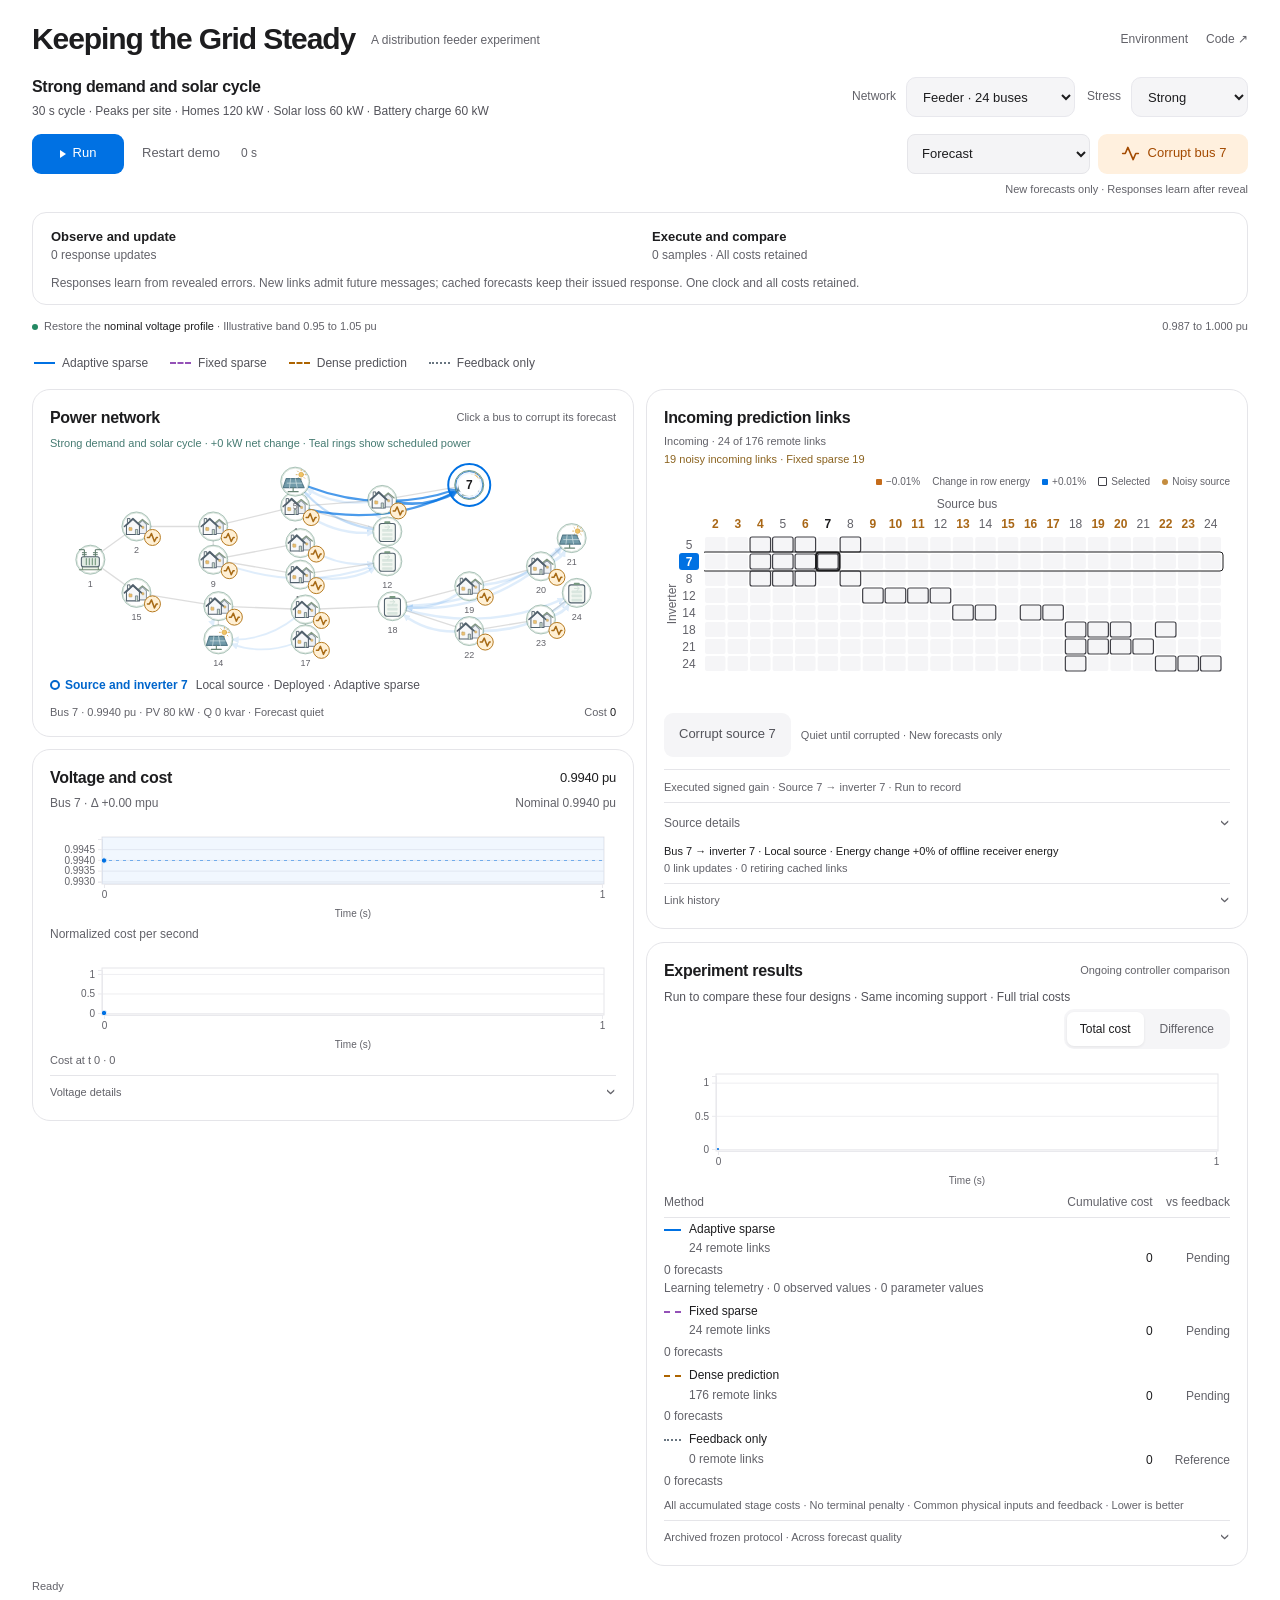
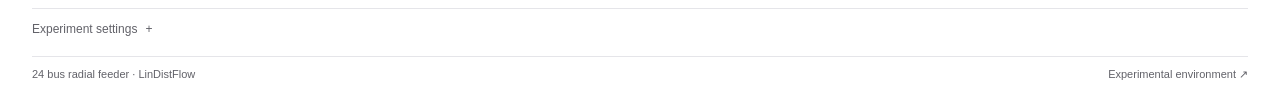
==== commit be881081: "Build validated demo page" ====
--- a/index.html
+++ b/index.html
@@ -543,12 +543,13 @@
 #pr-matrix .matrix-axis { font-size:12px; }
 
 /* Network choice changes the physical model and retains readable geometry. */
+.pr-scenario-controls { display:flex; align-items:center; flex-wrap:wrap; gap:12px; }
 .pr-network-picker { display:flex; align-items:center; gap:10px; flex-shrink:0; color:var(--muted-foreground); font-size:12px; }
 .pr-network-picker select { min-height:40px; border:1px solid #e8e8ed; border-radius:10px; background:#f5f5f7; color:var(--foreground); padding:8px 30px 8px 12px; font:inherit; font-size:13px; cursor:pointer; }
 .pr-network-scroll,.pr-matrix-scroll { min-width:0; }
 [data-network="feeder47"] .pr-network-scroll,[data-network="feeder47"] .pr-matrix-scroll { overflow-x:auto; overscroll-behavior-x:contain; scrollbar-width:thin; padding-bottom:8px; }
 [data-network="feeder47"] .pr-network-scroll:focus-visible,[data-network="feeder47"] .pr-matrix-scroll:focus-visible { outline:2px solid var(--primary); outline-offset:3px; border-radius:4px; }
-@media(max-width:650px) { .pr-network-picker { width:100%; justify-content:space-between; } .pr-network-picker select { flex:1; max-width:240px; min-height:44px; } }
+@media(max-width:650px) { .pr-scenario-controls { width:100%; gap:8px; } .pr-network-picker { width:100%; justify-content:space-between; } .pr-network-picker select { flex:1; max-width:240px; min-height:44px; } }
 [data-network="feeder47"] .pr-chart .matrix-columns text,[data-network="feeder47"] .pr-chart .matrix-rows text { font-size:12px; }
 
 .pr-scroll-hint { margin:4px 0 8px; color:var(--muted-foreground); font-size:11px; text-align:right; }
@@ -700,7 +701,10 @@
 <main id="power-response-demo">
   <div class="pr-scenario-heading">
     <div><strong id="pr-scenario-name">Forecasted demand</strong><p id="pr-scenario-description" class="pr-caption">Forecast settings · β 4 · 8 quiet / 15 noisy</p></div>
-    <label class="pr-network-picker" for="pr-network-scenario"><span>Network</span><select id="pr-network-scenario" aria-label="Network scenario" title="Changing network starts a fresh learning and comparison trial"><option value="toy8">Toy · 8 buses</option><option value="feeder24" selected>Feeder · 24 buses</option><option value="feeder47">Larger · 47 buses</option></select></label>
+    <div class="pr-scenario-controls">
+      <label class="pr-network-picker" for="pr-network-scenario"><span>Network</span><select id="pr-network-scenario" aria-label="Network scenario" title="Changing network starts a fresh trial"><option value="toy8">Toy · 8 buses</option><option value="feeder24" selected>Feeder · 24 buses</option><option value="feeder47">Larger · 47 buses</option></select></label>
+      <label class="pr-network-picker" for="pr-stress-profile"><span>Stress</span><select id="pr-stress-profile" aria-label="Stress profile" title="Changing stress starts a fresh trial"><option value="standard">Standard</option><option value="strong-v1" selected>Strong</option></select></label>
+    </div>
   </div>
   <div class="pr-controlbar" aria-label="Simulation controls">
     <div class="pr-toolbar">
@@ -909,7 +913,7 @@
     </div>
     <div class="pr-settings-group pr-attack-settings" aria-label="Power attack settings">
       <label class="pr-setting-control" for="pr-attack-mode">Power attack <select id="pr-attack-mode" aria-label="Attack mode"><option value="continuous" selected>Continuous</option><option value="pulse">Pulse</option></select></label>
-      <label class="pr-setting-control" for="pr-strength">Per pulse <select id="pr-strength" aria-label="Pulse strength" title="Requested power per pulse. Applied power respects equipment limits"><option value="50">50 kW</option><option value="100" selected>100 kW</option><option value="150">150 kW</option></select></label>
+      <label class="pr-setting-control" for="pr-strength">Per pulse <select id="pr-strength" aria-label="Pulse strength" title="Requested power per pulse. Applied power respects equipment limits"><option value="50">50 kW</option><option value="100">100 kW</option><option value="150" selected>150 kW</option></select></label>
     </div>
   <div class="pr-experiment-bar" aria-label="Experiment selection">
     <label class="pr-experiment-choice" for="pr-experiment">Experiment <select id="pr-experiment" aria-label="Experiment"><option value="communication" selected>Communication topology</option><option value="prediction">Prediction adaptation</option></select></label>
@@ -1846,8 +1850,21 @@
     homeAmplitudeKw:35,solarLossMaxKw:30,batteryAmplitudeKw:15,maxScheduledKw:35,
     phaseRule:network.id==='feeder47'?'2 pi times original branch bus modulo 6 divided by 6':'2 pi times bus modulo 6 divided by 6',previewSamples:PREVIEW,leadSteps:PREVIEW-1,
     noisySources:BUS_PROFILES.filter(profile=>profile.role==='Homes').map(profile=>profile.bus)};
-  function scheduledPower(bus,t){
+  const STRONG_DEMAND={...FORECASTED_DEMAND,label:'Strong demand and solar cycle',periodSeconds:30,
+    homeAmplitudeKw:120,solarLossMaxKw:60,batteryAmplitudeKw:60,maxScheduledKw:120,
+    riseSeconds:2,holdSeconds:4,fallSeconds:2,
+    phaseRule:'First radial branch starts at 0 seconds, second at 4 seconds. The larger feeder repeats these delays.',
+    forecastFaultScale:2,profile:'strong-v1'};
+  function scheduledPower(bus,t,stressProfile='standard'){
     const profile=BUS_PROFILES[bus-1],phaseBus=network.id==='feeder47'&&bus>24?bus-23:bus,phase=2*Math.PI*(phaseBus%6)/6;
+    if(stressProfile==='strong-v1'){
+      // A declared forecastable aggregate demand excursion. Its value is shared
+      // by all controllers and never depends on learned support or trial cost.
+      const delay=phaseBus>=13?4:0,phaseTime=Math.max(0,t-delay)%30;
+      const envelope=phaseTime<2?(1-Math.cos(Math.PI*phaseTime/2))/2
+        :phaseTime<6?1:phaseTime<8?(1+Math.cos(Math.PI*(phaseTime-6)/2))/2:0;
+      return (profile.role==='Homes' ? .120 : profile.role==='Solar'||profile.role==='Battery' ? .060 : 0)*envelope;
+    }
     if(profile.role==='Solar')return .030*(1-Math.cos(2*Math.PI*t/60))/2;
     if(profile.role==='Battery')return .015*Math.sin(2*Math.PI*t/60+phase);
     if(profile.role==='Homes')return .035*Math.sin(2*Math.PI*t/60+phase);
@@ -2156,10 +2173,13 @@
       if(!preset)throw new RangeError('Forecast preset must be reliable, uniform, or mixed');
       const powerScenario=options.powerScenario || 'reference';
       if(!['reference','solar-outage','forecasted-demand'].includes(powerScenario))throw new RangeError('Unknown power scenario');
+      if(options.stressProfile!==undefined&&!['standard','strong-v1'].includes(options.stressProfile))throw new RangeError('Unknown stress profile');
       this.preset=preset;
       this.initialOptions={networkId:network.id,experiment,beta,powerScenario,seed:options.seed===undefined?20261013:options.seed,
         horizon:ongoing?null:options.horizon===undefined?480:options.horizon,preset:id,
         faultBuses:options.faultBuses===undefined?(powerScenario==='forecasted-demand'&&id==='mixed'?FORECASTED_DEMAND.noisySources:preset.faultBuses).slice():options.faultBuses.slice()};
+      // Absent settings retain the exact archived environment and replay shape.
+      if(options.stressProfile==='strong-v1')this.initialOptions.stressProfile=options.stressProfile;
       if(!ongoing&&(!Number.isInteger(this.initialOptions.horizon)||this.initialOptions.horizon<1))throw new Error('Invalid horizon');
       if(ongoing)this.initialOptions.protocol=options.protocol;
       this.phase=ongoing?'ongoing':'discovery';this.discoveryRecord=null;this.deployedSupport=null;this.reset();
@@ -2237,7 +2257,7 @@
       while(this.forecasts.length<this.t+PREVIEW){
         const s=this.forecasts.length,rho=.72,innovation=Math.sqrt(1-rho*rho);
         this.latent=this.latent.map(v=>rho*v+innovation*this.random.normal());
-        const scheduled=this.options.powerScenario==='forecasted-demand'?Array.from({length:N},(_,i)=>scheduledPower(i+1,s)):null;
+        const scheduled=this.options.powerScenario==='forecasted-demand'?Array.from({length:N},(_,i)=>scheduledPower(i+1,s,this.options.stressProfile)):null;
         const randomBase=Array.from({length:N},(_,i)=>i===0?0:AMPLITUDE*(.35*this.latent[0]+.65*this.latent[i+1]));
         const base=randomBase.map((value,i)=>i===0?0:boundedPowerDeviation(i+1,scheduled?scheduled[i]+value:value));
         const previous=s?this.forecasts[s-1].base:Array(N).fill(0);
@@ -2245,9 +2265,9 @@
         const forecast=baseW.map((v,i)=>{
           const faulty=this.faults.has(i+1),noise=this.random.normal();
           const scale=model.forecastForcingScales[i];
-          if(this.options.experiment==='communication')return i===0?0:v+scale*this.options.beta*(faulty?4:.05)*noise;
+          if(this.options.experiment==='communication')return i===0?0:v+scale*this.options.beta*(faulty?(this.options.stressProfile==='strong-v1'?8:4):.05)*noise;
           return i===0?0:(faulty?this.preset.faultyGain:this.preset.gain)*v
-            +scale*(faulty?this.preset.faultyNoise:this.preset.noise)*noise;
+            +scale*(faulty?this.preset.faultyNoise*(this.options.stressProfile==='strong-v1'?2:1):this.preset.noise)*noise;
         });
         const scheduledMetadata=scheduled?{scheduledPowerKw:scheduled.map(value=>value*POWER_BASE_KW),
           scheduledAppliedKw:base.map((value,i)=>(value-boundedPowerDeviation(i+1,randomBase[i]))*POWER_BASE_KW)}:{};
@@ -2397,7 +2417,7 @@
       this.lastScenarioApplications=issued.scheduledPowerKw
         ?issued.scheduledPowerKw.flatMap((requestedKw,i)=>i>0?[{bus:i+1,requestedKw,appliedKw:issued.scheduledAppliedKw[i],forecasted:true,role:BUS_PROFILES[i].role}]:[])
         :scenarioRequest.flatMap((requestedKw,i)=>requestedKw>0?[{bus:i+1,requestedKw,appliedKw:(scenarioBase[i]-background[i])*1000}]:[]);
-      if(this.options.powerScenario==='forecasted-demand'&&time%FORECASTED_DEMAND.periodSeconds===0)
+      if(this.options.powerScenario==='forecasted-demand'&&time%(this.options.stressProfile==='strong-v1'?STRONG_DEMAND:FORECASTED_DEMAND).periodSeconds===0)
         this.eventLog.push(deepFreeze({t:time,type:'scenario',kind:'demand',forecasted:true,message:'Scheduled demand and solar cycle'}));
       if((this.phase==='deployment'||this.ongoing)&&this.options.powerScenario==='solar-outage'&&(time===30||time===50))
         this.eventLog.push(deepFreeze({t:time,type:'scenario',action:time===30?'start':'restore',buses:SOLAR_BUSES.slice(),message:time===30?'Solar outage begins':'Solar generation restored'}));
@@ -2562,7 +2582,8 @@
         const x=this.states[key].slice(1).map((v,i)=>v-model.baseDrop[i+1]),px=matvec(model.P,x);return[key,x.reduce((sum,v,i)=>sum+v*px[i],0)];}));
       const scheduled=this.options.powerScenario==='forecasted-demand';
       const sumScheduled=role=>this.lastScenarioApplications.filter(item=>!role||item.role===role).reduce((sum,item)=>sum+item.appliedKw,0);
-      const scenario=scheduled?{...FORECASTED_DEMAND,forecasted:true,phaseLabel:'Demand and solar cycle',
+      const strong=this.options.stressProfile==='strong-v1';
+      const scenario=scheduled?{...(strong?STRONG_DEMAND:FORECASTED_DEMAND),forecasted:true,phaseLabel:strong?'Strong demand and solar cycle':'Demand and solar cycle',
         action:this.lastSample?.t ?? null,active:this.t>0,
         requestedKw:this.lastScenarioApplications.reduce((sum,item)=>sum+item.requestedKw,0),appliedKw:sumScheduled(),
         demandChangeKw:sumScheduled('Homes'),solarLossKw:sumScheduled('Solar'),batteryChangeKw:sumScheduled('Battery'),
@@ -2584,6 +2605,7 @@
         ...Object.fromEntries(Object.entries(this.power).map(([key,value])=>[key,value.slice()])),powerDeviation:this.powerDeviation.slice(),
         edgeData:model.edgeData.map((edge,i)=>({...edge,pKw:flows.online[i].pKw,qKvar:Object.fromEntries(CONTROLLERS.map(key=>[key,flows[key][i].qKvar]))})),
         powerScenario:this.options.powerScenario,scenario,
+        ...(strong?{stressProfile:'strong-v1',forecastFaultScale:2}:{}),
         ...(scheduled?{scheduledPowerKw:this.lastSample?.scheduledPowerKw.slice() || Array(N).fill(0)}:{}),
         lastScenarioApplications:this.lastScenarioApplications.map(p=>({...p})),lastPulseApplications:this.lastPulseApplications.map(p=>({...p})),costStates:Object.fromEntries(CONTROLLERS.map(key=>[key,this.costStates[key].slice()])),
         learning:{...this.learning},calibration:{...this.calibration,matrix:copy(this.calibration.matrix)},predictionDiagnostics:this.predictionDiagnostics,lastPreview:this.lastPreview.slice(),
@@ -2649,7 +2671,7 @@
   return{Simulation,replayContinuous,model,voltageMetrics,constants:deepFreeze({networkId:network.id,networkLabel:network.label,N,M,edges:EDGES,edgeData:model.edgeData,inverterBuses:INVERTER_BUSES,
     amplitude:AMPLITUDE,ridge:RIDGE,rawRidge:RAW_RIDGE,remoteBudget:REMOTE_BUDGET,preview:PREVIEW,window:WINDOW,warmup:WARMUP,
     busProfiles:BUS_PROFILES,controllers:CONTROLLERS,forecastPresets:FORECAST_PRESETS,communicationBetas:COMMUNICATION_BETAS,
-    communicationStressBetas:COMMUNICATION_STRESS_BETAS,forecastedDemand:FORECASTED_DEMAND,tolerance:TOLERANCE,horizon:480,
+    communicationStressBetas:COMMUNICATION_STRESS_BETAS,forecastedDemand:FORECASTED_DEMAND,strongDemand:STRONG_DEMAND,tolerance:TOLERANCE,horizon:480,
     pulseDefault:PULSE_DEFAULT,pulseMin:PULSE_MIN,pulseMax:PULSE_MAX,pulseUnits:'kW',powerBaseKw:POWER_BASE_KW,
     baseKv:BASE_KV,baseMva:BASE_MVA,sampleSeconds:SAMPLE_SECONDS,tauSeconds:TAU_SECONDS,inverterKvar:70}),
     math:{zeros,eye,transpose,multiply,matvec,combine,frobenius,normInf,solveSPD,getDesign,Response,calibratedScores,
@@ -2980,6 +3002,8 @@
   // Fresh trials execute continuous causal response adaptation. Actual v13 saves
   // retain their archived protocol until an explicit new protocol handoff.
   const initialSaved=window.openai?.widgetState?.privateContent;
+  const savedTrialOptions=data=>data?.version>=14?data.continuousRecord?.options:data?.phase==='deployment'&&data.discoveryRecord?data.discoveryRecord.options:data?.initialOptions;
+  if([13,14,15].includes(initialSaved?.version))$('stress-profile').value=savedTrialOptions(initialSaved)?.stressProfile==='strong-v1'?'strong-v1':'standard';
   let trialProtocol=initialSaved?.version===13?null:initialSaved?.version===14?'continuous-phi-v1':'adaptive-phi-v2';
   const ongoingProtocol=value=>value==='continuous-phi-v1'||value==='adaptive-phi-v2';
   const ongoing=()=>ongoingProtocol(snapshot.protocol);
@@ -2991,6 +3015,7 @@
     const experiment=ongoingProtocol(trialProtocol)?'communication':$('experiment').value==='prediction'?'prediction':'communication';
     const beta=Number($('noise').value);
     return {networkId:PowerDemo.constants.networkId,experiment,powerScenario:$('power-scenario').value || DEFAULT_SCENARIO,beta:communicationNoiseLevels.includes(beta)?beta:1,preset:experiment==='communication'?'mixed':$('preset').value,
+      ...($('stress-profile').value==='strong-v1'?{stressProfile:'strong-v1'}:{}),
       ...(ongoingProtocol(trialProtocol)?{protocol:trialProtocol}:experiment==='communication'?{horizon:180}:{})};
   }
   let simulation = new PowerDemo.Simulation(optionsFromControls());
@@ -3656,7 +3681,7 @@
     if(restored||!data||![13,14,15].includes(data.version)) return;
     if(data.version>=14&&data.continuousRecord?.protocol!==(data.version===15?'adaptive-phi-v2':'continuous-phi-v1'))return;
     trialProtocol=data.version===15?'adaptive-phi-v2':data.version===14?'continuous-phi-v1':null;
-    const savedOptions=data.version>=14?data.continuousRecord.options:data.phase==='deployment'&&data.discoveryRecord?data.discoveryRecord.options:data.initialOptions;
+    const savedOptions=savedTrialOptions(data);
     const networkId=data.networkId || savedOptions?.networkId || 'feeder24';
     if(!networkCatalog.networks.some(network=>network.id===networkId)) {announce('Saved network unavailable · Start a new trial');return;}
     bindNetwork(networkId);
@@ -3669,7 +3694,8 @@
     $('speed').value=['2','4','8','16','32'].includes(data.speed)?data.speed:'16';
     $('attack-mode').value=data.attackMode==='pulse'?'pulse':'continuous';
     $('intervention').value=data.intervention==='forecast'?'forecast':'power';
-    if(['50','100','150'].includes(data.pulseStrength)) $('strength').value=data.pulseStrength;
+    $('strength').value=['50','100','150'].includes(data.pulseStrength)?data.pulseStrength:'100';
+    $('stress-profile').value=savedOptions?.stressProfile==='strong-v1'?'strong-v1':'standard';
     $('all-links').checked=!!data.allLinks;
     $('matrix-view').value=data.matrixView==='change'?'change':'links';
     const preset=['reliable','uniform','mixed'].includes(data.preset)?data.preset:'mixed';
@@ -3701,6 +3727,7 @@
     const initialLinks=simulation.snapshot().recommendations.map(e=>({...e}));
     if(data.version===13) replayRecord({t:data.t,events:data.events});
     snapshot=simulation.snapshot();
+    $('stress-profile').value=snapshot.stressProfile==='strong-v1'?'strong-v1':'standard';
     $('preset').value=snapshot.preset; $('experiment').value=snapshot.experiment; $('noise').value=String(snapshot.beta);
     $('view').value=data.view==='learning'?'learning':'cost';
     $('cost-metric').value=data.costMetric==='gap'?'gap':'total';
@@ -3875,6 +3902,7 @@
     if(comparing) return;
     $('experiment').value='communication';$('power-scenario').value=DEFAULT_SCENARIO;
     $('noise').value='4';$('preset').value='mixed';$('auto-compare').checked=true;
+    $('stress-profile').value='strong-v1';$('strength').value='150';
     startOngoingTrial();toggleRun();
   });
   $('network-scenario').addEventListener('change',()=>{
@@ -3883,6 +3911,11 @@
     bindNetwork($('network-scenario').value);
     startOngoingTrial();
     announce(PowerDemo.constants.networkLabel+' · New ongoing trial · Press Run');
+  });
+  $('stress-profile').addEventListener('change',()=>{
+    if(comparing) return;
+    startOngoingTrial();
+    announce((snapshot.stressProfile==='strong-v1'?'Strong':'Standard')+' stress · New trial · Press Run');
   });
   $('preset').addEventListener('change',startSelectedExperiment);
   $('experiment').addEventListener('change',startSelectedExperiment);
@@ -4243,24 +4276,28 @@
   }
   function renderScenario() {
     const scheduled=snapshot.powerScenario===DEFAULT_SCENARIO,scenario=snapshot.scenario || {};
+    const strong=snapshot.stressProfile==='strong-v1';
     const powers=(snapshot.eventLog || []).filter(event=>event.type==='pulse').length;
     const allNoisy=scheduled && snapshot.beta>0 && Array.from({length:PowerDemo.constants.N-1},(_,i)=>i+2).every(bus=>snapshot.faults.includes(bus));
-    $('scenario-name').textContent=(adaptive()?'':ongoing()?'Saved trial · ':'Archived trial · ')+(scheduled?'Demand and solar cycle':snapshot.powerScenario==='solar-outage'?'Solar outage trial':'Reference trial');
+    $('scenario-name').textContent=(adaptive()?'':ongoing()?'Saved trial · ':'Archived trial · ')+(scheduled?(scenario.phaseLabel || 'Demand and solar cycle'):snapshot.powerScenario==='solar-outage'?'Solar outage trial':'Reference trial');
     const description=$('scenario-description'),settings=forecastSettings();
     const guidance=adaptive()?'Ongoing response and topology learning · One physical clock':ongoing()?'Ongoing trial · No physical reset · Corrections learn from revealed source errors':scheduled?(snapshot.phase==='deployment'?(snapshot.experiment==='communication'?'Fresh comparison · Deployed links and prediction correction stay fixed':'Fresh comparison · Links fixed · Prediction correction adapts')
       :automaticComparison()?'Run to learn the links, then compare four controllers automatically':'Manual comparison enabled in Experiment settings')
       :(restoredTrial?'Restored run · ':'')+'Previous samples and costs retained';
     description.dataset.forecastSettings=String(!!settings);
+    description.dataset.stressProfile=strong?'strong-v1':'standard';
+    description.dataset.forecastFaultScale=String(snapshot.forecastFaultScale || 1);
     for(const key of ['beta','sourceCount','quiet','noisy','noiseEnabled'])description.dataset[key]=settings?String(settings[key]):'';
     description.textContent=settings?(restoredTrial&&!scheduled?'Restored run · ':'')+'Forecast settings · β '+settings.beta+' · '
       +(settings.noiseEnabled?settings.quiet+' quiet / '+settings.noisy+' noisy':'Noise disabled')
       :scheduled?guidance:(restoredTrial?'Restored run · ':'')+'Forecast stress β '+snapshot.beta+' · Previous samples and costs retained';
+    if(strong&&scheduled) description.textContent=scenario.periodSeconds+' s cycle · Peaks per site · Homes '+scenario.homeAmplitudeKw+' kW · Solar loss '+scenario.solarLossMaxKw+' kW · Battery charge '+scenario.batteryAmplitudeKw+' kW';
     description.title=settings?guidance+'. Current configuration for newly issued forecasts, not observed accuracy or bus voltage. Quiet and noisy are synthetic source labels, not inputs to the learner. Already issued messages stay unchanged. Noise disabled does not forecast unannounced power attacks.':guidance;
     description.setAttribute('aria-description',description.title);
     $('new-scenario').hidden=scheduled && !powers && !allNoisy;
     $('new-scenario').disabled=comparing;
     $('new-scenario').textContent='Restore default scenario';
-    $('new-scenario').title='Start a new ongoing demand and solar trial with forecast stress β 4. This explicit new trial clears previous trial costs. Archived replay is preserved until this action.';
+    $('new-scenario').title='Start a new Strong demand and solar trial with forecast stress β 4 and 150 kW manual pulses. This explicit new trial clears previous trial costs. Archived replay is preserved until this action.';
     const status=$('scheduled-power'),applied=Number(scenario.appliedKw)||0;
     status.hidden=!scheduled;
     status.dataset.appliedKw=String(applied);status.dataset.action=String(scenario.action ?? '');
@@ -4289,10 +4326,11 @@
 
     $('noise-control').hidden=!communication; $('noise-caption').hidden=!communication; $('preset-control').hidden=communication;
     const beta=snapshot.beta || 0;
-    const noiseMpu=1000*PowerDemo.model.forecastForcingScales[selectedBus-1]*beta*(snapshot.faults.includes(selectedBus)?4:.05);
-    $('noise-caption').textContent=beta===0?'No forecast noise':'Bus '+selectedBus+' · '+(snapshot.faults.includes(selectedBus)?'Noisy':'Quiet')+' · Noise SD '+d3.format('.3~g')(noiseMpu)+' mpu'+(beta>2?' · Extended stress':'');
-    $('noise-caption').title='Configured additive error in newly issued voltage forcing forecasts, not actual bus voltage. 1 mpu = 0.001 pu. Noisy sources have 80 times the noise SD of quiet sources. β 4, 8 and 16 are additional feeder stress tests outside the reference grid. Changing β starts a fresh trial.';
-    $('network-scenario').disabled=comparing; $('experiment').disabled=comparing||ongoing(); $('noise').disabled=comparing; $('power-scenario').disabled=comparing;
+    const faultScale=snapshot.forecastFaultScale || 1;
+    const noiseMpu=1000*PowerDemo.model.forecastForcingScales[selectedBus-1]*beta*(snapshot.faults.includes(selectedBus)?4*faultScale:.05);
+    $('noise-caption').textContent=beta===0?'No forecast noise':'Bus '+selectedBus+' · '+(snapshot.faults.includes(selectedBus)?'Noisy':'Quiet')+' · Noise SD '+d3.format('.3~g')(noiseMpu)+' mpu'+(faultScale>1?' · Strong stress · Noisy SD ×'+faultScale:beta>2?' · Extended stress':'');
+    $('noise-caption').title='Configured additive error in newly issued voltage forcing forecasts, not actual bus voltage. 1 mpu = 0.001 pu. Noisy sources have '+(80*faultScale)+' times the noise SD of quiet sources. The Strong profile doubles only noisy source error. β 4, 8 and 16 are additional feeder stress tests outside the reference grid. Changing β starts a fresh trial.';
+    $('network-scenario').disabled=comparing; $('stress-profile').disabled=comparing; $('experiment').disabled=comparing||ongoing(); $('noise').disabled=comparing; $('power-scenario').disabled=comparing;
     if($('experiment').parentElement)$('experiment').parentElement.hidden=ongoing();
     const scenario=snapshot.scenario;
     $('scenario-status').hidden=scenario?.id!=='solar-outage';
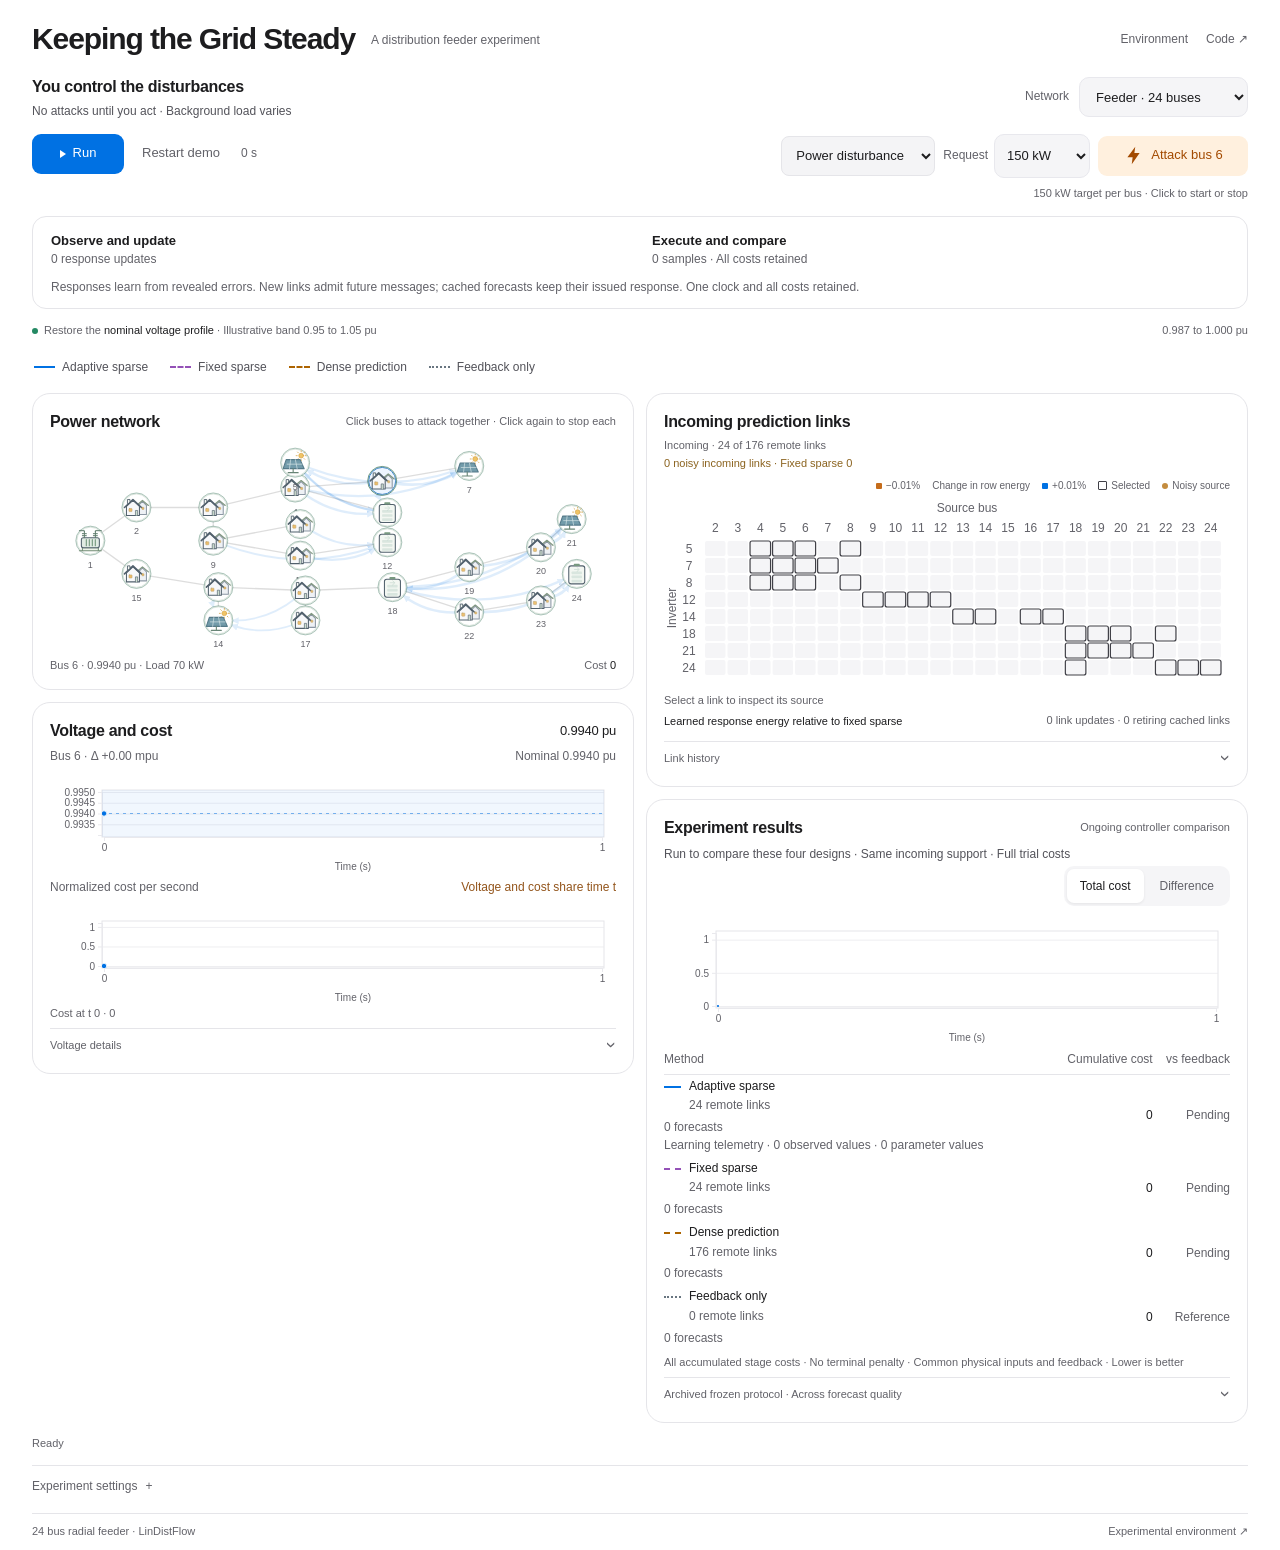
==== commit 7c482361: "Build validated demo page" ====
--- a/index.html
+++ b/index.html
@@ -544,6 +544,10 @@
 
 /* Network choice changes the physical model and retains readable geometry. */
 .pr-scenario-controls { display:flex; align-items:center; flex-wrap:wrap; gap:12px; }
+.pr-power-picker { display:flex; align-items:center; gap:6px; color:var(--muted-foreground); font-size:12px; }
+.pr-power-picker[hidden] { display:none; }
+.pr-power-picker select { min-width:96px; min-height:44px; border:1px solid #e8e8ed; border-radius:10px; background:#f5f5f7; color:var(--foreground); padding:8px; font:inherit; font-size:13px; cursor:pointer; }
+@media(max-width:650px) { .pr-power-picker { flex:0 1 126px; } .pr-actions .pr-power-picker select { width:auto; min-width:80px; } }
 .pr-network-picker { display:flex; align-items:center; gap:10px; flex-shrink:0; color:var(--muted-foreground); font-size:12px; }
 .pr-network-picker select { min-height:40px; border:1px solid #e8e8ed; border-radius:10px; background:#f5f5f7; color:var(--foreground); padding:8px 30px 8px 12px; font:inherit; font-size:13px; cursor:pointer; }
 .pr-network-scroll,.pr-matrix-scroll { min-width:0; }
@@ -700,10 +704,9 @@
 
 <main id="power-response-demo">
   <div class="pr-scenario-heading">
-    <div><strong id="pr-scenario-name">Forecasted demand</strong><p id="pr-scenario-description" class="pr-caption">Forecast settings · β 4 · 8 quiet / 15 noisy</p></div>
+    <div><strong id="pr-scenario-name">You control the disturbances</strong><p id="pr-scenario-description" class="pr-caption">No attacks until you act · Background load varies</p><p id="pr-saved-trial-hint" class="pr-caption" hidden>Saved trial · Restart for manual attacks</p></div>
     <div class="pr-scenario-controls">
       <label class="pr-network-picker" for="pr-network-scenario"><span>Network</span><select id="pr-network-scenario" aria-label="Network scenario" title="Changing network starts a fresh trial"><option value="toy8">Toy · 8 buses</option><option value="feeder24" selected>Feeder · 24 buses</option><option value="feeder47">Larger · 47 buses</option></select></label>
-      <label class="pr-network-picker" for="pr-stress-profile"><span>Stress</span><select id="pr-stress-profile" aria-label="Stress profile" title="Changing stress starts a fresh trial"><option value="standard">Standard</option><option value="strong-v1" selected>Strong</option></select></label>
     </div>
   </div>
   <div class="pr-controlbar" aria-label="Simulation controls">
@@ -714,8 +717,9 @@
       <span id="pr-clock" class="tabular-nums">0 s</span>
     </div>
     <div class="pr-actions">
-      <select id="pr-intervention" aria-label="Bus interaction" title="Choose what clicking a bus changes"><option value="forecast" selected>Forecast</option><option value="power">Unforecast power stress</option></select>
-      <button type="button" class="btn btn-attack" id="pr-pulse" aria-keyshortcuts="D" title="Click for a pulse or hold for one pulse each sample"><svg viewBox="0 0 24 24" width="18" height="18" aria-hidden="true"><path class="pr-forecast-signal" d="M3 12h3l3-7 6 14 3-7h3"/><path class="pr-attack-bolt" d="M14 2 5 14h6l-1 8 9-13h-6z"/><rect class="pr-attack-stop" x="6" y="6" width="12" height="12" rx="2"/></svg><span id="pr-pulse-label">Attack bus 7</span></button>
+      <select id="pr-intervention" aria-label="Bus interaction" title="Choose what clicking a bus changes"><option value="power" selected>Power disturbance</option><option value="forecast">Forecast corruption</option></select>
+      <label id="pr-strength-control" class="pr-power-picker" for="pr-strength"><span>Request</span><select id="pr-strength" aria-label="Pulse strength" title="Requested additional power. Solar and battery equipment limits still apply"><option value="50">50 kW</option><option value="100">100 kW</option><option value="150" selected>150 kW</option></select></label>
+      <button type="button" class="btn btn-attack" id="pr-pulse" aria-keyshortcuts="D" title="Click for a pulse or hold for one pulse each sample"><svg viewBox="0 0 24 24" width="18" height="18" aria-hidden="true"><path class="pr-forecast-signal" d="M3 12h3l3-7 6 14 3-7h3"/><path class="pr-attack-bolt" d="M14 2 5 14h6l-1 8 9-13h-6z"/><rect class="pr-attack-stop" x="6" y="6" width="12" height="12" rx="2"/></svg><span id="pr-pulse-label">Attack bus 6</span></button>
       <button type="button" class="btn btn-stop-attacks" id="pr-stop-attacks" title="Stop requests at every bus. Existing disturbances then decay" hidden>Stop all <span id="pr-attack-count" class="pr-attack-count tabular-nums" aria-live="polite"></span></button>
       <span id="pr-attack-hint" class="pr-attack-hint">Click to start or stop</span>
     </div>
@@ -913,7 +917,6 @@
     </div>
     <div class="pr-settings-group pr-attack-settings" aria-label="Power attack settings">
       <label class="pr-setting-control" for="pr-attack-mode">Power attack <select id="pr-attack-mode" aria-label="Attack mode"><option value="continuous" selected>Continuous</option><option value="pulse">Pulse</option></select></label>
-      <label class="pr-setting-control" for="pr-strength">Per pulse <select id="pr-strength" aria-label="Pulse strength" title="Requested power per pulse. Applied power respects equipment limits"><option value="50">50 kW</option><option value="100">100 kW</option><option value="150" selected>150 kW</option></select></label>
     </div>
   <div class="pr-experiment-bar" aria-label="Experiment selection">
     <label class="pr-experiment-choice" for="pr-experiment">Experiment <select id="pr-experiment" aria-label="Experiment"><option value="communication" selected>Communication topology</option><option value="prediction">Prediction adaptation</option></select></label>
@@ -921,7 +924,8 @@
     <span id="pr-noise-caption" class="pr-caption">Selected source forecast error in mpu</span>
   </div>
     <div class="pr-comparison-controls">
-      <label for="pr-power-scenario">Power scenario <select id="pr-power-scenario" aria-label="Power scenario" title="Changing the scenario starts a fresh discovery trial"><option value="forecasted-demand" selected>Forecasted demand</option><option value="reference">Reference</option><option value="solar-outage">Solar outage · 20 s</option></select></label>
+      <label id="pr-legacy-scenario-control" for="pr-power-scenario">Saved environment <select id="pr-power-scenario" aria-label="Power scenario" title="Archived settings are retained for exact replay"><option value="interactive" selected>User controlled</option><option value="forecasted-demand">Archived demand cycle</option><option value="reference">Archived reference</option><option value="solar-outage">Archived solar outage</option></select></label>
+      <label id="pr-legacy-stress-control" for="pr-stress-profile">Saved stress <select id="pr-stress-profile" aria-label="Stress profile"><option value="standard" selected>Standard</option><option value="strong-v1">Strong</option></select></label>
       <label id="pr-preset-control" for="pr-preset">Forecasts <select id="pr-preset" aria-label="Forecast preset" title="Changing forecasts starts a new discovery trial"><option value="reliable">Reliable forecasts</option><option value="uniform">Uniform noise</option><option value="mixed" selected>Mixed reliability</option></select></label>
       <button type="button" class="btn btn-compare" id="pr-compare" title="Advance 180 samples across discovery and comparison">Advance 180</button>
     </div>
@@ -1820,6 +1824,11 @@
   const BASE_KV=12.47,BASE_MVA=1,POWER_BASE_KW=1000,SAMPLE_SECONDS=1,TAU_SECONDS=2;
   const LAG=Math.exp(-SAMPLE_SECONDS/TAU_SECONDS),Q_LIMIT=.07,S_RATING=.12;
   const PULSE_DEFAULT=100,PULSE_MIN=10,PULSE_MAX=150;
+  // Explicit interactive trials use network sized, user initiated requests.
+  // These limits never modify archived trials or the feeder/controller model.
+  const MANUAL_ATTACKS=network.id==='toy8'
+    ?{strengthsKw:[150,450,900],defaultKw:900,maxKw:900,forecastFaultScale:8}
+    :{strengthsKw:[50,150,300],defaultKw:150,maxKw:300,forecastFaultScale:2};
   const CONTROLLERS=['online','scalar','static','causal'];
   const COMMUNICATION_BETAS=[0,.25,.5,1,2];
   const COMMUNICATION_STRESS_BETAS=[4,8,16];
@@ -2172,14 +2181,17 @@
       const preset=FORECAST_PRESETS.find(p=>p.id===id);
       if(!preset)throw new RangeError('Forecast preset must be reliable, uniform, or mixed');
       const powerScenario=options.powerScenario || 'reference';
-      if(!['reference','solar-outage','forecasted-demand'].includes(powerScenario))throw new RangeError('Unknown power scenario');
+      if(!['reference','solar-outage','forecasted-demand','interactive'].includes(powerScenario))throw new RangeError('Unknown power scenario');
       if(options.stressProfile!==undefined&&!['standard','strong-v1'].includes(options.stressProfile))throw new RangeError('Unknown stress profile');
+      if(options.attackProfile!==undefined&&options.attackProfile!=='manual-v1')throw new RangeError('Unknown attack profile');
+      if(options.attackProfile==='manual-v1'&&powerScenario!=='interactive')throw new RangeError('Manual attacks require the interactive scenario');
       this.preset=preset;
       this.initialOptions={networkId:network.id,experiment,beta,powerScenario,seed:options.seed===undefined?20261013:options.seed,
         horizon:ongoing?null:options.horizon===undefined?480:options.horizon,preset:id,
-        faultBuses:options.faultBuses===undefined?(powerScenario==='forecasted-demand'&&id==='mixed'?FORECASTED_DEMAND.noisySources:preset.faultBuses).slice():options.faultBuses.slice()};
+        faultBuses:options.faultBuses===undefined?(powerScenario==='interactive'?[]:powerScenario==='forecasted-demand'&&id==='mixed'?FORECASTED_DEMAND.noisySources:preset.faultBuses).slice():options.faultBuses.slice()};
       // Absent settings retain the exact archived environment and replay shape.
       if(options.stressProfile==='strong-v1')this.initialOptions.stressProfile=options.stressProfile;
+      if(options.attackProfile==='manual-v1')this.initialOptions.attackProfile=options.attackProfile;
       if(!ongoing&&(!Number.isInteger(this.initialOptions.horizon)||this.initialOptions.horizon<1))throw new Error('Invalid horizon');
       if(ongoing)this.initialOptions.protocol=options.protocol;
       this.phase=ongoing?'ongoing':'discovery';this.discoveryRecord=null;this.deployedSupport=null;this.reset();
@@ -2231,9 +2243,10 @@
       this.segments.push({start,end:start+length,length,dense,designs,offlineScores,fixed});
     }
     checkBus(bus){if(!Number.isInteger(bus)||bus<1||bus>N)throw new Error('Bus must be an integer from 1 through '+N);return bus;}
-    queuePulse(bus,strength=PULSE_DEFAULT,protocol=null){
+    queuePulse(bus,strength=this.options.attackProfile==='manual-v1'?MANUAL_ATTACKS.defaultKw:PULSE_DEFAULT,protocol=null){
       this.checkBus(bus);
-      if(!Number.isFinite(strength)||strength<PULSE_MIN||strength>PULSE_MAX)throw new RangeError('Pulse strength must be from 10 through 150 kW');
+      const maxKw=this.options.attackProfile==='manual-v1'?MANUAL_ATTACKS.maxKw:PULSE_MAX;
+      if(!Number.isFinite(strength)||strength<PULSE_MIN||strength>maxKw)throw new RangeError('Pulse strength must be from 10 through '+maxKw+' kW');
       if(bus===1)return false;if(this.mode==='completed')this.extend();if(this.mode!=='running')return false;
       if(protocol!==null&&protocol!=='held-target-v1')throw new RangeError('Unknown power request protocol');
       // Refresh only this bus's continuous component. Explicit and legacy pulses
@@ -2265,9 +2278,10 @@
         const forecast=baseW.map((v,i)=>{
           const faulty=this.faults.has(i+1),noise=this.random.normal();
           const scale=model.forecastForcingScales[i];
-          if(this.options.experiment==='communication')return i===0?0:v+scale*this.options.beta*(faulty?(this.options.stressProfile==='strong-v1'?8:4):.05)*noise;
+          const faultScale=this.options.attackProfile==='manual-v1'?MANUAL_ATTACKS.forecastFaultScale:this.options.stressProfile==='strong-v1'?2:1;
+          if(this.options.experiment==='communication')return i===0?0:v+scale*this.options.beta*(faulty?4*faultScale:.05)*noise;
           return i===0?0:(faulty?this.preset.faultyGain:this.preset.gain)*v
-            +scale*(faulty?this.preset.faultyNoise*(this.options.stressProfile==='strong-v1'?2:1):this.preset.noise)*noise;
+            +scale*(faulty?this.preset.faultyNoise*faultScale:this.preset.noise)*noise;
         });
         const scheduledMetadata=scheduled?{scheduledPowerKw:scheduled.map(value=>value*POWER_BASE_KW),
           scheduledAppliedKw:base.map((value,i)=>(value-boundedPowerDeviation(i+1,randomBase[i]))*POWER_BASE_KW)}:{};
@@ -2422,7 +2436,8 @@
       if((this.phase==='deployment'||this.ongoing)&&this.options.powerScenario==='solar-outage'&&(time===30||time===50))
         this.eventLog.push(deepFreeze({t:time,type:'scenario',action:time===30?'start':'restore',buses:SOLAR_BUSES.slice(),message:time===30?'Solar outage begins':'Solar generation restored'}));
       for(const event of this.pulses){event.requestedKw=event.strength*Math.exp(-event.age/event.decay);requested[event.bus-1]+=event.requestedKw;}
-      const nextPower=scenarioBase.map((v,i)=>boundedPowerDeviation(i+1,v+requested[i]/1000));
+      const nextPower=scenarioBase.map((v,i)=>boundedPowerDeviation(i+1,v+
+        (this.options.attackProfile==='manual-v1'?Math.min(requested[i],MANUAL_ATTACKS.maxKw):requested[i])/1000));
       const pulse=nextPower.map((v,i)=>(v-scenarioBase[i])*1000);this.lastPulseApplications=[];
       for(let i=1;i<N;i++)if(requested[i]>0)this.lastPulseApplications.push({bus:i+1,requestedKw:requested[i],
         appliedKw:pulse[i],capped:pulse[i]<requested[i]-1e-9,eventName:BUS_PROFILES[i].eventName});
@@ -2588,6 +2603,7 @@
         requestedKw:this.lastScenarioApplications.reduce((sum,item)=>sum+item.requestedKw,0),appliedKw:sumScheduled(),
         demandChangeKw:sumScheduled('Homes'),solarLossKw:sumScheduled('Solar'),batteryChangeKw:sumScheduled('Battery'),
         absoluteAppliedKw:this.lastScenarioApplications.reduce((sum,item)=>sum+Math.abs(item.appliedKw),0)}
+        :this.options.powerScenario==='interactive'?{id:'interactive',label:'User controlled attacks',forecasted:false,active:false,requestedKw:0,appliedKw:0}
         :{id:this.options.powerScenario,start:30,end:50,active:(this.phase==='deployment'||this.ongoing)&&this.t>30&&this.t<=50,requestedKw:this.lastScenarioApplications.reduce((sum,p)=>sum+p.requestedKw,0),appliedKw:this.lastScenarioApplications.reduce((sum,p)=>sum+p.appliedKw,0)};
       return{networkId:network.id,networkLabel:network.label,t:this.t,costTime:this.lastSample?this.lastSample.t:null,stateTime:this.t,horizon:this.options.horizon,
         initialOptions:{...this.initialOptions,faultBuses:this.initialOptions.faultBuses.slice()},
@@ -2606,6 +2622,11 @@
         edgeData:model.edgeData.map((edge,i)=>({...edge,pKw:flows.online[i].pKw,qKvar:Object.fromEntries(CONTROLLERS.map(key=>[key,flows[key][i].qKvar]))})),
         powerScenario:this.options.powerScenario,scenario,
         ...(strong?{stressProfile:'strong-v1',forecastFaultScale:2}:{}),
+        ...(this.options.attackProfile==='manual-v1'?{attackProfile:'manual-v1',forecastFaultScale:MANUAL_ATTACKS.forecastFaultScale,
+          attackSettings:{...MANUAL_ATTACKS,strengthsKw:MANUAL_ATTACKS.strengthsKw.slice(),minKw:PULSE_MIN,
+            forecastNoiseCoefficient:4*MANUAL_ATTACKS.forecastFaultScale,
+            forecastStdPu:model.forecastForcingScales.map(scale=>scale*(this.options.experiment==='communication'
+              ?this.options.beta*4:this.preset.faultyNoise)*MANUAL_ATTACKS.forecastFaultScale)}}:{}),
         ...(scheduled?{scheduledPowerKw:this.lastSample?.scheduledPowerKw.slice() || Array(N).fill(0)}:{}),
         lastScenarioApplications:this.lastScenarioApplications.map(p=>({...p})),lastPulseApplications:this.lastPulseApplications.map(p=>({...p})),costStates:Object.fromEntries(CONTROLLERS.map(key=>[key,this.costStates[key].slice()])),
         learning:{...this.learning},calibration:{...this.calibration,matrix:copy(this.calibration.matrix)},predictionDiagnostics:this.predictionDiagnostics,lastPreview:this.lastPreview.slice(),
@@ -2998,6 +3019,7 @@
   const networkCatalog = window.PowerDemo;
   let PowerDemo = networkCatalog;
   const DEFAULT_SCENARIO='forecasted-demand';
+  const MANUAL_SCENARIO='interactive';
   const COMPARISON_SAMPLES=180;
   // Fresh trials execute continuous causal response adaptation. Actual v13 saves
   // retain their archived protocol until an explicit new protocol handoff.
@@ -3015,7 +3037,7 @@
     const experiment=ongoingProtocol(trialProtocol)?'communication':$('experiment').value==='prediction'?'prediction':'communication';
     const beta=Number($('noise').value);
     return {networkId:PowerDemo.constants.networkId,experiment,powerScenario:$('power-scenario').value || DEFAULT_SCENARIO,beta:communicationNoiseLevels.includes(beta)?beta:1,preset:experiment==='communication'?'mixed':$('preset').value,
-      ...($('stress-profile').value==='strong-v1'?{stressProfile:'strong-v1'}:{}),
+      ...($('power-scenario').value===MANUAL_SCENARIO?{attackProfile:'manual-v1'}:$('stress-profile').value==='strong-v1'?{stressProfile:'strong-v1'}:{}),
       ...(ongoingProtocol(trialProtocol)?{protocol:trialProtocol}:experiment==='communication'?{horizon:180}:{})};
   }
   let simulation = new PowerDemo.Simulation(optionsFromControls());
@@ -3081,7 +3103,7 @@
     const support=snapshot.deployedSupport;
     return !!support && JSON.stringify(support.learned)===JSON.stringify(support.fixed);
   }
-  let selectedBus = 7;
+  let selectedBus = initialSaved ? 7 : 6;
   let playing = false;
   let comparing = false;
   let timer = null;
@@ -3096,7 +3118,19 @@
   const activeAttacks = () => [...continuousAttacks.values(), ...(heldAttack ? [heldAttack] : [])];
   const attackAt = bus => continuousAttacks.get(bus) || (heldAttack?.bus===bus ? heldAttack : null);
   let snapshot = simulation.snapshot();
-  $('intervention').value=snapshot.experiment==='communication'?'forecast':'power';
+  const manualTrial=()=>snapshot.attackProfile==='manual-v1';
+  function configureStrength(value=null) {
+    const settings=snapshot.attackSettings;
+    const choices=settings?.strengthsKw || [50,100,150];
+    const fallback=settings?.defaultKw || 100;
+    $('strength').replaceChildren();
+    for(const strength of choices) {
+      const option=document.createElement('option');option.value=String(strength);option.textContent=strength+' kW';$('strength').append(option);
+    }
+    $('strength').value=String(value!==null&&choices.includes(Number(value))?Number(value):fallback);
+  }
+  configureStrength(initialSaved?$('strength').value:null);
+  $('intervention').value=manualTrial()?'power':snapshot.experiment==='communication'?'forecast':'power';
   const topology = new TopologyTimeline(snapshot);
   let historyIndex = null;
   let visualTopologyEvent = null;
@@ -3162,7 +3196,7 @@
   function appliedPulseLabel(bus) {
     const power=appliedPulse(bus);
     if(!power) return 'Pulse active';
-    return disturbanceName(bus)+' '+Math.round(power.applied)+' kW applied'+(power.capped?' · Equipment limit':'');
+    return disturbanceName(bus)+' '+Math.round(power.applied)+' kW applied'+(power.capped?(manualTrial()&&busRole(bus)==='Homes'?' · Attack limit':' · Equipment limit'):'');
   }
   function disturbanceName(bus) { return busRole(bus)==='Solar' ? 'PV loss' : busRole(bus)==='Battery' ? 'Charging surge' : 'Load surge'; }
   const feederPositions = [
@@ -3694,7 +3728,6 @@
     $('speed').value=['2','4','8','16','32'].includes(data.speed)?data.speed:'16';
     $('attack-mode').value=data.attackMode==='pulse'?'pulse':'continuous';
     $('intervention').value=data.intervention==='forecast'?'forecast':'power';
-    $('strength').value=['50','100','150'].includes(data.pulseStrength)?data.pulseStrength:'100';
     $('stress-profile').value=savedOptions?.stressProfile==='strong-v1'?'strong-v1':'standard';
     $('all-links').checked=!!data.allLinks;
     $('matrix-view').value=data.matrixView==='change'?'change':'links';
@@ -3702,7 +3735,7 @@
     $('experiment').value=savedOptions?.experiment==='prediction'?'prediction':'communication';
     $('noise').value=String(communicationNoiseLevels.includes(savedOptions?.beta)?savedOptions.beta:1);
     $('preset').value=preset;
-    $('power-scenario').value=['reference','solar-outage',DEFAULT_SCENARIO].includes(savedOptions?.powerScenario)?savedOptions.powerScenario:'reference';
+    $('power-scenario').value=['reference','solar-outage',DEFAULT_SCENARIO,MANUAL_SCENARIO].includes(savedOptions?.powerScenario)?savedOptions.powerScenario:'reference';
     if(data.version>=14) {
       simulation=PowerDemo.replayContinuous(data.continuousRecord);
       topology.reset(simulation.snapshot());
@@ -3727,6 +3760,7 @@
     const initialLinks=simulation.snapshot().recommendations.map(e=>({...e}));
     if(data.version===13) replayRecord({t:data.t,events:data.events});
     snapshot=simulation.snapshot();
+    configureStrength(data.pulseStrength || '100');
     $('stress-profile').value=snapshot.stressProfile==='strong-v1'?'strong-v1':'standard';
     $('preset').value=snapshot.preset; $('experiment').value=snapshot.experiment; $('noise').value=String(snapshot.beta);
     $('view').value=data.view==='learning'?'learning':'cost';
@@ -3737,7 +3771,7 @@
     else matrixReference={t:0,recommendations:initialLinks,edges:new Set(initialLinks.map(recommendationKey))};
     const restoredPulse=journal.filter(item=>item.type==='pulse').at(-1);
     if(restoredPulse) lastPulse={...restoredPulse,before:snapshot.history.find(item=>(item.costTime ?? item.t-1)===restoredPulse.t-1)?.stage.online || 0};
-    announce('Trial restored · Press Run');
+    announce(manualTrial()?'Trial restored · Press Run':'Saved trial restored · Restart for manual attacks');
   }
 
   function releaseHeldAttack() {
@@ -3887,7 +3921,9 @@
   });
   function startSelectedExperiment() {
     stop(); simulation=new PowerDemo.Simulation(optionsFromControls());
-    resetExperiment(); $('intervention').value=snapshot.experiment==='communication'?'forecast':'power';
+    const strength=$('strength').value;
+    resetExperiment(); configureStrength(strength);
+    $('intervention').value=manualTrial()?'power':snapshot.experiment==='communication'?'forecast':'power';
     if(ongoing()) {inspectedSource=hasInverter(selectedBus)?selectedBus:null;$('matrix-view').value='change';}
     visible.clear();series.forEach(item=>visible.add(item.key));
     announce(adaptive()?'Ongoing response and link learning · New trial':ongoing()?'Ongoing causal learning · New trial':(snapshot.experiment==='communication'?'Communication topology':snapshot.presetLabel)+' · New learning trial'); render(); save();
@@ -3898,18 +3934,21 @@
     trialProtocol='adaptive-phi-v2';$('experiment').value='communication';
     startSelectedExperiment();
   }
+  function startManualTrial() {
+    $('experiment').value='communication';$('power-scenario').value=MANUAL_SCENARIO;
+    $('stress-profile').value='standard';$('preset').value='reliable';$('noise').value='4';
+    selectedBus=6;$('bus').value='6';inspectedSource=null;
+    startOngoingTrial();configureStrength();render();save();
+  }
   $('new-scenario').addEventListener('click',()=>{
     if(comparing) return;
-    $('experiment').value='communication';$('power-scenario').value=DEFAULT_SCENARIO;
-    $('noise').value='4';$('preset').value='mixed';$('auto-compare').checked=true;
-    $('stress-profile').value='strong-v1';$('strength').value='150';
-    startOngoingTrial();toggleRun();
+    $('noise').value='4';startManualTrial();
   });
   $('network-scenario').addEventListener('change',()=>{
     if(comparing) return;
-    stop();selectedBus=7;inspectedSource=null;
+    stop();selectedBus=6;inspectedSource=null;
     bindNetwork($('network-scenario').value);
-    startOngoingTrial();
+    startManualTrial();
     announce(PowerDemo.constants.networkLabel+' · New ongoing trial · Press Run');
   });
   $('stress-profile').addEventListener('change',()=>{
@@ -3920,7 +3959,10 @@
   $('preset').addEventListener('change',startSelectedExperiment);
   $('experiment').addEventListener('change',startSelectedExperiment);
   $('noise').addEventListener('change',startSelectedExperiment);
-  $('power-scenario').addEventListener('change',startSelectedExperiment);
+  $('power-scenario').addEventListener('change',()=>{
+    if($('power-scenario').value===MANUAL_SCENARIO)startManualTrial();
+    else startSelectedExperiment();
+  });
   $('compare').addEventListener('click', async () => {
     if (comparing) return;
     stop(true); resumePlant(); comparing=true; $('view').value='cost';
@@ -3948,7 +3990,7 @@
     if(comparing) return;
     // Restart is one complete new trial under the selected settings.
     // The optional link rebuild in settings preserves edited source reliability.
-    startOngoingTrial();
+    startManualTrial();
     announce('Ready · Ongoing learning · Press Run'); render(); save();
   });
   $('speed').addEventListener('change', () => { if (playing) { clearTimeout(timer); nextTickAt=0; schedule(); } save(); });
@@ -4278,7 +4320,7 @@
     const scheduled=snapshot.powerScenario===DEFAULT_SCENARIO,scenario=snapshot.scenario || {};
     const strong=snapshot.stressProfile==='strong-v1';
     const powers=(snapshot.eventLog || []).filter(event=>event.type==='pulse').length;
-    const allNoisy=scheduled && snapshot.beta>0 && Array.from({length:PowerDemo.constants.N-1},(_,i)=>i+2).every(bus=>snapshot.faults.includes(bus));
+    const allNoisy=(scheduled||manualTrial()) && snapshot.beta>0 && Array.from({length:PowerDemo.constants.N-1},(_,i)=>i+2).every(bus=>snapshot.faults.includes(bus));
     $('scenario-name').textContent=(adaptive()?'':ongoing()?'Saved trial · ':'Archived trial · ')+(scheduled?(scenario.phaseLabel || 'Demand and solar cycle'):snapshot.powerScenario==='solar-outage'?'Solar outage trial':'Reference trial');
     const description=$('scenario-description'),settings=forecastSettings();
     const guidance=adaptive()?'Ongoing response and topology learning · One physical clock':ongoing()?'Ongoing trial · No physical reset · Corrections learn from revealed source errors':scheduled?(snapshot.phase==='deployment'?(snapshot.experiment==='communication'?'Fresh comparison · Deployed links and prediction correction stay fixed':'Fresh comparison · Links fixed · Prediction correction adapts')
@@ -4292,12 +4334,20 @@
       +(settings.noiseEnabled?settings.quiet+' quiet / '+settings.noisy+' noisy':'Noise disabled')
       :scheduled?guidance:(restoredTrial?'Restored run · ':'')+'Forecast stress β '+snapshot.beta+' · Previous samples and costs retained';
     if(strong&&scheduled) description.textContent=scenario.periodSeconds+' s cycle · Peaks per site · Homes '+scenario.homeAmplitudeKw+' kW · Solar loss '+scenario.solarLossMaxKw+' kW · Battery charge '+scenario.batteryAmplitudeKw+' kW';
+    if(manualTrial()) {
+      $('scenario-name').textContent='You control the disturbances';
+      const attacked=powers||snapshot.faults.length||(snapshot.eventLog||[]).some(event=>event.type==='forecast');
+      description.textContent=(attacked?'Your attacks only':'No attacks until you act')+' · Background load varies';
+    }
     description.title=settings?guidance+'. Current configuration for newly issued forecasts, not observed accuracy or bus voltage. Quiet and noisy are synthetic source labels, not inputs to the learner. Already issued messages stay unchanged. Noise disabled does not forecast unannounced power attacks.':guidance;
     description.setAttribute('aria-description',description.title);
-    $('new-scenario').hidden=scheduled && !powers && !allNoisy;
+    $('new-scenario').hidden=manualTrial()||(scheduled && !powers && !allNoisy);
     $('new-scenario').disabled=comparing;
-    $('new-scenario').textContent='Restore default scenario';
-    $('new-scenario').title='Start a new Strong demand and solar trial with forecast stress β 4 and 150 kW manual pulses. This explicit new trial clears previous trial costs. Archived replay is preserved until this action.';
+    $('new-scenario').textContent='Start manual trial';
+    $('new-scenario').title='Start a fresh paused trial with no scheduled attacks or corrupted sources. The previous trial remains unchanged until you start again.';
+    $('saved-trial-hint').hidden=manualTrial()||!restoredTrial;
+    $('legacy-scenario-control').hidden=manualTrial();
+    $('legacy-stress-control').hidden=manualTrial();
     const status=$('scheduled-power'),applied=Number(scenario.appliedKw)||0;
     status.hidden=!scheduled;
     status.dataset.appliedKw=String(applied);status.dataset.action=String(scenario.action ?? '');
@@ -4305,7 +4355,7 @@
     const context=$('trial-context');
     context.hidden=!powers && !allNoisy && snapshot.powerScenario!=='solar-outage';
     context.dataset.powerRequests=String(powers);context.dataset.allSourcesNoisy=String(allNoisy);
-    const physical=powers?'Mixed trial · '+powers+' unforecast power request'+(powers===1?'':'s')+' · All recovery costs included'
+    const physical=powers?(manualTrial()?'Manual trial · ':'Mixed trial · ')+powers+' unforecast power request'+(powers===1?'':'s')+' · All recovery costs included'
       :snapshot.powerScenario==='solar-outage'?'Includes an unforecast solar outage · All recovery costs included':'';
     context.textContent=[physical,allNoisy?'All forecast sources are noisy · No reliable alternative to select':''].filter(Boolean).join(' · ');
   }
@@ -4328,8 +4378,8 @@
     const beta=snapshot.beta || 0;
     const faultScale=snapshot.forecastFaultScale || 1;
     const noiseMpu=1000*PowerDemo.model.forecastForcingScales[selectedBus-1]*beta*(snapshot.faults.includes(selectedBus)?4*faultScale:.05);
-    $('noise-caption').textContent=beta===0?'No forecast noise':'Bus '+selectedBus+' · '+(snapshot.faults.includes(selectedBus)?'Noisy':'Quiet')+' · Noise SD '+d3.format('.3~g')(noiseMpu)+' mpu'+(faultScale>1?' · Strong stress · Noisy SD ×'+faultScale:beta>2?' · Extended stress':'');
-    $('noise-caption').title='Configured additive error in newly issued voltage forcing forecasts, not actual bus voltage. 1 mpu = 0.001 pu. Noisy sources have '+(80*faultScale)+' times the noise SD of quiet sources. The Strong profile doubles only noisy source error. β 4, 8 and 16 are additional feeder stress tests outside the reference grid. Changing β starts a fresh trial.';
+    $('noise-caption').textContent=beta===0?'No forecast noise':'Bus '+selectedBus+' · '+(snapshot.faults.includes(selectedBus)?'Noisy':'Quiet')+' · Noise SD '+d3.format('.3~g')(noiseMpu)+' mpu'+(faultScale>1?(manualTrial()?' · Manual corruption':' · Strong stress')+' · Noisy SD ×'+faultScale:beta>2?' · Extended stress':'');
+    $('noise-caption').title='Configured additive error in newly issued voltage forcing forecasts, not actual bus voltage. 1 mpu = 0.001 pu. Noisy sources have '+(80*faultScale)+' times the noise SD of quiet sources. In manual trials every source starts quiet and corruption requires a click. Changing β starts a fresh trial.';
     $('network-scenario').disabled=comparing; $('stress-profile').disabled=comparing; $('experiment').disabled=comparing||ongoing(); $('noise').disabled=comparing; $('power-scenario').disabled=comparing;
     if($('experiment').parentElement)$('experiment').parentElement.hidden=ongoing();
     const scenario=snapshot.scenario;
@@ -4360,11 +4410,12 @@
     $('restart').textContent=ongoing()&&!adaptive()?'Start adaptive demo':'Restart demo';
     $('restart').title=ongoing()&&!adaptive()
       ?'This saved trial retains its original fixed support and costs. Start a new trial to enable ongoing response and topology learning.'
-      :'Start a new trial with ongoing response and topology learning. Previous trial costs are cleared.';
+      :'Start a fresh paused trial with no scheduled attacks or corrupted sources. Previous trial costs are cleared.';
     $('run').setAttribute('aria-label',playing?'Pause simulation':comparisonComplete()?'Continue simulation':frozen?'Run frozen fit':'Run simulation');
     $('run').setAttribute('aria-pressed',String(playing));
     const forecast=forecastMode();root.dataset.interaction=forecast?'forecast':'power';
-    $('attack-mode').hidden=forecast;$('strength').hidden=forecast;
+    $('attack-mode').hidden=forecast;$('strength').hidden=forecast;$('strength-control').hidden=forecast;
+    $('strength').title=manualTrial()?'Requested additional power, capped at '+snapshot.attackSettings.maxKw+' kW per bus including overlapping pulses. Solar loss and battery charging also respect equipment limits.':'Requested power per pulse. Applied power respects equipment limits';
     const selectedAttack=attackAt(selectedBus),attackCount=activeAttacks().length;
     if ($('pulse-label')) $('pulse-label').textContent=!forecast&&selectedAttack?.latched?'Stop bus '+selectedBus:selectedBus===1?'Fixed substation':forecast
       ?(snapshot.faults.includes(selectedBus)?'Repair':'Corrupt')+' bus '+selectedBus:'Attack bus '+selectedBus;
@@ -4384,6 +4435,10 @@
     }
     $('pulse').dataset.attackState=forecast?(forecastNoisy(selectedBus)?'noisy':'quiet'):feedback.state;
     $('attack-hint').textContent=forecast?(snapshot.phase==='deployment'?'Links remain fixed':forecastNoiseEnabled()?'New forecasts only':'No noise at β 0'):Number($('strength').value)+(continuousMode()&&!heldAttack?' kW target per bus · ':' kW per pulse · ')+feedback.hint;
+    if(forecast&&manualTrial()&&forecastNoiseEnabled()) {
+      const attackNoise=1000*PowerDemo.model.forecastForcingScales[selectedBus-1]*beta*4*faultScale;
+      $('attack-hint').textContent='Attack noise SD '+d3.format('.3~g')(attackNoise)+' mpu · '+(snapshot.faults.includes(selectedBus)?'Click again to repair':'Click to corrupt');
+    }
     $('step').textContent=frozen?'100 fit steps':'Step';
     $('step').disabled=comparing || snapshot.mode==='converged';
     $('freeze').hidden=true;
